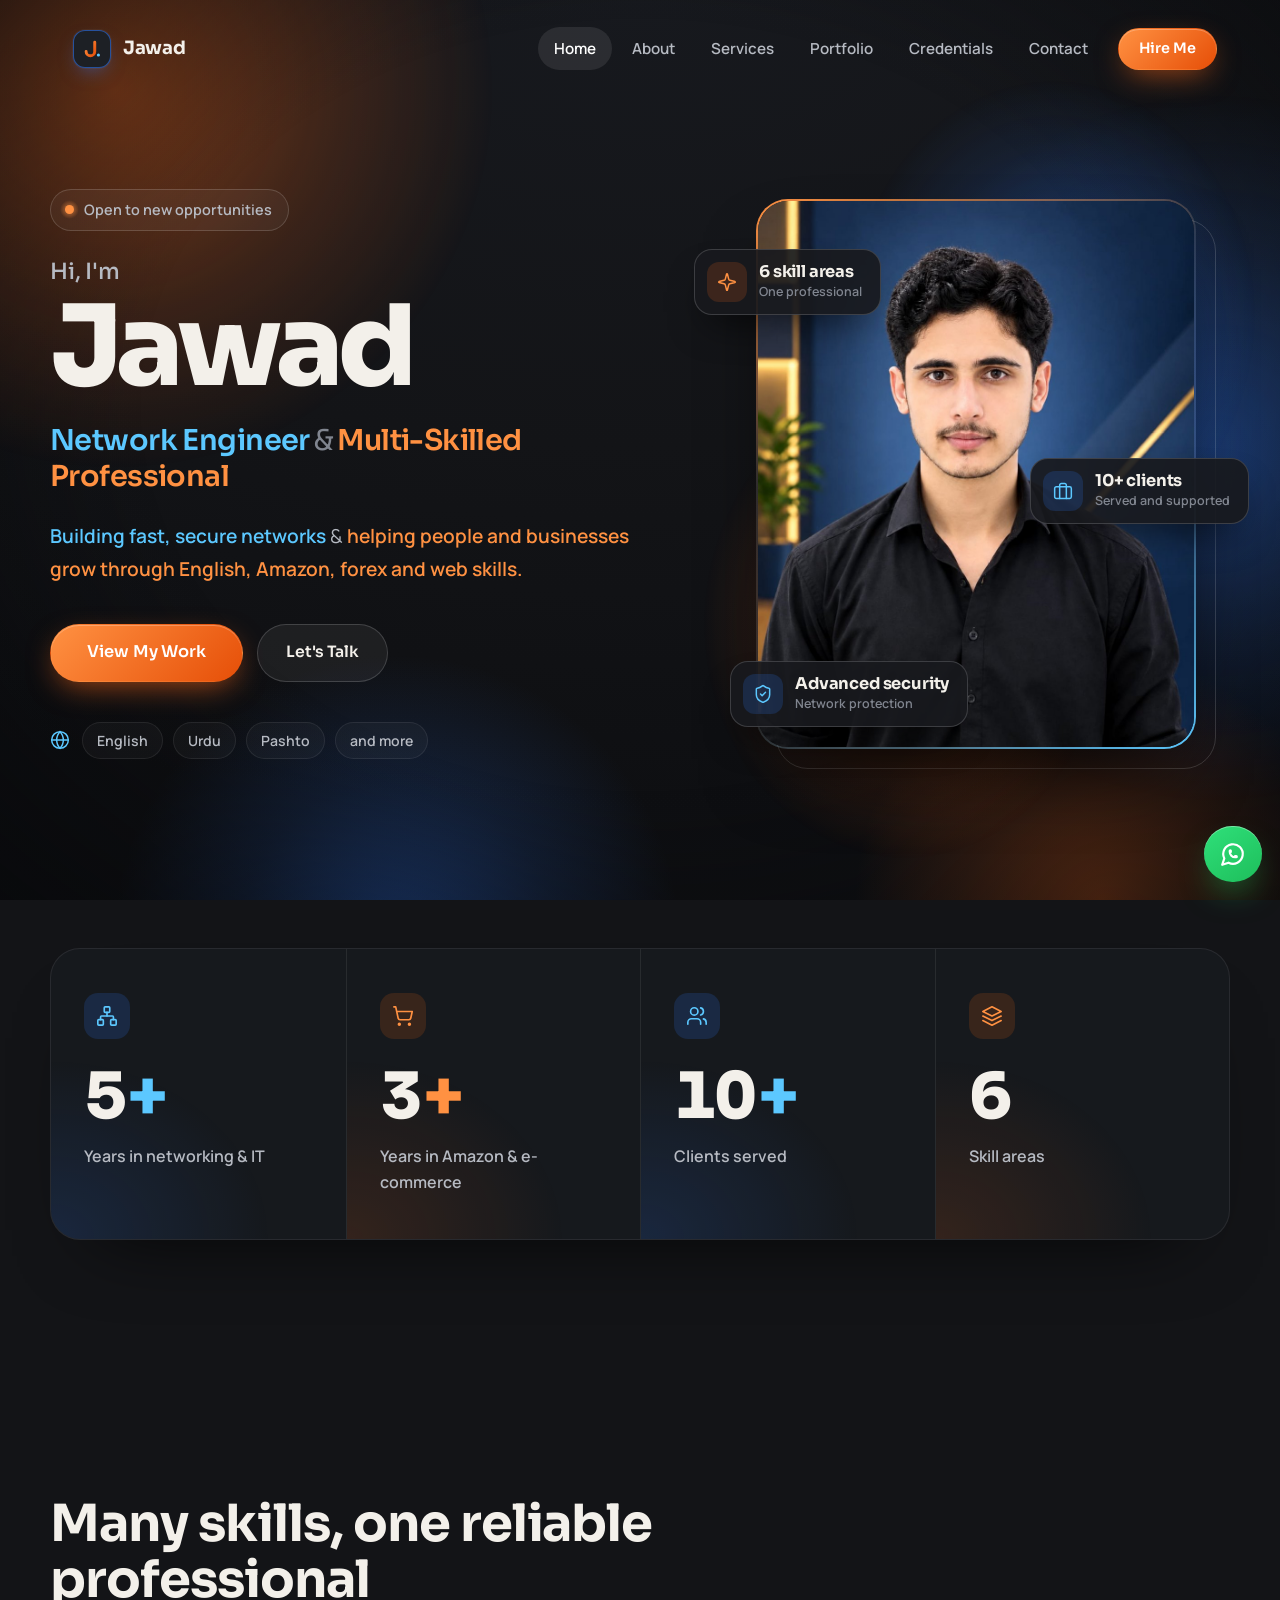
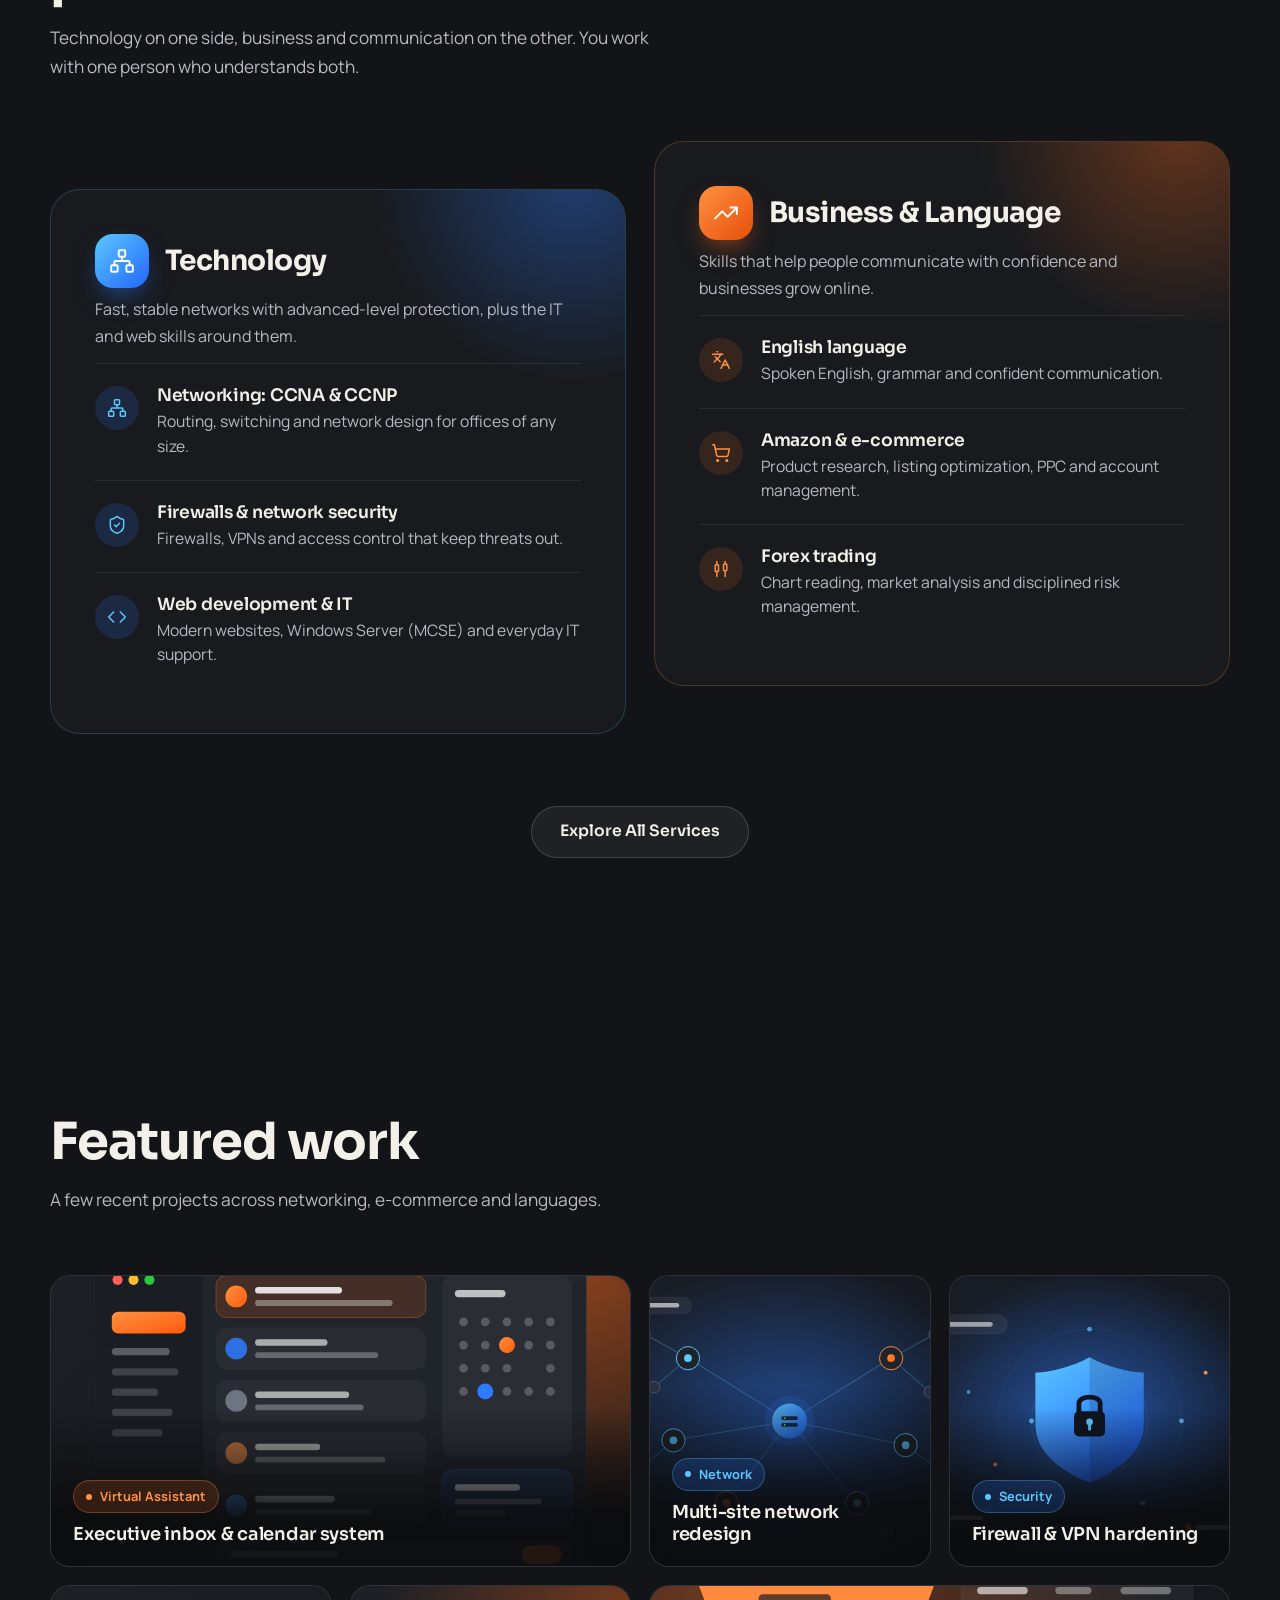
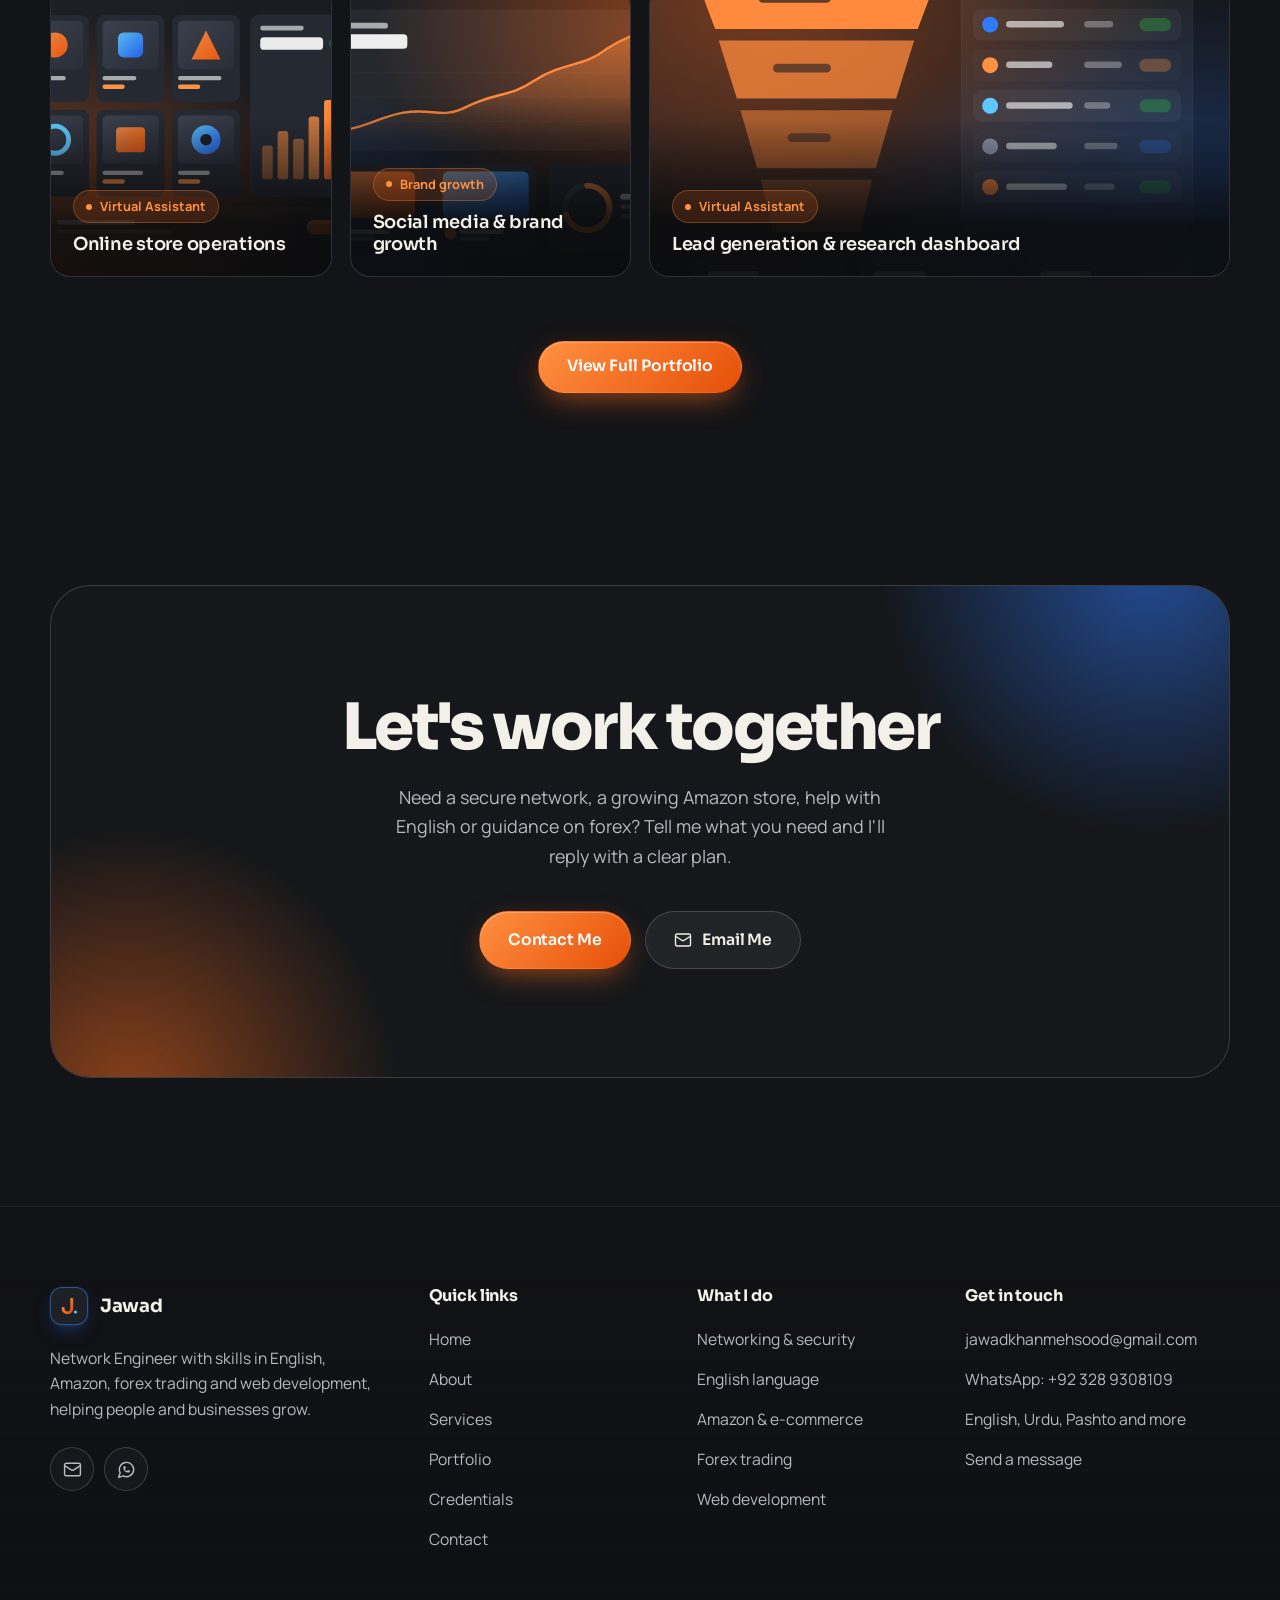
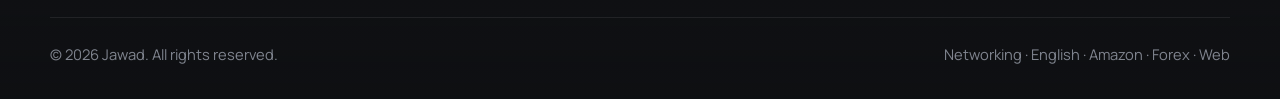
==== index.html @ 15f0d36d "Restore folder structure and publish new Jawad portfolio Scripts and styles were uploaded loose at t" ====
<!DOCTYPE html>
<html lang="en">
<head>
  <meta charset="utf-8">
  <meta name="viewport" content="width=device-width, initial-scale=1">
  <title>Jawad | Network Engineer, English, Amazon &amp; Forex</title>
  <meta name="description" content="Jawad is a Network Engineer (CCNA, CCNP, MCSE, firewalls) with skills in English language, Amazon e-commerce, forex trading and web development.">
  <meta name="theme-color" content="#131417">
  <meta property="og:title" content="Jawad | Network Engineer, English, Amazon &amp; Forex">
  <meta property="og:description" content="Jawad is a Network Engineer (CCNA, CCNP, MCSE, firewalls) with skills in English language, Amazon e-commerce, forex trading and web development.">
  <meta property="og:type" content="website">
  <link rel="icon" href="assets/favicon.svg" type="image/svg+xml">
  <meta name="author" content="Jawad">
  <meta property="og:url" content="https://d-l-academy.github.io/Portfolio/">
  <link rel="canonical" href="https://d-l-academy.github.io/Portfolio/">
  <meta property="og:site_name" content="Jawad | Portfolio">
  <meta property="og:image" content="https://d-l-academy.github.io/Portfolio/assets/og-image.jpg">
  <meta property="og:image:width" content="1200">
  <meta property="og:image:height" content="630">
  <meta name="twitter:card" content="summary_large_image">
  <link rel="apple-touch-icon" href="assets/apple-touch-icon.png">

  <link rel="preconnect" href="https://fonts.googleapis.com">
  <link rel="preconnect" href="https://fonts.gstatic.com" crossorigin>
  <link href="https://fonts.googleapis.com/css2?family=Manrope:wght@400;500;600;700&family=Sora:wght@400;500;600;700;800&display=swap" rel="stylesheet">

  <link rel="stylesheet" href="css/style.css">
  <link rel="stylesheet" href="css/home.css">
  <script>document.documentElement.classList.add('js');</script>
  <script type="application/ld+json">
  {
    "@context": "https://schema.org",
    "@type": "Person",
    "name": "Jawad",
    "jobTitle": "Network Engineer",
    "email": "mailto:jawadkhanmehsood@gmail.com",
    "telephone": "+923289308109",
    "address": { "@type": "PostalAddress", "addressLocality": "Dera Ismail Khan", "addressCountry": "PK" },
    "knowsLanguage": ["English", "Urdu", "Pashto"],
    "knowsAbout": ["CCNA", "CCNP", "MCSE", "Firewall management", "Network security", "English language", "Amazon e-commerce", "Forex trading", "Web development"]
  }
  </script>
</head>
<body data-whatsapp="923289308109">

  <!-- Icon sprite (used across the page with <use href="#i-name">) -->
  <svg width="0" height="0" style="position:absolute" aria-hidden="true" focusable="false">
    <defs>
      <linearGradient id="grad-orange" x1="0" y1="0" x2="1" y2="1"><stop offset="0" stop-color="#ff9142"/><stop offset="1" stop-color="#e64f08"/></linearGradient>
    </defs>
    <symbol id="i-logo" viewBox="0 0 24 24"><path d="M15 4.5v10.2a4.7 4.7 0 0 1-9.4 0" fill="none" stroke="url(#grad-orange)" stroke-width="3.2" stroke-linecap="round"/><circle cx="19" cy="18.5" r="1.7" fill="#5cc8ff" stroke="none"/></symbol>
    <symbol id="i-chevron-right" viewBox="0 0 24 24"><path d="m9 18 6-6-6-6"/></symbol>
    <symbol id="i-chevron-left" viewBox="0 0 24 24"><path d="m15 18-6-6 6-6"/></symbol>
    <symbol id="i-globe" viewBox="0 0 24 24"><circle cx="12" cy="12" r="10"/><path d="M12 2a14.5 14.5 0 0 0 0 20 14.5 14.5 0 0 0 0-20"/><path d="M2 12h20"/></symbol>
    <symbol id="i-star" viewBox="0 0 24 24"><path d="M12 2l3.09 6.26L22 9.27l-5 4.87 1.18 6.88L12 17.77l-6.18 3.25L7 14.14 2 9.27l6.91-1.01L12 2z"/></symbol>
    <symbol id="i-briefcase" viewBox="0 0 24 24"><rect width="20" height="14" x="2" y="7" rx="2" ry="2"/><path d="M16 21V5a2 2 0 0 0-2-2h-4a2 2 0 0 0-2 2v16"/></symbol>
    <symbol id="i-users" viewBox="0 0 24 24"><path d="M16 21v-2a4 4 0 0 0-4-4H6a4 4 0 0 0-4 4v2"/><circle cx="9" cy="7" r="4"/><path d="M22 21v-2a4 4 0 0 0-3-3.87"/><path d="M16 3.13a4 4 0 0 1 0 7.75"/></symbol>
    <symbol id="i-clock" viewBox="0 0 24 24"><circle cx="12" cy="12" r="10"/><path d="M12 6v6l4 2"/></symbol>
    <symbol id="i-headphones" viewBox="0 0 24 24"><path d="M3 14h3a2 2 0 0 1 2 2v3a2 2 0 0 1-2 2H5a2 2 0 0 1-2-2v-7a9 9 0 0 1 18 0v7a2 2 0 0 1-2 2h-1a2 2 0 0 1-2-2v-3a2 2 0 0 1 2-2h3"/></symbol>
    <symbol id="i-calendar" viewBox="0 0 24 24"><path d="M8 2v4"/><path d="M16 2v4"/><rect width="18" height="18" x="3" y="4" rx="2"/><path d="M3 10h18"/><path d="m9 16 2 2 4-4"/></symbol>
    <symbol id="i-megaphone" viewBox="0 0 24 24"><path d="m3 11 18-5v12L3 14v-3z"/><path d="M11.6 16.8a3 3 0 1 1-5.8-1.6"/></symbol>
    <symbol id="i-search" viewBox="0 0 24 24"><circle cx="11" cy="11" r="8"/><path d="m21 21-4.3-4.3"/></symbol>
    <symbol id="i-network" viewBox="0 0 24 24"><rect x="16" y="16" width="6" height="6" rx="1"/><rect x="2" y="16" width="6" height="6" rx="1"/><rect x="9" y="2" width="6" height="6" rx="1"/><path d="M5 16v-3a1 1 0 0 1 1-1h12a1 1 0 0 1 1 1v3"/><path d="M12 12V8"/></symbol>
    <symbol id="i-shield" viewBox="0 0 24 24"><path d="M20 13c0 5-3.5 7.5-7.66 8.95a1 1 0 0 1-.67-.01C7.5 20.5 4 18 4 13V6a1 1 0 0 1 1-1c2 0 4.5-1.2 6.24-2.72a1.17 1.17 0 0 1 1.52 0C14.51 3.81 17 5 19 5a1 1 0 0 1 1 1z"/><path d="m9 12 2 2 4-4"/></symbol>
    <symbol id="i-activity" viewBox="0 0 24 24"><path d="M22 12h-2.48a2 2 0 0 0-1.93 1.46l-2.35 8.36a.25.25 0 0 1-.48 0L9.24 2.18a.25.25 0 0 0-.48 0l-2.35 8.36A2 2 0 0 1 4.49 12H2"/></symbol>
    <symbol id="i-quote" viewBox="0 0 24 24"><path d="M3 21c3 0 7-1 7-8V5c0-1.25-.756-2.017-2-2H4c-1.25 0-2 .75-2 1.972V11c0 1.25.75 2 2 2 1 0 1 0 1 1v1c0 1-1 2-2 2s-1 .008-1 1.031V20c0 1 0 1 1 1z"/><path d="M15 21c3 0 7-1 7-8V5c0-1.25-.757-2.017-2-2h-4c-1.25 0-2 .75-2 1.972V11c0 1.25.75 2 2 2h.75c0 2.25.25 4-2.75 4v3c0 1 0 1 1 1z"/></symbol>
    <symbol id="i-mail" viewBox="0 0 24 24"><rect width="20" height="16" x="2" y="4" rx="2"/><path d="m22 7-8.97 5.7a1.94 1.94 0 0 1-2.06 0L2 7"/></symbol>
    <symbol id="i-linkedin" viewBox="0 0 24 24"><path d="M16 8a6 6 0 0 1 6 6v7h-4v-7a2 2 0 0 0-2-2 2 2 0 0 0-2 2v7h-4v-7a6 6 0 0 1 6-6z"/><rect width="4" height="12" x="2" y="9"/><circle cx="4" cy="4" r="2"/></symbol>
    <symbol id="i-github" viewBox="0 0 24 24"><path d="M15 22v-4a4.8 4.8 0 0 0-1-3.5c3 0 6-2 6-5.5.08-1.25-.27-2.48-1-3.5.28-1.15.28-2.35 0-3.5 0 0-1 0-3 1.5-2.64-.5-5.36-.5-8 0C6 2 5 2 5 2c-.3 1.15-.3 2.35 0 3.5A5.403 5.403 0 0 0 4 9c0 3.5 3 5.5 6 5.5-.39.49-.68 1.05-.85 1.65-.17.6-.22 1.23-.15 1.85v4"/><path d="M9 18c-4.51 2-5-2-7-2"/></symbol>
    <symbol id="i-instagram" viewBox="0 0 24 24"><rect width="20" height="20" x="2" y="2" rx="5" ry="5"/><path d="M16 11.37A4 4 0 1 1 12.63 8 4 4 0 0 1 16 11.37z"/><path d="M17.5 6.5h.01"/></symbol>
    <symbol id="i-facebook" viewBox="0 0 24 24"><path d="M18 2h-3a5 5 0 0 0-5 5v3H7v4h3v8h4v-8h3l1-4h-4V7a1 1 0 0 1 1-1h3z"/></symbol>
    <symbol id="i-whatsapp" viewBox="0 0 24 24"><path d="M7.9 20A9 9 0 1 0 4 16.1L2 22Z"/><path d="M9 10a.5.5 0 0 0 1 0V9a.5.5 0 0 0-1 0v1a5 5 0 0 0 5 5h1a.5.5 0 0 0 0-1h-1a.5.5 0 0 0 0 1"/></symbol>
    <symbol id="i-close" viewBox="0 0 24 24"><path d="M18 6 6 18M6 6l12 12"/></symbol>
    <symbol id="i-arrow-up-right" viewBox="0 0 24 24"><path d="M7 17 17 7M8 7h9v9"/></symbol>
    <symbol id="i-check" viewBox="0 0 24 24"><circle cx="12" cy="12" r="10"/><path d="m8 12.5 2.8 2.8L16 9.5"/></symbol>
    <symbol id="i-trending" viewBox="0 0 24 24"><path d="M22 7 13.5 15.5 8.5 10.5 2 17"/><path d="M16 7h6v6"/></symbol>
    <symbol id="i-languages" viewBox="0 0 24 24"><path d="m5 8 6 6"/><path d="m4 14 6-6 2-3"/><path d="M2 5h12"/><path d="M7 2h1"/><path d="m22 22-5-10-5 10"/><path d="M14 18h6"/></symbol>
    <symbol id="i-arrow-right" viewBox="0 0 24 24"><path d="M5 12h14"/><path d="m13 6 6 6-6 6"/></symbol>
    <symbol id="i-sparkles" viewBox="0 0 24 24"><path d="M9.94 15.5A2 2 0 0 0 8.5 14.06l-6.14-1.58a.5.5 0 0 1 0-.96L8.5 9.94A2 2 0 0 0 9.94 8.5l1.58-6.14a.5.5 0 0 1 .96 0L14.06 8.5a2 2 0 0 0 1.44 1.44l6.14 1.58a.5.5 0 0 1 0 .96L15.5 14.06a2 2 0 0 0-1.44 1.44l-1.58 6.14a.5.5 0 0 1-.96 0z"/></symbol>
    <symbol id="i-dollar" viewBox="0 0 24 24"><path d="M12 2v20"/><path d="M17 5H9.5a3.5 3.5 0 0 0 0 7h5a3.5 3.5 0 0 1 0 7H6"/></symbol>
    <symbol id="i-building" viewBox="0 0 24 24"><rect x="4" y="2" width="16" height="20" rx="2"/><path d="M9 22v-4h6v4"/><path d="M8 6h.01M12 6h.01M16 6h.01M8 10h.01M12 10h.01M16 10h.01M8 14h.01M12 14h.01M16 14h.01"/></symbol>
    <symbol id="i-trophy" viewBox="0 0 24 24"><path d="M6 9H4.5a2.5 2.5 0 0 1 0-5H6"/><path d="M18 9h1.5a2.5 2.5 0 0 0 0-5H18"/><path d="M4 22h16"/><path d="M10 14.66V17c0 .55-.47.98-.97 1.21C7.85 18.75 7 20.24 7 22"/><path d="M14 14.66V17c0 .55.47.98.97 1.21C16.15 18.75 17 20.24 17 22"/><path d="M18 2H6v7a6 6 0 0 0 12 0V2Z"/></symbol>
    <symbol id="i-cart" viewBox="0 0 24 24"><circle cx="8" cy="21" r="1"/><circle cx="19" cy="21" r="1"/><path d="M2.05 2.05h2l2.66 12.42a2 2 0 0 0 2 1.58h9.78a2 2 0 0 0 1.95-1.57l1.65-7.43H5.12"/></symbol>
    <symbol id="i-layers" viewBox="0 0 24 24"><path d="m12 2 10 5-10 5L2 7z"/><path d="m2 17 10 5 10-5"/><path d="m2 12 10 5 10-5"/></symbol>
    <symbol id="i-award" viewBox="0 0 24 24"><circle cx="12" cy="8" r="6"/><path d="M15.477 12.89 17 22l-5-3-5 3 1.523-9.11"/></symbol>
    <symbol id="i-send" viewBox="0 0 24 24"><path d="m22 2-7 20-4-9-9-4Z"/><path d="M22 2 11 13"/></symbol>
    <symbol id="i-copy" viewBox="0 0 24 24"><rect width="14" height="14" x="8" y="8" rx="2" ry="2"/><path d="M4 16c-1.1 0-2-.9-2-2V4c0-1.1.9-2 2-2h10c1.1 0 2 .9 2 2"/></symbol>
    <symbol id="i-user" viewBox="0 0 24 24"><path d="M19 21v-2a4 4 0 0 0-4-4H9a4 4 0 0 0-4 4v2"/><circle cx="12" cy="7" r="4"/></symbol>
    <symbol id="i-text" viewBox="0 0 24 24"><path d="M17 6.1H3"/><path d="M21 12.1H3"/><path d="M15.1 18H3"/></symbol>
    <symbol id="i-alert" viewBox="0 0 24 24"><circle cx="12" cy="12" r="10"/><path d="M12 8v4"/><path d="M12 16h.01"/></symbol>
    <symbol id="i-code" viewBox="0 0 24 24"><path d="m16 18 6-6-6-6"/><path d="m8 6-6 6 6 6"/></symbol>
    <symbol id="i-book" viewBox="0 0 24 24"><path d="M4 19.5A2.5 2.5 0 0 1 6.5 17H20V3H6.5A2.5 2.5 0 0 0 4 5.5z"/><path d="M4 19.5A2.5 2.5 0 0 0 6.5 22H20v-5"/></symbol>
    <symbol id="i-candles" viewBox="0 0 24 24"><path d="M7 3v4M7 15v6M17 3v3M17 14v7"/><rect x="5" y="7" width="4" height="8" rx="1"/><rect x="15" y="6" width="4" height="8" rx="1"/></symbol>
    <symbol id="i-graduation" viewBox="0 0 24 24"><path d="M22 10 12 5 2 10l10 5 10-5z"/><path d="M6 12v5c3 2 9 2 12 0v-5"/></symbol>
    <symbol id="i-server" viewBox="0 0 24 24"><rect x="3" y="4" width="18" height="7" rx="2"/><rect x="3" y="13" width="18" height="7" rx="2"/><path d="M7 7.5h.01M7 16.5h.01"/></symbol>
  </svg>

  <a class="skip-link" href="#main">Skip to content</a>

  <!-- Background scene: soft glowing shapes + particles, slow drift and pulse -->
  <div class="scene" aria-hidden="true">
    <div class="blob blob--orange blob--1"></div>
    <div class="blob blob--blue blob--2"></div>
    <div class="blob blob--blue blob--3"></div>
    <div class="blob blob--orange blob--4"></div>
    <div class="particles"></div>
  </div>
  <div class="grain" aria-hidden="true"></div>

  <!-- ===================== NAVIGATION (same on every page) ===================== -->
  <header class="nav" id="top">
    <div class="nav__bar">
      <a class="logo" href="index.html" aria-label="Jawad, home">
        <span class="logo__mark"><svg viewBox="0 0 24 24" aria-hidden="true"><use href="#i-logo"/></svg></span>
        Jawad
      </a>
      <nav class="nav__menu" id="nav-menu" aria-label="Main">
        <a class="nav__link" href="index.html" aria-current="page">Home</a>
        <a class="nav__link" href="about.html">About</a>
        <a class="nav__link" href="services.html">Services</a>
        <a class="nav__link" href="portfolio.html">Portfolio</a>
        <a class="nav__link" href="awards.html">Credentials</a>
        <a class="nav__link" href="contact.html">Contact</a>
        <span class="nav__cta"><a class="btn btn--primary btn--sm" href="contact.html">Hire Me</a></span>
      </nav>
      <button class="nav__toggle" type="button" aria-label="Open menu" aria-expanded="false" aria-controls="nav-menu"><span></span></button>
    </div>
  </header>

  <main id="main">

    <!-- ===================== 1. HERO ===================== -->
    <section class="hero" aria-labelledby="hero-title">
      <div class="container hero__grid">
        <div class="hero__copy">
          <p class="status rise" style="--d:.1s"><span class="status__dot"></span><span data-edit="home.heroStatus">Open to new opportunities</span></p>

          <h1 class="hero__name rise" id="hero-title" style="--d:.2s"><span class="hero__hello" data-edit="home.heroHello">Hi, I'm</span><span data-edit="home.heroName">Jawad</span></h1>

          <p class="hero__role rise" style="--d:.35s">
            <span class="text-blue" data-edit="home.heroRoleA">Network Engineer</span><span class="amp">&amp;</span><span class="text-orange" data-edit="home.heroRoleB">Multi-Skilled Professional</span>
          </p>

          <p class="hero__tagline rise" style="--d:.5s">
            <span class="hl hl--blue" data-edit="home.taglineA">Building fast, secure networks</span> &amp;
            <span class="hl hl--orange" data-edit="home.taglineB">helping people and businesses grow through English, Amazon, forex and web skills.</span>
          </p>

          <div class="hero__actions rise" style="--d:.65s">
            <a class="btn btn--primary" href="portfolio.html" data-edit="home.heroCta1">View My Work</a>
            <a class="btn btn--ghost" href="contact.html" data-edit="home.heroCta2">Let's Talk</a>
          </div>

          <div class="langs rise" style="--d:.8s">
            <svg class="i langs__icon" viewBox="0 0 24 24" aria-hidden="true"><use href="#i-globe"/></svg>
            <ul class="langs__list" aria-label="Languages spoken">
              <li>English</li><li>Urdu</li><li>Pashto</li><li>and more</li>
            </ul>
          </div>
        </div>

        <div class="hero__visual">
          <div class="portrait">
            <div class="portrait__glow" aria-hidden="true"></div>
            <div class="portrait__tilt">
            <div class="portrait__offset" aria-hidden="true"></div>
            <div class="portrait__frame">
              <div class="portrait__inner">
                <div class="portrait__photo is-live">
                  <img src="assets/images/profile-photo.jpg" data-img-key="profile-photo" width="600" height="750" alt="Portrait of Jawad" fetchpriority="high">
                </div>
              </div>
            </div>
            </div>

            <div class="chip chip--orange chip--rating">
              <span class="chip__icon"><svg class="i" viewBox="0 0 24 24" aria-hidden="true"><use href="#i-sparkles"/></svg></span>
              <span><strong>6 skill areas</strong><small>One professional</small></span>
            </div>
            <div class="chip chip--blue chip--brands">
              <span class="chip__icon"><svg class="i" viewBox="0 0 24 24" aria-hidden="true"><use href="#i-briefcase"/></svg></span>
              <span><strong>10+ clients</strong><small>Served and supported</small></span>
            </div>
            <div class="chip chip--blue chip--security">
              <span class="chip__icon"><svg class="i" viewBox="0 0 24 24" aria-hidden="true"><use href="#i-shield"/></svg></span>
              <span><strong>Advanced security</strong><small>Network protection</small></span>
            </div>
          </div>
        </div>
      </div>
    </section>

    <!-- ===================== 2. STATS ===================== -->
    <section class="stats" aria-label="Key numbers">
      <div class="container">
        <div class="stats__panel reveal">
          <div class="stat stat--blue">
            <div class="stat__icon"><svg class="i" viewBox="0 0 24 24" aria-hidden="true"><use href="#i-network"/></svg></div>
            <p class="stat__num"><span data-count="5">5</span><span class="stat__suffix">+</span></p>
            <p class="stat__label">Years in networking &amp; IT</p>
          </div>
          <div class="stat stat--orange">
            <div class="stat__icon"><svg class="i" viewBox="0 0 24 24" aria-hidden="true"><use href="#i-cart"/></svg></div>
            <p class="stat__num"><span data-count="3">3</span><span class="stat__suffix">+</span></p>
            <p class="stat__label">Years in Amazon &amp; e-commerce</p>
          </div>
          <div class="stat stat--blue">
            <div class="stat__icon"><svg class="i" viewBox="0 0 24 24" aria-hidden="true"><use href="#i-users"/></svg></div>
            <p class="stat__num"><span data-count="10">10</span><span class="stat__suffix">+</span></p>
            <p class="stat__label">Clients served</p>
          </div>
          <div class="stat stat--orange">
            <div class="stat__icon"><svg class="i" viewBox="0 0 24 24" aria-hidden="true"><use href="#i-layers"/></svg></div>
            <p class="stat__num"><span data-count="6">6</span></p>
            <p class="stat__label">Skill areas</p>
          </div>
        </div>
      </div>
    </section>

    <!-- ===================== 3. SERVICES TEASER ===================== -->
    <section class="section services" aria-labelledby="services-title">
      <div class="container">
        <div class="section-head reveal">
          <h2 id="services-title" data-edit="home.servicesTitle">Many skills, one reliable professional</h2>
          <p data-edit="home.servicesIntro">Technology on one side, business and communication on the other. You work with one person who understands both.</p>
        </div>

        <div class="tracks">
          <article class="track track--net reveal">
            <header class="track__head">
              <span class="track__badge"><svg class="i" viewBox="0 0 24 24" aria-hidden="true"><use href="#i-network"/></svg></span>
              <h3>Technology</h3>
            </header>
            <p class="track__intro">Fast, stable networks with advanced-level protection, plus the IT and web skills around them.</p>
            <ul>
              <li class="svc">
                <span class="svc__icon"><svg class="i" viewBox="0 0 24 24" aria-hidden="true"><use href="#i-network"/></svg></span>
                <div><h4>Networking: CCNA &amp; CCNP</h4><p>Routing, switching and network design for offices of any size.</p></div>
              </li>
              <li class="svc">
                <span class="svc__icon"><svg class="i" viewBox="0 0 24 24" aria-hidden="true"><use href="#i-shield"/></svg></span>
                <div><h4>Firewalls &amp; network security</h4><p>Firewalls, VPNs and access control that keep threats out.</p></div>
              </li>
              <li class="svc">
                <span class="svc__icon"><svg class="i" viewBox="0 0 24 24" aria-hidden="true"><use href="#i-code"/></svg></span>
                <div><h4>Web development &amp; IT</h4><p>Modern websites, Windows Server (MCSE) and everyday IT support.</p></div>
              </li>
            </ul>
          </article>

          <article class="track track--va reveal" style="--d:.14s">
            <header class="track__head">
              <span class="track__badge"><svg class="i" viewBox="0 0 24 24" aria-hidden="true"><use href="#i-trending"/></svg></span>
              <h3>Business &amp; Language</h3>
            </header>
            <p class="track__intro">Skills that help people communicate with confidence and businesses grow online.</p>
            <ul>
              <li class="svc">
                <span class="svc__icon"><svg class="i" viewBox="0 0 24 24" aria-hidden="true"><use href="#i-languages"/></svg></span>
                <div><h4>English language</h4><p>Spoken English, grammar and confident communication.</p></div>
              </li>
              <li class="svc">
                <span class="svc__icon"><svg class="i" viewBox="0 0 24 24" aria-hidden="true"><use href="#i-cart"/></svg></span>
                <div><h4>Amazon &amp; e-commerce</h4><p>Product research, listing optimization, PPC and account management.</p></div>
              </li>
              <li class="svc">
                <span class="svc__icon"><svg class="i" viewBox="0 0 24 24" aria-hidden="true"><use href="#i-candles"/></svg></span>
                <div><h4>Forex trading</h4><p>Chart reading, market analysis and disciplined risk management.</p></div>
              </li>
            </ul>
          </article>
        </div>

        <div class="section-cta reveal">
          <a class="btn btn--ghost" href="services.html">Explore All Services</a>
        </div>
      </div>
    </section>

    <!-- ===================== 4. FEATURED WORK ===================== -->
    <section class="section work" aria-labelledby="work-title">
      <div class="container">
        <div class="section-head reveal">
          <h2 id="work-title" data-edit="home.workTitle">Featured work</h2>
          <p data-edit="home.workIntro">A few recent projects across networking, e-commerce and languages.</p>
        </div>

        <div class="work__grid">
          <div class="work__item work__item--wide reveal">
            <a class="work-card" href="portfolio.html#project-inbox">
              <img src="assets/images/project-inbox.svg" data-img-key="project:inbox" width="800" height="600" loading="lazy" alt="Executive inbox and calendar system preview">
              <div class="work-card__cap"><span class="tag tag--orange">Virtual Assistant</span><h3>Executive inbox &amp; calendar system</h3><span class="work-card__more">View project</span></div>
            </a>
          </div>
          <div class="work__item reveal" style="--d:.08s">
            <a class="work-card work-card--blue" href="portfolio.html#project-network">
              <img src="assets/images/project-network.svg" data-img-key="project:network" width="800" height="600" loading="lazy" alt="Multi-site network topology preview">
              <div class="work-card__cap"><span class="tag tag--blue">Network</span><h3>Multi-site network redesign</h3><span class="work-card__more">View project</span></div>
            </a>
          </div>
          <div class="work__item reveal" style="--d:.16s">
            <a class="work-card work-card--blue" href="portfolio.html#project-firewall">
              <img src="assets/images/project-firewall.svg" data-img-key="project:firewall" width="800" height="600" loading="lazy" alt="Firewall and VPN hardening preview">
              <div class="work-card__cap"><span class="tag tag--blue">Security</span><h3>Firewall &amp; VPN hardening</h3><span class="work-card__more">View project</span></div>
            </a>
          </div>
          <div class="work__item reveal">
            <a class="work-card" href="portfolio.html#project-store">
              <img src="assets/images/project-store.svg" data-img-key="project:store" width="800" height="600" loading="lazy" alt="Online store operations preview">
              <div class="work-card__cap"><span class="tag tag--orange">Virtual Assistant</span><h3>Online store operations</h3><span class="work-card__more">View project</span></div>
            </a>
          </div>
          <div class="work__item reveal" style="--d:.08s">
            <a class="work-card" href="portfolio.html#project-social">
              <img src="assets/images/project-social.svg" data-img-key="project:social" width="800" height="600" loading="lazy" alt="Social media and brand growth preview">
              <div class="work-card__cap"><span class="tag tag--orange">Brand growth</span><h3>Social media &amp; brand growth</h3><span class="work-card__more">View project</span></div>
            </a>
          </div>
          <div class="work__item work__item--wide reveal" style="--d:.16s">
            <a class="work-card" href="portfolio.html#project-leads">
              <img src="assets/images/project-leads.svg" data-img-key="project:leads" width="800" height="600" loading="lazy" alt="Lead generation and research dashboard preview">
              <div class="work-card__cap"><span class="tag tag--orange">Virtual Assistant</span><h3>Lead generation &amp; research dashboard</h3><span class="work-card__more">View project</span></div>
            </a>
          </div>
        </div>

        <div class="section-cta reveal">
          <a class="btn btn--primary" href="portfolio.html">View Full Portfolio</a>
        </div>
      </div>
    </section>

        <!-- ===================== 7. CLOSING CALL TO ACTION ===================== -->
    <section class="section cta" aria-labelledby="cta-title">
      <div class="container">
        <div class="cta__panel reveal">
          <h2 id="cta-title" data-edit="home.ctaTitle">Let's work together</h2>
          <p data-edit="home.ctaText">Need a secure network, a growing Amazon store, help with English or guidance on forex? Tell me what you need and I'll reply with a clear plan.</p>
          <div class="cta__actions">
            <a class="btn btn--primary" href="contact.html" data-edit="home.ctaBtn1">Contact Me</a>
            <a class="btn btn--ghost" href="mailto:jawadkhanmehsood@gmail.com" data-site="email-link-mail-icon"><svg class="i" viewBox="0 0 24 24" aria-hidden="true"><use href="#i-mail"/></svg><span data-edit="home.ctaBtn2">Email Me</span></a>
          </div>
        </div>
      </div>
    </section>

  </main>

  <!-- ===================== FOOTER (same on every page) ===================== -->
  <footer class="footer">
    <div class="container">
      <div class="footer__grid">
        <div class="footer__brand">
          <a class="logo" href="index.html" aria-label="Jawad, home">
            <span class="logo__mark"><svg viewBox="0 0 24 24" aria-hidden="true"><use href="#i-logo"/></svg></span>
            Jawad
          </a>
          <p>Network Engineer with skills in English, Amazon, forex trading and web development, helping people and businesses grow.</p>
          <div class="socials">
            <a href="mailto:jawadkhanmehsood@gmail.com" aria-label="Email Jawad"><svg class="i" viewBox="0 0 24 24" aria-hidden="true"><use href="#i-mail"/></svg></a>
            <a href="https://wa.me/923289308109?text=Assalam%20o%20Alaikum%20Jawad%2C%20I%20found%20your%20portfolio%20and%20would%20like%20to%20talk." target="_blank" rel="noopener" aria-label="Chat with Jawad on WhatsApp"><svg class="i" viewBox="0 0 24 24" aria-hidden="true"><use href="#i-whatsapp"/></svg></a>
            <!-- Add real profiles here when ready, e.g.:
            <a href="https://www.linkedin.com/in/YOUR-NAME" target="_blank" rel="noopener" aria-label="LinkedIn"><svg class="i" viewBox="0 0 24 24" aria-hidden="true"><use href="#i-linkedin"/></svg></a>
            Icons available: i-linkedin, i-github, i-instagram, i-facebook -->
          </div>
        </div>

        <div>
          <h3>Quick links</h3>
          <ul class="footer__list">
            <li><a href="index.html">Home</a></li>
            <li><a href="about.html">About</a></li>
            <li><a href="services.html">Services</a></li>
            <li><a href="portfolio.html">Portfolio</a></li>
            <li><a href="awards.html">Credentials</a></li>
            <li><a href="contact.html">Contact</a></li>
          </ul>
        </div>

        <div>
          <h3>What I do</h3>
          <ul class="footer__list">
            <li><a href="services.html">Networking &amp; security</a></li>
            <li><a href="services.html">English language</a></li>
            <li><a href="services.html">Amazon &amp; e-commerce</a></li>
            <li><a href="services.html">Forex trading</a></li>
            <li><a href="services.html">Web development</a></li>
          </ul>
        </div>

        <div>
          <h3>Get in touch</h3>
          <ul class="footer__list">
            <li><a href="mailto:jawadkhanmehsood@gmail.com">jawadkhanmehsood@gmail.com</a></li>
            <li><a href="https://wa.me/923289308109?text=Assalam%20o%20Alaikum%20Jawad%2C%20I%20found%20your%20portfolio%20and%20would%20like%20to%20talk." target="_blank" rel="noopener">WhatsApp: +92 328 9308109</a></li>
            <li><span>English, Urdu, Pashto and more</span></li>
            <li><a href="contact.html">Send a message</a></li>
          </ul>
        </div>
      </div>

      <div class="footer__bottom">
        <span>&copy; <span data-year>2026</span> Jawad. All rights reserved.</span>
        <span>Networking &middot; English &middot; Amazon &middot; Forex &middot; Web</span>
      </div>
    </div>
  </footer>

  <script src="js/main.js"></script>
  <script src="js/home.js"></script>
</body>
</html>
---- css/style.css ----
/* ==========================================================================
   JAWAD PORTFOLIO — SHARED DESIGN SYSTEM
   Every page loads this file. Change a token here and the whole site follows.

   Identity: two disciplines, two colours.
     Ember orange  = Virtual Assistant work
     Electric blue = Network Engineering work
   Mood: dark charcoal, cinematic, slow soft-glow motion. No moving lines,
   no scanning bars, no sweeping light — anywhere.
   ========================================================================== */

:root {
  /* Charcoal base */
  --c-950: #0e0f12;
  --c-900: #131417;
  --c-850: #181a1e;
  --c-800: #1d2025;
  --c-700: #272b32;
  --c-600: #353a43;

  /* Text */
  --text: #f3f0ea;
  --text-dim: #b6bac2;
  --text-mute: #80858f;

  /* Accents */
  --orange: #ff6a1a;
  --orange-hi: #ff9142;
  --orange-lo: #e64f08;
  --blue: #2f7bff;
  --blue-hi: #5cc8ff;
  --blue-lo: #2266ff;

  --grad-orange: linear-gradient(135deg, var(--orange-hi), var(--orange-lo));
  --grad-blue: linear-gradient(135deg, var(--blue-hi), var(--blue-lo));

  /* Lines & glass */
  --line: rgba(255, 255, 255, 0.08);
  --line-strong: rgba(255, 255, 255, 0.16);
  --glass: rgba(24, 26, 30, 0.6);

  /* Type */
  --font-display: "Sora", "Segoe UI", system-ui, -apple-system, Roboto, sans-serif;
  --font-body: "Manrope", "Segoe UI", system-ui, -apple-system, Roboto, sans-serif;

  /* Shape — radius steps with hierarchy */
  --r-xs: 8px;
  --r-sm: 14px;
  --r-md: 20px;
  --r-lg: 30px;

  /* Layout */
  --container: 1180px;
  --gutter: clamp(20px, 4vw, 40px);
  --section-y: clamp(72px, 10vw, 128px);

  /* Motion */
  --ease-out: cubic-bezier(0.2, 0.7, 0.2, 1);
  --ease-cinema: cubic-bezier(0.7, 0, 0.2, 1);
}

/* ---------- Reset ---------- */
*, *::before, *::after { box-sizing: border-box; }
html { scroll-behavior: smooth; -webkit-text-size-adjust: 100%; }
body {
  margin: 0;
  font-family: var(--font-body);
  font-size: 1.0625rem;
  line-height: 1.65;
  color: var(--text);
  background: var(--c-900);
  -webkit-font-smoothing: antialiased;
  text-rendering: optimizeLegibility;
  overflow-x: hidden;
}
img, svg { display: block; max-width: 100%; }
/* Inline icon system (icons come from the SVG sprite in each page) */
.i { fill: none; stroke: currentColor; stroke-width: 1.8; stroke-linecap: round; stroke-linejoin: round; }
a { color: inherit; text-decoration: none; }
button { font: inherit; color: inherit; cursor: pointer; border: 0; background: none; }
ul, ol { list-style: none; margin: 0; padding: 0; }
[hidden] { display: none !important; }
h1, h2, h3, h4, p { margin: 0; }
h1, h2, h3, h4 { font-family: var(--font-display); line-height: 1.1; letter-spacing: -0.02em; }

:focus-visible { outline: 2px solid var(--blue-hi); outline-offset: 3px; border-radius: 6px; }
::selection { background: var(--orange); color: #fff; }

.skip-link {
  position: fixed; top: -60px; left: 16px; z-index: 300;
  padding: 10px 16px; border-radius: var(--r-xs);
  background: var(--orange); color: #fff; font-weight: 700;
  transition: top 0.25s var(--ease-out);
}
.skip-link:focus { top: 16px; }

.container { width: min(100% - var(--gutter) * 2, var(--container)); margin-inline: auto; }
.section { position: relative; padding-block: var(--section-y); }

.nb { white-space: nowrap; }
.text-orange { color: var(--orange-hi); }
.text-blue { color: var(--blue-hi); }
.visually-hidden {
  position: absolute; width: 1px; height: 1px; margin: -1px; padding: 0;
  overflow: hidden; clip: rect(0 0 0 0); white-space: nowrap; border: 0;
}

/* ==========================================================================
   BACKGROUND SCENE — soft glowing shapes and particles, slow drift + pulse
   ========================================================================== */
.scene {
  position: fixed; inset: 0; z-index: -1; overflow: hidden;
  background:
    radial-gradient(120% 90% at 50% 0%, #17191e 0%, var(--c-900) 55%, var(--c-950) 100%);
  pointer-events: none;
}
.blob {
  position: absolute; border-radius: 50%;
  will-change: transform, opacity;
}
.blob--orange {
  background: radial-gradient(circle at 50% 50%, rgba(255, 106, 26, 0.55) 0%, rgba(255, 106, 26, 0.22) 38%, rgba(255, 106, 26, 0) 68%);
}
.blob--blue {
  background: radial-gradient(circle at 50% 50%, rgba(47, 123, 255, 0.55) 0%, rgba(47, 123, 255, 0.2) 38%, rgba(47, 123, 255, 0) 68%);
}
.blob--1 { width: 62vmax; height: 62vmax; left: -22vmax; top: -24vmax; animation: drift-1 34s ease-in-out infinite alternate, pulse 11s ease-in-out infinite; }
.blob--2 { width: 58vmax; height: 58vmax; right: -24vmax; top: 6vmax; animation: drift-2 40s ease-in-out infinite alternate, pulse 13s ease-in-out -4s infinite; }
.blob--3 { width: 46vmax; height: 46vmax; left: 8vmax; bottom: -26vmax; animation: drift-3 36s ease-in-out infinite alternate, pulse 15s ease-in-out -7s infinite; }
.blob--4 { width: 40vmax; height: 40vmax; right: -6vmax; bottom: -20vmax; animation: drift-1 44s ease-in-out -12s infinite alternate-reverse, pulse 12s ease-in-out -2s infinite; }

@keyframes drift-1 { from { transform: translate3d(0, 0, 0) scale(1); } to { transform: translate3d(9vmax, 7vmax, 0) scale(1.14); } }
@keyframes drift-2 { from { transform: translate3d(0, 0, 0) scale(1.08); } to { transform: translate3d(-10vmax, 9vmax, 0) scale(0.92); } }
@keyframes drift-3 { from { transform: translate3d(0, 0, 0) scale(0.94); } to { transform: translate3d(12vmax, -6vmax, 0) scale(1.12); } }
@keyframes pulse { 0%, 100% { opacity: 0.55; } 50% { opacity: 0.95; } }

.particles { position: absolute; inset: 0; }
.particle {
  position: absolute; left: var(--x); top: var(--y);
  width: var(--s); height: var(--s); border-radius: 50%;
  background: radial-gradient(circle, var(--pc) 0%, transparent 70%);
  filter: blur(1.2px);
  opacity: 0;
  animation: float var(--dur) ease-in-out var(--delay) infinite;
  will-change: transform, opacity;
}
@keyframes float {
  0%   { transform: translate3d(0, 0, 0) scale(0.8); opacity: 0; }
  20%  { opacity: var(--po); }
  50%  { transform: translate3d(var(--dx), -70px, 0) scale(1.15); opacity: calc(var(--po) * 0.55); }
  80%  { opacity: var(--po); }
  100% { transform: translate3d(calc(var(--dx) * -0.6), -150px, 0) scale(0.85); opacity: 0; }
}

/* Cinematic finish: static vignette + fine film grain (no motion) */
.scene::after {
  content: ""; position: absolute; inset: 0;
  background: radial-gradient(ellipse at 50% 45%, transparent 55%, rgba(5, 6, 8, 0.55) 100%);
}
.grain {
  position: fixed; inset: 0; z-index: 250; pointer-events: none;
  opacity: 0.07; mix-blend-mode: overlay;
  background-image: url("data:image/svg+xml,%3Csvg xmlns='http://www.w3.org/2000/svg' width='180' height='180'%3E%3Cfilter id='n'%3E%3CfeTurbulence type='fractalNoise' baseFrequency='0.85' numOctaves='2' stitchTiles='stitch'/%3E%3C/filter%3E%3Crect width='100%25' height='100%25' filter='url(%23n)'/%3E%3C/svg%3E");
}

/* ==========================================================================
   BUTTONS
   ========================================================================== */
.btn {
  --btn-bg: transparent; --btn-fg: var(--text); --btn-bd: var(--line-strong);
  display: inline-flex; align-items: center; justify-content: center; gap: 10px;
  min-height: 52px; padding: 0 28px;
  font-family: var(--font-display); font-weight: 600; font-size: 0.98rem; letter-spacing: -0.005em;
  color: var(--btn-fg); background: var(--btn-bg);
  border: 1px solid var(--btn-bd); border-radius: 999px;
  transition: transform 0.35s var(--ease-out), box-shadow 0.35s var(--ease-out), background 0.3s, border-color 0.3s;
}
.btn:hover { transform: translateY(-3px); }
.btn:active { transform: translateY(-1px); }
.btn svg { width: 18px; height: 18px; flex: none; }

.btn--primary {
  --btn-bg: var(--grad-orange); --btn-fg: #fff; --btn-bd: transparent;
  box-shadow: 0 10px 30px -8px rgba(255, 106, 26, 0.65), inset 0 1px 0 rgba(255, 255, 255, 0.25);
}
.btn--primary:hover { box-shadow: 0 16px 38px -8px rgba(255, 106, 26, 0.8), inset 0 1px 0 rgba(255, 255, 255, 0.3); }

.btn--ghost { --btn-bg: rgba(255, 255, 255, 0.04); backdrop-filter: blur(8px); }
.btn--ghost:hover { --btn-bg: rgba(47, 123, 255, 0.14); --btn-bd: rgba(92, 200, 255, 0.5); }

.btn--sm { min-height: 42px; padding: 0 20px; font-size: 0.9rem; }

/* ==========================================================================
   NAVIGATION (shared on every page)
   ========================================================================== */
.nav { position: fixed; inset: 0 0 auto 0; z-index: 200; padding-top: 16px; pointer-events: none; }
.nav__bar {
  pointer-events: auto;
  width: min(100% - var(--gutter) * 2, var(--container)); margin-inline: auto;
  display: flex; align-items: center; justify-content: space-between; gap: 16px;
  padding: 10px 12px 10px 22px;
  border-radius: 999px; border: 1px solid transparent;
  transition: background 0.4s, border-color 0.4s, backdrop-filter 0.4s, box-shadow 0.4s;
}
.nav.is-scrolled .nav__bar {
  background: rgba(19, 20, 23, 0.85); border-color: var(--line);
  backdrop-filter: blur(18px) saturate(140%); -webkit-backdrop-filter: blur(18px) saturate(140%);
  box-shadow: 0 18px 40px -20px rgba(0, 0, 0, 0.8);
}
.logo { display: inline-flex; align-items: center; gap: 12px; font-family: var(--font-display); font-weight: 700; font-size: 1.15rem; letter-spacing: -0.02em; }
.logo__mark {
  width: 38px; height: 38px; display: grid; place-items: center; border-radius: 12px;
  background: var(--c-800); border: 1px solid rgba(47, 123, 255, 0.55);
  box-shadow: 0 0 0 1px rgba(255, 255, 255, 0.04), 0 8px 20px -8px rgba(47, 123, 255, 0.6);
}
.logo__mark svg { width: 22px; height: 22px; }

.nav__menu { display: flex; align-items: center; gap: 4px; }
.nav__link {
  position: relative; padding: 9px 16px; border-radius: 999px;
  font-size: 0.95rem; font-weight: 600; color: var(--text-dim);
  transition: color 0.25s, background 0.25s;
}
.nav__link:hover { color: var(--text); background: rgba(255, 255, 255, 0.06); }
.nav__link[aria-current="page"] { color: #fff; background: rgba(255, 255, 255, 0.09); }
.nav__cta { margin-left: 10px; }

.nav__toggle {
  display: none; width: 46px; height: 46px; border-radius: 50%;
  border: 1px solid var(--line-strong); background: rgba(255, 255, 255, 0.05);
  place-items: center; position: relative; pointer-events: auto;
}
.nav__toggle span, .nav__toggle span::before, .nav__toggle span::after {
  display: block; width: 18px; height: 2px; border-radius: 2px; background: var(--text);
  transition: transform 0.35s var(--ease-out), background 0.2s;
}
.nav__toggle span { position: relative; }
.nav__toggle span::before, .nav__toggle span::after { content: ""; position: absolute; left: 0; }
.nav__toggle span::before { top: -6px; }
.nav__toggle span::after { top: 6px; }
.nav.is-open .nav__toggle span { background: transparent; }
.nav.is-open .nav__toggle span::before { transform: translateY(6px) rotate(45deg); }
.nav.is-open .nav__toggle span::after { transform: translateY(-6px) rotate(-45deg); }

@media (max-width: 980px) {
  .nav__bar { padding: 8px 8px 8px 18px; }
  .nav__toggle { display: grid; }
  .nav__menu {
    position: absolute; top: calc(100% + 10px); left: var(--gutter); right: var(--gutter);
    flex-direction: column; align-items: stretch; gap: 4px; padding: 14px;
    border-radius: var(--r-md); background: rgba(22, 24, 28, 0.98); border: 1px solid var(--line);
    backdrop-filter: blur(20px); -webkit-backdrop-filter: blur(20px);
    box-shadow: 0 30px 60px -20px rgba(0, 0, 0, 0.9);
    opacity: 0; visibility: hidden; transform: translateY(-10px); pointer-events: none;
    transition: opacity 0.3s, transform 0.4s var(--ease-out), visibility 0.3s;
  }
  .nav.is-open .nav__menu { opacity: 1; visibility: visible; transform: none; pointer-events: auto; }
  .nav__link { padding: 14px 16px; font-size: 1.05rem; border-radius: var(--r-sm); }
  .nav__cta { margin: 8px 0 0; }
  .nav__cta .btn { width: 100%; min-height: 50px; font-size: 1rem; }
}

/* ==========================================================================
   SECTION HEADINGS
   ========================================================================== */
.section-head { max-width: 640px; margin-bottom: clamp(36px, 5vw, 60px); }
.section-head--center { margin-inline: auto; text-align: center; }
.section-head h2 { font-size: clamp(2rem, 4.4vw, 3.2rem); font-weight: 700; }
.section-head p { margin-top: 16px; color: var(--text-dim); font-size: 1.08rem; max-width: 56ch; }
.section-head--center p { margin-inline: auto; }

/* ==========================================================================
   SCROLL REVEAL — sections fade and slide in as the visitor scrolls
   (content stays visible if JavaScript is unavailable)
   ========================================================================== */
.js .reveal {
  opacity: 0; transform: translateY(36px);
  transition: opacity 0.9s var(--ease-out), transform 0.9s var(--ease-out);
  transition-delay: var(--d, 0s);
}
.js .reveal.is-in { opacity: 1; transform: none; }

/* ==========================================================================
   SHARED COMPONENTS — used by several pages
   ========================================================================== */

/* Load-in animation: text pulls into focus while rising */
.rise { animation: rise 1.1s var(--ease-out) both; animation-delay: var(--d, 0s); }
@keyframes rise {
  from { opacity: 0; transform: translateY(26px); filter: blur(8px); }
  to   { opacity: 1; transform: none; filter: blur(0); }
}

/* Colour key under a page intro (orange = VA, blue = Network, mix = both) */
.legend { margin-top: 32px; display: flex; flex-wrap: wrap; gap: 12px 26px; color: var(--text-dim); font-size: 0.95rem; font-weight: 600; }
.legend li { display: inline-flex; align-items: center; gap: 10px; }
.legend i { width: 10px; height: 10px; border-radius: 50%; }
.legend .l-orange i { background: var(--grad-orange); box-shadow: 0 0 14px rgba(255, 106, 26, 0.85); }
.legend .l-blue i { background: var(--grad-blue); box-shadow: 0 0 14px rgba(47, 123, 255, 0.9); }
.legend .l-mix i { background: linear-gradient(135deg, var(--orange-hi), var(--blue-hi)); box-shadow: -4px 0 12px rgba(255, 106, 26, 0.6), 4px 0 12px rgba(47, 123, 255, 0.6); }

/* Page header used at the top of every inner page */
.page-hero { padding: clamp(136px, 16vw, 188px) 0 clamp(28px, 4vw, 48px); }
.page-hero h1 { font-size: clamp(2.8rem, 7.5vw, 5.6rem); font-weight: 800; letter-spacing: -0.05em; line-height: 0.98; }
.page-hero p { margin-top: 22px; max-width: 54ch; color: var(--text-dim); font-size: clamp(1.05rem, 1.5vw, 1.2rem); line-height: 1.7; }

.section-cta { margin-top: clamp(40px, 5vw, 64px); text-align: center; }

.tag { display: inline-flex; align-items: center; gap: 8px; padding: 5px 12px; border-radius: 999px; font-size: 0.8rem; font-weight: 700; backdrop-filter: blur(6px); }
.tag::before { content: ""; width: 6px; height: 6px; border-radius: 50%; background: currentColor; }
.tag--orange { color: var(--orange-hi); background: rgba(255, 106, 26, 0.16); border: 1px solid rgba(255, 145, 66, 0.3); }
.tag--blue { color: var(--blue-hi); background: rgba(47, 123, 255, 0.18); border: 1px solid rgba(92, 200, 255, 0.3); }
.tag--mix { color: var(--text); background: rgba(255, 255, 255, 0.07); border: 1px solid rgba(255, 255, 255, 0.2); }
.tag--mix::before { background: linear-gradient(135deg, var(--orange-hi), var(--blue-hi)); }

/* Round icon button (slider arrows, lightbox controls) */
.round-btn {
  width: 54px; height: 54px; border-radius: 50%; display: grid; place-items: center;
  border: 1px solid var(--line-strong); background: rgba(255, 255, 255, 0.04);
  transition: transform 0.35s var(--ease-out), background 0.3s, border-color 0.3s;
}
.round-btn:hover { transform: translateY(-3px); background: rgba(47, 123, 255, 0.16); border-color: rgba(92, 200, 255, 0.55); }
.round-btn svg { width: 22px; height: 22px; }

/* Closing call to action panel */
.cta { padding-top: clamp(32px, 5vw, 64px); }
.cta__panel {
  position: relative; overflow: hidden; text-align: center; isolation: isolate;
  padding: clamp(56px, 9vw, 108px) clamp(24px, 6vw, 80px);
  border-radius: 40px; border: 1px solid var(--line-strong); background: rgba(22, 24, 28, 0.7);
  backdrop-filter: blur(16px); -webkit-backdrop-filter: blur(16px);
}
.cta__panel::before, .cta__panel::after { content: ""; position: absolute; z-index: -1; width: 560px; height: 560px; border-radius: 50%; pointer-events: none; }
.cta__panel::before { left: -200px; bottom: -300px; background: radial-gradient(circle, rgba(255, 106, 26, 0.5), transparent 68%); animation: pulse 9s ease-in-out infinite; }
.cta__panel::after { right: -200px; top: -300px; background: radial-gradient(circle, rgba(47, 123, 255, 0.52), transparent 68%); animation: pulse 11s ease-in-out -5s infinite; }
.cta__panel h2 { max-width: 16em; margin-inline: auto; font-size: clamp(2.2rem, 5.4vw, 4rem); font-weight: 800; letter-spacing: -0.04em; line-height: 1.05; }
.cta__panel p { max-width: 46ch; margin: 22px auto 0; color: var(--text-dim); font-size: 1.12rem; }
.cta__actions { margin-top: 40px; display: flex; justify-content: center; flex-wrap: wrap; gap: 14px; }
.cta__actions .btn { min-height: 58px; }

@media (max-width: 520px) {
  .cta__panel { border-radius: 28px; }
  .cta__actions .btn { width: 100%; }
}

/* ==========================================================================
   FOOTER (shared on every page)
   ========================================================================== */
.footer { position: relative; padding: 80px 0 32px; border-top: 1px solid var(--line); background: linear-gradient(180deg, rgba(14, 15, 18, 0.2), rgba(14, 15, 18, 0.85)); }
.footer__grid { display: grid; grid-template-columns: 1.5fr 1fr 1fr 1.2fr; gap: 48px; }
.footer__brand p { margin: 20px 0 24px; max-width: 34ch; color: var(--text-dim); font-size: 0.98rem; }
.footer h3 { font-size: 1rem; font-weight: 700; margin-bottom: 20px; letter-spacing: -0.01em; }
.footer__list { display: grid; gap: 12px; }
.footer__list a, .footer__list span { color: var(--text-dim); font-size: 0.98rem; transition: color 0.25s; overflow-wrap: anywhere; }
.footer__list a:hover { color: var(--orange-hi); }

.socials { display: flex; gap: 10px; flex-wrap: wrap; }
.socials a {
  width: 44px; height: 44px; display: grid; place-items: center; border-radius: 50%;
  border: 1px solid var(--line-strong); background: rgba(255, 255, 255, 0.03); color: var(--text-dim);
  transition: transform 0.35s var(--ease-out), color 0.25s, border-color 0.25s, background 0.25s;
}
.socials a:hover { transform: translateY(-4px); color: #fff; border-color: rgba(255, 145, 66, 0.7); background: rgba(255, 106, 26, 0.16); }
.socials a:nth-child(even):hover { border-color: rgba(92, 200, 255, 0.7); background: rgba(47, 123, 255, 0.18); }
.socials svg { width: 19px; height: 19px; }

.footer__bottom {
  margin-top: 64px; padding-top: 24px; border-top: 1px solid var(--line);
  display: flex; justify-content: space-between; align-items: center; gap: 16px; flex-wrap: wrap;
  color: var(--text-mute); font-size: 0.92rem;
}

@media (max-width: 960px) {
  .footer__grid { grid-template-columns: 1fr 1fr; gap: 40px; }
  .footer__brand { grid-column: 1 / -1; }
}
@media (max-width: 520px) {
  .footer__grid { grid-template-columns: 1fr; }
}

.loading-note { grid-column: 1 / -1; padding: 60px 0; text-align: center; color: var(--text-dim); }

/* ==========================================================================
   ACCESSIBILITY — respect reduced-motion preference
   ========================================================================== */
@media (prefers-reduced-motion: reduce) {
  html { scroll-behavior: auto; }
  *, *::before, *::after { animation-duration: 0.001s !important; animation-iteration-count: 1 !important; transition-duration: 0.001s !important; transition-delay: 0s !important; }
  .js .reveal { opacity: 1; transform: none; }
  .particles { display: none; }
}

/* ==========================================================================
   PERFORMANCE LAYER — keeps scrolling at a steady 60 fps on every device.
   Same look, far less work for the graphics card:
   - no full-screen blend layer, no live "glass" blur while scrolling
   - glows are soft gradients (no blur filter re-drawn every frame)
   - animations pause automatically when their section is off-screen
   ========================================================================== */
html.has-smooth { scroll-behavior: auto; }

/* Film grain used a full-screen blend mode that repainted on every scroll frame */
.grain { display: none; }

/* Background: one isolated layer; two glows drift slowly, two stay still */
.scene { contain: strict; }
.blob { will-change: auto; }
.blob--1 { animation: drift-1 34s ease-in-out infinite alternate; opacity: 0.8; will-change: transform; }
.blob--2 { animation: drift-2 40s ease-in-out infinite alternate; opacity: 0.8; will-change: transform; }
.blob--3, .blob--4 { animation: none; opacity: 0.7; }
.particle { filter: none; will-change: auto; }

/* Live backdrop blur is the most expensive effect while scrolling: replaced
   by richer solid tints that look the same on this dark background */
*, *::before, *::after { -webkit-backdrop-filter: none !important; backdrop-filter: none !important; }
.lightbox.is-open .lightbox__backdrop { -webkit-backdrop-filter: blur(8px) !important; backdrop-filter: blur(8px) !important; }
:root { --glass: rgba(24, 26, 30, 0.9); }
.nav.is-scrolled .nav__bar { background: rgba(17, 18, 21, 0.94); }
.btn--ghost { --btn-bg: rgba(255, 255, 255, 0.06); }

/* Scroll-in effects use only opacity + movement (GPU-friendly), no blur */
.js .award, .js .p-item.reveal, .js .tl-card, .js .svc-item { filter: none !important; }
/* Big pulsing card glows: compositor-only, static size */
.svc-card::before, .svc-card--mix::after { will-change: opacity; }

/* Animations sleep while their section is out of view */
.is-paused, .is-paused *, .is-paused *::before, .is-paused *::after { animation-play-state: paused !important; }

/* Back-to-top button */
.to-top {
  position: fixed; right: max(18px, env(safe-area-inset-right)); bottom: max(18px, env(safe-area-inset-bottom)); z-index: 120;
  width: 50px; height: 50px; border-radius: 50%; display: grid; place-items: center;
  border: 1px solid var(--line-strong); background: rgba(24, 26, 30, 0.92); color: var(--text);
  box-shadow: 0 16px 34px -14px rgba(0, 0, 0, 0.9);
  opacity: 0; visibility: hidden; transform: translateY(14px);
  transition: opacity 0.35s, transform 0.45s var(--ease-out), visibility 0.35s, border-color 0.25s, background 0.25s;
}
.to-top svg { width: 20px; height: 20px; transform: rotate(-90deg); }
.to-top.is-visible { opacity: 1; visibility: visible; transform: none; }
.to-top:hover { border-color: rgba(255, 145, 66, 0.7); background: rgba(255, 106, 26, 0.18); }
.to-top:focus-visible { outline: 2px solid var(--orange-hi); outline-offset: 3px; }
@media (max-width: 520px) { .to-top { width: 44px; height: 44px; } }
.cta__panel { background: rgba(22, 24, 28, 0.84); }

/* Floating WhatsApp button (bottom-right, every page) */
.wa-float {
  position: fixed; right: max(18px, env(safe-area-inset-right)); bottom: max(18px, env(safe-area-inset-bottom)); z-index: 121;
  height: 56px; min-width: 56px; padding: 0 16px; border-radius: 999px;
  display: inline-flex; align-items: center; justify-content: center; gap: 0;
  background: linear-gradient(145deg, #2fe07a, #1ebe5b); color: #fff;
  box-shadow: 0 16px 34px -12px rgba(30, 190, 91, 0.75), inset 0 1px 0 rgba(255, 255, 255, 0.35);
  opacity: 0; transform: translateY(16px) scale(0.9);
  animation: wa-in 0.7s var(--ease-out) 1.4s forwards;
  transition: box-shadow 0.3s, gap 0.35s var(--ease-out), padding 0.35s var(--ease-out);
}
.wa-float svg { width: 26px; height: 26px; flex: none; fill: none; stroke: currentColor; stroke-width: 2; stroke-linecap: round; stroke-linejoin: round; }
.wa-float::before {
  content: ""; position: absolute; inset: 0; border-radius: inherit; border: 2px solid rgba(47, 224, 122, 0.7);
  animation: wa-ring 2.4s ease-out 2.4s 3; opacity: 0; pointer-events: none;
}
.wa-float__label { max-width: 0; overflow: hidden; white-space: nowrap; font-family: var(--font-display); font-weight: 600; font-size: 0.95rem; transition: max-width 0.4s var(--ease-out); }
.wa-float:hover, .wa-float:focus-visible { gap: 10px; padding: 0 20px 0 16px; box-shadow: 0 20px 40px -12px rgba(30, 190, 91, 0.9), inset 0 1px 0 rgba(255, 255, 255, 0.35); }
.wa-float:hover .wa-float__label, .wa-float:focus-visible .wa-float__label { max-width: 180px; }
.wa-float:focus-visible { outline: 2px solid #fff; outline-offset: 3px; }
@keyframes wa-in { to { opacity: 1; transform: none; } }
@keyframes wa-ring { 0% { opacity: 0.9; transform: scale(1); } 100% { opacity: 0; transform: scale(1.45); } }
/* Back-to-top sits just above the WhatsApp button */
.has-wa .to-top { bottom: calc(max(18px, env(safe-area-inset-bottom)) + 68px); right: calc(max(18px, env(safe-area-inset-right)) + 3px); }
@media (max-width: 520px) {
  .wa-float { height: 52px; min-width: 52px; padding: 0 13px; }
  .has-wa .to-top { bottom: calc(max(18px, env(safe-area-inset-bottom)) + 62px); right: calc(max(18px, env(safe-area-inset-right)) + 4px); }
}
@media (prefers-reduced-motion: reduce) { .wa-float { opacity: 1; transform: none; } }
---- css/home.css ----
/* ==========================================================================
   HOME PAGE — sections in order: hero, stats, services, featured work,
   testimonials, brand marquee, closing call to action.
   Shared tokens, nav, buttons and footer live in style.css.
   ========================================================================== */

/* ---------- 1. HERO ---------- */
.hero { min-height: 100vh; min-height: 100svh; display: flex; align-items: center; padding: 136px 0 88px; overflow-x: clip; }
.hero__grid {
  display: grid; grid-template-columns: minmax(0, 1.08fr) minmax(0, 0.92fr);
  gap: clamp(40px, 6vw, 96px); align-items: center;
}


.status {
  display: inline-flex; align-items: center; gap: 10px; padding: 8px 16px 8px 14px;
  border-radius: 999px; border: 1px solid var(--line-strong); background: rgba(255, 255, 255, 0.04);
  font-size: 0.9rem; font-weight: 600; color: var(--text-dim);
}
.status__dot { position: relative; width: 9px; height: 9px; border-radius: 50%; background: var(--orange-hi); }
.status__dot::after {
  content: ""; position: absolute; inset: -5px; border-radius: 50%;
  background: radial-gradient(circle, rgba(255, 145, 66, 0.7), transparent 70%);
  animation: dot-pulse 2.4s ease-in-out infinite;
}
@keyframes dot-pulse { 0%, 100% { opacity: 0.25; transform: scale(0.8); } 50% { opacity: 1; transform: scale(1.25); } }

.hero__name { margin-top: 30px; font-weight: 800; letter-spacing: -0.05em; line-height: 0.95; font-size: clamp(3.6rem, 9vw, 7rem); }
.hero__hello { display: block; margin-bottom: 12px; font-size: clamp(1.1rem, 2vw, 1.4rem); font-weight: 500; letter-spacing: -0.01em; color: var(--text-dim); }

.hero__role { margin-top: 22px; font-family: var(--font-display); font-weight: 600; font-size: clamp(1.25rem, 2.5vw, 1.8rem); letter-spacing: -0.02em; line-height: 1.25; }
.hero__role .amp { color: var(--text-mute); font-weight: 400; margin: 0 4px; }

.hero__tagline { margin-top: 26px; max-width: 34em; font-size: clamp(1.05rem, 1.5vw, 1.2rem); line-height: 1.7; color: var(--text-dim); }
.hero__tagline .hl { font-weight: 600; }
.hero__tagline .hl--orange { color: var(--orange-hi); }
.hero__tagline .hl--blue { color: var(--blue-hi); }

.hero__actions { margin-top: 38px; display: flex; flex-wrap: wrap; gap: 14px; }
.hero__actions .btn--primary { min-height: 58px; padding: 0 36px; font-size: 1.02rem; }
.hero__actions .btn--ghost { min-height: 58px; }

.langs { margin-top: 40px; display: flex; align-items: flex-start; gap: 12px; color: var(--text-mute); font-size: 0.92rem; font-weight: 600; }
.langs__icon { width: 20px; height: 20px; margin-top: 8px; flex: none; color: var(--blue-hi); }
.langs__list { display: flex; flex-wrap: wrap; gap: 10px; min-width: 0; }
.langs li { padding: 6px 14px; border-radius: 999px; border: 1px solid var(--line); background: rgba(255, 255, 255, 0.03); color: var(--text-dim); font-size: 0.88rem; }

/* Portrait */
.portrait { position: relative; width: min(100%, 440px); margin-inline: auto; aspect-ratio: 4 / 5; }
.portrait__glow {
  position: absolute; inset: -10%; border-radius: 45%;
  background:
    radial-gradient(closest-side at 22% 82%, rgba(255, 106, 26, 0.8), transparent 72%),
    radial-gradient(closest-side at 80% 20%, rgba(47, 123, 255, 0.8), transparent 72%);
  filter: blur(48px); opacity: 0;
  animation: glow-in 1.6s ease-out 0.5s forwards, glow-pulse 7s ease-in-out 2.1s infinite;
}
@keyframes glow-in { to { opacity: 0.75; } }
@keyframes glow-pulse { 0%, 100% { opacity: 0.6; transform: scale(0.98); } 50% { opacity: 0.95; transform: scale(1.04); } }

.portrait__offset {
  position: absolute; inset: 0; border-radius: 32px; border: 1px solid var(--line-strong);
  transform: translate(20px, 20px); opacity: 0; animation: fade-in 1.2s ease-out 0.9s forwards;
}
.portrait__frame {
  position: absolute; inset: 0; padding: 2px; border-radius: 32px;
  background: linear-gradient(150deg, var(--orange-hi) 0%, rgba(255, 255, 255, 0.1) 36%, rgba(255, 255, 255, 0.1) 64%, var(--blue-hi) 100%);
  box-shadow: 0 40px 80px -30px rgba(0, 0, 0, 0.9);
  opacity: 0; animation: fade-in 1s ease-out 0.2s forwards;
}
@keyframes fade-in { to { opacity: 1; } }
.portrait__inner { position: relative; width: 100%; height: 100%; border-radius: 30px; overflow: hidden; background: var(--c-850); }
.portrait__photo {
  position: absolute; inset: 0;
  clip-path: inset(0 0 100% 0);
  animation: wipe 1.6s var(--ease-cinema) 0.5s forwards;
}
@keyframes wipe { to { clip-path: inset(0 0 0 0); } }
.portrait__photo img {
  width: 100%; height: 100%; object-fit: cover; object-position: center top;
  transform: scale(1.18); filter: blur(10px);
  animation: settle 2s var(--ease-out) 0.5s forwards;
}
@keyframes settle { to { transform: scale(1); filter: blur(0); } }

.chip {
  position: absolute; z-index: 2; display: flex; align-items: center; gap: 12px; padding: 12px 18px 12px 12px;
  border-radius: 18px; border: 1px solid var(--line-strong);
  background: rgba(24, 26, 30, 0.72); backdrop-filter: blur(14px); -webkit-backdrop-filter: blur(14px);
  box-shadow: 0 20px 40px -18px rgba(0, 0, 0, 0.85);
  opacity: 0; animation: chip-in 0.9s var(--ease-out) var(--d) forwards, bob var(--bob, 7s) ease-in-out calc(var(--d) + 0.9s) infinite alternate;
}
@keyframes chip-in { from { opacity: 0; transform: translateY(16px) scale(0.96); } to { opacity: 1; transform: none; } }
@keyframes bob { from { transform: translateY(0); } to { transform: translateY(-10px); } }
.chip__icon { width: 40px; height: 40px; border-radius: 12px; display: grid; place-items: center; flex: none; }
.chip__icon svg { width: 20px; height: 20px; }
.chip--orange .chip__icon { color: var(--orange-hi); background: rgba(255, 106, 26, 0.16); }
.chip--blue .chip__icon { color: var(--blue-hi); background: rgba(47, 123, 255, 0.18); }
.chip strong { display: block; font-family: var(--font-display); font-size: 1.02rem; line-height: 1.2; letter-spacing: -0.01em; }
.chip small { display: block; font-size: 0.78rem; color: var(--text-mute); font-weight: 600; }
.chip--rating { top: 9%; left: -14%; --d: 1.9s; --bob: 6.5s; }
.chip--brands { top: 47%; right: -12%; --d: 2.1s; --bob: 8s; }
.chip--security { bottom: 4%; left: -6%; --d: 2.3s; --bob: 7.2s; }

@media (max-width: 960px) {
  .hero { padding-top: 120px; }
  .hero__grid { grid-template-columns: 1fr; gap: 64px; }
  .portrait { width: min(100%, 400px); }
}
@media (max-width: 520px) {
  .portrait__offset { transform: translate(12px, 12px); }
  .chip { padding: 9px 14px 9px 9px; gap: 10px; }
  .chip__icon { width: 34px; height: 34px; }
  .chip strong { font-size: 0.92rem; }
  .chip--rating { left: -4%; }
  .chip--brands { right: -4%; }
  .chip--security { left: 2%; }
  .hero__actions .btn { width: 100%; }
}

/* ---------- 2. STATS ---------- */
.stats { padding-block: clamp(24px, 4vw, 48px) var(--section-y); }
.stats__panel {
  display: grid; grid-template-columns: repeat(4, 1fr);
  border: 1px solid var(--line); border-radius: var(--r-lg);
  background: var(--glass); backdrop-filter: blur(16px); -webkit-backdrop-filter: blur(16px);
  overflow: hidden; box-shadow: 0 40px 80px -50px rgba(0, 0, 0, 0.9);
}
.stat { position: relative; padding: clamp(28px, 3.4vw, 44px) clamp(22px, 2.6vw, 36px); }
.stat + .stat { border-left: 1px solid var(--line); }
.stat--orange { background: radial-gradient(120% 100% at 0% 100%, rgba(255, 106, 26, 0.13), transparent 62%); }
.stat--blue { background: radial-gradient(120% 100% at 0% 100%, rgba(47, 123, 255, 0.15), transparent 62%); }
.stat__icon { width: 46px; height: 46px; border-radius: 14px; display: grid; place-items: center; margin-bottom: 26px; }
.stat__icon svg { width: 22px; height: 22px; }
.stat--orange .stat__icon { color: var(--orange-hi); background: rgba(255, 106, 26, 0.15); }
.stat--blue .stat__icon { color: var(--blue-hi); background: rgba(47, 123, 255, 0.17); }
.stat__num { font-family: var(--font-display); font-weight: 800; font-size: clamp(2.7rem, 5vw, 4rem); line-height: 1; letter-spacing: -0.045em; font-variant-numeric: tabular-nums; }
.stat__suffix { margin-left: 2px; }
.stat--orange .stat__suffix { color: var(--orange-hi); }
.stat--blue .stat__suffix { color: var(--blue-hi); }
.stat__suffix--small { font-size: 0.42em; font-weight: 600; letter-spacing: -0.02em; color: var(--text-mute) !important; margin-left: 6px; }
.stat__label { margin-top: 14px; color: var(--text-dim); font-weight: 600; font-size: 1rem; }

@media (max-width: 860px) {
  .stats__panel { grid-template-columns: 1fr 1fr; }
  .stat:nth-child(3) { border-left: 0; }
  .stat:nth-child(n + 3) { border-top: 1px solid var(--line); }
}

/* ---------- 3. SERVICES TEASER ---------- */
.tracks { display: grid; grid-template-columns: repeat(2, minmax(0, 1fr)); gap: 28px; align-items: start; }
.track { position: relative; padding: clamp(28px, 4vw, 44px); border-radius: var(--r-lg); border: 1px solid var(--line); background: var(--c-850); overflow: hidden; }
.track::before {
  content: ""; position: absolute; width: 420px; height: 420px; border-radius: 50%; top: -220px; right: -160px; pointer-events: none;
  animation: pulse 9s ease-in-out infinite;
}
.track--va { border-color: rgba(255, 145, 66, 0.24); }
.track--va::before { background: radial-gradient(circle, rgba(255, 106, 26, 0.32), transparent 68%); }
.track--net { border-color: rgba(92, 200, 255, 0.22); margin-top: 48px; }
.track--net::before { background: radial-gradient(circle, rgba(47, 123, 255, 0.36), transparent 68%); animation-delay: -4s; }
.track > * { position: relative; }
.track__head { display: flex; align-items: center; gap: 16px; margin-bottom: 8px; }
.track__badge { width: 54px; height: 54px; border-radius: 18px; display: grid; place-items: center; color: #fff; flex: none; }
.track__badge svg { width: 26px; height: 26px; }
.track--va .track__badge { background: var(--grad-orange); box-shadow: 0 12px 28px -10px rgba(255, 106, 26, 0.7); }
.track--net .track__badge { background: var(--grad-blue); box-shadow: 0 12px 28px -10px rgba(47, 123, 255, 0.7); }
.track__head h3 { font-size: clamp(1.4rem, 2.4vw, 1.75rem); font-weight: 700; }
.track__intro { color: var(--text-dim); margin-bottom: 14px; font-size: 1rem; }

.svc { display: grid; grid-template-columns: 44px 1fr; gap: 18px; padding: 22px 0; border-top: 1px solid var(--line); }
.svc__icon { width: 44px; height: 44px; border-radius: 50%; display: grid; place-items: center; }
.svc__icon svg { width: 20px; height: 20px; }
.track--va .svc__icon { color: var(--orange-hi); background: rgba(255, 106, 26, 0.13); }
.track--net .svc__icon { color: var(--blue-hi); background: rgba(47, 123, 255, 0.16); }
.svc h4 { font-size: 1.08rem; font-weight: 600; margin-bottom: 4px; letter-spacing: -0.015em; }
.svc p { color: var(--text-dim); font-size: 0.98rem; line-height: 1.55; }

.services .section-cta { margin-top: 72px; }

@media (max-width: 900px) {
  .tracks { grid-template-columns: minmax(0, 1fr); }
  .track--net { margin-top: 0; }
  .services .section-cta { margin-top: 48px; }
}

/* ---------- 4. FEATURED WORK ---------- */
.work__grid { display: grid; grid-template-columns: repeat(4, minmax(0, 1fr)); grid-auto-rows: clamp(200px, 23vw, 292px); gap: 18px; }
.work__item { min-width: 0; }
.work__item--wide { grid-column: span 2; }

.work-card {
  --tint: rgba(255, 145, 66, 0.7);
  position: relative; display: block; height: 100%; overflow: hidden;
  border-radius: var(--r-md); border: 1px solid var(--line); background: var(--c-800);
  transition: transform 0.55s var(--ease-out), box-shadow 0.55s var(--ease-out), border-color 0.4s;
}
.work-card--blue { --tint: rgba(92, 200, 255, 0.7); }
.work-card img { width: 100%; height: 100%; object-fit: cover; transition: transform 1.2s var(--ease-out); }
.work-card:hover, .work-card:focus-visible { transform: translateY(-8px); border-color: var(--tint); box-shadow: 0 34px 60px -28px rgba(0, 0, 0, 0.95); }
.work-card:hover img, .work-card:focus-visible img { transform: scale(1.09); }

.work-card__cap { position: absolute; inset: auto 0 0 0; padding: 72px 22px 20px; background: linear-gradient(180deg, transparent, rgba(10, 11, 13, 0.9) 68%); }
.work-card__cap h3 { margin-top: 10px; font-size: 1.12rem; font-weight: 600; letter-spacing: -0.015em; line-height: 1.25; }
.work-card__more { display: block; max-height: 0; overflow: hidden; opacity: 0; transform: translateY(6px); margin-top: 0; font-size: 0.88rem; font-weight: 700; color: var(--tint); transition: max-height 0.45s var(--ease-out), opacity 0.4s, transform 0.45s var(--ease-out), margin 0.45s; }
.work-card:hover .work-card__more, .work-card:focus-visible .work-card__more { max-height: 28px; opacity: 1; transform: none; margin-top: 6px; }
@media (hover: none) { .work-card__more { max-height: 28px; opacity: 1; transform: none; margin-top: 6px; } }

@media (max-width: 900px) {
  .work__grid { grid-template-columns: repeat(2, minmax(0, 1fr)); grid-auto-rows: clamp(180px, 34vw, 260px); }
}
@media (max-width: 560px) {
  .work__grid { grid-template-columns: minmax(0, 1fr); grid-auto-rows: 232px; }
  .work__item--wide { grid-column: span 1; }
}

/* ---------- 5. TESTIMONIALS ---------- */
.t-layout { display: grid; grid-template-columns: minmax(0, 0.8fr) minmax(0, 1.2fr); gap: clamp(36px, 6vw, 88px); align-items: center; }
.t-layout > * { min-width: 0; }
.t-intro .section-head { margin-bottom: 32px; }
.t-score { display: flex; align-items: center; gap: 18px; margin-bottom: 32px; }
.t-score__num { font-family: var(--font-display); font-weight: 800; font-size: 3.4rem; letter-spacing: -0.045em; line-height: 1; }
.t-score__meta { color: var(--text-dim); font-size: 0.95rem; line-height: 1.45; }
.stars { display: flex; gap: 3px; color: var(--orange-hi); margin-bottom: 4px; }
.stars svg { width: 17px; height: 17px; fill: currentColor; stroke: none; }

.t-controls { display: flex; gap: 12px; }

.slider__viewport { overflow: hidden; border-radius: var(--r-lg); touch-action: pan-y; }
.slider__track { display: flex; transition: transform 0.85s var(--ease-out); will-change: transform; }
.t-card {
  flex: 0 0 100%; margin: 0; padding: clamp(28px, 4vw, 48px);
  border-radius: var(--r-lg); border: 1px solid var(--line-strong);
  background: linear-gradient(160deg, rgba(36, 39, 46, 0.85), rgba(24, 26, 30, 0.85));
  display: flex; flex-direction: column; justify-content: space-between; gap: 34px; min-height: 340px;
}
.t-card__quote-mark { width: 44px; height: 44px; color: var(--orange-hi); opacity: 0.9; fill: currentColor; stroke: none; }
.t-card blockquote { margin: 0; font-family: var(--font-display); font-weight: 500; font-size: clamp(1.15rem, 2vw, 1.45rem); line-height: 1.55; letter-spacing: -0.015em; }
.t-card__foot { display: flex; align-items: center; justify-content: space-between; gap: 16px; flex-wrap: wrap; }
.t-card__who { display: flex; align-items: center; gap: 14px; }
.avatar { width: 52px; height: 52px; border-radius: 50%; display: grid; place-items: center; font-family: var(--font-display); font-weight: 700; color: #fff; flex: none; }
.avatar--orange { background: var(--grad-orange); }
.avatar--blue { background: var(--grad-blue); }
.t-card__who strong { display: block; font-family: var(--font-display); font-size: 1.02rem; letter-spacing: -0.01em; }
.t-card__role { display: block; color: var(--text-mute); font-size: 0.9rem; }

.slider__dots { display: flex; gap: 10px; margin-top: 22px; }
.dot { width: 10px; height: 10px; border-radius: 999px; background: rgba(255, 255, 255, 0.2); transition: width 0.45s var(--ease-out), background 0.3s; padding: 0; }
.dot[aria-current="true"] { width: 34px; background: var(--grad-orange); }
.dot:hover { background: rgba(255, 255, 255, 0.4); }

@media (max-width: 900px) {
  .t-layout { grid-template-columns: minmax(0, 1fr); }
}

/* ---------- 6. BRAND MARQUEE ---------- */
.brands { padding-block: clamp(48px, 7vw, 88px); }
.brands .section-head { margin-bottom: 36px; }
.brands .section-head h2 { font-size: clamp(1.5rem, 3vw, 2.1rem); }
.marquee {
  overflow: hidden; padding-block: 12px;
  -webkit-mask-image: linear-gradient(90deg, transparent, #000 12%, #000 88%, transparent);
  mask-image: linear-gradient(90deg, transparent, #000 12%, #000 88%, transparent);
}
.marquee__track { display: flex; width: max-content; animation: marquee 44s linear infinite; }
.marquee:hover .marquee__track { animation-play-state: paused; }
@keyframes marquee { from { transform: translateX(0); } to { transform: translateX(-50%); } }

.brand { display: inline-flex; align-items: center; gap: 12px; padding: 0 clamp(28px, 4vw, 52px); color: var(--text-mute); font-family: var(--font-display); font-size: clamp(1.15rem, 2vw, 1.5rem); font-weight: 700; letter-spacing: -0.03em; white-space: nowrap; transition: color 0.3s; }
.brand svg { width: 30px; height: 30px; flex: none; }
.brand:hover { color: var(--text); }
.brand:nth-child(odd) svg { color: var(--orange-hi); }
.brand:nth-child(even) svg { color: var(--blue-hi); }
.brand--lower { text-transform: lowercase; font-weight: 600; letter-spacing: -0.04em; }
.brand--caps { text-transform: uppercase; font-size: clamp(0.95rem, 1.6vw, 1.2rem); letter-spacing: 0.14em; font-weight: 600; }
.brand--light { font-weight: 300; letter-spacing: -0.02em; }
.brand--heavy { font-weight: 800; }


/* ---------- Living portrait: float, slow zoom, light sweep, mouse tilt ---------- */
.hero__visual { perspective: 1200px; }
.portrait { animation: portrait-float 6.5s ease-in-out 2.4s infinite; will-change: transform; }
.portrait__tilt { position: absolute; inset: 0; transform-style: preserve-3d; transition: transform 0.5s var(--ease-out);
  transform: rotateX(var(--rx, 0deg)) rotateY(var(--ry, 0deg)); }
.portrait__photo { transform-origin: 50% 30%; }
.portrait__photo.is-live { animation: wipe 1.6s var(--ease-cinema) 0.5s forwards, breathe 9s ease-in-out 2.2s infinite alternate; }
.portrait__inner::after {
  content: ""; position: absolute; inset: -20% -60%; z-index: 1; pointer-events: none;
  background: linear-gradient(105deg, transparent 42%, rgba(255, 255, 255, 0.16) 50%, transparent 58%);
  transform: translateX(-70%); animation: shine 7s ease-in-out 2.8s infinite;
}
@keyframes portrait-float { 0%, 100% { transform: translateY(0) rotate(0deg); } 50% { transform: translateY(-14px) rotate(-0.6deg); } }
@keyframes breathe { from { transform: scale(1); } to { transform: scale(1.07); } }
@keyframes shine { 0%, 62% { transform: translateX(-70%); } 100% { transform: translateX(70%); } }
@media (prefers-reduced-motion: reduce) {
  .portrait, .portrait__photo.is-live, .portrait__inner::after { animation: none; }
  .portrait__photo { clip-path: none; }
}

/* Performance: hero glow is a soft gradient that only fades (no live blur) */
.portrait__glow { filter: none; inset: -18%;
  background:
    radial-gradient(closest-side at 22% 82%, rgba(255, 106, 26, 0.55), transparent 100%),
    radial-gradient(closest-side at 80% 20%, rgba(47, 123, 255, 0.55), transparent 100%);
  animation: glow-in 1.6s ease-out 0.5s forwards, glow-fade 7s ease-in-out 2.1s infinite; }
@keyframes glow-fade { 0%, 100% { opacity: 0.6; } 50% { opacity: 0.95; } }
.chip { background: rgba(24, 26, 30, 0.92); }
.portrait__glow { inset: -30%; border-radius: 0;
  background:
    radial-gradient(29% 27% at 40% 67%, rgba(255, 106, 26, 0.6), rgba(255, 106, 26, 0.22) 50%, transparent 100%),
    radial-gradient(29% 27% at 61% 32%, rgba(47, 123, 255, 0.6), rgba(47, 123, 255, 0.22) 50%, transparent 100%); }
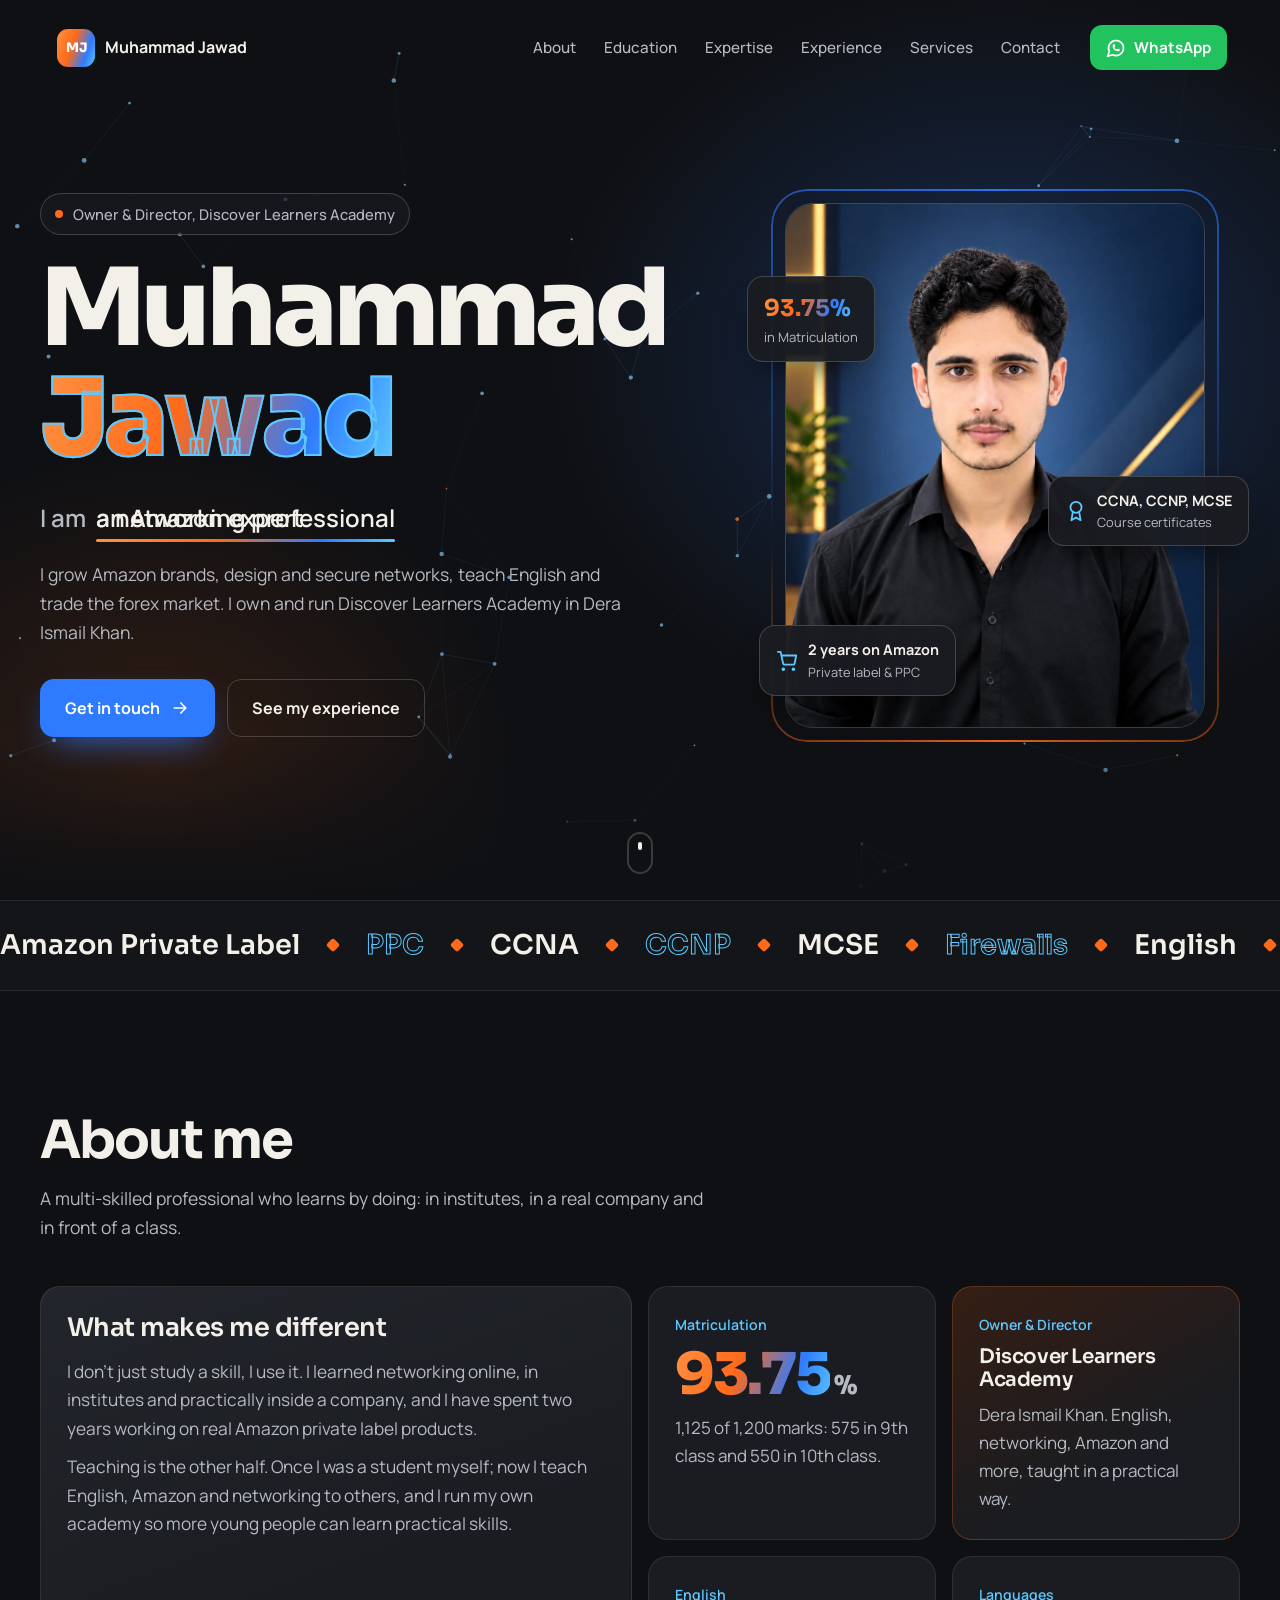
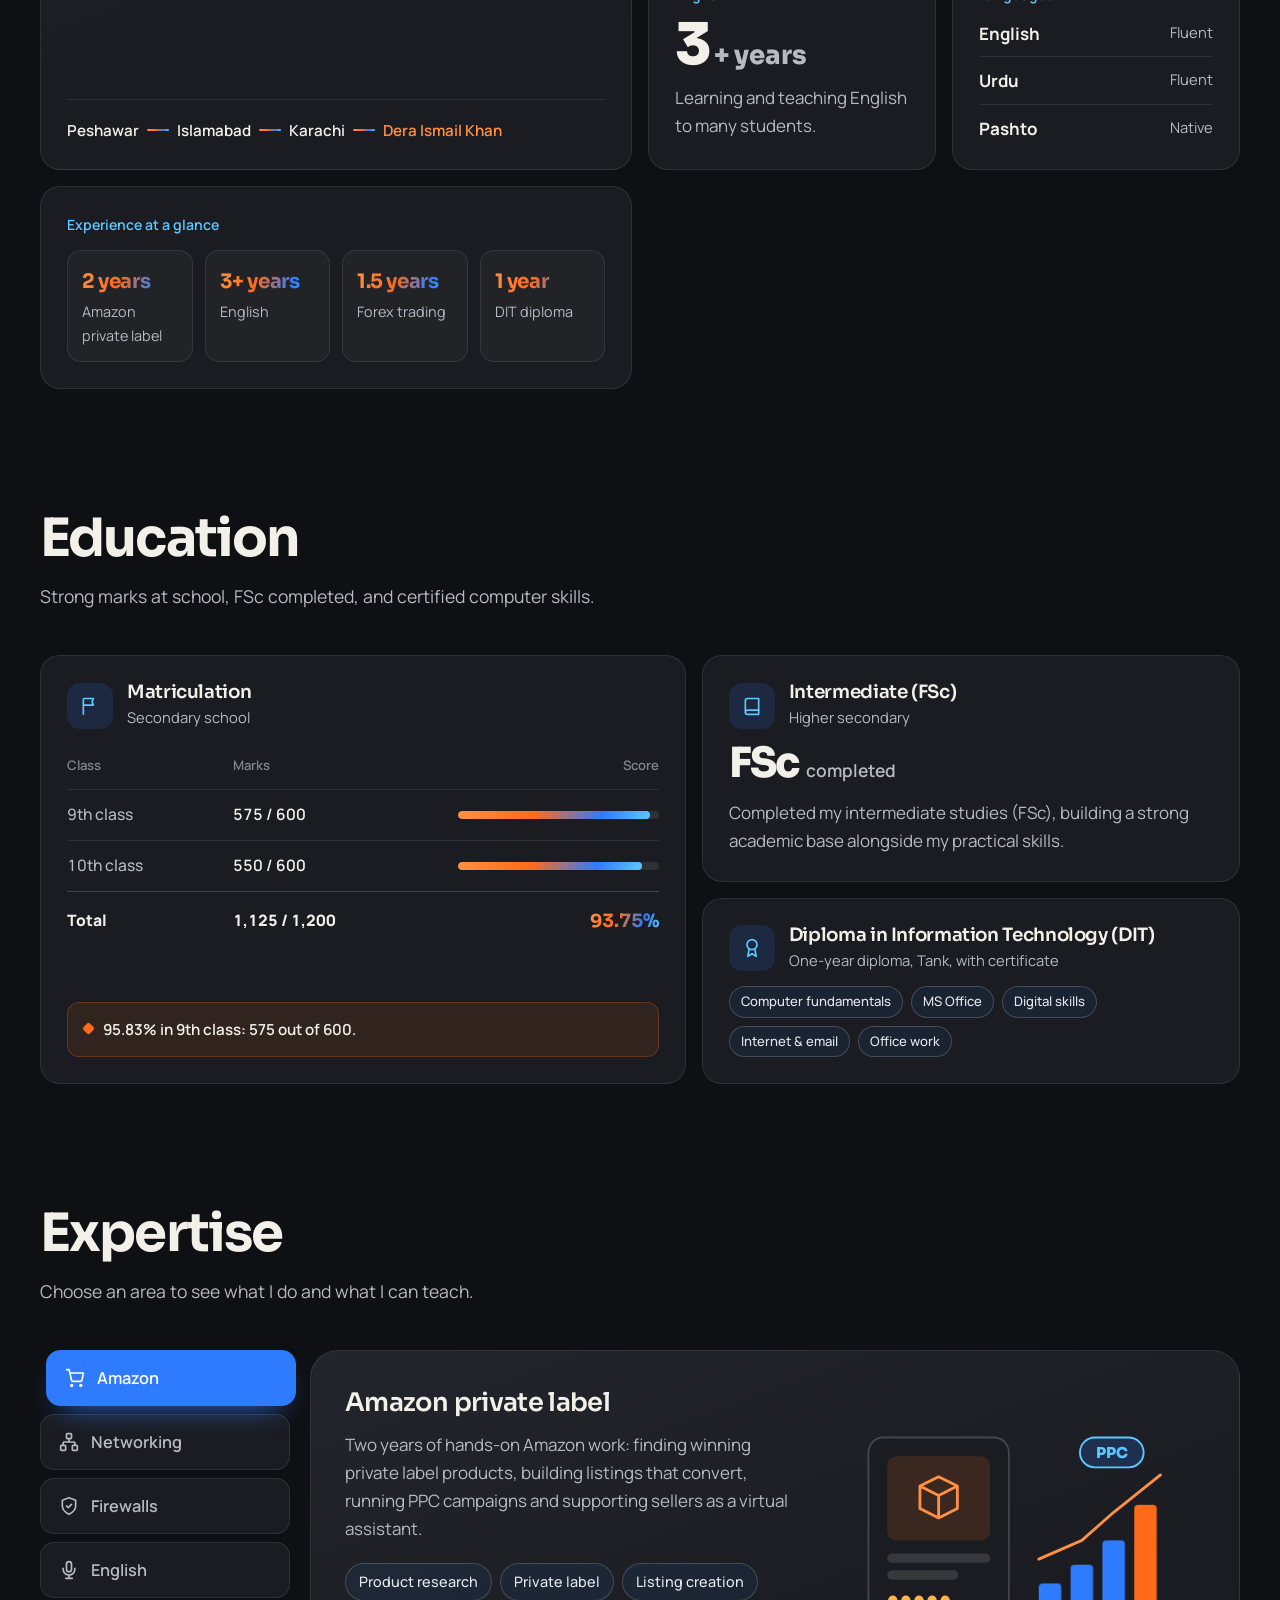
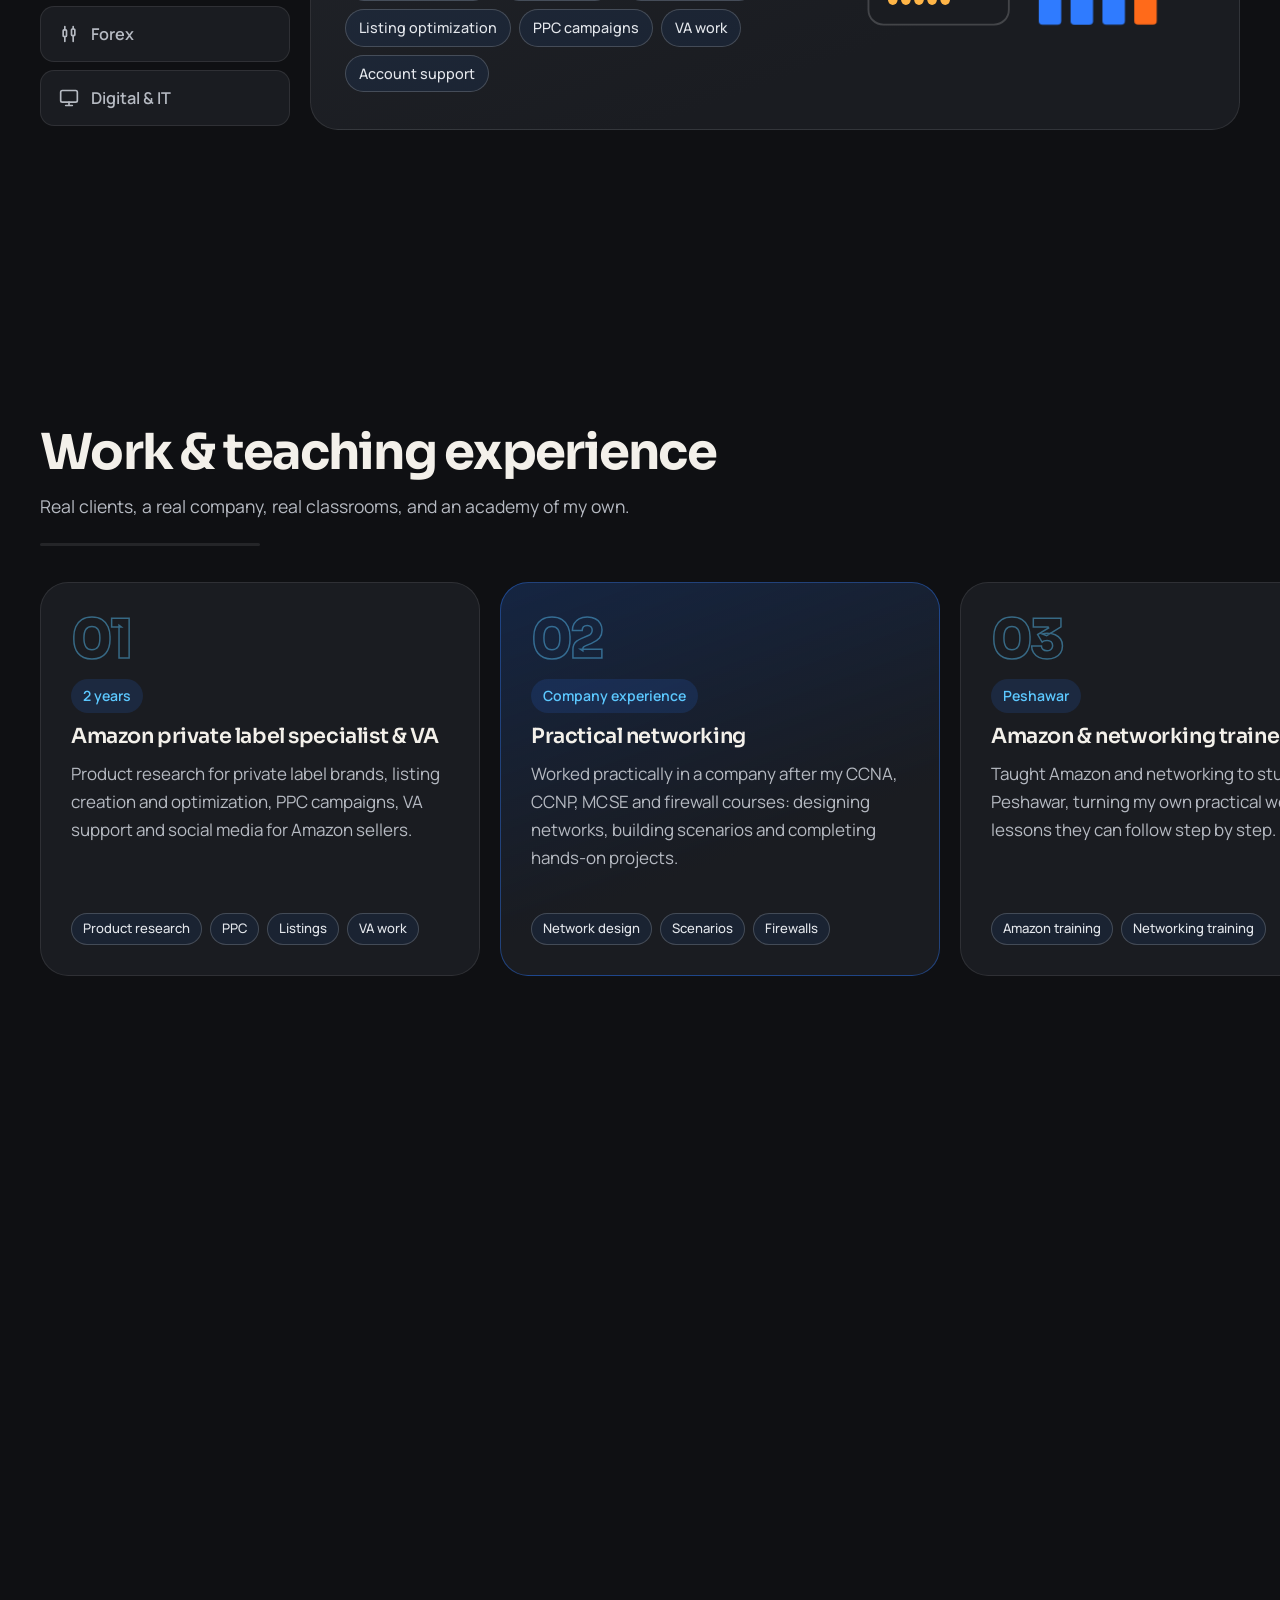
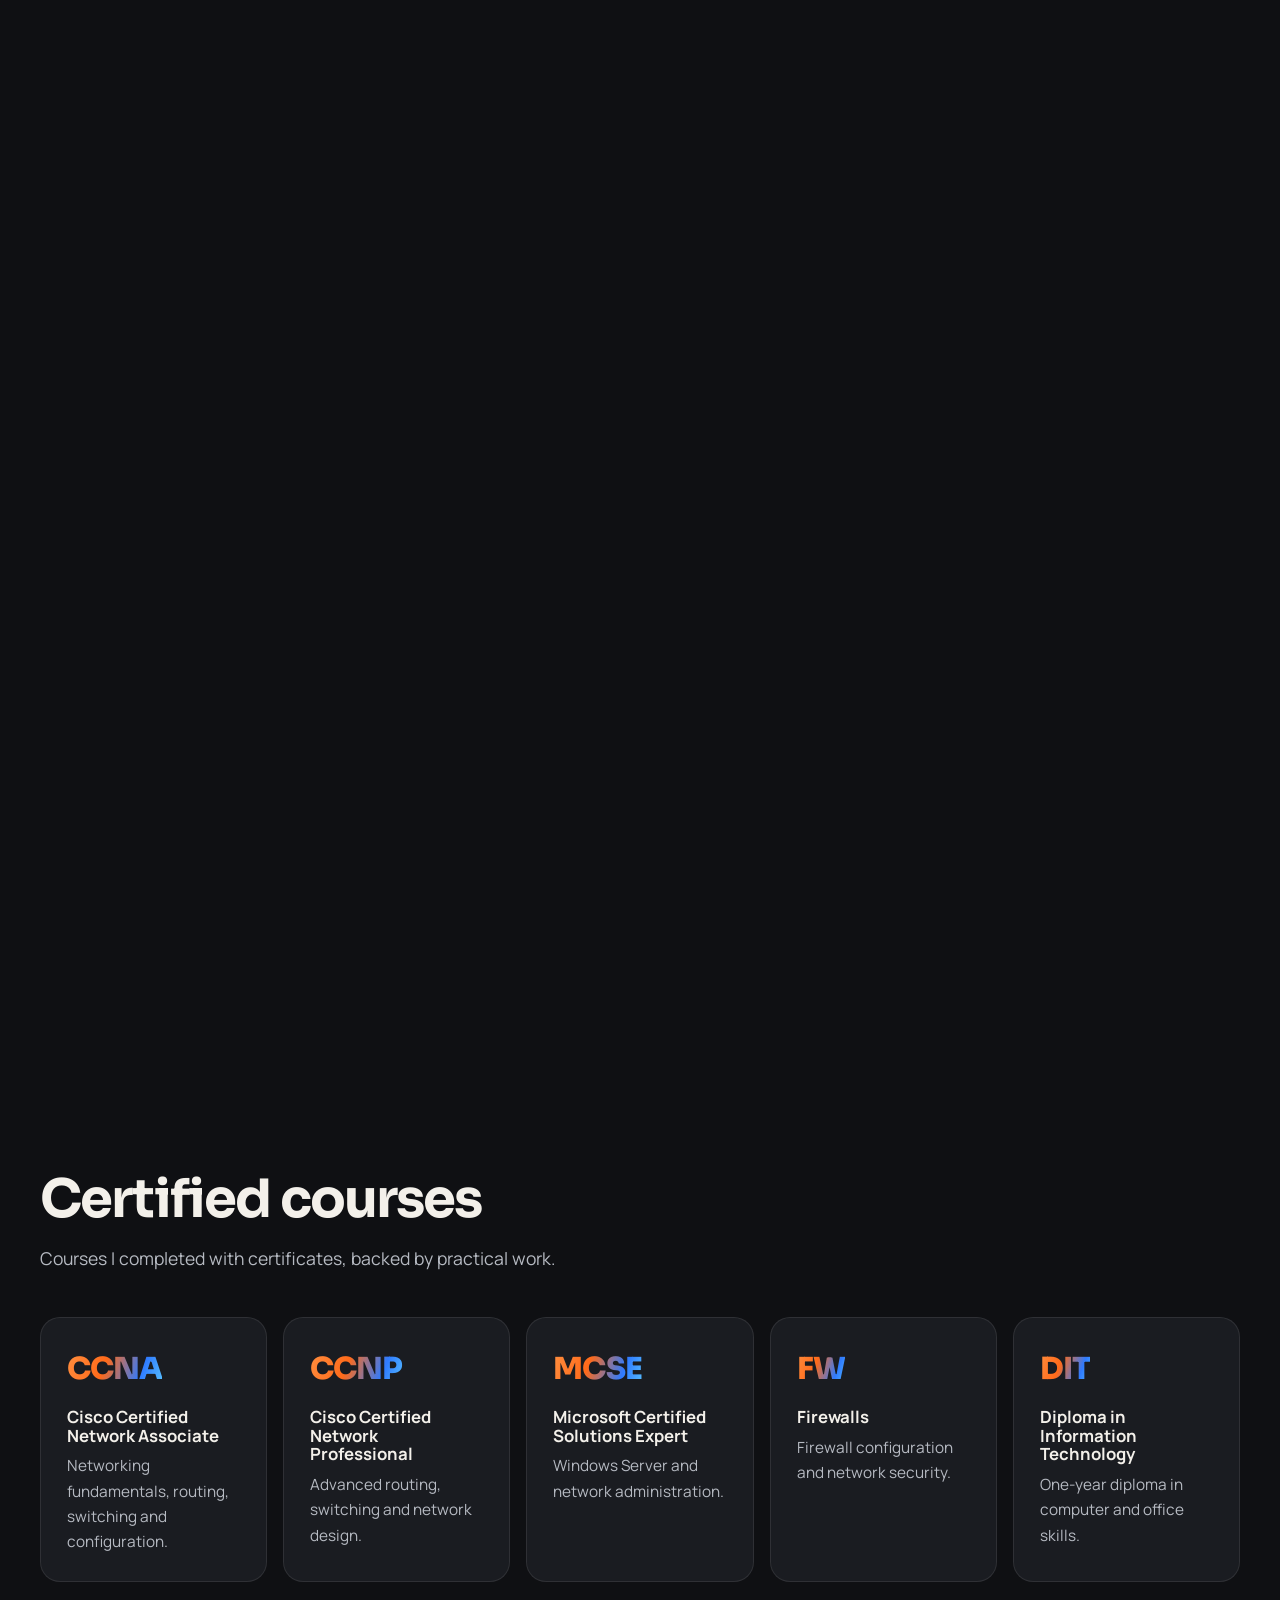
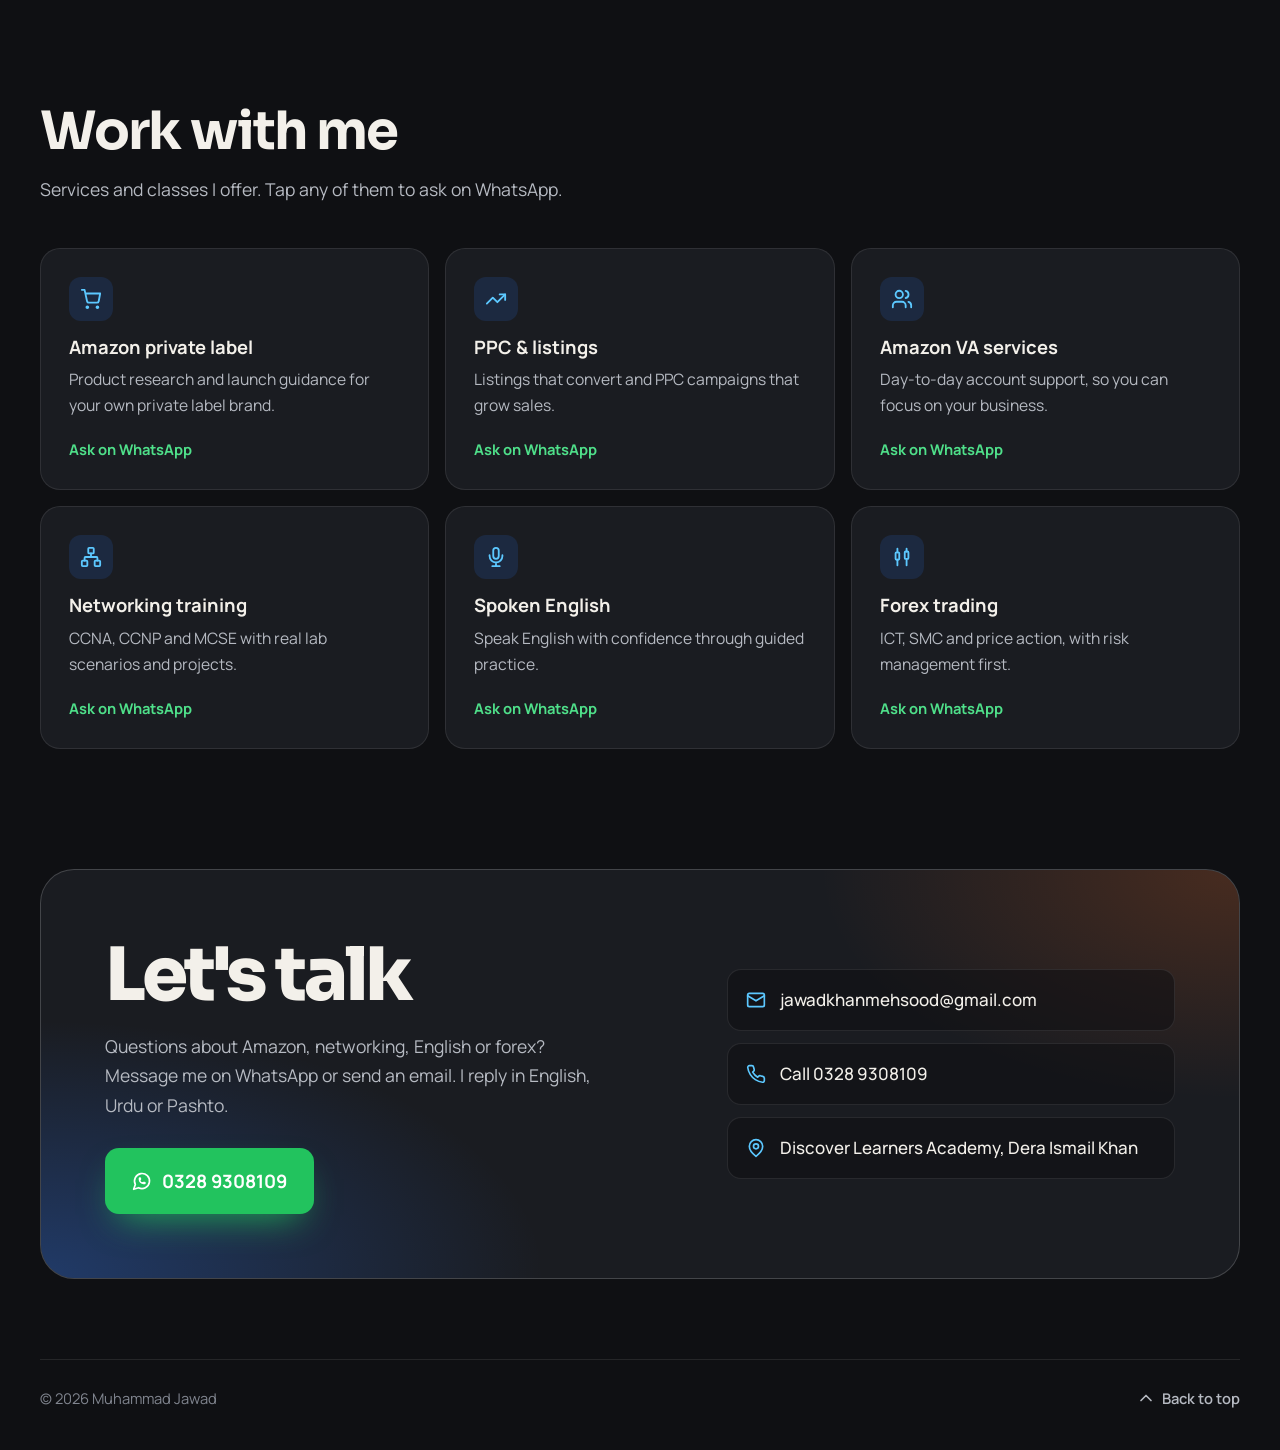
==== commit 94261d67: "Make the new Muhammad Jawad portfolio the main site Replace the old multi-page design with the new o" ====
--- a/index.html
+++ b/index.html
@@ -1,413 +1,435 @@
-<!DOCTYPE html>
+<!doctype html>
 <html lang="en">
 <head>
   <meta charset="utf-8">
   <meta name="viewport" content="width=device-width, initial-scale=1">
-  <title>Jawad | Network Engineer, English, Amazon &amp; Forex</title>
-  <meta name="description" content="Jawad is a Network Engineer (CCNA, CCNP, MCSE, firewalls) with skills in English language, Amazon e-commerce, forex trading and web development.">
-  <meta name="theme-color" content="#131417">
-  <meta property="og:title" content="Jawad | Network Engineer, English, Amazon &amp; Forex">
-  <meta property="og:description" content="Jawad is a Network Engineer (CCNA, CCNP, MCSE, firewalls) with skills in English language, Amazon e-commerce, forex trading and web development.">
-  <meta property="og:type" content="website">
-  <link rel="icon" href="assets/favicon.svg" type="image/svg+xml">
-  <meta name="author" content="Jawad">
+  <title>Muhammad Jawad | Amazon Expert, Networking Professional &amp; English Trainer</title>
+  <meta name="description" content="Muhammad Jawad: Owner and Director of Discover Learners Academy, Dera Ismail Khan. Amazon private label expert, networking professional (CCNA, CCNP, MCSE, firewalls), English trainer and forex trader.">
+  <meta name="author" content="Muhammad Jawad">
+  <meta name="theme-color" content="#0f1013">
+  <meta property="og:type" content="profile">
+  <meta property="og:title" content="Muhammad Jawad | Amazon Expert, Networking Professional &amp; English Trainer">
+  <meta property="og:description" content="Owner and Director of Discover Learners Academy. Amazon expert, networking professional, English trainer and forex trader.">
+  <meta property="og:image" content="https://d-l-academy.github.io/Portfolio/assets/og-image.jpg">
   <meta property="og:url" content="https://d-l-academy.github.io/Portfolio/">
   <link rel="canonical" href="https://d-l-academy.github.io/Portfolio/">
-  <meta property="og:site_name" content="Jawad | Portfolio">
-  <meta property="og:image" content="https://d-l-academy.github.io/Portfolio/assets/og-image.jpg">
-  <meta property="og:image:width" content="1200">
-  <meta property="og:image:height" content="630">
   <meta name="twitter:card" content="summary_large_image">
+  <link rel="icon" href="assets/favicon.svg" type="image/svg+xml">
   <link rel="apple-touch-icon" href="assets/apple-touch-icon.png">
-
   <link rel="preconnect" href="https://fonts.googleapis.com">
   <link rel="preconnect" href="https://fonts.gstatic.com" crossorigin>
-  <link href="https://fonts.googleapis.com/css2?family=Manrope:wght@400;500;600;700&family=Sora:wght@400;500;600;700;800&display=swap" rel="stylesheet">
-
+  <link rel="stylesheet" href="https://fonts.googleapis.com/css2?family=Manrope:wght@400;500;600;700&family=Sora:wght@500;600;700;800&display=swap">
   <link rel="stylesheet" href="css/style.css">
-  <link rel="stylesheet" href="css/home.css">
   <script>document.documentElement.classList.add('js');</script>
   <script type="application/ld+json">
   {
     "@context": "https://schema.org",
     "@type": "Person",
-    "name": "Jawad",
-    "jobTitle": "Network Engineer",
+    "name": "Muhammad Jawad",
     "email": "mailto:jawadkhanmehsood@gmail.com",
     "telephone": "+923289308109",
-    "address": { "@type": "PostalAddress", "addressLocality": "Dera Ismail Khan", "addressCountry": "PK" },
+    "jobTitle": ["Owner & Director, Discover Learners Academy", "Amazon Private Label Specialist", "Networking Professional", "English Trainer", "Forex Trader"],
+    "worksFor": { "@type": "EducationalOrganization", "name": "Discover Learners Academy", "address": { "@type": "PostalAddress", "addressLocality": "Dera Ismail Khan", "addressRegion": "Khyber Pakhtunkhwa", "addressCountry": "PK" } },
     "knowsLanguage": ["English", "Urdu", "Pashto"],
-    "knowsAbout": ["CCNA", "CCNP", "MCSE", "Firewall management", "Network security", "English language", "Amazon e-commerce", "Forex trading", "Web development"]
+    "knowsAbout": ["Amazon private label", "Amazon PPC", "Product research", "CCNA", "CCNP", "MCSE", "Firewalls", "English language teaching", "Forex trading", "ICT", "SMC", "Price action", "Social media"]
   }
   </script>
 </head>
-<body data-whatsapp="923289308109">
-
-  <!-- Icon sprite (used across the page with <use href="#i-name">) -->
-  <svg width="0" height="0" style="position:absolute" aria-hidden="true" focusable="false">
-    <defs>
-      <linearGradient id="grad-orange" x1="0" y1="0" x2="1" y2="1"><stop offset="0" stop-color="#ff9142"/><stop offset="1" stop-color="#e64f08"/></linearGradient>
-    </defs>
-    <symbol id="i-logo" viewBox="0 0 24 24"><path d="M15 4.5v10.2a4.7 4.7 0 0 1-9.4 0" fill="none" stroke="url(#grad-orange)" stroke-width="3.2" stroke-linecap="round"/><circle cx="19" cy="18.5" r="1.7" fill="#5cc8ff" stroke="none"/></symbol>
-    <symbol id="i-chevron-right" viewBox="0 0 24 24"><path d="m9 18 6-6-6-6"/></symbol>
-    <symbol id="i-chevron-left" viewBox="0 0 24 24"><path d="m15 18-6-6 6-6"/></symbol>
-    <symbol id="i-globe" viewBox="0 0 24 24"><circle cx="12" cy="12" r="10"/><path d="M12 2a14.5 14.5 0 0 0 0 20 14.5 14.5 0 0 0 0-20"/><path d="M2 12h20"/></symbol>
-    <symbol id="i-star" viewBox="0 0 24 24"><path d="M12 2l3.09 6.26L22 9.27l-5 4.87 1.18 6.88L12 17.77l-6.18 3.25L7 14.14 2 9.27l6.91-1.01L12 2z"/></symbol>
-    <symbol id="i-briefcase" viewBox="0 0 24 24"><rect width="20" height="14" x="2" y="7" rx="2" ry="2"/><path d="M16 21V5a2 2 0 0 0-2-2h-4a2 2 0 0 0-2 2v16"/></symbol>
-    <symbol id="i-users" viewBox="0 0 24 24"><path d="M16 21v-2a4 4 0 0 0-4-4H6a4 4 0 0 0-4 4v2"/><circle cx="9" cy="7" r="4"/><path d="M22 21v-2a4 4 0 0 0-3-3.87"/><path d="M16 3.13a4 4 0 0 1 0 7.75"/></symbol>
-    <symbol id="i-clock" viewBox="0 0 24 24"><circle cx="12" cy="12" r="10"/><path d="M12 6v6l4 2"/></symbol>
-    <symbol id="i-headphones" viewBox="0 0 24 24"><path d="M3 14h3a2 2 0 0 1 2 2v3a2 2 0 0 1-2 2H5a2 2 0 0 1-2-2v-7a9 9 0 0 1 18 0v7a2 2 0 0 1-2 2h-1a2 2 0 0 1-2-2v-3a2 2 0 0 1 2-2h3"/></symbol>
-    <symbol id="i-calendar" viewBox="0 0 24 24"><path d="M8 2v4"/><path d="M16 2v4"/><rect width="18" height="18" x="3" y="4" rx="2"/><path d="M3 10h18"/><path d="m9 16 2 2 4-4"/></symbol>
-    <symbol id="i-megaphone" viewBox="0 0 24 24"><path d="m3 11 18-5v12L3 14v-3z"/><path d="M11.6 16.8a3 3 0 1 1-5.8-1.6"/></symbol>
-    <symbol id="i-search" viewBox="0 0 24 24"><circle cx="11" cy="11" r="8"/><path d="m21 21-4.3-4.3"/></symbol>
-    <symbol id="i-network" viewBox="0 0 24 24"><rect x="16" y="16" width="6" height="6" rx="1"/><rect x="2" y="16" width="6" height="6" rx="1"/><rect x="9" y="2" width="6" height="6" rx="1"/><path d="M5 16v-3a1 1 0 0 1 1-1h12a1 1 0 0 1 1 1v3"/><path d="M12 12V8"/></symbol>
-    <symbol id="i-shield" viewBox="0 0 24 24"><path d="M20 13c0 5-3.5 7.5-7.66 8.95a1 1 0 0 1-.67-.01C7.5 20.5 4 18 4 13V6a1 1 0 0 1 1-1c2 0 4.5-1.2 6.24-2.72a1.17 1.17 0 0 1 1.52 0C14.51 3.81 17 5 19 5a1 1 0 0 1 1 1z"/><path d="m9 12 2 2 4-4"/></symbol>
-    <symbol id="i-activity" viewBox="0 0 24 24"><path d="M22 12h-2.48a2 2 0 0 0-1.93 1.46l-2.35 8.36a.25.25 0 0 1-.48 0L9.24 2.18a.25.25 0 0 0-.48 0l-2.35 8.36A2 2 0 0 1 4.49 12H2"/></symbol>
-    <symbol id="i-quote" viewBox="0 0 24 24"><path d="M3 21c3 0 7-1 7-8V5c0-1.25-.756-2.017-2-2H4c-1.25 0-2 .75-2 1.972V11c0 1.25.75 2 2 2 1 0 1 0 1 1v1c0 1-1 2-2 2s-1 .008-1 1.031V20c0 1 0 1 1 1z"/><path d="M15 21c3 0 7-1 7-8V5c0-1.25-.757-2.017-2-2h-4c-1.25 0-2 .75-2 1.972V11c0 1.25.75 2 2 2h.75c0 2.25.25 4-2.75 4v3c0 1 0 1 1 1z"/></symbol>
-    <symbol id="i-mail" viewBox="0 0 24 24"><rect width="20" height="16" x="2" y="4" rx="2"/><path d="m22 7-8.97 5.7a1.94 1.94 0 0 1-2.06 0L2 7"/></symbol>
-    <symbol id="i-linkedin" viewBox="0 0 24 24"><path d="M16 8a6 6 0 0 1 6 6v7h-4v-7a2 2 0 0 0-2-2 2 2 0 0 0-2 2v7h-4v-7a6 6 0 0 1 6-6z"/><rect width="4" height="12" x="2" y="9"/><circle cx="4" cy="4" r="2"/></symbol>
-    <symbol id="i-github" viewBox="0 0 24 24"><path d="M15 22v-4a4.8 4.8 0 0 0-1-3.5c3 0 6-2 6-5.5.08-1.25-.27-2.48-1-3.5.28-1.15.28-2.35 0-3.5 0 0-1 0-3 1.5-2.64-.5-5.36-.5-8 0C6 2 5 2 5 2c-.3 1.15-.3 2.35 0 3.5A5.403 5.403 0 0 0 4 9c0 3.5 3 5.5 6 5.5-.39.49-.68 1.05-.85 1.65-.17.6-.22 1.23-.15 1.85v4"/><path d="M9 18c-4.51 2-5-2-7-2"/></symbol>
-    <symbol id="i-instagram" viewBox="0 0 24 24"><rect width="20" height="20" x="2" y="2" rx="5" ry="5"/><path d="M16 11.37A4 4 0 1 1 12.63 8 4 4 0 0 1 16 11.37z"/><path d="M17.5 6.5h.01"/></symbol>
-    <symbol id="i-facebook" viewBox="0 0 24 24"><path d="M18 2h-3a5 5 0 0 0-5 5v3H7v4h3v8h4v-8h3l1-4h-4V7a1 1 0 0 1 1-1h3z"/></symbol>
-    <symbol id="i-whatsapp" viewBox="0 0 24 24"><path d="M7.9 20A9 9 0 1 0 4 16.1L2 22Z"/><path d="M9 10a.5.5 0 0 0 1 0V9a.5.5 0 0 0-1 0v1a5 5 0 0 0 5 5h1a.5.5 0 0 0 0-1h-1a.5.5 0 0 0 0 1"/></symbol>
-    <symbol id="i-close" viewBox="0 0 24 24"><path d="M18 6 6 18M6 6l12 12"/></symbol>
-    <symbol id="i-arrow-up-right" viewBox="0 0 24 24"><path d="M7 17 17 7M8 7h9v9"/></symbol>
-    <symbol id="i-check" viewBox="0 0 24 24"><circle cx="12" cy="12" r="10"/><path d="m8 12.5 2.8 2.8L16 9.5"/></symbol>
-    <symbol id="i-trending" viewBox="0 0 24 24"><path d="M22 7 13.5 15.5 8.5 10.5 2 17"/><path d="M16 7h6v6"/></symbol>
-    <symbol id="i-languages" viewBox="0 0 24 24"><path d="m5 8 6 6"/><path d="m4 14 6-6 2-3"/><path d="M2 5h12"/><path d="M7 2h1"/><path d="m22 22-5-10-5 10"/><path d="M14 18h6"/></symbol>
-    <symbol id="i-arrow-right" viewBox="0 0 24 24"><path d="M5 12h14"/><path d="m13 6 6 6-6 6"/></symbol>
-    <symbol id="i-sparkles" viewBox="0 0 24 24"><path d="M9.94 15.5A2 2 0 0 0 8.5 14.06l-6.14-1.58a.5.5 0 0 1 0-.96L8.5 9.94A2 2 0 0 0 9.94 8.5l1.58-6.14a.5.5 0 0 1 .96 0L14.06 8.5a2 2 0 0 0 1.44 1.44l6.14 1.58a.5.5 0 0 1 0 .96L15.5 14.06a2 2 0 0 0-1.44 1.44l-1.58 6.14a.5.5 0 0 1-.96 0z"/></symbol>
-    <symbol id="i-dollar" viewBox="0 0 24 24"><path d="M12 2v20"/><path d="M17 5H9.5a3.5 3.5 0 0 0 0 7h5a3.5 3.5 0 0 1 0 7H6"/></symbol>
-    <symbol id="i-building" viewBox="0 0 24 24"><rect x="4" y="2" width="16" height="20" rx="2"/><path d="M9 22v-4h6v4"/><path d="M8 6h.01M12 6h.01M16 6h.01M8 10h.01M12 10h.01M16 10h.01M8 14h.01M12 14h.01M16 14h.01"/></symbol>
-    <symbol id="i-trophy" viewBox="0 0 24 24"><path d="M6 9H4.5a2.5 2.5 0 0 1 0-5H6"/><path d="M18 9h1.5a2.5 2.5 0 0 0 0-5H18"/><path d="M4 22h16"/><path d="M10 14.66V17c0 .55-.47.98-.97 1.21C7.85 18.75 7 20.24 7 22"/><path d="M14 14.66V17c0 .55.47.98.97 1.21C16.15 18.75 17 20.24 17 22"/><path d="M18 2H6v7a6 6 0 0 0 12 0V2Z"/></symbol>
-    <symbol id="i-cart" viewBox="0 0 24 24"><circle cx="8" cy="21" r="1"/><circle cx="19" cy="21" r="1"/><path d="M2.05 2.05h2l2.66 12.42a2 2 0 0 0 2 1.58h9.78a2 2 0 0 0 1.95-1.57l1.65-7.43H5.12"/></symbol>
-    <symbol id="i-layers" viewBox="0 0 24 24"><path d="m12 2 10 5-10 5L2 7z"/><path d="m2 17 10 5 10-5"/><path d="m2 12 10 5 10-5"/></symbol>
-    <symbol id="i-award" viewBox="0 0 24 24"><circle cx="12" cy="8" r="6"/><path d="M15.477 12.89 17 22l-5-3-5 3 1.523-9.11"/></symbol>
-    <symbol id="i-send" viewBox="0 0 24 24"><path d="m22 2-7 20-4-9-9-4Z"/><path d="M22 2 11 13"/></symbol>
-    <symbol id="i-copy" viewBox="0 0 24 24"><rect width="14" height="14" x="8" y="8" rx="2" ry="2"/><path d="M4 16c-1.1 0-2-.9-2-2V4c0-1.1.9-2 2-2h10c1.1 0 2 .9 2 2"/></symbol>
-    <symbol id="i-user" viewBox="0 0 24 24"><path d="M19 21v-2a4 4 0 0 0-4-4H9a4 4 0 0 0-4 4v2"/><circle cx="12" cy="7" r="4"/></symbol>
-    <symbol id="i-text" viewBox="0 0 24 24"><path d="M17 6.1H3"/><path d="M21 12.1H3"/><path d="M15.1 18H3"/></symbol>
-    <symbol id="i-alert" viewBox="0 0 24 24"><circle cx="12" cy="12" r="10"/><path d="M12 8v4"/><path d="M12 16h.01"/></symbol>
-    <symbol id="i-code" viewBox="0 0 24 24"><path d="m16 18 6-6-6-6"/><path d="m8 6-6 6 6 6"/></symbol>
+<body>
+<svg width="0" height="0" style="position:absolute" aria-hidden="true" focusable="false">
+    <symbol id="i-wa" viewBox="0 0 24 24"><path d="M7.9 20A9 9 0 1 0 4 16.1L2 22Z"/><path d="M9 10a.5.5 0 0 0 1 0V9a.5.5 0 0 0-1 0v1a5 5 0 0 0 5 5h1a.5.5 0 0 0 0-1h-1a.5.5 0 0 0 0 1"/></symbol>
+    <symbol id="i-phone" viewBox="0 0 24 24"><path d="M22 16.9v3a2 2 0 0 1-2.2 2 19.8 19.8 0 0 1-8.6-3.1 19.5 19.5 0 0 1-6-6A19.8 19.8 0 0 1 2.1 4.2 2 2 0 0 1 4.1 2h3a2 2 0 0 1 2 1.7c.1.9.4 1.8.7 2.7a2 2 0 0 1-.5 2.1L8 9.8a16 16 0 0 0 6 6l1.3-1.3a2 2 0 0 1 2.1-.4c.9.3 1.8.6 2.7.7a2 2 0 0 1 1.7 2z"/></symbol>
+    <symbol id="i-pin" viewBox="0 0 24 24"><path d="M20 10c0 6-8 12-8 12S4 16 4 10a8 8 0 0 1 16 0Z"/><circle cx="12" cy="10" r="3"/></symbol>
+    <symbol id="i-arrow" viewBox="0 0 24 24"><path d="M5 12h14M13 6l6 6-6 6"/></symbol>
+    <symbol id="i-cap" viewBox="0 0 24 24"><path d="M22 10 12 5 2 10l10 5 10-5z"/><path d="M6 12v5c3 2 9 2 12 0v-5"/></symbol>
+    <symbol id="i-net" viewBox="0 0 24 24"><rect x="16" y="16" width="6" height="6" rx="1"/><rect x="2" y="16" width="6" height="6" rx="1"/><rect x="9" y="2" width="6" height="6" rx="1"/><path d="M5 16v-3a1 1 0 0 1 1-1h12a1 1 0 0 1 1 1v3M12 12V8"/></symbol>
+    <symbol id="i-shield" viewBox="0 0 24 24"><path d="M12 22s8-4 8-10V5l-8-3-8 3v7c0 6 8 10 8 10z"/><path d="m9 12 2 2 4-4"/></symbol>
+    <symbol id="i-server" viewBox="0 0 24 24"><rect x="3" y="4" width="18" height="7" rx="2"/><rect x="3" y="13" width="18" height="7" rx="2"/><path d="M7 7.5h.01M7 16.5h.01"/></symbol>
+    <symbol id="i-mic" viewBox="0 0 24 24"><rect x="9" y="2" width="6" height="12" rx="3"/><path d="M19 10v1a7 7 0 0 1-14 0v-1M12 18v4M8 22h8"/></symbol>
     <symbol id="i-book" viewBox="0 0 24 24"><path d="M4 19.5A2.5 2.5 0 0 1 6.5 17H20V3H6.5A2.5 2.5 0 0 0 4 5.5z"/><path d="M4 19.5A2.5 2.5 0 0 0 6.5 22H20v-5"/></symbol>
-    <symbol id="i-candles" viewBox="0 0 24 24"><path d="M7 3v4M7 15v6M17 3v3M17 14v7"/><rect x="5" y="7" width="4" height="8" rx="1"/><rect x="15" y="6" width="4" height="8" rx="1"/></symbol>
-    <symbol id="i-graduation" viewBox="0 0 24 24"><path d="M22 10 12 5 2 10l10 5 10-5z"/><path d="M6 12v5c3 2 9 2 12 0v-5"/></symbol>
-    <symbol id="i-server" viewBox="0 0 24 24"><rect x="3" y="4" width="18" height="7" rx="2"/><rect x="3" y="13" width="18" height="7" rx="2"/><path d="M7 7.5h.01M7 16.5h.01"/></symbol>
+    <symbol id="i-chart" viewBox="0 0 24 24"><path d="M7 3v4M7 15v6M17 3v3M17 14v7"/><rect x="5" y="7" width="4" height="8" rx="1"/><rect x="15" y="6" width="4" height="8" rx="1"/></symbol>
+    <symbol id="i-monitor" viewBox="0 0 24 24"><rect x="2" y="3" width="20" height="14" rx="2"/><path d="M8 21h8M12 17v4"/></symbol>
+    <symbol id="i-flag" viewBox="0 0 24 24"><path d="M4 22V4a1 1 0 0 1 1-1h11l-1.5 4L16 11H5"/></symbol>
+    <symbol id="i-globe" viewBox="0 0 24 24"><circle cx="12" cy="12" r="10"/><path d="M2 12h20M12 2a15 15 0 0 1 0 20M12 2a15 15 0 0 0 0 20"/></symbol>
+    <symbol id="i-up" viewBox="0 0 24 24"><path d="m18 15-6-6-6 6"/></symbol>
+    <symbol id="i-cart" viewBox="0 0 24 24"><circle cx="8" cy="21" r="1"/><circle cx="19" cy="21" r="1"/><path d="M2 2h3l2.7 12.4a2 2 0 0 0 2 1.6h8.7a2 2 0 0 0 2-1.6L22 6H6"/></symbol>
+    <symbol id="i-mail" viewBox="0 0 24 24"><rect x="2" y="4" width="20" height="16" rx="2"/><path d="m22 7-10 6L2 7"/></symbol>
+    <symbol id="i-trend" viewBox="0 0 24 24"><path d="m22 7-8.5 8.5-5-5L2 17"/><path d="M16 7h6v6"/></symbol>
+    <symbol id="i-users" viewBox="0 0 24 24"><path d="M16 21v-2a4 4 0 0 0-4-4H6a4 4 0 0 0-4 4v2"/><circle cx="9" cy="7" r="4"/><path d="M22 21v-2a4 4 0 0 0-3-3.9M16 3.1a4 4 0 0 1 0 7.8"/></symbol>
+    <symbol id="i-cert" viewBox="0 0 24 24"><circle cx="12" cy="8" r="6"/><path d="M15.5 13.5 17 22l-5-3-5 3 1.5-8.5"/></symbol>
   </svg>
 
-  <a class="skip-link" href="#main">Skip to content</a>
-
-  <!-- Background scene: soft glowing shapes + particles, slow drift and pulse -->
-  <div class="scene" aria-hidden="true">
-    <div class="blob blob--orange blob--1"></div>
-    <div class="blob blob--blue blob--2"></div>
-    <div class="blob blob--blue blob--3"></div>
-    <div class="blob blob--orange blob--4"></div>
-    <div class="particles"></div>
+  <div class="loader" aria-hidden="true">
+    <div class="loader__mark">MJ</div>
+    <div class="loader__bar"><span></span></div>
   </div>
-  <div class="grain" aria-hidden="true"></div>
-
-  <!-- ===================== NAVIGATION (same on every page) ===================== -->
-  <header class="nav" id="top">
-    <div class="nav__bar">
-      <a class="logo" href="index.html" aria-label="Jawad, home">
-        <span class="logo__mark"><svg viewBox="0 0 24 24" aria-hidden="true"><use href="#i-logo"/></svg></span>
-        Jawad
-      </a>
-      <nav class="nav__menu" id="nav-menu" aria-label="Main">
-        <a class="nav__link" href="index.html" aria-current="page">Home</a>
-        <a class="nav__link" href="about.html">About</a>
-        <a class="nav__link" href="services.html">Services</a>
-        <a class="nav__link" href="portfolio.html">Portfolio</a>
-        <a class="nav__link" href="awards.html">Credentials</a>
-        <a class="nav__link" href="contact.html">Contact</a>
-        <span class="nav__cta"><a class="btn btn--primary btn--sm" href="contact.html">Hire Me</a></span>
-      </nav>
-      <button class="nav__toggle" type="button" aria-label="Open menu" aria-expanded="false" aria-controls="nav-menu"><span></span></button>
-    </div>
+
+  <a class="skip" href="#about">Skip to content</a>
+  <div class="progress" aria-hidden="true"><span></span></div>
+
+  <header class="nav">
+    <a class="nav__logo" href="#top" aria-label="Muhammad Jawad, back to top"><span class="nav__mark">MJ</span><span>Muhammad Jawad</span></a>
+    <nav class="nav__links" aria-label="Main">
+      <a href="#about">About</a>
+      <a href="#education">Education</a>
+      <a href="#expertise">Expertise</a>
+      <a href="#experience">Experience</a>
+      <a href="#services">Services</a>
+      <a href="#contact">Contact</a>
+    </nav>
+    <a class="nav__cta" href="https://wa.me/923289308109" data-wa-default target="_blank" rel="noopener"><svg class="i" viewBox="0 0 24 24" aria-hidden="true"><use href="#i-wa"/></svg><span>WhatsApp</span></a>
+    <button class="nav__burger" type="button" aria-label="Open menu" aria-expanded="false" aria-controls="mobile-menu"><span></span><span></span></button>
   </header>
-
-  <main id="main">
-
-    <!-- ===================== 1. HERO ===================== -->
-    <section class="hero" aria-labelledby="hero-title">
-      <div class="container hero__grid">
+  <div class="mmenu" id="mobile-menu" hidden>
+    <a href="#about">About</a><a href="#education">Education</a><a href="#expertise">Expertise</a><a href="#experience">Experience</a><a href="#services">Services</a><a href="#contact">Contact</a>
+  </div>
+
+  <main id="top">
+    <!-- ===================== HERO ===================== -->
+    <section class="hero" aria-labelledby="hero-name">
+      <canvas class="hero__net" aria-hidden="true"></canvas>
+      <div class="hero__grid wrap">
         <div class="hero__copy">
-          <p class="status rise" style="--d:.1s"><span class="status__dot"></span><span data-edit="home.heroStatus">Open to new opportunities</span></p>
-
-          <h1 class="hero__name rise" id="hero-title" style="--d:.2s"><span class="hero__hello" data-edit="home.heroHello">Hi, I'm</span><span data-edit="home.heroName">Jawad</span></h1>
-
-          <p class="hero__role rise" style="--d:.35s">
-            <span class="text-blue" data-edit="home.heroRoleA">Network Engineer</span><span class="amp">&amp;</span><span class="text-orange" data-edit="home.heroRoleB">Multi-Skilled Professional</span>
+          <p class="hero__status"><span class="dot"></span>Owner &amp; Director, Discover Learners Academy</p>
+          <h1 id="hero-name" class="hero__name">
+            <span class="hero__row"><span class="split">Muhammad</span></span>
+            <span class="hero__row"><span class="split split--outline">Jawad</span></span>
+          </h1>
+          <p class="hero__roles" aria-live="off">
+            <span class="hero__roles-fixed">I am</span>
+            <span class="rotator" aria-label="an Amazon expert, a networking professional, an English trainer, a forex trader and an academy director">
+              <span class="rotator__item is-on">an Amazon expert</span>
+              <span class="rotator__item">a networking professional</span>
+              <span class="rotator__item">an English trainer</span>
+              <span class="rotator__item">a forex trader</span>
+              <span class="rotator__item">an academy director</span>
+            </span>
           </p>
-
-          <p class="hero__tagline rise" style="--d:.5s">
-            <span class="hl hl--blue" data-edit="home.taglineA">Building fast, secure networks</span> &amp;
-            <span class="hl hl--orange" data-edit="home.taglineB">helping people and businesses grow through English, Amazon, forex and web skills.</span>
-          </p>
-
-          <div class="hero__actions rise" style="--d:.65s">
-            <a class="btn btn--primary" href="portfolio.html" data-edit="home.heroCta1">View My Work</a>
-            <a class="btn btn--ghost" href="contact.html" data-edit="home.heroCta2">Let's Talk</a>
-          </div>
-
-          <div class="langs rise" style="--d:.8s">
-            <svg class="i langs__icon" viewBox="0 0 24 24" aria-hidden="true"><use href="#i-globe"/></svg>
-            <ul class="langs__list" aria-label="Languages spoken">
-              <li>English</li><li>Urdu</li><li>Pashto</li><li>and more</li>
-            </ul>
+          <p class="hero__lead">I grow Amazon brands, design and secure networks, teach English and trade the forex market. I own and run Discover Learners Academy in Dera Ismail Khan.</p>
+          <div class="hero__actions">
+            <a class="btn btn--primary magnetic" href="#contact"><span>Get in touch</span><svg class="i" viewBox="0 0 24 24" aria-hidden="true"><use href="#i-arrow"/></svg></a>
+            <a class="btn btn--ghost" href="#experience">See my experience</a>
           </div>
         </div>
 
         <div class="hero__visual">
           <div class="portrait">
-            <div class="portrait__glow" aria-hidden="true"></div>
-            <div class="portrait__tilt">
-            <div class="portrait__offset" aria-hidden="true"></div>
             <div class="portrait__frame">
-              <div class="portrait__inner">
-                <div class="portrait__photo is-live">
-                  <img src="assets/images/profile-photo.jpg" data-img-key="profile-photo" width="600" height="750" alt="Portrait of Jawad" fetchpriority="high">
-                </div>
-              </div>
+              <img src="assets/images/profile-photo.jpg" width="960" height="1200" alt="Portrait of Muhammad Jawad" fetchpriority="high">
             </div>
-            </div>
-
-            <div class="chip chip--orange chip--rating">
-              <span class="chip__icon"><svg class="i" viewBox="0 0 24 24" aria-hidden="true"><use href="#i-sparkles"/></svg></span>
-              <span><strong>6 skill areas</strong><small>One professional</small></span>
-            </div>
-            <div class="chip chip--blue chip--brands">
-              <span class="chip__icon"><svg class="i" viewBox="0 0 24 24" aria-hidden="true"><use href="#i-briefcase"/></svg></span>
-              <span><strong>10+ clients</strong><small>Served and supported</small></span>
-            </div>
-            <div class="chip chip--blue chip--security">
-              <span class="chip__icon"><svg class="i" viewBox="0 0 24 24" aria-hidden="true"><use href="#i-shield"/></svg></span>
-              <span><strong>Advanced security</strong><small>Network protection</small></span>
-            </div>
-          </div>
-        </div>
-      </div>
-    </section>
-
-    <!-- ===================== 2. STATS ===================== -->
-    <section class="stats" aria-label="Key numbers">
-      <div class="container">
-        <div class="stats__panel reveal">
-          <div class="stat stat--blue">
-            <div class="stat__icon"><svg class="i" viewBox="0 0 24 24" aria-hidden="true"><use href="#i-network"/></svg></div>
-            <p class="stat__num"><span data-count="5">5</span><span class="stat__suffix">+</span></p>
-            <p class="stat__label">Years in networking &amp; IT</p>
-          </div>
-          <div class="stat stat--orange">
-            <div class="stat__icon"><svg class="i" viewBox="0 0 24 24" aria-hidden="true"><use href="#i-cart"/></svg></div>
-            <p class="stat__num"><span data-count="3">3</span><span class="stat__suffix">+</span></p>
-            <p class="stat__label">Years in Amazon &amp; e-commerce</p>
-          </div>
-          <div class="stat stat--blue">
-            <div class="stat__icon"><svg class="i" viewBox="0 0 24 24" aria-hidden="true"><use href="#i-users"/></svg></div>
-            <p class="stat__num"><span data-count="10">10</span><span class="stat__suffix">+</span></p>
-            <p class="stat__label">Clients served</p>
-          </div>
-          <div class="stat stat--orange">
-            <div class="stat__icon"><svg class="i" viewBox="0 0 24 24" aria-hidden="true"><use href="#i-layers"/></svg></div>
-            <p class="stat__num"><span data-count="6">6</span></p>
-            <p class="stat__label">Skill areas</p>
-          </div>
-        </div>
-      </div>
-    </section>
-
-    <!-- ===================== 3. SERVICES TEASER ===================== -->
-    <section class="section services" aria-labelledby="services-title">
-      <div class="container">
-        <div class="section-head reveal">
-          <h2 id="services-title" data-edit="home.servicesTitle">Many skills, one reliable professional</h2>
-          <p data-edit="home.servicesIntro">Technology on one side, business and communication on the other. You work with one person who understands both.</p>
-        </div>
-
-        <div class="tracks">
-          <article class="track track--net reveal">
-            <header class="track__head">
-              <span class="track__badge"><svg class="i" viewBox="0 0 24 24" aria-hidden="true"><use href="#i-network"/></svg></span>
-              <h3>Technology</h3>
-            </header>
-            <p class="track__intro">Fast, stable networks with advanced-level protection, plus the IT and web skills around them.</p>
-            <ul>
-              <li class="svc">
-                <span class="svc__icon"><svg class="i" viewBox="0 0 24 24" aria-hidden="true"><use href="#i-network"/></svg></span>
-                <div><h4>Networking: CCNA &amp; CCNP</h4><p>Routing, switching and network design for offices of any size.</p></div>
-              </li>
-              <li class="svc">
-                <span class="svc__icon"><svg class="i" viewBox="0 0 24 24" aria-hidden="true"><use href="#i-shield"/></svg></span>
-                <div><h4>Firewalls &amp; network security</h4><p>Firewalls, VPNs and access control that keep threats out.</p></div>
-              </li>
-              <li class="svc">
-                <span class="svc__icon"><svg class="i" viewBox="0 0 24 24" aria-hidden="true"><use href="#i-code"/></svg></span>
-                <div><h4>Web development &amp; IT</h4><p>Modern websites, Windows Server (MCSE) and everyday IT support.</p></div>
-              </li>
-            </ul>
-          </article>
-
-          <article class="track track--va reveal" style="--d:.14s">
-            <header class="track__head">
-              <span class="track__badge"><svg class="i" viewBox="0 0 24 24" aria-hidden="true"><use href="#i-trending"/></svg></span>
-              <h3>Business &amp; Language</h3>
-            </header>
-            <p class="track__intro">Skills that help people communicate with confidence and businesses grow online.</p>
-            <ul>
-              <li class="svc">
-                <span class="svc__icon"><svg class="i" viewBox="0 0 24 24" aria-hidden="true"><use href="#i-languages"/></svg></span>
-                <div><h4>English language</h4><p>Spoken English, grammar and confident communication.</p></div>
-              </li>
-              <li class="svc">
-                <span class="svc__icon"><svg class="i" viewBox="0 0 24 24" aria-hidden="true"><use href="#i-cart"/></svg></span>
-                <div><h4>Amazon &amp; e-commerce</h4><p>Product research, listing optimization, PPC and account management.</p></div>
-              </li>
-              <li class="svc">
-                <span class="svc__icon"><svg class="i" viewBox="0 0 24 24" aria-hidden="true"><use href="#i-candles"/></svg></span>
-                <div><h4>Forex trading</h4><p>Chart reading, market analysis and disciplined risk management.</p></div>
-              </li>
-            </ul>
-          </article>
-        </div>
-
-        <div class="section-cta reveal">
-          <a class="btn btn--ghost" href="services.html">Explore All Services</a>
-        </div>
-      </div>
-    </section>
-
-    <!-- ===================== 4. FEATURED WORK ===================== -->
-    <section class="section work" aria-labelledby="work-title">
-      <div class="container">
-        <div class="section-head reveal">
-          <h2 id="work-title" data-edit="home.workTitle">Featured work</h2>
-          <p data-edit="home.workIntro">A few recent projects across networking, e-commerce and languages.</p>
-        </div>
-
-        <div class="work__grid">
-          <div class="work__item work__item--wide reveal">
-            <a class="work-card" href="portfolio.html#project-inbox">
-              <img src="assets/images/project-inbox.svg" data-img-key="project:inbox" width="800" height="600" loading="lazy" alt="Executive inbox and calendar system preview">
-              <div class="work-card__cap"><span class="tag tag--orange">Virtual Assistant</span><h3>Executive inbox &amp; calendar system</h3><span class="work-card__more">View project</span></div>
-            </a>
-          </div>
-          <div class="work__item reveal" style="--d:.08s">
-            <a class="work-card work-card--blue" href="portfolio.html#project-network">
-              <img src="assets/images/project-network.svg" data-img-key="project:network" width="800" height="600" loading="lazy" alt="Multi-site network topology preview">
-              <div class="work-card__cap"><span class="tag tag--blue">Network</span><h3>Multi-site network redesign</h3><span class="work-card__more">View project</span></div>
-            </a>
-          </div>
-          <div class="work__item reveal" style="--d:.16s">
-            <a class="work-card work-card--blue" href="portfolio.html#project-firewall">
-              <img src="assets/images/project-firewall.svg" data-img-key="project:firewall" width="800" height="600" loading="lazy" alt="Firewall and VPN hardening preview">
-              <div class="work-card__cap"><span class="tag tag--blue">Security</span><h3>Firewall &amp; VPN hardening</h3><span class="work-card__more">View project</span></div>
-            </a>
-          </div>
-          <div class="work__item reveal">
-            <a class="work-card" href="portfolio.html#project-store">
-              <img src="assets/images/project-store.svg" data-img-key="project:store" width="800" height="600" loading="lazy" alt="Online store operations preview">
-              <div class="work-card__cap"><span class="tag tag--orange">Virtual Assistant</span><h3>Online store operations</h3><span class="work-card__more">View project</span></div>
-            </a>
-          </div>
-          <div class="work__item reveal" style="--d:.08s">
-            <a class="work-card" href="portfolio.html#project-social">
-              <img src="assets/images/project-social.svg" data-img-key="project:social" width="800" height="600" loading="lazy" alt="Social media and brand growth preview">
-              <div class="work-card__cap"><span class="tag tag--orange">Brand growth</span><h3>Social media &amp; brand growth</h3><span class="work-card__more">View project</span></div>
-            </a>
-          </div>
-          <div class="work__item work__item--wide reveal" style="--d:.16s">
-            <a class="work-card" href="portfolio.html#project-leads">
-              <img src="assets/images/project-leads.svg" data-img-key="project:leads" width="800" height="600" loading="lazy" alt="Lead generation and research dashboard preview">
-              <div class="work-card__cap"><span class="tag tag--orange">Virtual Assistant</span><h3>Lead generation &amp; research dashboard</h3><span class="work-card__more">View project</span></div>
-            </a>
-          </div>
-        </div>
-
-        <div class="section-cta reveal">
-          <a class="btn btn--primary" href="portfolio.html">View Full Portfolio</a>
-        </div>
-      </div>
-    </section>
-
-        <!-- ===================== 7. CLOSING CALL TO ACTION ===================== -->
-    <section class="section cta" aria-labelledby="cta-title">
-      <div class="container">
-        <div class="cta__panel reveal">
-          <h2 id="cta-title" data-edit="home.ctaTitle">Let's work together</h2>
-          <p data-edit="home.ctaText">Need a secure network, a growing Amazon store, help with English or guidance on forex? Tell me what you need and I'll reply with a clear plan.</p>
-          <div class="cta__actions">
-            <a class="btn btn--primary" href="contact.html" data-edit="home.ctaBtn1">Contact Me</a>
-            <a class="btn btn--ghost" href="mailto:jawadkhanmehsood@gmail.com" data-site="email-link-mail-icon"><svg class="i" viewBox="0 0 24 24" aria-hidden="true"><use href="#i-mail"/></svg><span data-edit="home.ctaBtn2">Email Me</span></a>
-          </div>
-        </div>
-      </div>
-    </section>
-
+            <div class="portrait__ring" aria-hidden="true"></div>
+            <div class="badge badge--a"><strong>93.75%</strong><span>in Matriculation</span></div>
+            <div class="badge badge--b"><svg class="i" viewBox="0 0 24 24" aria-hidden="true"><use href="#i-cert"/></svg><span><strong>CCNA, CCNP, MCSE</strong><small>Course certificates</small></span></div>
+            <div class="badge badge--c"><svg class="i" viewBox="0 0 24 24" aria-hidden="true"><use href="#i-cart"/></svg><span><strong>2 years on Amazon</strong><small>Private label &amp; PPC</small></span></div>
+          </div>
+        </div>
+      </div>
+      <a class="hero__scroll" href="#about" aria-label="Scroll to About"><span></span></a>
+    </section>
+
+    <div class="marquee" aria-hidden="true">
+      <div class="marquee__track">
+        <span>Amazon Private Label</span><i></i><span>PPC</span><i></i><span>CCNA</span><i></i><span>CCNP</span><i></i><span>MCSE</span><i></i><span>Firewalls</span><i></i><span>English</span><i></i><span>Forex Trading</span><i></i>
+        <span>Amazon Private Label</span><i></i><span>PPC</span><i></i><span>CCNA</span><i></i><span>CCNP</span><i></i><span>MCSE</span><i></i><span>Firewalls</span><i></i><span>English</span><i></i><span>Forex Trading</span><i></i>
+      </div>
+    </div>
+
+    <!-- ===================== ABOUT ===================== -->
+    <section id="about" class="section wrap" aria-labelledby="about-title">
+      <div class="head reveal">
+        <h2 id="about-title">About me</h2>
+        <p>A multi-skilled professional who learns by doing: in institutes, in a real company and in front of a class.</p>
+      </div>
+      <div class="bento">
+        <article class="tile tile--story reveal">
+          <h3>What makes me different</h3>
+          <p>I don't just study a skill, I use it. I learned networking online, in institutes and practically inside a company, and I have spent two years working on real Amazon private label products.</p>
+          <p>Teaching is the other half. Once I was a student myself; now I teach English, Amazon and networking to others, and I run my own academy so more young people can learn practical skills.</p>
+          <ol class="path" aria-label="Cities I have learned and worked in">
+            <li>Peshawar</li><li>Islamabad</li><li>Karachi</li><li>Dera Ismail Khan</li>
+          </ol>
+        </article>
+        <article class="tile tile--score reveal" style="--d:.08s">
+          <span class="tile__label">Matriculation</span>
+          <p class="tile__big"><span data-count="93.75" data-decimals="2">93.75</span><small>%</small></p>
+          <p>1,125 of 1,200 marks: 575 in 9th class and 550 in 10th class.</p>
+        </article>
+        <article class="tile tile--dla reveal" style="--d:.16s">
+          <span class="tile__label">Owner &amp; Director</span>
+          <h3>Discover Learners Academy</h3>
+          <p>Dera Ismail Khan. English, networking, Amazon and more, taught in a practical way.</p>
+        </article>
+        <article class="tile tile--cities reveal" style="--d:.08s">
+          <span class="tile__label">English</span>
+          <p class="tile__big"><span data-count="3">3</span><small>+ years</small></p>
+          <p>Learning and teaching English to many students.</p>
+        </article>
+        <article class="tile tile--langs reveal" style="--d:.16s">
+          <span class="tile__label">Languages</span>
+          <ul class="langs">
+            <li><strong>English</strong><span>Fluent</span></li>
+            <li><strong>Urdu</strong><span>Fluent</span></li>
+            <li><strong>Pashto</strong><span>Native</span></li>
+          </ul>
+        </article>
+        <article class="tile tile--interests reveal" style="--d:.24s">
+          <span class="tile__label">Experience at a glance</span>
+          <ul class="yrs">
+            <li><strong>2 years</strong><span>Amazon private label</span></li>
+            <li><strong>3+ years</strong><span>English</span></li>
+            <li><strong>1.5 years</strong><span>Forex trading</span></li>
+            <li><strong>1 year</strong><span>DIT diploma</span></li>
+          </ul>
+        </article>
+      </div>
+    </section>
+
+    <!-- ===================== EDUCATION ===================== -->
+    <section id="education" class="section wrap" aria-labelledby="edu-title">
+      <div class="head reveal">
+        <h2 id="edu-title">Education</h2>
+        <p>Strong marks at school, FSc completed, and certified computer skills.</p>
+      </div>
+      <div class="edu">
+        <article class="edu__card edu__card--matric reveal">
+          <div class="edu__top"><span class="edu__icon"><svg class="i" viewBox="0 0 24 24" aria-hidden="true"><use href="#i-flag"/></svg></span><div><h3>Matriculation</h3><p>Secondary school</p></div></div>
+          <table class="transcript">
+            <caption class="sr-only">Matriculation marks by class</caption>
+            <thead><tr><th scope="col">Class</th><th scope="col">Marks</th><th scope="col" class="t-bar">Score</th></tr></thead>
+            <tbody>
+              <tr><th scope="row">9th class</th><td>575 / 600</td><td class="t-bar"><span class="bar" style="--w:95.83%"></span></td></tr>
+              <tr><th scope="row">10th class</th><td>550 / 600</td><td class="t-bar"><span class="bar" style="--w:91.67%"></span></td></tr>
+            </tbody>
+            <tfoot><tr><th scope="row">Total</th><td>1,125 / 1,200</td><td class="t-bar"><strong>93.75%</strong></td></tr></tfoot>
+          </table>
+          <p class="edu__note">95.83% in 9th class: 575 out of 600.</p>
+        </article>
+        <article class="edu__card reveal" style="--d:.08s">
+          <div class="edu__top"><span class="edu__icon"><svg class="i" viewBox="0 0 24 24" aria-hidden="true"><use href="#i-book"/></svg></span><div><h3>Intermediate (FSc)</h3><p>Higher secondary</p></div></div>
+          <p class="edu__big">FSc<small> completed</small></p>
+          <p>Completed my intermediate studies (FSc), building a strong academic base alongside my practical skills.</p>
+        </article>
+        <article class="edu__card edu__card--dit reveal" style="--d:.24s">
+          <div class="edu__top"><span class="edu__icon"><svg class="i" viewBox="0 0 24 24" aria-hidden="true"><use href="#i-cert"/></svg></span><div><h3>Diploma in Information Technology (DIT)</h3><p>One-year diploma, Tank, with certificate</p></div></div>
+          <ul class="chips chips--sm"><li>Computer fundamentals</li><li>MS Office</li><li>Digital skills</li><li>Internet &amp; email</li><li>Office work</li></ul>
+        </article>
+      </div>
+    </section>
+
+    <!-- ===================== EXPERTISE ===================== -->
+    <section id="expertise" class="section wrap" aria-labelledby="exp-title">
+      <div class="head reveal">
+        <h2 id="exp-title">Expertise</h2>
+        <p>Choose an area to see what I do and what I can teach.</p>
+      </div>
+      <div class="tabs reveal">
+        <div class="tabs__list" role="tablist" aria-label="Areas of expertise">
+          <button role="tab" id="t-amz" aria-controls="p-amz" aria-selected="true"><svg class="i" viewBox="0 0 24 24" aria-hidden="true"><use href="#i-cart"/></svg>Amazon</button>
+          <button role="tab" id="t-net" aria-controls="p-net" aria-selected="false" tabindex="-1"><svg class="i" viewBox="0 0 24 24" aria-hidden="true"><use href="#i-net"/></svg>Networking</button>
+          <button role="tab" id="t-sec" aria-controls="p-sec" aria-selected="false" tabindex="-1"><svg class="i" viewBox="0 0 24 24" aria-hidden="true"><use href="#i-shield"/></svg>Firewalls</button>
+          <button role="tab" id="t-eng" aria-controls="p-eng" aria-selected="false" tabindex="-1"><svg class="i" viewBox="0 0 24 24" aria-hidden="true"><use href="#i-mic"/></svg>English</button>
+          <button role="tab" id="t-fx" aria-controls="p-fx" aria-selected="false" tabindex="-1"><svg class="i" viewBox="0 0 24 24" aria-hidden="true"><use href="#i-chart"/></svg>Forex</button>
+          <button role="tab" id="t-it" aria-controls="p-it" aria-selected="false" tabindex="-1"><svg class="i" viewBox="0 0 24 24" aria-hidden="true"><use href="#i-monitor"/></svg>Digital &amp; IT</button>
+        </div>
+
+        <div class="tabs__panel" role="tabpanel" id="p-amz" aria-labelledby="t-amz">
+          <div class="panel__text">
+            <h3>Amazon private label</h3>
+            <p>Two years of hands-on Amazon work: finding winning private label products, building listings that convert, running PPC campaigns and supporting sellers as a virtual assistant.</p>
+            <ul class="chips"><li>Product research</li><li>Private label</li><li>Listing creation</li><li>Listing optimization</li><li>PPC campaigns</li><li>VA work</li><li>Account support</li></ul>
+          </div>
+          <svg class="viz viz--amz" viewBox="0 0 400 300" aria-hidden="true">
+            <rect class="card" x="40" y="40" width="150" height="200" rx="16"/>
+            <rect class="img" x="60" y="60" width="110" height="90" rx="10"/>
+            <path class="box" d="M95 92 l20 -10 l20 10 v24 l-20 10 l-20 -10 Z M95 92 l20 10 l20 -10 M115 102 v24"/>
+            <rect class="ln" x="60" y="164" width="110" height="10" rx="5"/><rect class="ln" x="60" y="182" width="76" height="10" rx="5"/>
+            <g class="stars"><circle cx="66" cy="214" r="5"/><circle cx="80" cy="214" r="5"/><circle cx="94" cy="214" r="5"/><circle cx="108" cy="214" r="5"/><circle cx="122" cy="214" r="5"/></g>
+            <g class="bars"><rect x="222" y="196" width="24" height="44" rx="4"/><rect x="256" y="176" width="24" height="64" rx="4"/><rect x="290" y="150" width="24" height="90" rx="4"/><rect x="324" y="112" width="24" height="128" rx="4"/></g>
+            <path class="trend" d="M222 170 L268 150 L302 120 L352 80"/>
+            <g transform="translate(300 56)"><g class="ppc"><rect x="-34" y="-16" width="68" height="32" rx="16"/><text x="0" y="6">PPC</text></g></g>
+          </svg>
+        </div>
+
+        <div class="tabs__panel" role="tabpanel" id="p-net" aria-labelledby="t-net" hidden>
+          <div class="panel__text">
+            <h3>Computer networking</h3>
+            <p>I studied CCNA, CCNP and MCSE online, in institutes and practically inside a company. I can design networks, build lab scenarios and complete real projects from planning to configuration.</p>
+            <ul class="chips"><li>CCNA</li><li>CCNP</li><li>MCSE</li><li>Network design</li><li>Lab scenarios</li><li>Routing &amp; switching</li><li>Windows Server</li><li>Practical projects</li></ul>
+          </div>
+          <svg class="viz viz--net" viewBox="0 0 400 300" aria-hidden="true">
+            <g class="links"><path d="M200 60 L90 160 M200 60 L310 160 M90 160 L60 250 M90 160 L150 250 M310 160 L250 250 M310 160 L340 250 M90 160 L310 160"/></g>
+            <g class="packets"><circle r="5"><animateMotion dur="2.4s" repeatCount="indefinite" path="M200 60 L90 160 L60 250"/></circle><circle r="5" class="red"><animateMotion dur="3s" repeatCount="indefinite" path="M340 250 L310 160 L200 60"/></circle><circle r="5"><animateMotion dur="2.8s" repeatCount="indefinite" path="M150 250 L90 160 L310 160 L250 250"/></circle></g>
+            <g class="nodes"><rect x="176" y="40" width="48" height="40" rx="10"/><rect x="66" y="140" width="48" height="40" rx="10"/><rect x="286" y="140" width="48" height="40" rx="10"/><circle cx="60" cy="250" r="16"/><circle cx="150" cy="250" r="16"/><circle cx="250" cy="250" r="16"/><circle cx="340" cy="250" r="16"/></g>
+          </svg>
+        </div>
+
+        <div class="tabs__panel" role="tabpanel" id="p-sec" aria-labelledby="t-sec" hidden>
+          <div class="panel__text">
+            <h3>Firewalls &amp; network security</h3>
+            <p>Certified firewall training and practical experience configuring firewalls, so networks let the right traffic in and keep threats out.</p>
+            <ul class="chips"><li>Firewall configuration</li><li>Security policies</li><li>Access control</li><li>VPN basics</li><li>Network security</li></ul>
+          </div>
+          <svg class="viz viz--sec" viewBox="0 0 400 300" aria-hidden="true">
+            <g class="wall"><rect x="185" y="40" width="30" height="220" rx="8"/><path d="M185 80h30M185 120h30M185 160h30M185 200h30M185 240h30"/></g>
+            <g class="flow ok"><circle r="6"><animateMotion dur="2.6s" repeatCount="indefinite" path="M30 110 L370 110"/></circle><circle r="6"><animateMotion dur="2.6s" begin="1.3s" repeatCount="indefinite" path="M30 110 L370 110"/></circle></g>
+            <g class="flow bad"><circle r="6"><animateMotion dur="1.6s" repeatCount="indefinite" path="M30 190 L178 190"/></circle></g>
+            <path class="lane" d="M30 110 H370 M30 190 H178"/>
+            <g class="shieldmark" transform="translate(300 210)"><path d="M0 -36 L28 -24 V2 C28 22 0 36 0 36 C0 36 -28 22 -28 2 V-24 Z"/><path d="M-11 2 l8 8 l15 -16" class="tick"/></g>
+          </svg>
+        </div>
+
+        <div class="tabs__panel" role="tabpanel" id="p-eng" aria-labelledby="t-eng" hidden>
+          <div class="panel__text">
+            <h3>English language</h3>
+            <p>More than three years of learning and teaching English. I have been the student, so I know where learners get stuck, and I help them speak and write with confidence.</p>
+            <ul class="chips"><li>Spoken English</li><li>Conversation</li><li>Grammar</li><li>Writing</li><li>Confidence building</li><li>Teaching</li></ul>
+          </div>
+          <svg class="viz viz--eng" viewBox="0 0 400 300" aria-hidden="true">
+            <g class="bubble a"><rect x="40" y="50" width="210" height="76" rx="22"/><path d="M80 126 l-14 26 l34 -26"/><text x="62" y="98">How are you?</text></g>
+            <g class="bubble b"><rect x="150" y="160" width="210" height="76" rx="22"/><path d="M320 236 l14 26 l-34 -26"/><text x="172" y="208">I'm doing great!</text></g>
+            <g class="wave"><rect x="60" y="262" width="6" height="16" rx="3"/><rect x="74" y="256" width="6" height="28" rx="3"/><rect x="88" y="262" width="6" height="16" rx="3"/><rect x="102" y="252" width="6" height="36" rx="3"/><rect x="116" y="260" width="6" height="20" rx="3"/></g>
+          </svg>
+        </div>
+
+        <div class="tabs__panel" role="tabpanel" id="p-fx" aria-labelledby="t-fx" hidden>
+          <div class="panel__text">
+            <h3>Forex trading</h3>
+            <p>A year and a half in the forex market, trading with ICT, SMC and price action concepts and a clear plan for every trade. Trading carries real risk, so risk management always comes first.</p>
+            <ul class="chips"><li>ICT</li><li>SMC</li><li>Price action</li><li>Market structure</li><li>Liquidity</li><li>Risk management</li></ul>
+          </div>
+          <svg class="viz viz--fx" viewBox="0 0 400 300" aria-hidden="true">
+            <g class="grid"><path d="M30 60H370M30 120H370M30 180H370M30 240H370"/></g>
+            <g class="candles"></g>
+            <path class="trend" d="M40 240 C 140 210, 230 150, 370 70"/>
+          </svg>
+        </div>
+
+        <div class="tabs__panel" role="tabpanel" id="p-it" aria-labelledby="t-it" hidden>
+          <div class="panel__text">
+            <h3>Digital &amp; computer skills</h3>
+            <p>A certified one-year Diploma in Information Technology, plus the digital skills I use every day for Amazon clients, social media and running an academy.</p>
+            <ul class="chips"><li>DIT certified</li><li>MS Office</li><li>Social media management</li><li>Content for brands</li><li>Computer fundamentals</li></ul>
+          </div>
+          <svg class="viz viz--it" viewBox="0 0 400 300" aria-hidden="true">
+            <rect class="screen" x="70" y="40" width="260" height="170" rx="14"/>
+            <path class="stand" d="M170 210 L160 250 H240 L230 210"/>
+            <g class="sheet"><rect x="92" y="62" width="216" height="22" rx="5"/><rect x="92" y="94" width="66" height="14" rx="4"/><rect x="167" y="94" width="66" height="14" rx="4"/><rect x="242" y="94" width="66" height="14" rx="4"/><rect x="92" y="116" width="66" height="14" rx="4"/><rect x="167" y="116" width="66" height="14" rx="4"/><rect x="242" y="116" width="66" height="14" rx="4"/></g>
+            <g class="bars"><rect x="110" y="170" width="22" height="22" rx="3"/><rect x="146" y="158" width="22" height="34" rx="3"/><rect x="182" y="146" width="22" height="46" rx="3"/><rect x="218" y="152" width="22" height="40" rx="3"/><rect x="254" y="138" width="22" height="54" rx="3"/></g>
+          </svg>
+        </div>
+      </div>
+    </section>
+
+    <!-- ===================== EXPERIENCE ===================== -->
+    <section id="experience" class="hscroll" aria-labelledby="xp-title">
+      <div class="hscroll__sticky">
+        <div class="wrap hscroll__head">
+          <h2 id="xp-title">Work &amp; teaching experience</h2>
+          <p>Real clients, a real company, real classrooms, and an academy of my own.</p>
+          <div class="hscroll__meter" aria-hidden="true"><span></span></div>
+        </div>
+        <div class="hscroll__track">
+          <article class="xp">
+            <span class="xp__step">01</span>
+            <span class="xp__city">2 years</span>
+            <h3>Amazon private label specialist &amp; VA</h3>
+            <p>Product research for private label brands, listing creation and optimization, PPC campaigns, VA support and social media for Amazon sellers.</p>
+            <ul class="chips chips--sm"><li>Product research</li><li>PPC</li><li>Listings</li><li>VA work</li></ul>
+          </article>
+          <article class="xp xp--blue">
+            <span class="xp__step">02</span>
+            <span class="xp__city">Company experience</span>
+            <h3>Practical networking</h3>
+            <p>Worked practically in a company after my CCNA, CCNP, MCSE and firewall courses: designing networks, building scenarios and completing hands-on projects.</p>
+            <ul class="chips chips--sm"><li>Network design</li><li>Scenarios</li><li>Firewalls</li></ul>
+          </article>
+          <article class="xp">
+            <span class="xp__step">03</span>
+            <span class="xp__city">Peshawar</span>
+            <h3>Amazon &amp; networking trainer</h3>
+            <p>Taught Amazon and networking to students in Peshawar, turning my own practical work into lessons they can follow step by step.</p>
+            <ul class="chips chips--sm"><li>Amazon training</li><li>Networking training</li></ul>
+          </article>
+          <article class="xp">
+            <span class="xp__step">04</span>
+            <span class="xp__city">Peshawar &amp; D.I. Khan</span>
+            <h3>English trainer</h3>
+            <p>More than three years of learning and teaching English, helping many students move from hesitation to speaking with confidence.</p>
+            <ul class="chips chips--sm"><li>Spoken English</li><li>Grammar</li><li>Confidence</li></ul>
+          </article>
+          <article class="xp xp--blue">
+            <span class="xp__step">05</span>
+            <span class="xp__city">1.5 years</span>
+            <h3>Forex trader</h3>
+            <p>Trading the forex market with ICT, SMC and price action, with risk management and discipline at the centre of every trade.</p>
+            <ul class="chips chips--sm"><li>ICT</li><li>SMC</li><li>Price action</li></ul>
+          </article>
+          <article class="xp xp--red">
+            <span class="xp__step">06</span>
+            <span class="xp__city">Dera Ismail Khan</span>
+            <h3>Owner &amp; Director, Discover Learners Academy</h3>
+            <p>I own and lead the academy, where students learn English, networking, Amazon and more. I plan the courses, guide the team and teach classes myself.</p>
+            <ul class="chips chips--sm"><li>Leadership</li><li>Course planning</li><li>Teaching</li></ul>
+          </article>
+        </div>
+      </div>
+    </section>
+
+    <!-- ===================== CERTIFICATES ===================== -->
+    <section id="courses" class="section wrap" aria-labelledby="courses-title">
+      <div class="head reveal">
+        <h2 id="courses-title">Certified courses</h2>
+        <p>Courses I completed with certificates, backed by practical work.</p>
+      </div>
+      <div class="courses courses--5">
+        <article class="course reveal"><span class="course__code">CCNA</span><h3>Cisco Certified Network Associate</h3><p>Networking fundamentals, routing, switching and configuration.</p></article>
+        <article class="course reveal" style="--d:.06s"><span class="course__code">CCNP</span><h3>Cisco Certified Network Professional</h3><p>Advanced routing, switching and network design.</p></article>
+        <article class="course reveal" style="--d:.12s"><span class="course__code">MCSE</span><h3>Microsoft Certified Solutions Expert</h3><p>Windows Server and network administration.</p></article>
+        <article class="course reveal" style="--d:.18s"><span class="course__code">FW</span><h3>Firewalls</h3><p>Firewall configuration and network security.</p></article>
+        <article class="course reveal" style="--d:.24s"><span class="course__code">DIT</span><h3>Diploma in Information Technology</h3><p>One-year diploma in computer and office skills.</p></article>
+      </div>
+    </section>
+
+    <!-- ===================== SERVICES ===================== -->
+    <section id="services" class="section wrap" aria-labelledby="svc-title">
+      <div class="head reveal">
+        <h2 id="svc-title">Work with me</h2>
+        <p>Services and classes I offer. Tap any of them to ask on WhatsApp.</p>
+      </div>
+      <div class="svc">
+        <a class="svc__item reveal" href="#" data-wa="Amazon private label coaching"><svg class="i" viewBox="0 0 24 24" aria-hidden="true"><use href="#i-cart"/></svg><h3>Amazon private label</h3><p>Product research and launch guidance for your own private label brand.</p><span class="svc__go">Ask on WhatsApp</span></a>
+        <a class="svc__item reveal" href="#" data-wa="Amazon PPC and listings" style="--d:.06s"><svg class="i" viewBox="0 0 24 24" aria-hidden="true"><use href="#i-trend"/></svg><h3>PPC &amp; listings</h3><p>Listings that convert and PPC campaigns that grow sales.</p><span class="svc__go">Ask on WhatsApp</span></a>
+        <a class="svc__item reveal" href="#" data-wa="Amazon VA services" style="--d:.12s"><svg class="i" viewBox="0 0 24 24" aria-hidden="true"><use href="#i-users"/></svg><h3>Amazon VA services</h3><p>Day-to-day account support, so you can focus on your business.</p><span class="svc__go">Ask on WhatsApp</span></a>
+        <a class="svc__item reveal" href="#" data-wa="CCNA, CCNP and MCSE training"><svg class="i" viewBox="0 0 24 24" aria-hidden="true"><use href="#i-net"/></svg><h3>Networking training</h3><p>CCNA, CCNP and MCSE with real lab scenarios and projects.</p><span class="svc__go">Ask on WhatsApp</span></a>
+        <a class="svc__item reveal" href="#" data-wa="Spoken English classes" style="--d:.06s"><svg class="i" viewBox="0 0 24 24" aria-hidden="true"><use href="#i-mic"/></svg><h3>Spoken English</h3><p>Speak English with confidence through guided practice.</p><span class="svc__go">Ask on WhatsApp</span></a>
+        <a class="svc__item reveal" href="#" data-wa="Forex trading classes" style="--d:.12s"><svg class="i" viewBox="0 0 24 24" aria-hidden="true"><use href="#i-chart"/></svg><h3>Forex trading</h3><p>ICT, SMC and price action, with risk management first.</p><span class="svc__go">Ask on WhatsApp</span></a>
+      </div>
+    </section>
+
+    <!-- ===================== CONTACT ===================== -->
+    <section id="contact" class="section wrap" aria-labelledby="contact-title">
+      <div class="cta reveal">
+        <div class="cta__copy">
+          <h2 id="contact-title">Let's talk</h2>
+          <p>Questions about Amazon, networking, English or forex? Message me on WhatsApp or send an email. I reply in English, Urdu or Pashto.</p>
+          <a class="btn btn--wa magnetic" href="https://wa.me/923289308109" data-wa-default target="_blank" rel="noopener"><svg class="i" viewBox="0 0 24 24" aria-hidden="true"><use href="#i-wa"/></svg><span>0328 9308109</span></a>
+        </div>
+        <ul class="cta__list">
+          <li><svg class="i" viewBox="0 0 24 24" aria-hidden="true"><use href="#i-mail"/></svg><a href="mailto:jawadkhanmehsood@gmail.com">jawadkhanmehsood@gmail.com</a></li>
+          <li><svg class="i" viewBox="0 0 24 24" aria-hidden="true"><use href="#i-phone"/></svg><a href="tel:+923289308109">Call 0328 9308109</a></li>
+          <li><svg class="i" viewBox="0 0 24 24" aria-hidden="true"><use href="#i-pin"/></svg><span>Discover Learners Academy, Dera Ismail Khan</span></li>
+        </ul>
+      </div>
+    </section>
   </main>
 
-  <!-- ===================== FOOTER (same on every page) ===================== -->
-  <footer class="footer">
-    <div class="container">
-      <div class="footer__grid">
-        <div class="footer__brand">
-          <a class="logo" href="index.html" aria-label="Jawad, home">
-            <span class="logo__mark"><svg viewBox="0 0 24 24" aria-hidden="true"><use href="#i-logo"/></svg></span>
-            Jawad
-          </a>
-          <p>Network Engineer with skills in English, Amazon, forex trading and web development, helping people and businesses grow.</p>
-          <div class="socials">
-            <a href="mailto:jawadkhanmehsood@gmail.com" aria-label="Email Jawad"><svg class="i" viewBox="0 0 24 24" aria-hidden="true"><use href="#i-mail"/></svg></a>
-            <a href="https://wa.me/923289308109?text=Assalam%20o%20Alaikum%20Jawad%2C%20I%20found%20your%20portfolio%20and%20would%20like%20to%20talk." target="_blank" rel="noopener" aria-label="Chat with Jawad on WhatsApp"><svg class="i" viewBox="0 0 24 24" aria-hidden="true"><use href="#i-whatsapp"/></svg></a>
-            <!-- Add real profiles here when ready, e.g.:
-            <a href="https://www.linkedin.com/in/YOUR-NAME" target="_blank" rel="noopener" aria-label="LinkedIn"><svg class="i" viewBox="0 0 24 24" aria-hidden="true"><use href="#i-linkedin"/></svg></a>
-            Icons available: i-linkedin, i-github, i-instagram, i-facebook -->
-          </div>
-        </div>
-
-        <div>
-          <h3>Quick links</h3>
-          <ul class="footer__list">
-            <li><a href="index.html">Home</a></li>
-            <li><a href="about.html">About</a></li>
-            <li><a href="services.html">Services</a></li>
-            <li><a href="portfolio.html">Portfolio</a></li>
-            <li><a href="awards.html">Credentials</a></li>
-            <li><a href="contact.html">Contact</a></li>
-          </ul>
-        </div>
-
-        <div>
-          <h3>What I do</h3>
-          <ul class="footer__list">
-            <li><a href="services.html">Networking &amp; security</a></li>
-            <li><a href="services.html">English language</a></li>
-            <li><a href="services.html">Amazon &amp; e-commerce</a></li>
-            <li><a href="services.html">Forex trading</a></li>
-            <li><a href="services.html">Web development</a></li>
-          </ul>
-        </div>
-
-        <div>
-          <h3>Get in touch</h3>
-          <ul class="footer__list">
-            <li><a href="mailto:jawadkhanmehsood@gmail.com">jawadkhanmehsood@gmail.com</a></li>
-            <li><a href="https://wa.me/923289308109?text=Assalam%20o%20Alaikum%20Jawad%2C%20I%20found%20your%20portfolio%20and%20would%20like%20to%20talk." target="_blank" rel="noopener">WhatsApp: +92 328 9308109</a></li>
-            <li><span>English, Urdu, Pashto and more</span></li>
-            <li><a href="contact.html">Send a message</a></li>
-          </ul>
-        </div>
-      </div>
-
-      <div class="footer__bottom">
-        <span>&copy; <span data-year>2026</span> Jawad. All rights reserved.</span>
-        <span>Networking &middot; English &middot; Amazon &middot; Forex &middot; Web</span>
-      </div>
-    </div>
+  <footer class="foot wrap">
+    <p>&copy; <span data-year>2026</span> Muhammad Jawad</p>
+    <a href="#top" class="foot__top"><svg class="i" viewBox="0 0 24 24" aria-hidden="true"><use href="#i-up"/></svg>Back to top</a>
   </footer>
 
+  <a class="wa-fab" href="https://wa.me/923289308109" data-wa-default target="_blank" rel="noopener" aria-label="Message Muhammad Jawad on WhatsApp"><svg class="i" viewBox="0 0 24 24" aria-hidden="true"><use href="#i-wa"/></svg></a>
+
   <script src="js/main.js"></script>
-  <script src="js/home.js"></script>
 </body>
 </html>
--- a/css/style.css
+++ b/css/style.css
@@ -1,473 +1,427 @@
 /* ==========================================================================
-   JAWAD PORTFOLIO — SHARED DESIGN SYSTEM
-   Every page loads this file. Change a token here and the whole site follows.
-
-   Identity: two disciplines, two colours.
-     Ember orange  = Virtual Assistant work
-     Electric blue = Network Engineering work
-   Mood: dark charcoal, cinematic, slow soft-glow motion. No moving lines,
-   no scanning bars, no sweeping light — anywhere.
+   Muhammad Jawad — portfolio
+   Charcoal with orange and blue (Jawad's brand). Sora for display, Manrope for text.
    ========================================================================== */
-
 :root {
-  /* Charcoal base */
-  --c-950: #0e0f12;
-  --c-900: #131417;
-  --c-850: #181a1e;
-  --c-800: #1d2025;
-  --c-700: #272b32;
-  --c-600: #353a43;
-
-  /* Text */
+  --bg: #0f1013;
+  --bg-2: #141518;
+  --panel: #1a1c21;
+  --panel-2: #22252b;
+  --line: rgba(255, 255, 255, 0.09);
+  --line-2: rgba(255, 255, 255, 0.18);
   --text: #f3f0ea;
-  --text-dim: #b6bac2;
-  --text-mute: #80858f;
-
-  /* Accents */
-  --orange: #ff6a1a;
-  --orange-hi: #ff9142;
-  --orange-lo: #e64f08;
+  --muted: #b6bac2;
+  --dim: #80858f;
   --blue: #2f7bff;
   --blue-hi: #5cc8ff;
-  --blue-lo: #2266ff;
-
-  --grad-orange: linear-gradient(135deg, var(--orange-hi), var(--orange-lo));
-  --grad-blue: linear-gradient(135deg, var(--blue-hi), var(--blue-lo));
-
-  /* Lines & glass */
-  --line: rgba(255, 255, 255, 0.08);
-  --line-strong: rgba(255, 255, 255, 0.16);
-  --glass: rgba(24, 26, 30, 0.6);
-
-  /* Type */
-  --font-display: "Sora", "Segoe UI", system-ui, -apple-system, Roboto, sans-serif;
-  --font-body: "Manrope", "Segoe UI", system-ui, -apple-system, Roboto, sans-serif;
-
-  /* Shape — radius steps with hierarchy */
-  --r-xs: 8px;
-  --r-sm: 14px;
-  --r-md: 20px;
-  --r-lg: 30px;
-
-  /* Layout */
-  --container: 1180px;
-  --gutter: clamp(20px, 4vw, 40px);
-  --section-y: clamp(72px, 10vw, 128px);
-
-  /* Motion */
-  --ease-out: cubic-bezier(0.2, 0.7, 0.2, 1);
-  --ease-cinema: cubic-bezier(0.7, 0, 0.2, 1);
+  --red: #ff6a1a;
+  --red-hi: #ff9142;
+  --wa: #22c35e;
+  --grad: linear-gradient(110deg, var(--red-hi), var(--red) 40%, var(--blue) 75%, var(--blue-hi));
+
+  --f-display: "Sora", "Segoe UI", system-ui, sans-serif;
+  --f-body: "Manrope", "Segoe UI", system-ui, sans-serif;
+  --wrap: 1200px;
+  --r-xl: 28px;
+  --r-l: 20px;
+  --r-m: 14px;
+  --ease: cubic-bezier(.16, 1, .3, 1);
 }
 
-/* ---------- Reset ---------- */
 *, *::before, *::after { box-sizing: border-box; }
-html { scroll-behavior: smooth; -webkit-text-size-adjust: 100%; }
-body {
-  margin: 0;
-  font-family: var(--font-body);
-  font-size: 1.0625rem;
-  line-height: 1.65;
-  color: var(--text);
-  background: var(--c-900);
-  -webkit-font-smoothing: antialiased;
-  text-rendering: optimizeLegibility;
-  overflow-x: hidden;
+html { -webkit-text-size-adjust: 100%; scroll-behavior: smooth; }
+html.has-smooth { scroll-behavior: auto; }
+body { margin: 0; background: var(--bg); color: var(--text); font-family: var(--f-body); font-size: 1.0625rem; line-height: 1.65; -webkit-font-smoothing: antialiased; overflow-x: hidden; }
+body.is-loading { overflow: hidden; }
+img { display: block; max-width: 100%; height: auto; }
+a { color: inherit; }
+h1, h2, h3 { margin: 0; line-height: 1.12; }
+p { margin: 0; }
+ul, ol { margin: 0; padding: 0; list-style: none; }
+.i { width: 20px; height: 20px; flex: none; fill: none; stroke: currentColor; stroke-width: 2; stroke-linecap: round; stroke-linejoin: round; }
+.sr-only { position: absolute; width: 1px; height: 1px; overflow: hidden; clip: rect(0 0 0 0); white-space: nowrap; }
+:focus-visible { outline: 2px solid var(--blue-hi); outline-offset: 3px; border-radius: 8px; }
+.wrap { width: min(var(--wrap), 100% - 40px); margin-inline: auto; }
+.skip { position: fixed; left: 16px; top: -60px; z-index: 300; padding: 10px 16px; border-radius: 10px; background: var(--blue); color: #fff; text-decoration: none; font-weight: 600; transition: top .2s; }
+.skip:focus { top: 16px; }
+
+/* ---------- Loader ---------- */
+.loader { position: fixed; inset: 0; z-index: 500; display: grid; place-content: center; gap: 22px; justify-items: center; background: var(--bg); transition: opacity .6s ease, visibility .6s; }
+.loader__mark { font-family: var(--f-display); font-weight: 800; font-size: 2.6rem; letter-spacing: -0.02em; background: var(--grad); -webkit-background-clip: text; background-clip: text; color: transparent; animation: pulse 1.2s ease-in-out infinite; }
+.loader__bar { width: 160px; height: 3px; border-radius: 3px; background: var(--line); overflow: hidden; }
+.loader__bar span { display: block; height: 100%; width: 100%; background: var(--grad); transform-origin: left; animation: load 1s var(--ease) forwards; }
+.loader.is-done { opacity: 0; visibility: hidden; }
+html:not(.js) .loader { display: none; }
+@keyframes load { from { transform: scaleX(0); } to { transform: scaleX(1); } }
+@keyframes pulse { 50% { opacity: .55; } }
+
+/* ---------- Scroll progress ---------- */
+.progress { position: fixed; left: 0; right: 0; top: 0; z-index: 210; height: 3px; pointer-events: none; }
+.progress span { display: block; height: 100%; background: var(--grad); transform-origin: left; transform: scaleX(0); }
+
+/* ---------- Navigation ---------- */
+.nav { position: fixed; z-index: 200; top: 14px; left: 50%; transform: translateX(-50%); width: min(var(--wrap), 100% - 28px); display: flex; align-items: center; gap: 18px; padding: 10px 12px 10px 16px; border-radius: 18px; border: 1px solid transparent; transition: background .35s, border-color .35s, box-shadow .35s; }
+.nav.is-solid { background: rgba(20, 21, 24, .92); border-color: var(--line); box-shadow: 0 18px 40px -24px rgba(0,0,0,.8); }
+.nav__logo { display: flex; align-items: center; gap: 10px; text-decoration: none; font-weight: 700; font-size: 1rem; }
+.nav__mark { display: grid; place-items: center; width: 38px; height: 38px; border-radius: 11px; background: var(--grad); font-family: var(--f-display); font-weight: 800; font-size: .82rem; color: #fff; }
+.nav__links { display: flex; gap: 4px; margin-left: auto; }
+.nav__links a { position: relative; padding: 8px 12px; border-radius: 10px; text-decoration: none; color: var(--muted); font-weight: 500; font-size: .95rem; transition: color .25s; }
+.nav__links a::after { content: ""; position: absolute; left: 12px; right: 12px; bottom: 4px; height: 2px; border-radius: 2px; background: var(--red); transform: scaleX(0); transition: transform .35s var(--ease); }
+.nav__links a:hover, .nav__links a.is-active { color: var(--text); }
+.nav__links a.is-active::after { transform: scaleX(1); }
+.nav__cta { display: inline-flex; align-items: center; gap: 8px; padding: 10px 16px; border-radius: 12px; background: var(--wa); color: #fff; text-decoration: none; font-weight: 700; font-size: .95rem; transition: transform .2s var(--ease), background .2s; }
+.nav__cta:hover { background: #1aa84f; transform: translateY(-1px); }
+.nav__burger { display: none; margin-left: auto; width: 44px; height: 44px; border-radius: 12px; border: 1px solid var(--line-2); background: transparent; cursor: pointer; position: relative; }
+.nav__burger span { position: absolute; left: 12px; right: 12px; height: 2px; border-radius: 2px; background: var(--text); transition: transform .3s var(--ease), top .3s var(--ease); }
+.nav__burger span:first-child { top: 17px; } .nav__burger span:last-child { top: 25px; }
+.nav__burger[aria-expanded="true"] span:first-child { top: 21px; transform: rotate(45deg); }
+.nav__burger[aria-expanded="true"] span:last-child { top: 21px; transform: rotate(-45deg); }
+.mmenu { position: fixed; z-index: 190; inset: 0; padding: 96px 24px 24px; background: rgba(15, 16, 19, .98); display: flex; flex-direction: column; gap: 6px; }
+.mmenu[hidden] { display: none; }
+.mmenu a { padding: 14px 6px; border-bottom: 1px solid var(--line); font-family: var(--f-display); font-weight: 600; font-size: 1.4rem; text-decoration: none; animation: mm-in .5s var(--ease) both; }
+.mmenu a:nth-child(2) { animation-delay: .04s; } .mmenu a:nth-child(3) { animation-delay: .08s; } .mmenu a:nth-child(4) { animation-delay: .12s; } .mmenu a:nth-child(5) { animation-delay: .16s; } .mmenu a:nth-child(6) { animation-delay: .2s; }
+@keyframes mm-in { from { opacity: 0; transform: translateY(12px); } }
+
+/* ---------- Buttons ---------- */
+.btn { display: inline-flex; align-items: center; justify-content: center; gap: 10px; padding: 15px 24px; border-radius: 14px; font-weight: 700; font-size: 1rem; text-decoration: none; border: 1px solid transparent; transition: background .25s, border-color .25s, color .25s, box-shadow .3s; will-change: transform; }
+.btn--primary { background: var(--blue); color: #fff; box-shadow: 0 14px 34px -14px rgba(47, 123, 255, .9); }
+.btn--primary:hover { background: #1f66f0; box-shadow: 0 18px 40px -12px rgba(47, 123, 255, 1); }
+.btn--primary .i { transition: transform .3s var(--ease); }
+.btn--primary:hover .i { transform: translateX(4px); }
+.btn--ghost { border-color: var(--line-2); color: var(--text); }
+.btn--ghost:hover { border-color: var(--blue-hi); background: rgba(47, 123, 255, .08); }
+.btn--wa { background: var(--wa); color: #fff; font-size: 1.15rem; padding: 17px 26px; box-shadow: 0 16px 36px -14px rgba(34, 195, 94, .85); }
+.btn--wa:hover { background: #1aa84f; }
+
+/* ---------- Hero ---------- */
+.hero { position: relative; min-height: 100vh; min-height: 100svh; display: flex; align-items: center; padding: 120px 0 90px; overflow: hidden; isolation: isolate; }
+.hero::before { content: ""; position: absolute; inset: 0; z-index: -2; background:
+  radial-gradient(50% 60% at 78% 40%, rgba(47, 123, 255, .26), transparent 70%),
+  radial-gradient(40% 50% at 12% 85%, rgba(255, 106, 26, .14), transparent 70%); }
+.hero::after { content: ""; position: absolute; left: 0; right: 0; bottom: 0; height: 160px; z-index: -1; background: linear-gradient(transparent, var(--bg)); }
+.hero__net { position: absolute; inset: 0; z-index: -1; width: 100%; height: 100%; opacity: .75; }
+.hero__grid { display: grid; grid-template-columns: 1.15fr .85fr; gap: 48px; align-items: center; }
+.hero__status { display: inline-flex; align-items: center; gap: 10px; padding: 8px 14px; border-radius: 999px; border: 1px solid var(--line-2); background: rgba(26, 28, 33, .7); font-size: .92rem; font-weight: 500; color: var(--muted); }
+.dot { width: 8px; height: 8px; border-radius: 50%; background: var(--red); box-shadow: 0 0 0 0 rgba(255, 106, 26, .6); animation: ping 2s ease-out infinite; }
+@keyframes ping { 70% { box-shadow: 0 0 0 10px rgba(255, 106, 26, 0); } 100% { box-shadow: 0 0 0 0 rgba(255, 106, 26, 0); } }
+.hero__name { margin-top: 22px; font-family: var(--f-display); font-weight: 800; font-size: clamp(2.9rem, 8.4vw, 7.4rem); line-height: .96; letter-spacing: -0.045em; }
+.hero__row { display: block; overflow: hidden; padding-bottom: .06em; }
+.split { display: inline-block; }
+.split .ch { display: inline-block; transform: translateY(105%); transition: transform .9s var(--ease); transition-delay: calc(var(--i) * 45ms + var(--base, 0ms)); }
+.is-ready .split .ch { transform: none; }
+.split--outline { color: transparent; -webkit-text-stroke: 2px var(--blue-hi); background: var(--grad); -webkit-background-clip: text; background-clip: text; background-size: 0% 100%; background-repeat: no-repeat; transition: background-size 1.2s var(--ease) 1.4s; }
+.is-ready .split--outline { background-size: 100% 100%; }
+html:not(.js) .split--outline { background-size: 100% 100%; }
+.hero__roles { margin-top: 22px; display: flex; flex-wrap: wrap; align-items: baseline; gap: 10px; font-size: clamp(1.15rem, 2vw, 1.5rem); font-weight: 600; }
+.hero__roles-fixed { color: var(--muted); }
+.rotator { position: relative; display: inline-grid; }
+.rotator__item { grid-area: 1 / 1; white-space: nowrap; color: var(--text); opacity: 0; transform: translateY(60%); transition: opacity .5s, transform .6s var(--ease); }
+.rotator__item.is-on { opacity: 1; transform: none; }
+.rotator__item.is-off { opacity: 0; transform: translateY(-60%); }
+.rotator::after { content: ""; position: absolute; left: 0; right: 0; bottom: -4px; height: 3px; border-radius: 3px; background: var(--grad); }
+.hero__lead { margin-top: 22px; max-width: 54ch; color: var(--muted); font-size: 1.1rem; }
+.hero__actions { margin-top: 32px; display: flex; flex-wrap: wrap; gap: 12px; }
+.hero__copy > * { opacity: 0; transform: translateY(18px); transition: opacity .8s ease, transform .9s var(--ease); }
+.hero__copy > .hero__name { opacity: 1; transform: none; }
+.is-ready .hero__copy > * { opacity: 1; transform: none; }
+.is-ready .hero__copy > .hero__status { transition-delay: .1s; }
+.is-ready .hero__copy > .hero__roles { transition-delay: .9s; }
+.is-ready .hero__copy > .hero__lead { transition-delay: 1.05s; }
+.is-ready .hero__copy > .hero__actions { transition-delay: 1.2s; }
+html:not(.js) .hero__copy > *, html:not(.js) .split .ch { opacity: 1; transform: none; }
+
+.hero__visual { position: relative; justify-self: center; width: min(420px, 100%); }
+.portrait { position: relative; aspect-ratio: 4 / 5; opacity: 0; transform: scale(.94); transition: opacity 1s ease .4s, transform 1.2s var(--ease) .4s; }
+.is-ready .portrait { opacity: 1; transform: none; }
+.portrait__frame { position: absolute; inset: 0; border-radius: var(--r-xl); overflow: hidden; z-index: 1; border: 1px solid var(--line-2); }
+.portrait__frame img { width: 100%; height: 100%; object-fit: cover; object-position: 50% 15%; transform: scale(1.08); transition: transform 1.6s var(--ease) .5s; }
+.is-ready .portrait__frame img { transform: none; }
+.portrait__ring { position: absolute; inset: -14px; border-radius: 36px; z-index: 0; background: conic-gradient(from var(--a, 0deg), var(--blue), transparent 30%, var(--red) 50%, transparent 70%, var(--blue)); filter: blur(0); opacity: .9; animation: spin 7s linear infinite; -webkit-mask: linear-gradient(#000 0 0) content-box, linear-gradient(#000 0 0); -webkit-mask-composite: xor; mask-composite: exclude; padding: 2px; }
+@property --a { syntax: "<angle>"; inherits: false; initial-value: 0deg; }
+@keyframes spin { to { --a: 360deg; } }
+.badge { position: absolute; z-index: 2; display: flex; align-items: center; gap: 10px; padding: 12px 16px; border-radius: 16px; background: rgba(26, 28, 33, .94); border: 1px solid var(--line-2); box-shadow: 0 18px 36px -18px rgba(0,0,0,.9); font-size: .9rem; animation: float 6s ease-in-out infinite; }
+.badge strong { display: block; font-weight: 700; }
+.badge small, .badge span > small { display: block; color: var(--muted); font-size: .8rem; }
+.badge .i { color: var(--blue-hi); width: 22px; height: 22px; }
+.badge--a { left: -38px; top: 14%; flex-direction: column; align-items: flex-start; gap: 0; animation-delay: -1s; }
+.badge--a strong { font-family: var(--f-display); font-size: 1.45rem; background: var(--grad); -webkit-background-clip: text; background-clip: text; color: transparent; }
+.badge--a span { color: var(--muted); font-size: .82rem; }
+.badge--b { right: -44px; top: 52%; animation-delay: -3s; }
+.badge--c { left: -26px; bottom: 6%; animation-delay: -4.5s; }
+@keyframes float { 50% { transform: translateY(-10px); } }
+.hero__scroll { position: absolute; left: 50%; bottom: 26px; width: 26px; height: 42px; margin-left: -13px; border-radius: 14px; border: 2px solid var(--line-2); }
+.hero__scroll span { position: absolute; left: 50%; top: 8px; width: 4px; height: 8px; margin-left: -2px; border-radius: 2px; background: var(--text); animation: wheel 1.8s ease-in-out infinite; }
+@keyframes wheel { 0% { opacity: 0; transform: translateY(0); } 30% { opacity: 1; } 100% { opacity: 0; transform: translateY(14px); } }
+
+/* ---------- Marquee ---------- */
+.marquee { position: relative; overflow: hidden; padding: 22px 0; border-top: 1px solid var(--line); border-bottom: 1px solid var(--line); background: var(--bg-2); }
+.marquee__track { display: flex; width: max-content; align-items: center; gap: 28px; animation: marquee 34s linear infinite; }
+.marquee span { font-family: var(--f-display); font-weight: 600; font-size: clamp(1.1rem, 2.4vw, 1.7rem); white-space: nowrap; color: var(--text); }
+.marquee span:nth-of-type(even) { color: transparent; -webkit-text-stroke: 1px var(--blue-hi); }
+.marquee i { width: 10px; height: 10px; flex: none; background: var(--red); transform: rotate(45deg); border-radius: 2px; }
+@keyframes marquee { to { transform: translateX(-50%); } }
+
+/* ---------- Sections ---------- */
+.section { padding: 120px 0 0; scroll-margin-top: 80px; }
+.head { max-width: 680px; margin-bottom: 44px; }
+.head h2 { font-family: var(--f-display); font-weight: 700; font-size: clamp(2rem, 4.4vw, 3.3rem); letter-spacing: -0.035em; }
+.head p { margin-top: 14px; color: var(--muted); font-size: 1.1rem; }
+.reveal { opacity: 0; transform: translateY(26px); transition: opacity .8s ease, transform .9s var(--ease); transition-delay: var(--d, 0s); }
+.reveal.is-in { opacity: 1; transform: none; }
+html:not(.js) .reveal { opacity: 1; transform: none; }
+
+/* Spotlight that follows the pointer on panels */
+.spot { position: relative; overflow: hidden; }
+.spot::before { content: ""; position: absolute; inset: 0; pointer-events: none; opacity: 0; transition: opacity .35s; background: radial-gradient(360px circle at var(--mx, 50%) var(--my, 50%), rgba(47, 123, 255, .16), transparent 60%); }
+.spot:hover::before { opacity: 1; }
+
+.chips { display: flex; flex-wrap: wrap; gap: 8px; }
+.chips li { padding: 6px 13px; border-radius: 999px; border: 1px solid var(--line-2); background: rgba(47, 123, 255, .08); color: #e4e7ec; font-size: .9rem; font-weight: 500; }
+.chips--sm li { font-size: .82rem; padding: 4px 11px; }
+
+/* ---------- About bento ---------- */
+.bento { display: grid; grid-template-columns: repeat(4, 1fr); grid-auto-rows: minmax(170px, auto); gap: 16px; }
+.tile { padding: 26px; border-radius: var(--r-l); background: var(--panel); border: 1px solid var(--line); display: flex; flex-direction: column; gap: 10px; transition: border-color .3s, transform .4s var(--ease); }
+.tile:hover { border-color: var(--line-2); }
+.tile p { color: var(--muted); }
+.tile h3 { font-family: var(--f-display); font-weight: 600; font-size: 1.25rem; letter-spacing: -0.02em; }
+.tile__label { font-size: .88rem; font-weight: 600; color: var(--blue-hi); }
+.tile__big { font-family: var(--f-display); font-weight: 800; font-size: clamp(2.6rem, 4.6vw, 3.6rem); letter-spacing: -0.04em; line-height: 1; color: var(--text) !important; }
+.tile__big small { font-size: .45em; margin-left: 4px; color: var(--muted); letter-spacing: 0; }
+.tile--story { grid-column: span 2; grid-row: span 2; background: linear-gradient(160deg, var(--panel-2), var(--panel) 60%); }
+.tile--story h3 { font-size: 1.6rem; margin-bottom: 6px; }
+.tile--story p { font-size: 1.08rem; }
+.tile--score .tile__big span { background: var(--grad); -webkit-background-clip: text; background-clip: text; color: transparent; }
+.tile--dla { background: linear-gradient(150deg, rgba(255, 106, 26, .16), var(--panel) 65%); border-color: rgba(255, 106, 26, .28); }
+.tile--interests { grid-column: span 2; }
+.langs { display: grid; gap: 10px; margin-top: 4px; }
+.langs li { display: flex; justify-content: space-between; gap: 10px; padding-bottom: 8px; border-bottom: 1px solid var(--line); }
+.langs li:last-child { border-bottom: 0; padding-bottom: 0; }
+.langs strong { font-weight: 700; } .langs span { color: var(--muted); font-size: .92rem; }
+
+/* ---------- Education ---------- */
+.edu { display: grid; grid-template-columns: 1.3fr 1fr 1fr; gap: 16px; }
+.edu__card { padding: 26px; border-radius: var(--r-l); background: var(--panel); border: 1px solid var(--line); display: flex; flex-direction: column; gap: 14px; }
+.edu__card p { color: var(--muted); }
+.edu__card--matric { grid-row: span 2; }
+.edu__card--now { border-color: rgba(47, 123, 255, .45); background: linear-gradient(160deg, rgba(47, 123, 255, .16), var(--panel) 60%); }
+.edu__top { display: flex; gap: 14px; align-items: center; }
+.edu__top h3 { font-family: var(--f-display); font-weight: 600; font-size: 1.15rem; letter-spacing: -0.02em; }
+.edu__top p { font-size: .92rem; margin-top: 2px; }
+.edu__icon { display: grid; place-items: center; width: 46px; height: 46px; flex: none; border-radius: 13px; background: rgba(47, 123, 255, .14); color: var(--blue-hi); }
+.edu__big { font-family: var(--f-display); font-weight: 800; font-size: 2.6rem; letter-spacing: -0.04em; line-height: 1; color: var(--text) !important; }
+.edu__big small { font-size: .5em; color: var(--muted); margin-left: 2px; }
+.edu__note { display: flex; gap: 10px; align-items: flex-start; margin-top: auto; padding: 14px 16px; border-radius: 12px; background: rgba(255, 106, 26, .1); border: 1px solid rgba(255, 106, 26, .26); color: var(--text) !important; font-weight: 600; font-size: .95rem; }
+.edu__note::before { content: ""; flex: none; width: 9px; height: 9px; margin-top: 7px; background: var(--red); transform: rotate(45deg); border-radius: 2px; }
+.transcript { width: 100%; border-collapse: collapse; font-variant-numeric: tabular-nums; }
+.transcript th, .transcript td { padding: 12px 0; text-align: left; border-bottom: 1px solid var(--line); font-size: .98rem; }
+.transcript thead th { font-size: .82rem; color: var(--dim); font-weight: 600; }
+.transcript tbody th { font-weight: 500; color: var(--muted); }
+.transcript td { font-weight: 600; }
+.transcript tfoot th, .transcript tfoot td { border-bottom: 0; font-weight: 800; padding-top: 14px; }
+.transcript tfoot strong { font-family: var(--f-display); font-size: 1.15rem; background: var(--grad); -webkit-background-clip: text; background-clip: text; color: transparent; }
+.t-bar { width: 34%; text-align: right !important; }
+.bar { display: block; height: 8px; border-radius: 6px; background: var(--line); position: relative; overflow: hidden; }
+.bar::after { content: ""; position: absolute; inset: 0; width: var(--w); border-radius: inherit; background: var(--grad); transform: scaleX(0); transform-origin: left; transition: transform 1.4s var(--ease) .3s; }
+.is-in .bar::after { transform: scaleX(1); }
+.sems { display: grid; grid-template-columns: repeat(8, 1fr); gap: 6px; }
+.sems span { display: grid; place-items: center; height: 34px; border-radius: 9px; border: 1px solid var(--line); color: var(--dim); font-weight: 700; font-size: .85rem; }
+.sems .done { background: rgba(47, 123, 255, .2); border-color: rgba(47, 123, 255, .4); color: var(--blue-hi); }
+.sems .now { background: var(--blue); border-color: var(--blue); color: #fff; box-shadow: 0 0 0 4px rgba(47, 123, 255, .25); }
+
+/* ---------- Expertise tabs ---------- */
+.tabs { display: grid; grid-template-columns: 250px minmax(0, 1fr); gap: 20px; }
+.tabs__list { display: flex; flex-direction: column; gap: 8px; }
+.tabs__list button { appearance: none; cursor: pointer; display: flex; align-items: center; gap: 12px; padding: 16px 18px; border-radius: 14px; border: 1px solid var(--line); background: var(--panel); color: var(--muted); font: 600 1.02rem var(--f-body); text-align: left; transition: background .25s, color .25s, border-color .25s, transform .3s var(--ease); }
+.tabs__list button:hover { color: var(--text); border-color: var(--line-2); }
+.tabs__list button[aria-selected="true"] { background: var(--blue); border-color: var(--blue); color: #fff; transform: translateX(6px); box-shadow: 0 14px 30px -16px rgba(47, 123, 255, 1); }
+.tabs__panel { display: grid; grid-template-columns: minmax(0, 1.1fr) minmax(0, .9fr); gap: 28px; align-items: center; padding: 34px; border-radius: var(--r-xl); background: linear-gradient(160deg, var(--panel-2), var(--panel) 70%); border: 1px solid var(--line); min-height: 380px; }
+.tabs__panel:not([hidden]) { animation: panel-in .6s var(--ease); }
+@keyframes panel-in { from { opacity: 0; transform: translateY(14px); } }
+.panel__text h3 { font-family: var(--f-display); font-weight: 600; font-size: 1.6rem; letter-spacing: -0.025em; }
+.panel__text p { margin: 14px 0 20px; color: var(--muted); }
+.viz { width: 100%; height: auto; }
+.viz--net .links path { fill: none; stroke: rgba(92, 200, 255, .35); stroke-width: 2; stroke-dasharray: 6 8; animation: dash 1.2s linear infinite; }
+.viz--net .nodes rect, .viz--net .nodes circle { fill: var(--panel); stroke: var(--blue-hi); stroke-width: 2; }
+.viz--net .packets circle { fill: var(--blue-hi); filter: drop-shadow(0 0 6px var(--blue)); }
+.viz--net .packets .red { fill: var(--red); filter: drop-shadow(0 0 6px var(--red)); }
+@keyframes dash { to { stroke-dashoffset: -28; } }
+.viz--sec .wall rect { fill: rgba(255, 106, 26, .18); stroke: var(--red); stroke-width: 2; }
+.viz--sec .wall path { stroke: rgba(255, 106, 26, .5); stroke-width: 2; }
+.viz--sec .lane { fill: none; stroke: rgba(92, 200, 255, .25); stroke-width: 2; stroke-dasharray: 4 8; }
+.viz--sec .ok circle { fill: var(--blue-hi); }
+.viz--sec .bad circle { fill: var(--red); }
+.viz--sec .shieldmark path { fill: rgba(47, 123, 255, .2); stroke: var(--blue-hi); stroke-width: 3; stroke-linejoin: round; }
+.viz--sec .shieldmark .tick { fill: none; stroke: #fff; stroke-linecap: round; }
+.viz--eng .bubble rect, .viz--eng .bubble path { fill: var(--panel); stroke: var(--line-2); stroke-width: 2; }
+.viz--eng .bubble.b rect, .viz--eng .bubble.b path { fill: rgba(47, 123, 255, .22); stroke: var(--blue-hi); }
+.viz--eng text { font: 700 22px var(--f-body); fill: var(--text); }
+.viz--eng .bubble { animation: bob 4s ease-in-out infinite; }
+.viz--eng .bubble.b { animation-delay: -2s; }
+.viz--eng .wave rect { fill: var(--red); transform-origin: center; transform-box: fill-box; animation: eq 1s ease-in-out infinite; }
+.viz--eng .wave rect:nth-child(2) { animation-delay: -.2s; } .viz--eng .wave rect:nth-child(3) { animation-delay: -.4s; } .viz--eng .wave rect:nth-child(4) { animation-delay: -.6s; } .viz--eng .wave rect:nth-child(5) { animation-delay: -.8s; }
+@keyframes bob { 50% { transform: translateY(-6px); } }
+@keyframes eq { 50% { transform: scaleY(.4); } }
+.viz--fx .grid path { stroke: rgba(92, 200, 255, .1); stroke-width: 1; }
+.viz--fx .candles rect, .viz--fx .candles line { transform-box: fill-box; transform-origin: bottom; }
+.viz--fx .trend { fill: none; stroke: var(--blue-hi); stroke-width: 3; stroke-dasharray: 520; stroke-dashoffset: 520; stroke-linecap: round; }
+.tabs__panel:not([hidden]) .viz--fx .trend { animation: draw 1.8s var(--ease) .3s forwards; }
+.tabs__panel:not([hidden]) .viz--fx .candles g { animation: grow .6s var(--ease) both; animation-delay: calc(var(--i) * 70ms); }
+@keyframes draw { to { stroke-dashoffset: 0; } }
+@keyframes grow { from { opacity: 0; transform: translateY(10px); } }
+.viz--it .screen { fill: var(--panel); stroke: var(--line-2); stroke-width: 2; }
+.viz--it .stand { fill: none; stroke: var(--line-2); stroke-width: 2; }
+.viz--it .sheet rect { fill: rgba(92, 200, 255, .14); }
+.viz--it .sheet rect:first-child { fill: rgba(47, 123, 255, .4); }
+.viz--it .bars rect { fill: var(--blue); transform-box: fill-box; transform-origin: bottom; }
+.viz--it .bars rect:last-child { fill: var(--red); }
+.tabs__panel:not([hidden]) .viz--it .bars rect { animation: rise-bar .8s var(--ease) both; }
+.viz--it .bars rect:nth-child(2) { animation-delay: .1s !important; } .viz--it .bars rect:nth-child(3) { animation-delay: .2s !important; } .viz--it .bars rect:nth-child(4) { animation-delay: .3s !important; } .viz--it .bars rect:nth-child(5) { animation-delay: .4s !important; }
+@keyframes rise-bar { from { transform: scaleY(0); } }
+
+/* ---------- Experience: pinned horizontal scroll ---------- */
+.hscroll { position: relative; margin-top: 120px; scroll-margin-top: 0; }
+.hscroll__sticky { position: sticky; top: 0; height: 100vh; height: 100svh; display: flex; flex-direction: column; justify-content: center; overflow: hidden; gap: 36px; }
+.hscroll__head h2 { font-family: var(--f-display); font-weight: 700; font-size: clamp(1.9rem, 4vw, 3.1rem); letter-spacing: -0.035em; max-width: 18ch; }
+.hscroll__head p { margin-top: 12px; color: var(--muted); font-size: 1.1rem; }
+.hscroll__meter { margin-top: 22px; width: 220px; height: 3px; border-radius: 3px; background: var(--line); overflow: hidden; }
+.hscroll__meter span { display: block; height: 100%; background: var(--grad); transform-origin: left; transform: scaleX(0); }
+.hscroll__track { display: flex; gap: 20px; padding-left: max(20px, (100vw - var(--wrap)) / 2); padding-right: 20px; will-change: transform; }
+.xp { flex: none; width: min(440px, 80vw); padding: 30px; border-radius: var(--r-xl); background: var(--panel); border: 1px solid var(--line); display: flex; flex-direction: column; gap: 12px; position: relative; }
+.xp__step { font-family: var(--f-display); font-weight: 800; font-size: 3.4rem; line-height: 1; letter-spacing: -0.05em; color: transparent; -webkit-text-stroke: 1.5px rgba(92, 200, 255, .45); }
+.xp__city { align-self: flex-start; padding: 5px 12px; border-radius: 999px; background: rgba(47, 123, 255, .14); color: var(--blue-hi); font-weight: 600; font-size: .88rem; }
+.xp h3 { font-family: var(--f-display); font-weight: 600; font-size: 1.3rem; letter-spacing: -0.02em; }
+.xp p { color: var(--muted); }
+.xp .chips { margin-top: auto; padding-top: 6px; }
+.xp--blue { background: linear-gradient(160deg, rgba(47, 123, 255, .2), var(--panel) 65%); border-color: rgba(47, 123, 255, .4); }
+.xp--red { background: linear-gradient(160deg, rgba(255, 106, 26, .2), var(--panel) 65%); border-color: rgba(255, 106, 26, .4); }
+.xp--red .xp__city { background: rgba(255, 106, 26, .16); color: var(--red-hi); }
+.xp--red .xp__step { -webkit-text-stroke-color: rgba(255, 145, 66, .6); }
+
+/* ---------- Courses ---------- */
+.courses { display: grid; grid-template-columns: repeat(4, 1fr); gap: 16px; }
+.course { padding: 26px; border-radius: var(--r-l); background: var(--panel); border: 1px solid var(--line); transition: border-color .3s, transform .4s var(--ease); }
+.course:hover { border-color: var(--blue); transform: translateY(-4px); }
+.course__code { display: inline-block; font-family: var(--f-display); font-weight: 800; font-size: 1.9rem; letter-spacing: -0.03em; background: var(--grad); -webkit-background-clip: text; background-clip: text; color: transparent; }
+.course h3 { margin-top: 14px; font-size: 1.05rem; font-weight: 700; }
+.course p { margin-top: 8px; color: var(--muted); font-size: .96rem; }
+
+/* ---------- Services ---------- */
+.svc { display: grid; grid-template-columns: repeat(3, 1fr); gap: 16px; }
+.svc__item { display: flex; flex-direction: column; gap: 10px; padding: 28px; border-radius: var(--r-l); background: var(--panel); border: 1px solid var(--line); text-decoration: none; transition: border-color .3s, transform .4s var(--ease); }
+.svc__item > .i { width: 44px; height: 44px; padding: 11px; border-radius: 12px; background: rgba(47, 123, 255, .14); color: var(--blue-hi); }
+.svc__item h3 { font-size: 1.15rem; font-weight: 700; margin-top: 6px; }
+.svc__item p { color: var(--muted); font-size: .98rem; }
+.svc__go { margin-top: auto; padding-top: 8px; display: inline-flex; align-items: center; gap: 8px; font-weight: 700; font-size: .92rem; color: #4fe08a; }
+.svc__item:hover { border-color: var(--line-2); transform: translateY(-4px); }
+
+/* ---------- Contact ---------- */
+.cta { display: grid; grid-template-columns: 1.3fr 1fr; gap: 40px; align-items: center; padding: clamp(32px, 5vw, 64px); border-radius: 34px; position: relative; overflow: hidden; isolation: isolate; background: var(--panel); border: 1px solid var(--line-2); }
+.cta::before { content: ""; position: absolute; z-index: -1; inset: 0; background: radial-gradient(60% 90% at 0% 100%, rgba(47, 123, 255, .32), transparent 70%), radial-gradient(50% 80% at 100% 0%, rgba(255, 106, 26, .2), transparent 70%); }
+.cta h2 { font-family: var(--f-display); font-weight: 800; font-size: clamp(2.4rem, 6vw, 4.6rem); letter-spacing: -0.045em; }
+.cta p { margin: 16px 0 28px; color: var(--muted); font-size: 1.1rem; max-width: 46ch; }
+.cta__list { display: grid; gap: 12px; }
+.cta__list li { display: flex; align-items: center; gap: 14px; padding: 16px 18px; border-radius: 14px; background: rgba(15, 16, 19, .55); border: 1px solid var(--line); font-weight: 500; }
+.cta__list .i { color: var(--blue-hi); }
+.cta__list a { text-decoration: none; }
+.cta__list a:hover { color: var(--blue-hi); }
+
+/* ---------- Footer ---------- */
+.foot { margin-top: 80px; padding: 26px 0 40px; border-top: 1px solid var(--line); display: flex; justify-content: space-between; align-items: center; gap: 14px; color: var(--dim); font-size: .92rem; }
+.foot__top { display: inline-flex; align-items: center; gap: 6px; color: var(--muted); text-decoration: none; font-weight: 600; }
+.foot__top:hover { color: var(--text); }
+
+/* ---------- Floating WhatsApp (phones) ---------- */
+.wa-fab { display: none; }
+
+/* ---------- Responsive ---------- */
+@media (max-width: 1100px) {
+  .nav__links a { padding: 8px 9px; font-size: .9rem; }
+  .bento { grid-template-columns: repeat(2, 1fr); }
+  .tile--interests { grid-column: span 2; }
+  .edu { grid-template-columns: 1fr 1fr; }
+  .edu__card--matric { grid-row: auto; grid-column: span 2; }
+  .courses { grid-template-columns: repeat(2, 1fr); }
+  .tabs { grid-template-columns: 1fr; }
+  .tabs__list { flex-direction: row; overflow-x: auto; scrollbar-width: none; padding-bottom: 4px; }
+  .tabs__list::-webkit-scrollbar { display: none; }
+  .tabs__list button { flex: none; }
+  .tabs__list button[aria-selected="true"] { transform: none; }
 }
-img, svg { display: block; max-width: 100%; }
-/* Inline icon system (icons come from the SVG sprite in each page) */
-.i { fill: none; stroke: currentColor; stroke-width: 1.8; stroke-linecap: round; stroke-linejoin: round; }
-a { color: inherit; text-decoration: none; }
-button { font: inherit; color: inherit; cursor: pointer; border: 0; background: none; }
-ul, ol { list-style: none; margin: 0; padding: 0; }
-[hidden] { display: none !important; }
-h1, h2, h3, h4, p { margin: 0; }
-h1, h2, h3, h4 { font-family: var(--font-display); line-height: 1.1; letter-spacing: -0.02em; }
-
-:focus-visible { outline: 2px solid var(--blue-hi); outline-offset: 3px; border-radius: 6px; }
-::selection { background: var(--orange); color: #fff; }
-
-.skip-link {
-  position: fixed; top: -60px; left: 16px; z-index: 300;
-  padding: 10px 16px; border-radius: var(--r-xs);
-  background: var(--orange); color: #fff; font-weight: 700;
-  transition: top 0.25s var(--ease-out);
+@media (max-width: 900px) {
+  .nav__links, .nav__cta { display: none; }
+  .nav__burger { display: block; }
+  .hero { padding-top: 110px; }
+  .hero__grid { grid-template-columns: 1fr; gap: 56px; }
+  .hero__visual { width: min(340px, 82%); }
+  .badge--a { left: -22px; } .badge--b { right: -26px; } .badge--c { left: -16px; }
+  .svc { grid-template-columns: 1fr 1fr; }
+  .tabs__panel { grid-template-columns: 1fr; padding: 26px; }
+  .viz { max-width: 380px; justify-self: center; }
+  .cta { grid-template-columns: 1fr; }
+  /* experience becomes a swipeable row */
+  .hscroll { height: auto !important; margin-top: 100px; }
+  .hscroll__sticky { position: relative; height: auto; overflow: visible; }
+  .hscroll__track { overflow-x: auto; scroll-snap-type: x mandatory; padding-bottom: 12px; scrollbar-width: none; transform: none !important; }
+  .hscroll__track::-webkit-scrollbar { display: none; }
+  .xp { scroll-snap-align: start; }
+  .hscroll__meter { display: none; }
+  .wa-fab { display: grid; place-items: center; position: fixed; z-index: 150; right: 16px; bottom: max(16px, env(safe-area-inset-bottom)); width: 58px; height: 58px; border-radius: 50%; background: var(--wa); color: #fff; box-shadow: 0 14px 30px -10px rgba(34, 195, 94, .9); }
+  .wa-fab .i { width: 28px; height: 28px; }
 }
-.skip-link:focus { top: 16px; }
-
-.container { width: min(100% - var(--gutter) * 2, var(--container)); margin-inline: auto; }
-.section { position: relative; padding-block: var(--section-y); }
-
-.nb { white-space: nowrap; }
-.text-orange { color: var(--orange-hi); }
-.text-blue { color: var(--blue-hi); }
-.visually-hidden {
-  position: absolute; width: 1px; height: 1px; margin: -1px; padding: 0;
-  overflow: hidden; clip: rect(0 0 0 0); white-space: nowrap; border: 0;
+@media (max-width: 600px) {
+  body { font-size: 1rem; }
+  .section { padding-top: 90px; }
+  .head { margin-bottom: 32px; }
+  .bento, .edu, .courses, .svc { grid-template-columns: 1fr; }
+  .tile--story, .tile--interests, .edu__card--matric { grid-column: auto; grid-row: auto; }
+  .hero__name { font-size: clamp(2.6rem, 13vw, 3.6rem); }
+  .split--outline { -webkit-text-stroke-width: 1.5px; }
+  .btn { width: 100%; }
+  .badge { padding: 9px 12px; font-size: .82rem; }
+  .badge--a strong { font-size: 1.2rem; }
+  .foot { flex-direction: column; align-items: flex-start; }
 }
 
-/* ==========================================================================
-   BACKGROUND SCENE — soft glowing shapes and particles, slow drift + pulse
-   ========================================================================== */
-.scene {
-  position: fixed; inset: 0; z-index: -1; overflow: hidden;
-  background:
-    radial-gradient(120% 90% at 50% 0%, #17191e 0%, var(--c-900) 55%, var(--c-950) 100%);
-  pointer-events: none;
+@media (prefers-reduced-motion: reduce) {
+  *, *::before, *::after { animation-duration: .01ms !important; animation-iteration-count: 1 !important; transition-duration: .01ms !important; transition-delay: 0s !important; }
+  .marquee__track { animation: none; }
 }
-.blob {
-  position: absolute; border-radius: 50%;
-  will-change: transform, opacity;
-}
-.blob--orange {
-  background: radial-gradient(circle at 50% 50%, rgba(255, 106, 26, 0.55) 0%, rgba(255, 106, 26, 0.22) 38%, rgba(255, 106, 26, 0) 68%);
-}
-.blob--blue {
-  background: radial-gradient(circle at 50% 50%, rgba(47, 123, 255, 0.55) 0%, rgba(47, 123, 255, 0.2) 38%, rgba(47, 123, 255, 0) 68%);
-}
-.blob--1 { width: 62vmax; height: 62vmax; left: -22vmax; top: -24vmax; animation: drift-1 34s ease-in-out infinite alternate, pulse 11s ease-in-out infinite; }
-.blob--2 { width: 58vmax; height: 58vmax; right: -24vmax; top: 6vmax; animation: drift-2 40s ease-in-out infinite alternate, pulse 13s ease-in-out -4s infinite; }
-.blob--3 { width: 46vmax; height: 46vmax; left: 8vmax; bottom: -26vmax; animation: drift-3 36s ease-in-out infinite alternate, pulse 15s ease-in-out -7s infinite; }
-.blob--4 { width: 40vmax; height: 40vmax; right: -6vmax; bottom: -20vmax; animation: drift-1 44s ease-in-out -12s infinite alternate-reverse, pulse 12s ease-in-out -2s infinite; }
-
-@keyframes drift-1 { from { transform: translate3d(0, 0, 0) scale(1); } to { transform: translate3d(9vmax, 7vmax, 0) scale(1.14); } }
-@keyframes drift-2 { from { transform: translate3d(0, 0, 0) scale(1.08); } to { transform: translate3d(-10vmax, 9vmax, 0) scale(0.92); } }
-@keyframes drift-3 { from { transform: translate3d(0, 0, 0) scale(0.94); } to { transform: translate3d(12vmax, -6vmax, 0) scale(1.12); } }
-@keyframes pulse { 0%, 100% { opacity: 0.55; } 50% { opacity: 0.95; } }
-
-.particles { position: absolute; inset: 0; }
-.particle {
-  position: absolute; left: var(--x); top: var(--y);
-  width: var(--s); height: var(--s); border-radius: 50%;
-  background: radial-gradient(circle, var(--pc) 0%, transparent 70%);
-  filter: blur(1.2px);
-  opacity: 0;
-  animation: float var(--dur) ease-in-out var(--delay) infinite;
-  will-change: transform, opacity;
-}
-@keyframes float {
-  0%   { transform: translate3d(0, 0, 0) scale(0.8); opacity: 0; }
-  20%  { opacity: var(--po); }
-  50%  { transform: translate3d(var(--dx), -70px, 0) scale(1.15); opacity: calc(var(--po) * 0.55); }
-  80%  { opacity: var(--po); }
-  100% { transform: translate3d(calc(var(--dx) * -0.6), -150px, 0) scale(0.85); opacity: 0; }
-}
-
-/* Cinematic finish: static vignette + fine film grain (no motion) */
-.scene::after {
-  content: ""; position: absolute; inset: 0;
-  background: radial-gradient(ellipse at 50% 45%, transparent 55%, rgba(5, 6, 8, 0.55) 100%);
-}
-.grain {
-  position: fixed; inset: 0; z-index: 250; pointer-events: none;
-  opacity: 0.07; mix-blend-mode: overlay;
-  background-image: url("data:image/svg+xml,%3Csvg xmlns='http://www.w3.org/2000/svg' width='180' height='180'%3E%3Cfilter id='n'%3E%3CfeTurbulence type='fractalNoise' baseFrequency='0.85' numOctaves='2' stitchTiles='stitch'/%3E%3C/filter%3E%3Crect width='100%25' height='100%25' filter='url(%23n)'/%3E%3C/svg%3E");
-}
-
-/* ==========================================================================
-   BUTTONS
-   ========================================================================== */
-.btn {
-  --btn-bg: transparent; --btn-fg: var(--text); --btn-bd: var(--line-strong);
-  display: inline-flex; align-items: center; justify-content: center; gap: 10px;
-  min-height: 52px; padding: 0 28px;
-  font-family: var(--font-display); font-weight: 600; font-size: 0.98rem; letter-spacing: -0.005em;
-  color: var(--btn-fg); background: var(--btn-bg);
-  border: 1px solid var(--btn-bd); border-radius: 999px;
-  transition: transform 0.35s var(--ease-out), box-shadow 0.35s var(--ease-out), background 0.3s, border-color 0.3s;
-}
-.btn:hover { transform: translateY(-3px); }
-.btn:active { transform: translateY(-1px); }
-.btn svg { width: 18px; height: 18px; flex: none; }
-
-.btn--primary {
-  --btn-bg: var(--grad-orange); --btn-fg: #fff; --btn-bd: transparent;
-  box-shadow: 0 10px 30px -8px rgba(255, 106, 26, 0.65), inset 0 1px 0 rgba(255, 255, 255, 0.25);
-}
-.btn--primary:hover { box-shadow: 0 16px 38px -8px rgba(255, 106, 26, 0.8), inset 0 1px 0 rgba(255, 255, 255, 0.3); }
-
-.btn--ghost { --btn-bg: rgba(255, 255, 255, 0.04); backdrop-filter: blur(8px); }
-.btn--ghost:hover { --btn-bg: rgba(47, 123, 255, 0.14); --btn-bd: rgba(92, 200, 255, 0.5); }
-
-.btn--sm { min-height: 42px; padding: 0 20px; font-size: 0.9rem; }
-
-/* ==========================================================================
-   NAVIGATION (shared on every page)
-   ========================================================================== */
-.nav { position: fixed; inset: 0 0 auto 0; z-index: 200; padding-top: 16px; pointer-events: none; }
-.nav__bar {
-  pointer-events: auto;
-  width: min(100% - var(--gutter) * 2, var(--container)); margin-inline: auto;
-  display: flex; align-items: center; justify-content: space-between; gap: 16px;
-  padding: 10px 12px 10px 22px;
-  border-radius: 999px; border: 1px solid transparent;
-  transition: background 0.4s, border-color 0.4s, backdrop-filter 0.4s, box-shadow 0.4s;
-}
-.nav.is-scrolled .nav__bar {
-  background: rgba(19, 20, 23, 0.85); border-color: var(--line);
-  backdrop-filter: blur(18px) saturate(140%); -webkit-backdrop-filter: blur(18px) saturate(140%);
-  box-shadow: 0 18px 40px -20px rgba(0, 0, 0, 0.8);
-}
-.logo { display: inline-flex; align-items: center; gap: 12px; font-family: var(--font-display); font-weight: 700; font-size: 1.15rem; letter-spacing: -0.02em; }
-.logo__mark {
-  width: 38px; height: 38px; display: grid; place-items: center; border-radius: 12px;
-  background: var(--c-800); border: 1px solid rgba(47, 123, 255, 0.55);
-  box-shadow: 0 0 0 1px rgba(255, 255, 255, 0.04), 0 8px 20px -8px rgba(47, 123, 255, 0.6);
-}
-.logo__mark svg { width: 22px; height: 22px; }
-
-.nav__menu { display: flex; align-items: center; gap: 4px; }
-.nav__link {
-  position: relative; padding: 9px 16px; border-radius: 999px;
-  font-size: 0.95rem; font-weight: 600; color: var(--text-dim);
-  transition: color 0.25s, background 0.25s;
-}
-.nav__link:hover { color: var(--text); background: rgba(255, 255, 255, 0.06); }
-.nav__link[aria-current="page"] { color: #fff; background: rgba(255, 255, 255, 0.09); }
-.nav__cta { margin-left: 10px; }
-
-.nav__toggle {
-  display: none; width: 46px; height: 46px; border-radius: 50%;
-  border: 1px solid var(--line-strong); background: rgba(255, 255, 255, 0.05);
-  place-items: center; position: relative; pointer-events: auto;
-}
-.nav__toggle span, .nav__toggle span::before, .nav__toggle span::after {
-  display: block; width: 18px; height: 2px; border-radius: 2px; background: var(--text);
-  transition: transform 0.35s var(--ease-out), background 0.2s;
-}
-.nav__toggle span { position: relative; }
-.nav__toggle span::before, .nav__toggle span::after { content: ""; position: absolute; left: 0; }
-.nav__toggle span::before { top: -6px; }
-.nav__toggle span::after { top: 6px; }
-.nav.is-open .nav__toggle span { background: transparent; }
-.nav.is-open .nav__toggle span::before { transform: translateY(6px) rotate(45deg); }
-.nav.is-open .nav__toggle span::after { transform: translateY(-6px) rotate(-45deg); }
-
-@media (max-width: 980px) {
-  .nav__bar { padding: 8px 8px 8px 18px; }
-  .nav__toggle { display: grid; }
-  .nav__menu {
-    position: absolute; top: calc(100% + 10px); left: var(--gutter); right: var(--gutter);
-    flex-direction: column; align-items: stretch; gap: 4px; padding: 14px;
-    border-radius: var(--r-md); background: rgba(22, 24, 28, 0.98); border: 1px solid var(--line);
-    backdrop-filter: blur(20px); -webkit-backdrop-filter: blur(20px);
-    box-shadow: 0 30px 60px -20px rgba(0, 0, 0, 0.9);
-    opacity: 0; visibility: hidden; transform: translateY(-10px); pointer-events: none;
-    transition: opacity 0.3s, transform 0.4s var(--ease-out), visibility 0.3s;
-  }
-  .nav.is-open .nav__menu { opacity: 1; visibility: visible; transform: none; pointer-events: auto; }
-  .nav__link { padding: 14px 16px; font-size: 1.05rem; border-radius: var(--r-sm); }
-  .nav__cta { margin: 8px 0 0; }
-  .nav__cta .btn { width: 100%; min-height: 50px; font-size: 1rem; }
-}
-
-/* ==========================================================================
-   SECTION HEADINGS
-   ========================================================================== */
-.section-head { max-width: 640px; margin-bottom: clamp(36px, 5vw, 60px); }
-.section-head--center { margin-inline: auto; text-align: center; }
-.section-head h2 { font-size: clamp(2rem, 4.4vw, 3.2rem); font-weight: 700; }
-.section-head p { margin-top: 16px; color: var(--text-dim); font-size: 1.08rem; max-width: 56ch; }
-.section-head--center p { margin-inline: auto; }
-
-/* ==========================================================================
-   SCROLL REVEAL — sections fade and slide in as the visitor scrolls
-   (content stays visible if JavaScript is unavailable)
-   ========================================================================== */
-.js .reveal {
-  opacity: 0; transform: translateY(36px);
-  transition: opacity 0.9s var(--ease-out), transform 0.9s var(--ease-out);
-  transition-delay: var(--d, 0s);
-}
-.js .reveal.is-in { opacity: 1; transform: none; }
-
-/* ==========================================================================
-   SHARED COMPONENTS — used by several pages
-   ========================================================================== */
-
-/* Load-in animation: text pulls into focus while rising */
-.rise { animation: rise 1.1s var(--ease-out) both; animation-delay: var(--d, 0s); }
-@keyframes rise {
-  from { opacity: 0; transform: translateY(26px); filter: blur(8px); }
-  to   { opacity: 1; transform: none; filter: blur(0); }
-}
-
-/* Colour key under a page intro (orange = VA, blue = Network, mix = both) */
-.legend { margin-top: 32px; display: flex; flex-wrap: wrap; gap: 12px 26px; color: var(--text-dim); font-size: 0.95rem; font-weight: 600; }
-.legend li { display: inline-flex; align-items: center; gap: 10px; }
-.legend i { width: 10px; height: 10px; border-radius: 50%; }
-.legend .l-orange i { background: var(--grad-orange); box-shadow: 0 0 14px rgba(255, 106, 26, 0.85); }
-.legend .l-blue i { background: var(--grad-blue); box-shadow: 0 0 14px rgba(47, 123, 255, 0.9); }
-.legend .l-mix i { background: linear-gradient(135deg, var(--orange-hi), var(--blue-hi)); box-shadow: -4px 0 12px rgba(255, 106, 26, 0.6), 4px 0 12px rgba(47, 123, 255, 0.6); }
-
-/* Page header used at the top of every inner page */
-.page-hero { padding: clamp(136px, 16vw, 188px) 0 clamp(28px, 4vw, 48px); }
-.page-hero h1 { font-size: clamp(2.8rem, 7.5vw, 5.6rem); font-weight: 800; letter-spacing: -0.05em; line-height: 0.98; }
-.page-hero p { margin-top: 22px; max-width: 54ch; color: var(--text-dim); font-size: clamp(1.05rem, 1.5vw, 1.2rem); line-height: 1.7; }
-
-.section-cta { margin-top: clamp(40px, 5vw, 64px); text-align: center; }
-
-.tag { display: inline-flex; align-items: center; gap: 8px; padding: 5px 12px; border-radius: 999px; font-size: 0.8rem; font-weight: 700; backdrop-filter: blur(6px); }
-.tag::before { content: ""; width: 6px; height: 6px; border-radius: 50%; background: currentColor; }
-.tag--orange { color: var(--orange-hi); background: rgba(255, 106, 26, 0.16); border: 1px solid rgba(255, 145, 66, 0.3); }
-.tag--blue { color: var(--blue-hi); background: rgba(47, 123, 255, 0.18); border: 1px solid rgba(92, 200, 255, 0.3); }
-.tag--mix { color: var(--text); background: rgba(255, 255, 255, 0.07); border: 1px solid rgba(255, 255, 255, 0.2); }
-.tag--mix::before { background: linear-gradient(135deg, var(--orange-hi), var(--blue-hi)); }
-
-/* Round icon button (slider arrows, lightbox controls) */
-.round-btn {
-  width: 54px; height: 54px; border-radius: 50%; display: grid; place-items: center;
-  border: 1px solid var(--line-strong); background: rgba(255, 255, 255, 0.04);
-  transition: transform 0.35s var(--ease-out), background 0.3s, border-color 0.3s;
-}
-.round-btn:hover { transform: translateY(-3px); background: rgba(47, 123, 255, 0.16); border-color: rgba(92, 200, 255, 0.55); }
-.round-btn svg { width: 22px; height: 22px; }
-
-/* Closing call to action panel */
-.cta { padding-top: clamp(32px, 5vw, 64px); }
-.cta__panel {
-  position: relative; overflow: hidden; text-align: center; isolation: isolate;
-  padding: clamp(56px, 9vw, 108px) clamp(24px, 6vw, 80px);
-  border-radius: 40px; border: 1px solid var(--line-strong); background: rgba(22, 24, 28, 0.7);
-  backdrop-filter: blur(16px); -webkit-backdrop-filter: blur(16px);
-}
-.cta__panel::before, .cta__panel::after { content: ""; position: absolute; z-index: -1; width: 560px; height: 560px; border-radius: 50%; pointer-events: none; }
-.cta__panel::before { left: -200px; bottom: -300px; background: radial-gradient(circle, rgba(255, 106, 26, 0.5), transparent 68%); animation: pulse 9s ease-in-out infinite; }
-.cta__panel::after { right: -200px; top: -300px; background: radial-gradient(circle, rgba(47, 123, 255, 0.52), transparent 68%); animation: pulse 11s ease-in-out -5s infinite; }
-.cta__panel h2 { max-width: 16em; margin-inline: auto; font-size: clamp(2.2rem, 5.4vw, 4rem); font-weight: 800; letter-spacing: -0.04em; line-height: 1.05; }
-.cta__panel p { max-width: 46ch; margin: 22px auto 0; color: var(--text-dim); font-size: 1.12rem; }
-.cta__actions { margin-top: 40px; display: flex; justify-content: center; flex-wrap: wrap; gap: 14px; }
-.cta__actions .btn { min-height: 58px; }
-
-@media (max-width: 520px) {
-  .cta__panel { border-radius: 28px; }
-  .cta__actions .btn { width: 100%; }
-}
-
-/* ==========================================================================
-   FOOTER (shared on every page)
-   ========================================================================== */
-.footer { position: relative; padding: 80px 0 32px; border-top: 1px solid var(--line); background: linear-gradient(180deg, rgba(14, 15, 18, 0.2), rgba(14, 15, 18, 0.85)); }
-.footer__grid { display: grid; grid-template-columns: 1.5fr 1fr 1fr 1.2fr; gap: 48px; }
-.footer__brand p { margin: 20px 0 24px; max-width: 34ch; color: var(--text-dim); font-size: 0.98rem; }
-.footer h3 { font-size: 1rem; font-weight: 700; margin-bottom: 20px; letter-spacing: -0.01em; }
-.footer__list { display: grid; gap: 12px; }
-.footer__list a, .footer__list span { color: var(--text-dim); font-size: 0.98rem; transition: color 0.25s; overflow-wrap: anywhere; }
-.footer__list a:hover { color: var(--orange-hi); }
-
-.socials { display: flex; gap: 10px; flex-wrap: wrap; }
-.socials a {
-  width: 44px; height: 44px; display: grid; place-items: center; border-radius: 50%;
-  border: 1px solid var(--line-strong); background: rgba(255, 255, 255, 0.03); color: var(--text-dim);
-  transition: transform 0.35s var(--ease-out), color 0.25s, border-color 0.25s, background 0.25s;
-}
-.socials a:hover { transform: translateY(-4px); color: #fff; border-color: rgba(255, 145, 66, 0.7); background: rgba(255, 106, 26, 0.16); }
-.socials a:nth-child(even):hover { border-color: rgba(92, 200, 255, 0.7); background: rgba(47, 123, 255, 0.18); }
-.socials svg { width: 19px; height: 19px; }
-
-.footer__bottom {
-  margin-top: 64px; padding-top: 24px; border-top: 1px solid var(--line);
-  display: flex; justify-content: space-between; align-items: center; gap: 16px; flex-wrap: wrap;
-  color: var(--text-mute); font-size: 0.92rem;
-}
-
-@media (max-width: 960px) {
-  .footer__grid { grid-template-columns: 1fr 1fr; gap: 40px; }
-  .footer__brand { grid-column: 1 / -1; }
-}
-@media (max-width: 520px) {
-  .footer__grid { grid-template-columns: 1fr; }
-}
-
-.loading-note { grid-column: 1 / -1; padding: 60px 0; text-align: center; color: var(--text-dim); }
-
-/* ==========================================================================
-   ACCESSIBILITY — respect reduced-motion preference
-   ========================================================================== */
-@media (prefers-reduced-motion: reduce) {
-  html { scroll-behavior: auto; }
-  *, *::before, *::after { animation-duration: 0.001s !important; animation-iteration-count: 1 !important; transition-duration: 0.001s !important; transition-delay: 0s !important; }
-  .js .reveal { opacity: 1; transform: none; }
-  .particles { display: none; }
-}
-
-/* ==========================================================================
-   PERFORMANCE LAYER — keeps scrolling at a steady 60 fps on every device.
-   Same look, far less work for the graphics card:
-   - no full-screen blend layer, no live "glass" blur while scrolling
-   - glows are soft gradients (no blur filter re-drawn every frame)
-   - animations pause automatically when their section is off-screen
-   ========================================================================== */
-html.has-smooth { scroll-behavior: auto; }
-
-/* Film grain used a full-screen blend mode that repainted on every scroll frame */
-.grain { display: none; }
-
-/* Background: one isolated layer; two glows drift slowly, two stay still */
-.scene { contain: strict; }
-.blob { will-change: auto; }
-.blob--1 { animation: drift-1 34s ease-in-out infinite alternate; opacity: 0.8; will-change: transform; }
-.blob--2 { animation: drift-2 40s ease-in-out infinite alternate; opacity: 0.8; will-change: transform; }
-.blob--3, .blob--4 { animation: none; opacity: 0.7; }
-.particle { filter: none; will-change: auto; }
-
-/* Live backdrop blur is the most expensive effect while scrolling: replaced
-   by richer solid tints that look the same on this dark background */
-*, *::before, *::after { -webkit-backdrop-filter: none !important; backdrop-filter: none !important; }
-.lightbox.is-open .lightbox__backdrop { -webkit-backdrop-filter: blur(8px) !important; backdrop-filter: blur(8px) !important; }
-:root { --glass: rgba(24, 26, 30, 0.9); }
-.nav.is-scrolled .nav__bar { background: rgba(17, 18, 21, 0.94); }
-.btn--ghost { --btn-bg: rgba(255, 255, 255, 0.06); }
-
-/* Scroll-in effects use only opacity + movement (GPU-friendly), no blur */
-.js .award, .js .p-item.reveal, .js .tl-card, .js .svc-item { filter: none !important; }
-/* Big pulsing card glows: compositor-only, static size */
-.svc-card::before, .svc-card--mix::after { will-change: opacity; }
-
-/* Animations sleep while their section is out of view */
-.is-paused, .is-paused *, .is-paused *::before, .is-paused *::after { animation-play-state: paused !important; }
-
-/* Back-to-top button */
-.to-top {
-  position: fixed; right: max(18px, env(safe-area-inset-right)); bottom: max(18px, env(safe-area-inset-bottom)); z-index: 120;
-  width: 50px; height: 50px; border-radius: 50%; display: grid; place-items: center;
-  border: 1px solid var(--line-strong); background: rgba(24, 26, 30, 0.92); color: var(--text);
-  box-shadow: 0 16px 34px -14px rgba(0, 0, 0, 0.9);
-  opacity: 0; visibility: hidden; transform: translateY(14px);
-  transition: opacity 0.35s, transform 0.45s var(--ease-out), visibility 0.35s, border-color 0.25s, background 0.25s;
-}
-.to-top svg { width: 20px; height: 20px; transform: rotate(-90deg); }
-.to-top.is-visible { opacity: 1; visibility: visible; transform: none; }
-.to-top:hover { border-color: rgba(255, 145, 66, 0.7); background: rgba(255, 106, 26, 0.18); }
-.to-top:focus-visible { outline: 2px solid var(--orange-hi); outline-offset: 3px; }
-@media (max-width: 520px) { .to-top { width: 44px; height: 44px; } }
-.cta__panel { background: rgba(22, 24, 28, 0.84); }
-
-/* Floating WhatsApp button (bottom-right, every page) */
-.wa-float {
-  position: fixed; right: max(18px, env(safe-area-inset-right)); bottom: max(18px, env(safe-area-inset-bottom)); z-index: 121;
-  height: 56px; min-width: 56px; padding: 0 16px; border-radius: 999px;
-  display: inline-flex; align-items: center; justify-content: center; gap: 0;
-  background: linear-gradient(145deg, #2fe07a, #1ebe5b); color: #fff;
-  box-shadow: 0 16px 34px -12px rgba(30, 190, 91, 0.75), inset 0 1px 0 rgba(255, 255, 255, 0.35);
-  opacity: 0; transform: translateY(16px) scale(0.9);
-  animation: wa-in 0.7s var(--ease-out) 1.4s forwards;
-  transition: box-shadow 0.3s, gap 0.35s var(--ease-out), padding 0.35s var(--ease-out);
-}
-.wa-float svg { width: 26px; height: 26px; flex: none; fill: none; stroke: currentColor; stroke-width: 2; stroke-linecap: round; stroke-linejoin: round; }
-.wa-float::before {
-  content: ""; position: absolute; inset: 0; border-radius: inherit; border: 2px solid rgba(47, 224, 122, 0.7);
-  animation: wa-ring 2.4s ease-out 2.4s 3; opacity: 0; pointer-events: none;
-}
-.wa-float__label { max-width: 0; overflow: hidden; white-space: nowrap; font-family: var(--font-display); font-weight: 600; font-size: 0.95rem; transition: max-width 0.4s var(--ease-out); }
-.wa-float:hover, .wa-float:focus-visible { gap: 10px; padding: 0 20px 0 16px; box-shadow: 0 20px 40px -12px rgba(30, 190, 91, 0.9), inset 0 1px 0 rgba(255, 255, 255, 0.35); }
-.wa-float:hover .wa-float__label, .wa-float:focus-visible .wa-float__label { max-width: 180px; }
-.wa-float:focus-visible { outline: 2px solid #fff; outline-offset: 3px; }
-@keyframes wa-in { to { opacity: 1; transform: none; } }
-@keyframes wa-ring { 0% { opacity: 0.9; transform: scale(1); } 100% { opacity: 0; transform: scale(1.45); } }
-/* Back-to-top sits just above the WhatsApp button */
-.has-wa .to-top { bottom: calc(max(18px, env(safe-area-inset-bottom)) + 68px); right: calc(max(18px, env(safe-area-inset-right)) + 3px); }
-@media (max-width: 520px) {
-  .wa-float { height: 52px; min-width: 52px; padding: 0 13px; }
-  .has-wa .to-top { bottom: calc(max(18px, env(safe-area-inset-bottom)) + 62px); right: calc(max(18px, env(safe-area-inset-right)) + 4px); }
-}
-@media (prefers-reduced-motion: reduce) { .wa-float { opacity: 1; transform: none; } }
+
+.tabs__panel[hidden] { display: none; }
+.tabs__list { align-self: start; }
+.path { margin-top: auto; padding-top: 18px; display: flex; flex-wrap: wrap; align-items: center; gap: 8px; border-top: 1px solid var(--line); }
+.path li { display: flex; align-items: center; gap: 8px; font-weight: 600; font-size: .95rem; color: var(--text); }
+.path li + li::before { content: ""; width: 22px; height: 2px; border-radius: 2px; background: var(--grad); }
+.path li:last-child { color: var(--red-hi); }
+.edu__card--dit { grid-column: span 2; }
+@media (max-width: 600px) { .edu__card--dit { grid-column: auto; } }
+
+/* ---------- Jawad: extra pieces ---------- */
+.yrs { display: grid; grid-template-columns: repeat(4, 1fr); gap: 12px; margin-top: 4px; }
+.yrs li { padding: 14px; border-radius: 14px; background: rgba(255, 255, 255, .03); border: 1px solid var(--line); }
+.yrs strong { display: block; font-family: var(--f-display); font-weight: 700; font-size: 1.25rem; letter-spacing: -0.02em; background: var(--grad); -webkit-background-clip: text; background-clip: text; color: transparent; }
+.yrs span { display: block; margin-top: 2px; color: var(--muted); font-size: .9rem; }
+.courses--5 { grid-template-columns: repeat(5, 1fr); }
+.edu__big small { font-family: var(--f-body); font-weight: 600; font-size: .42em; letter-spacing: 0; }
+.viz--amz .card { fill: var(--panel); stroke: var(--line-2); stroke-width: 2; }
+.viz--amz .img { fill: rgba(255, 106, 26, .14); }
+.viz--amz .box { fill: none; stroke: var(--red-hi); stroke-width: 3; stroke-linejoin: round; }
+.viz--amz .ln { fill: rgba(255, 255, 255, .12); }
+.viz--amz .stars circle { fill: #ffb547; }
+.viz--amz .bars rect { fill: var(--blue); transform-box: fill-box; transform-origin: bottom; }
+.viz--amz .bars rect:last-child { fill: var(--red); }
+.viz--amz .trend { fill: none; stroke: var(--red-hi); stroke-width: 3; stroke-linecap: round; stroke-linejoin: round; stroke-dasharray: 200; stroke-dashoffset: 200; }
+.viz--amz .ppc rect { fill: rgba(47, 123, 255, .2); stroke: var(--blue-hi); stroke-width: 2; }
+.viz--amz .ppc text { font: 800 16px var(--f-display); fill: var(--blue-hi); text-anchor: middle; }
+.tabs__panel:not([hidden]) .viz--amz .bars rect { animation: rise-bar .8s var(--ease) both; }
+.viz--amz .bars rect:nth-child(2) { animation-delay: .12s !important; } .viz--amz .bars rect:nth-child(3) { animation-delay: .24s !important; } .viz--amz .bars rect:nth-child(4) { animation-delay: .36s !important; }
+.tabs__panel:not([hidden]) .viz--amz .trend { animation: draw 1.4s var(--ease) .5s forwards; }
+.tabs__panel:not([hidden]) .viz--amz .ppc { animation: bob 3s ease-in-out infinite; }
+@media (max-width: 1100px) { .courses--5 { grid-template-columns: repeat(3, 1fr); } }
+@media (max-width: 600px) { .courses--5 { grid-template-columns: 1fr; } .yrs { grid-template-columns: 1fr 1fr; } }
+/* Education: Matric on the left, FSc and DIT stacked on the right */
+.edu { grid-template-columns: 1.2fr 1fr; }
+.edu__card--dit { grid-column: auto; }
+@media (max-width: 1100px) { .edu__card--matric { grid-column: auto; grid-row: span 2; } }
+@media (max-width: 600px) { .edu { grid-template-columns: 1fr; } .edu__card--matric { grid-row: auto; } }
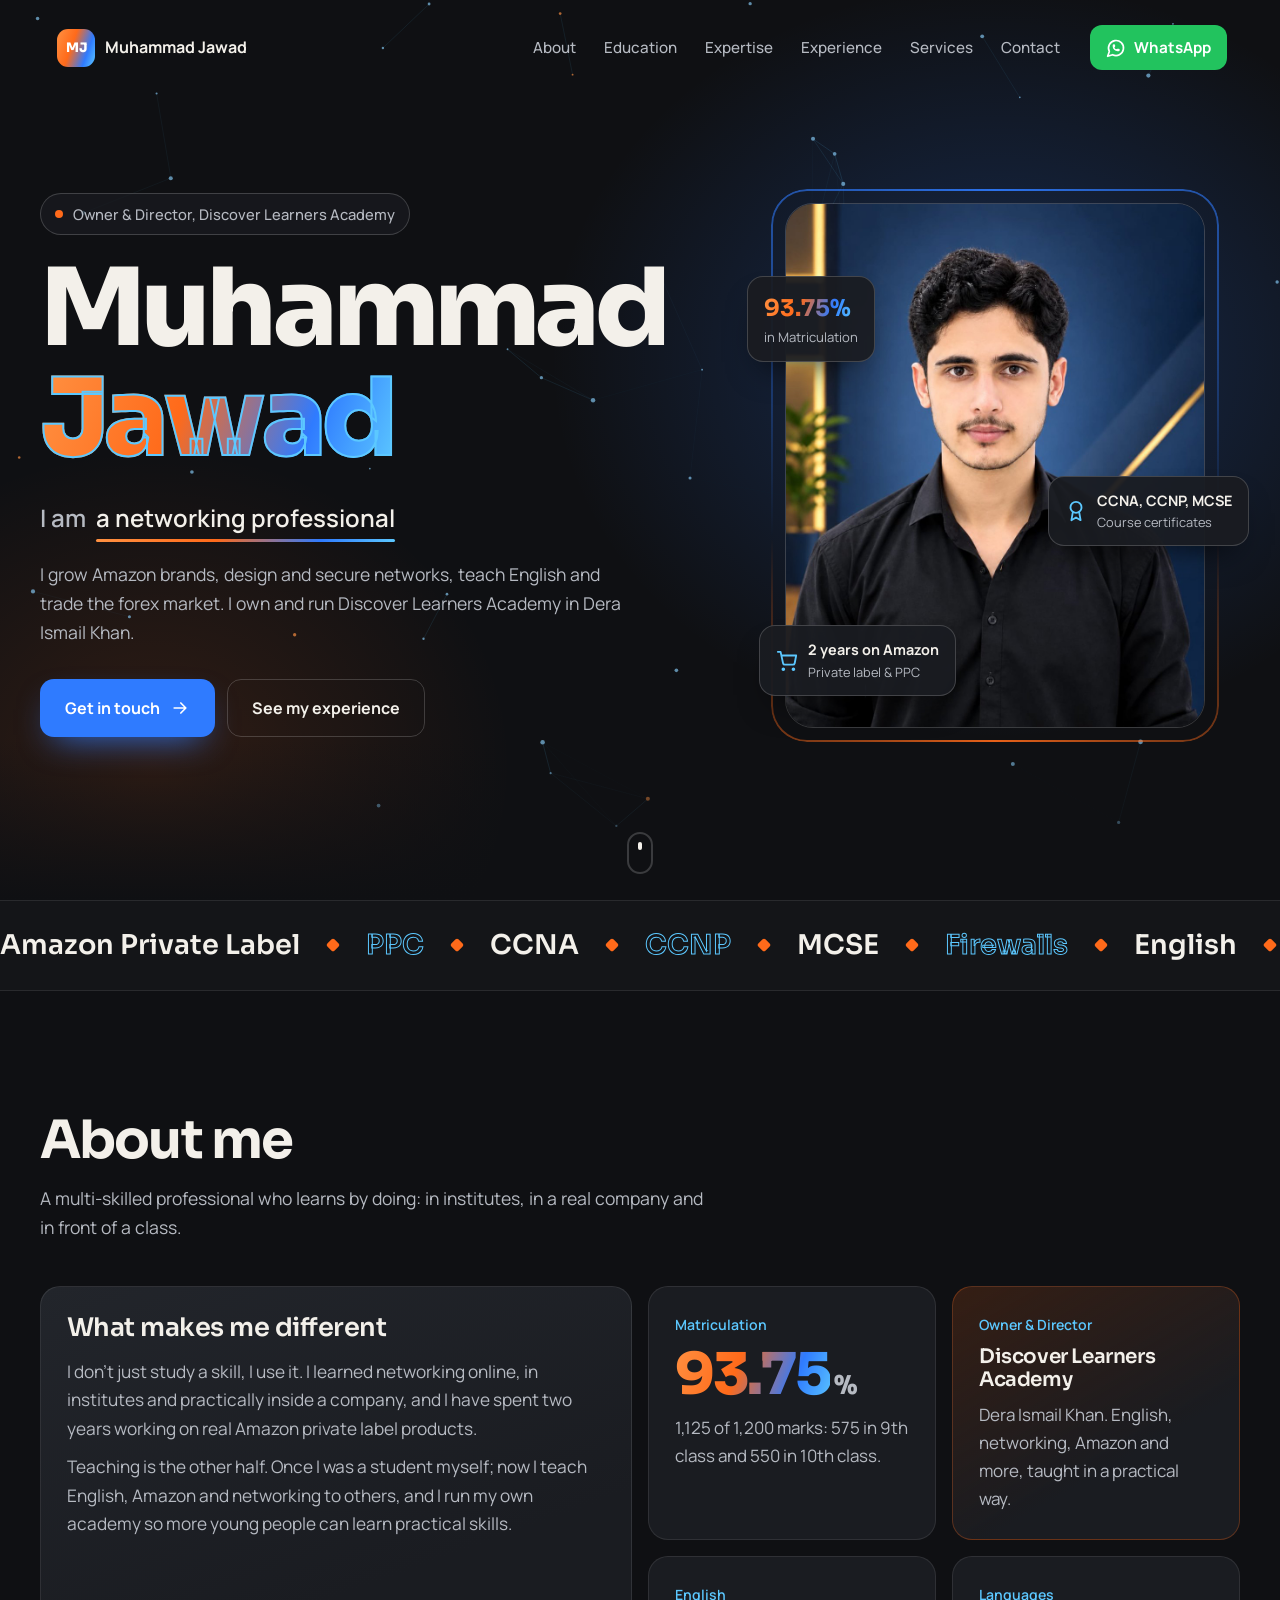
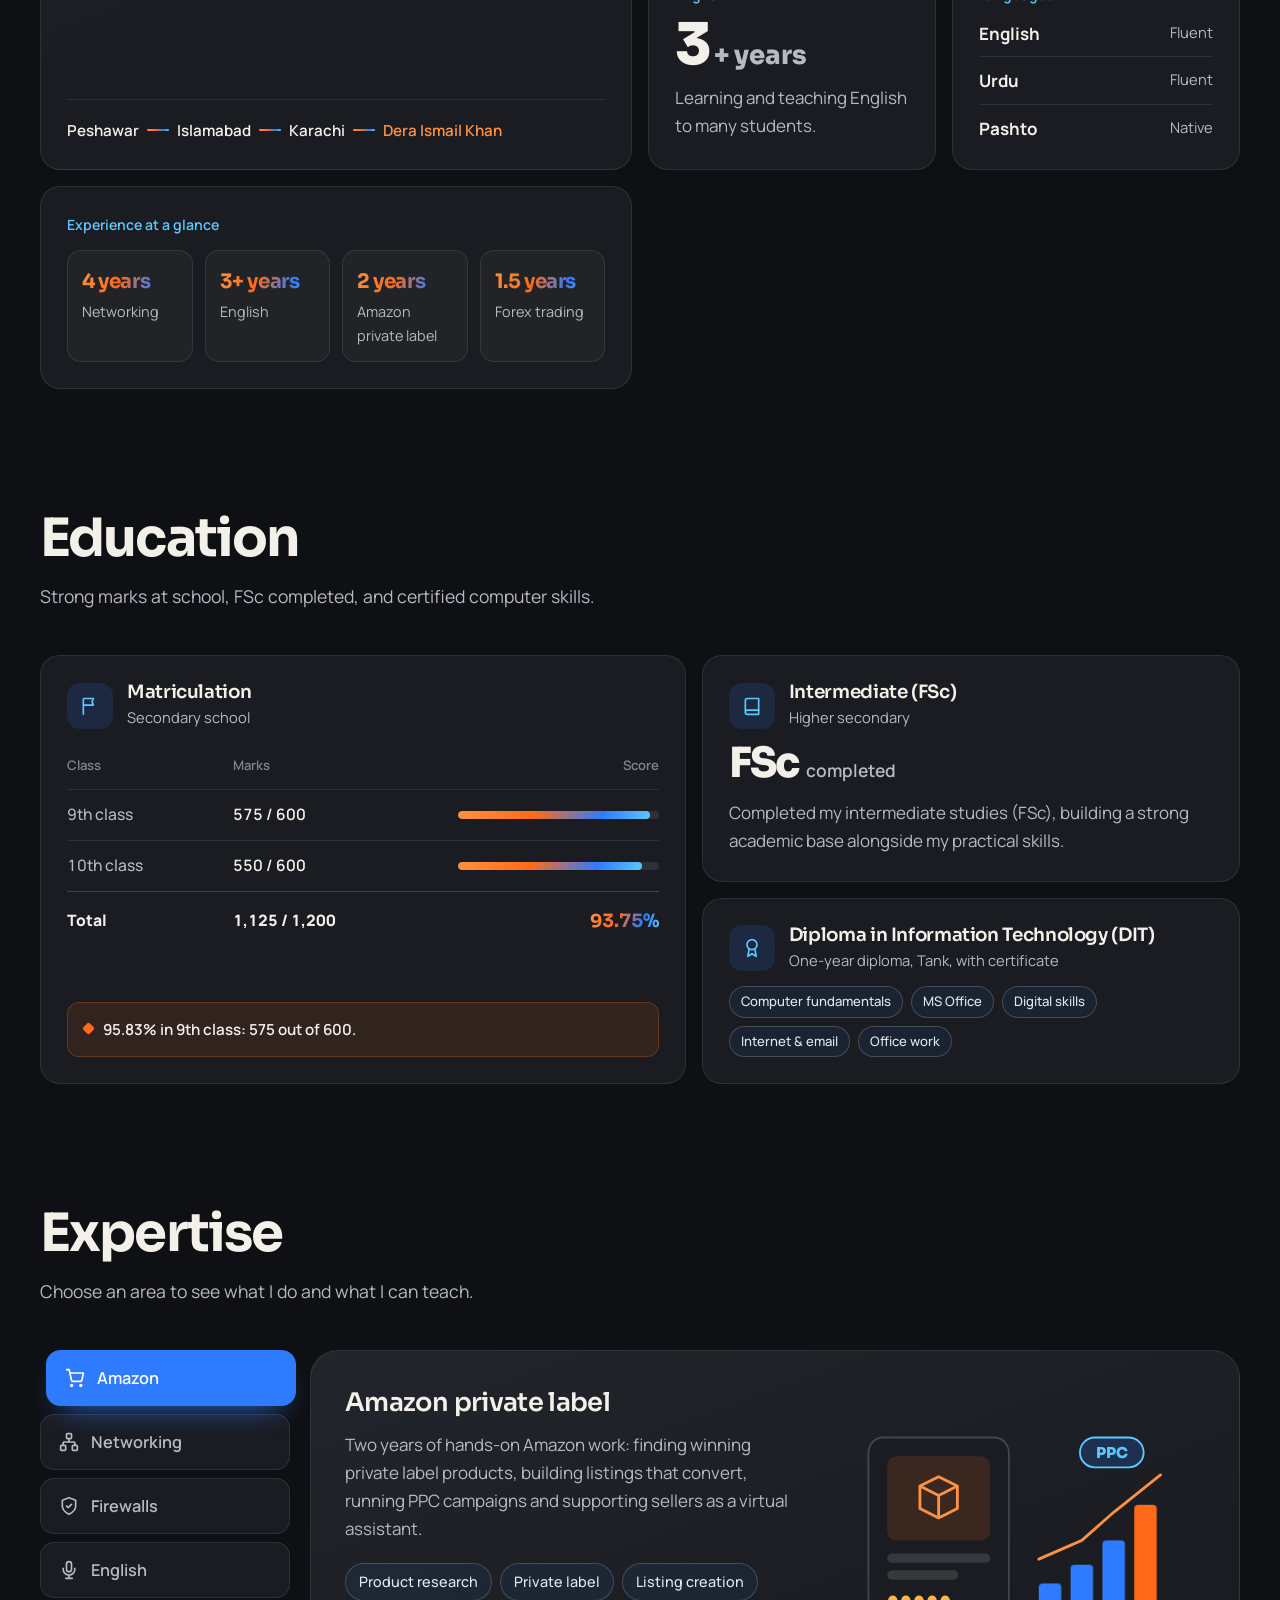
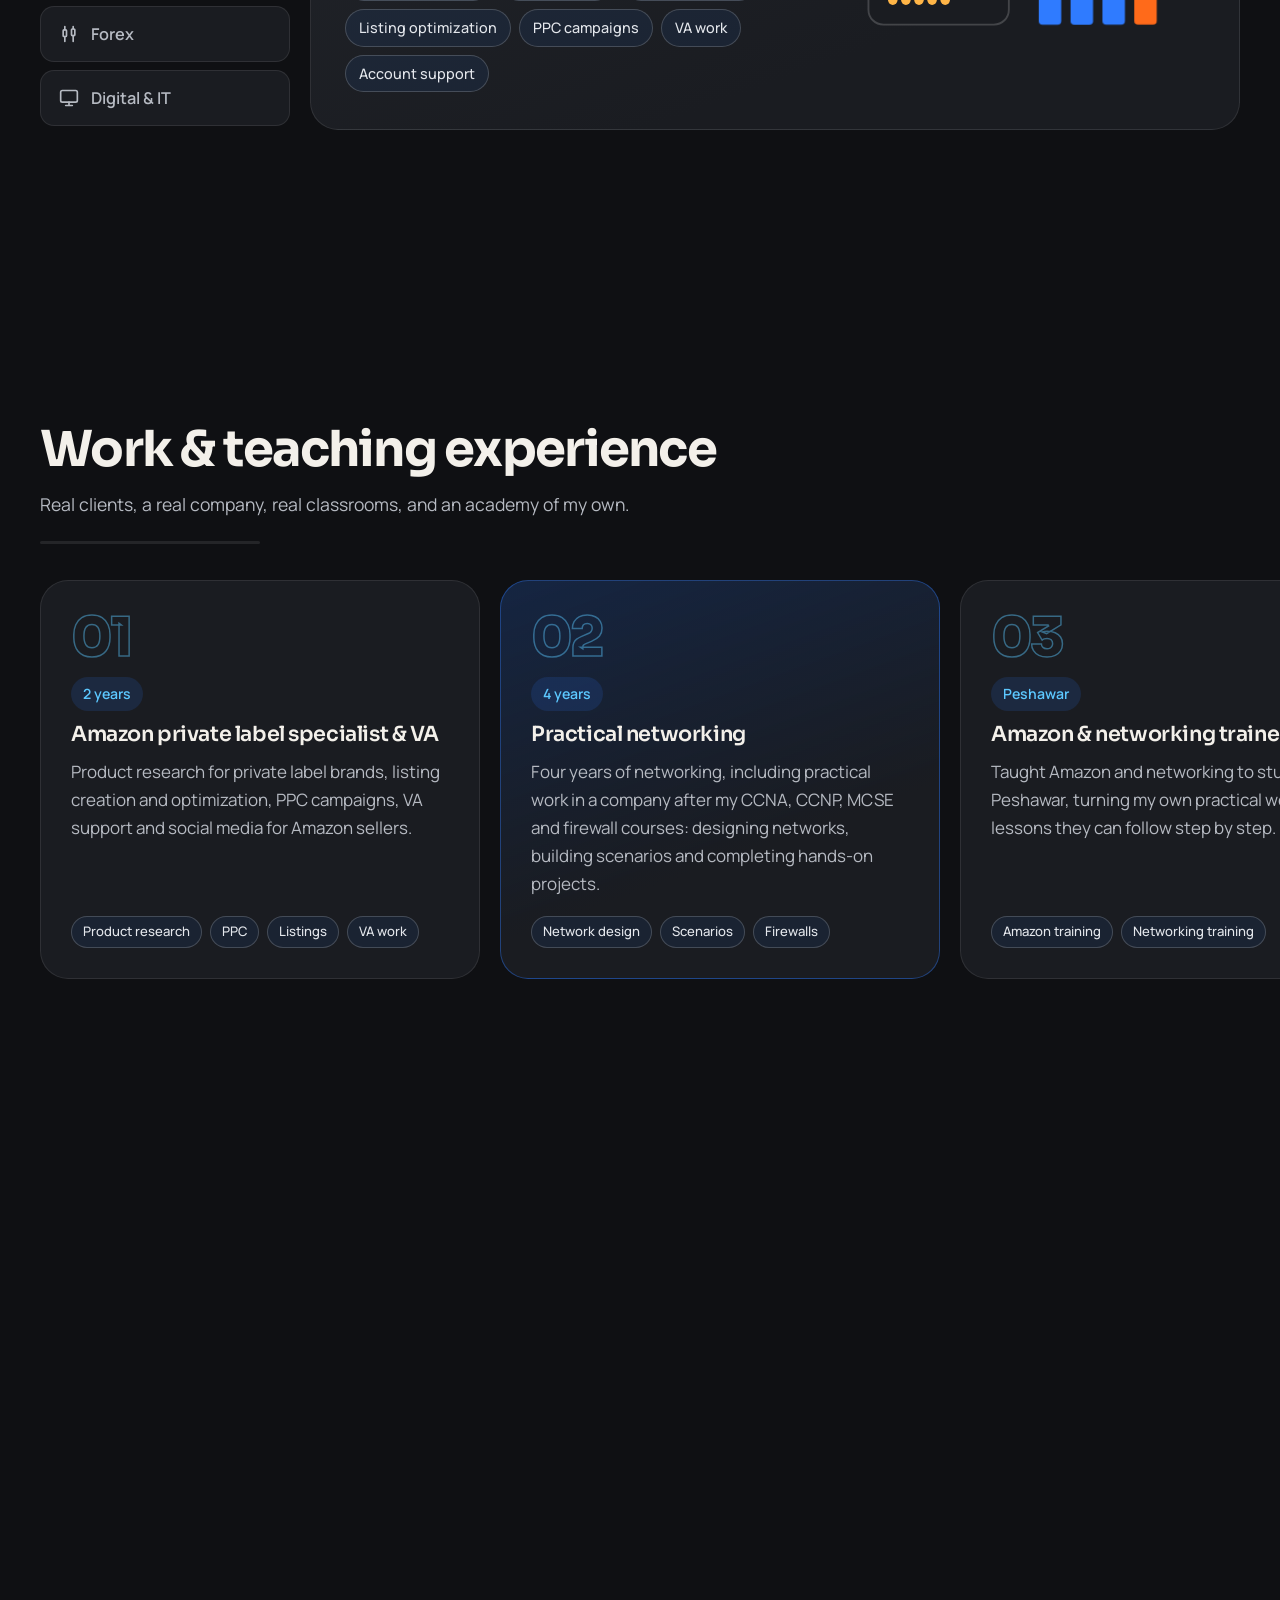
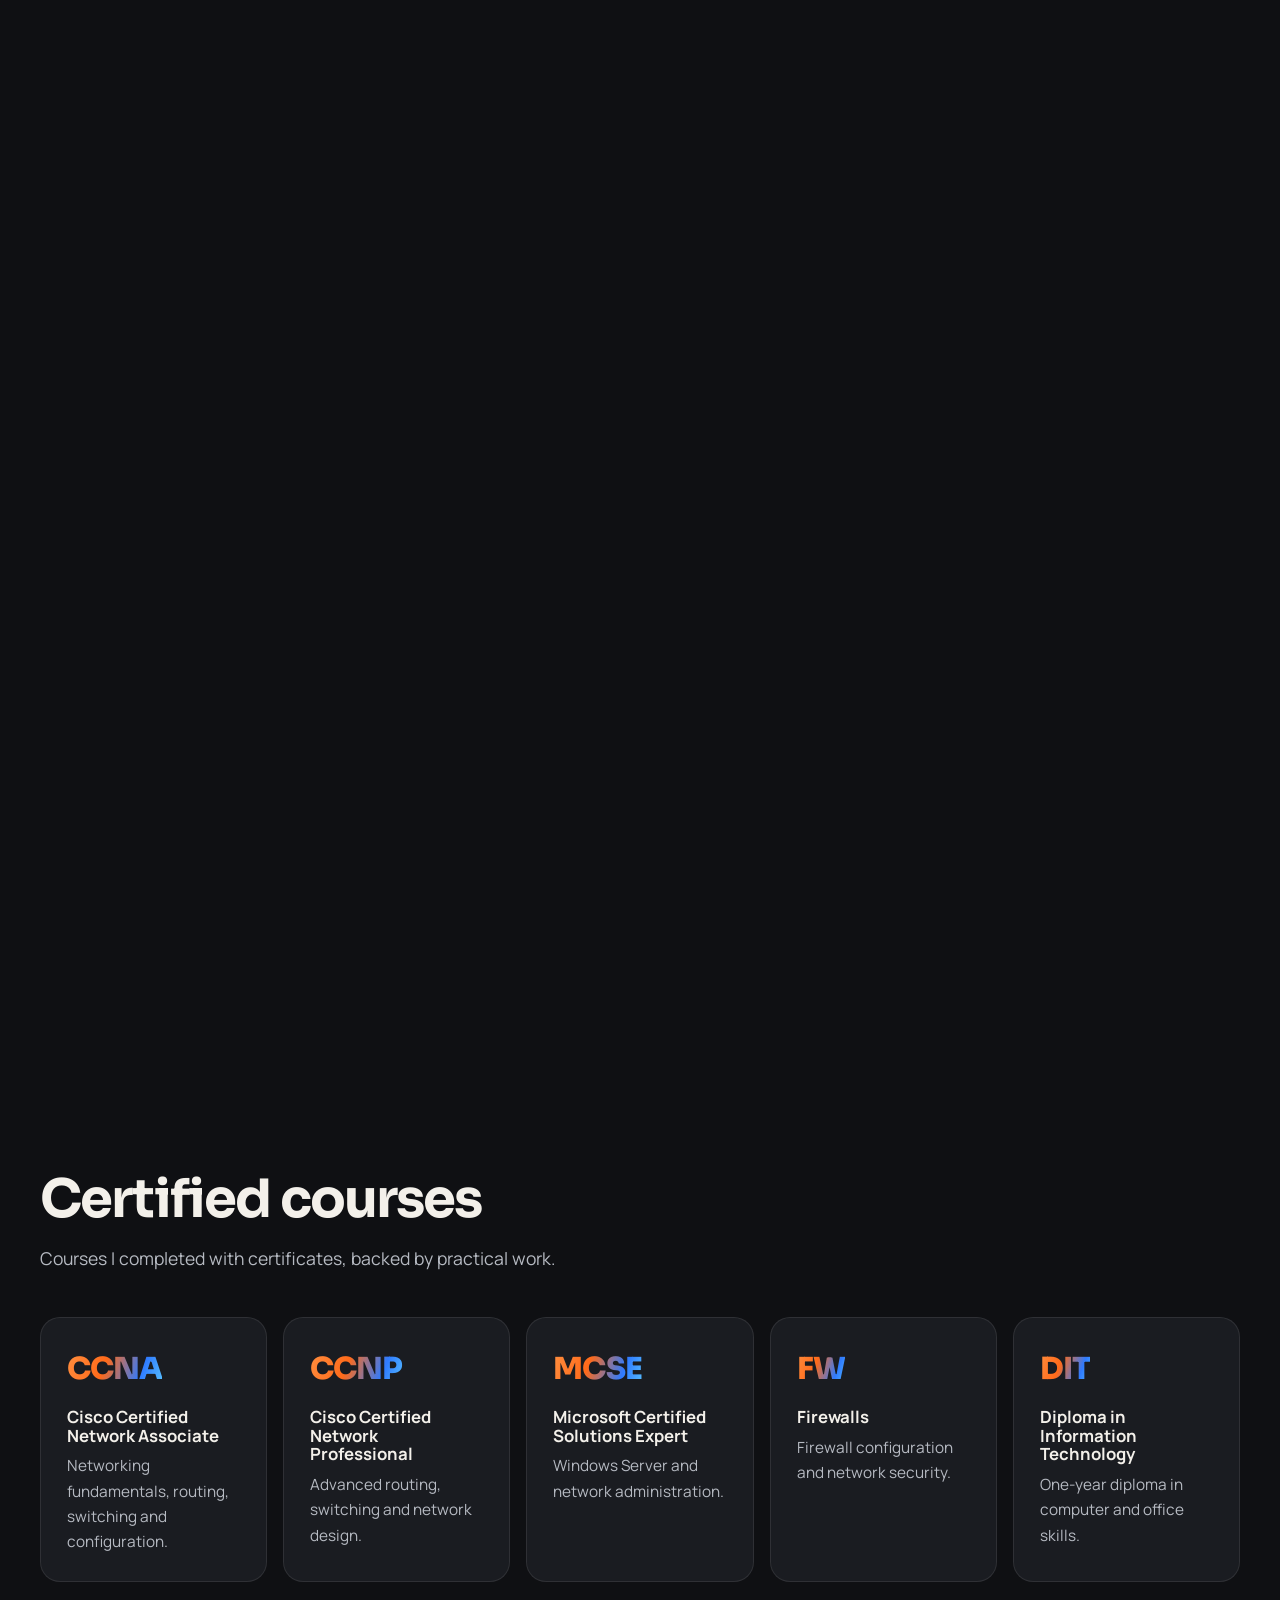
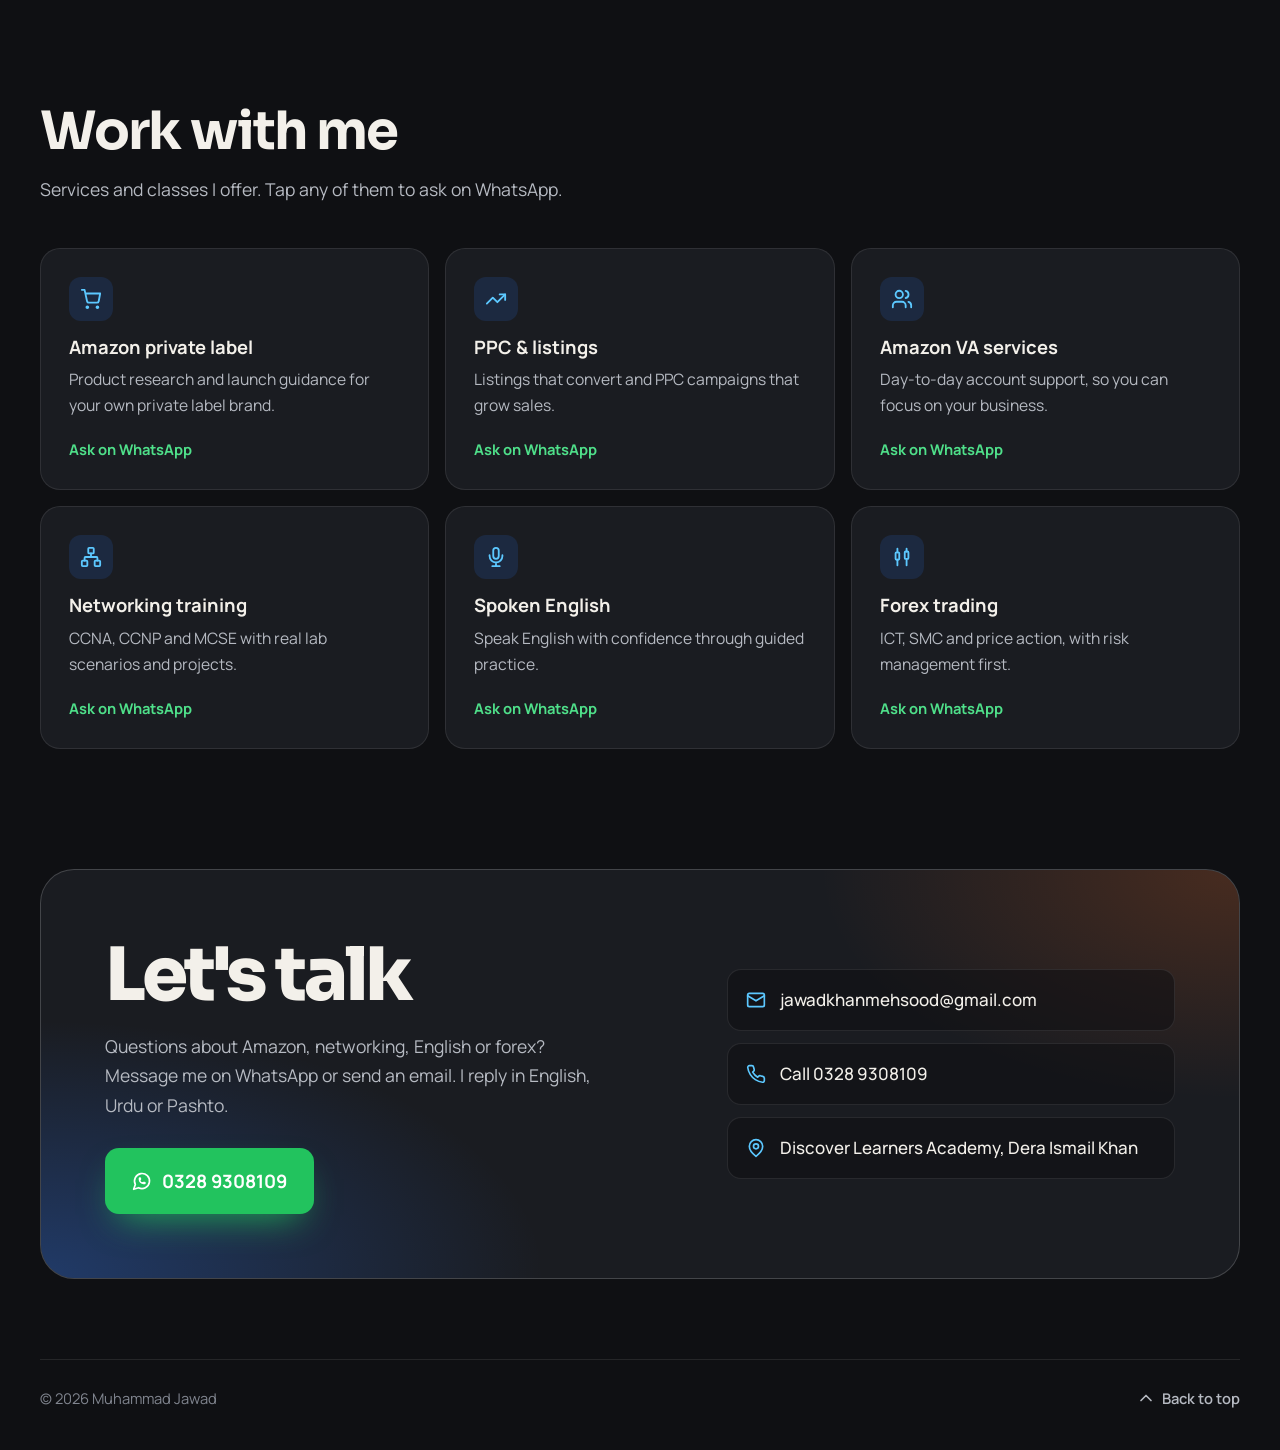
==== commit 53b495c0: "Add 4 years of networking experience Co-Authored-By: Claude Opus 5.5 <noreply@anthropic.com> Claude-" ====
--- a/index.html
+++ b/index.html
@@ -175,10 +175,10 @@
         <article class="tile tile--interests reveal" style="--d:.24s">
           <span class="tile__label">Experience at a glance</span>
           <ul class="yrs">
+            <li><strong>4 years</strong><span>Networking</span></li>
+            <li><strong>3+ years</strong><span>English</span></li>
             <li><strong>2 years</strong><span>Amazon private label</span></li>
-            <li><strong>3+ years</strong><span>English</span></li>
             <li><strong>1.5 years</strong><span>Forex trading</span></li>
-            <li><strong>1 year</strong><span>DIT diploma</span></li>
           </ul>
         </article>
       </div>
@@ -253,7 +253,7 @@
         <div class="tabs__panel" role="tabpanel" id="p-net" aria-labelledby="t-net" hidden>
           <div class="panel__text">
             <h3>Computer networking</h3>
-            <p>I studied CCNA, CCNP and MCSE online, in institutes and practically inside a company. I can design networks, build lab scenarios and complete real projects from planning to configuration.</p>
+            <p>Four years in networking. I studied CCNA, CCNP and MCSE online, in institutes and practically inside a company. I can design networks, build lab scenarios and complete real projects from planning to configuration.</p>
             <ul class="chips"><li>CCNA</li><li>CCNP</li><li>MCSE</li><li>Network design</li><li>Lab scenarios</li><li>Routing &amp; switching</li><li>Windows Server</li><li>Practical projects</li></ul>
           </div>
           <svg class="viz viz--net" viewBox="0 0 400 300" aria-hidden="true">
@@ -338,9 +338,9 @@
           </article>
           <article class="xp xp--blue">
             <span class="xp__step">02</span>
-            <span class="xp__city">Company experience</span>
+            <span class="xp__city">4 years</span>
             <h3>Practical networking</h3>
-            <p>Worked practically in a company after my CCNA, CCNP, MCSE and firewall courses: designing networks, building scenarios and completing hands-on projects.</p>
+            <p>Four years of networking, including practical work in a company after my CCNA, CCNP, MCSE and firewall courses: designing networks, building scenarios and completing hands-on projects.</p>
             <ul class="chips chips--sm"><li>Network design</li><li>Scenarios</li><li>Firewalls</li></ul>
           </article>
           <article class="xp">
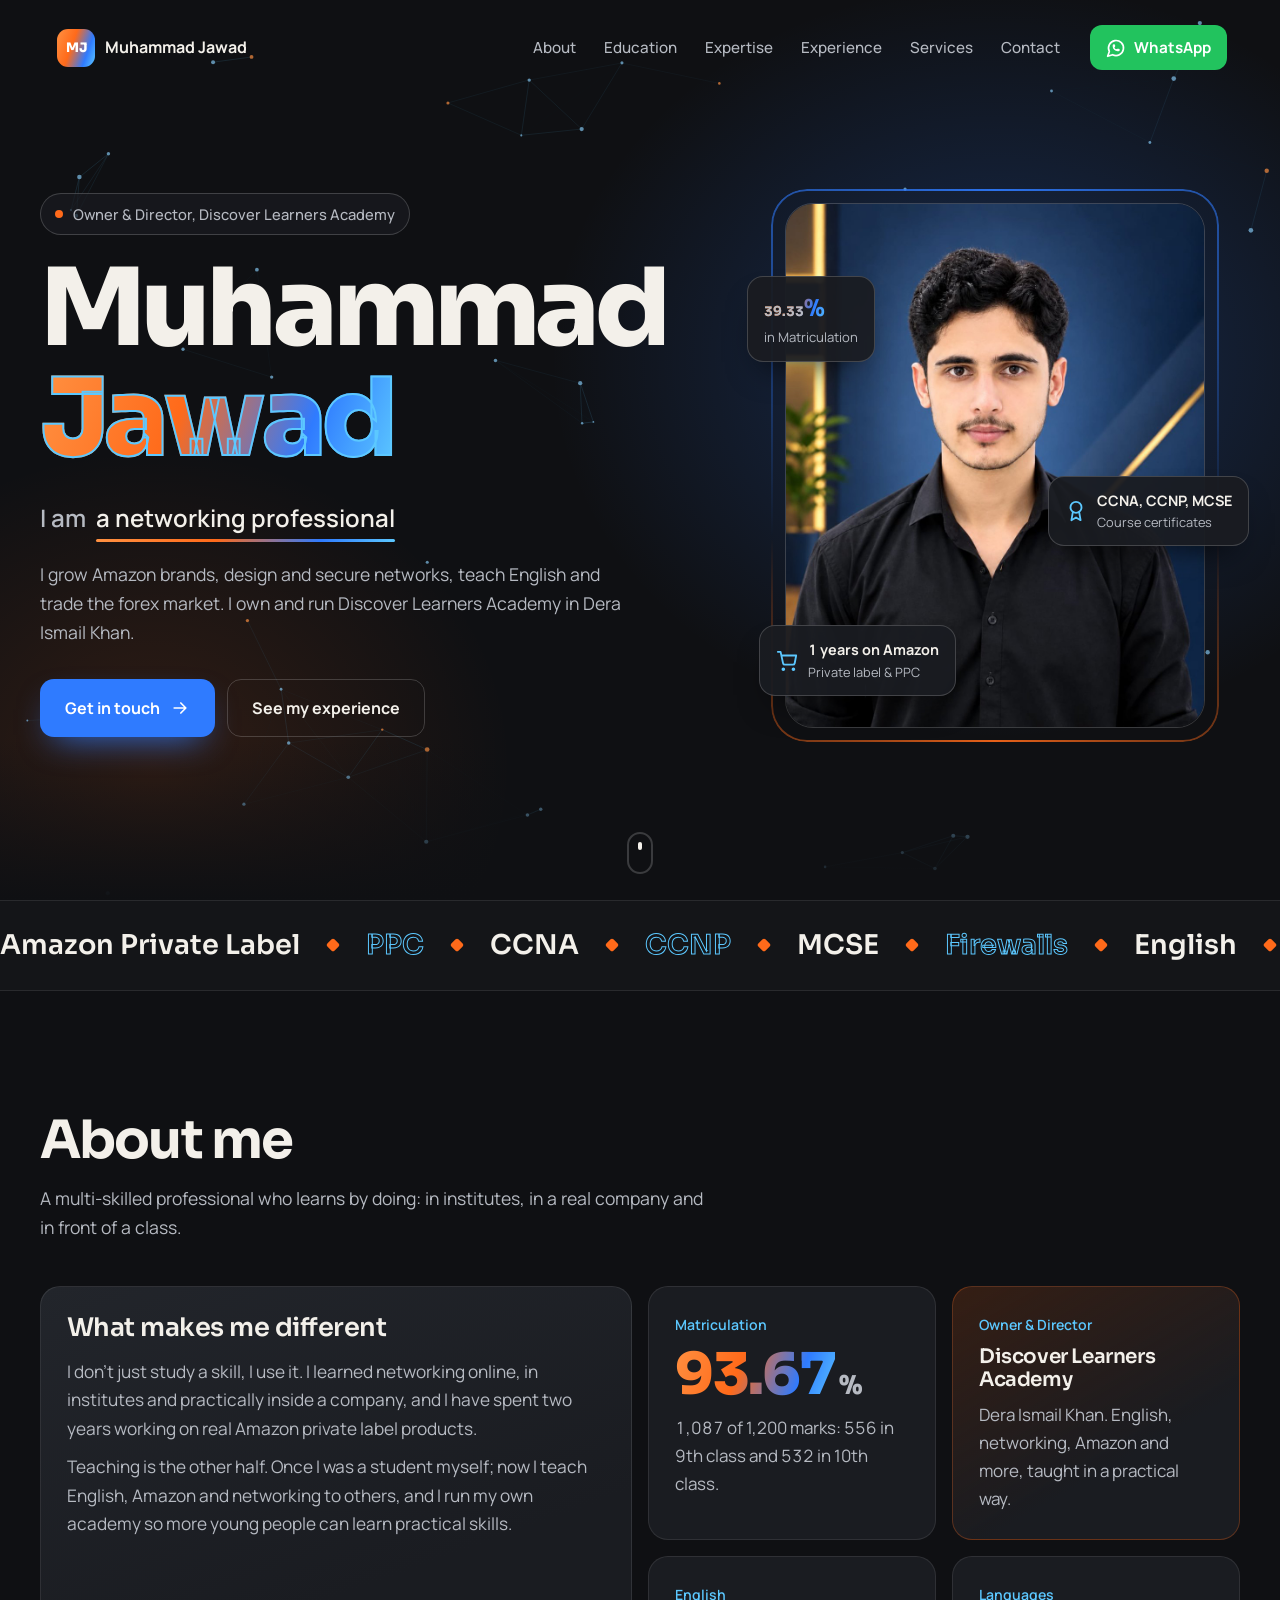
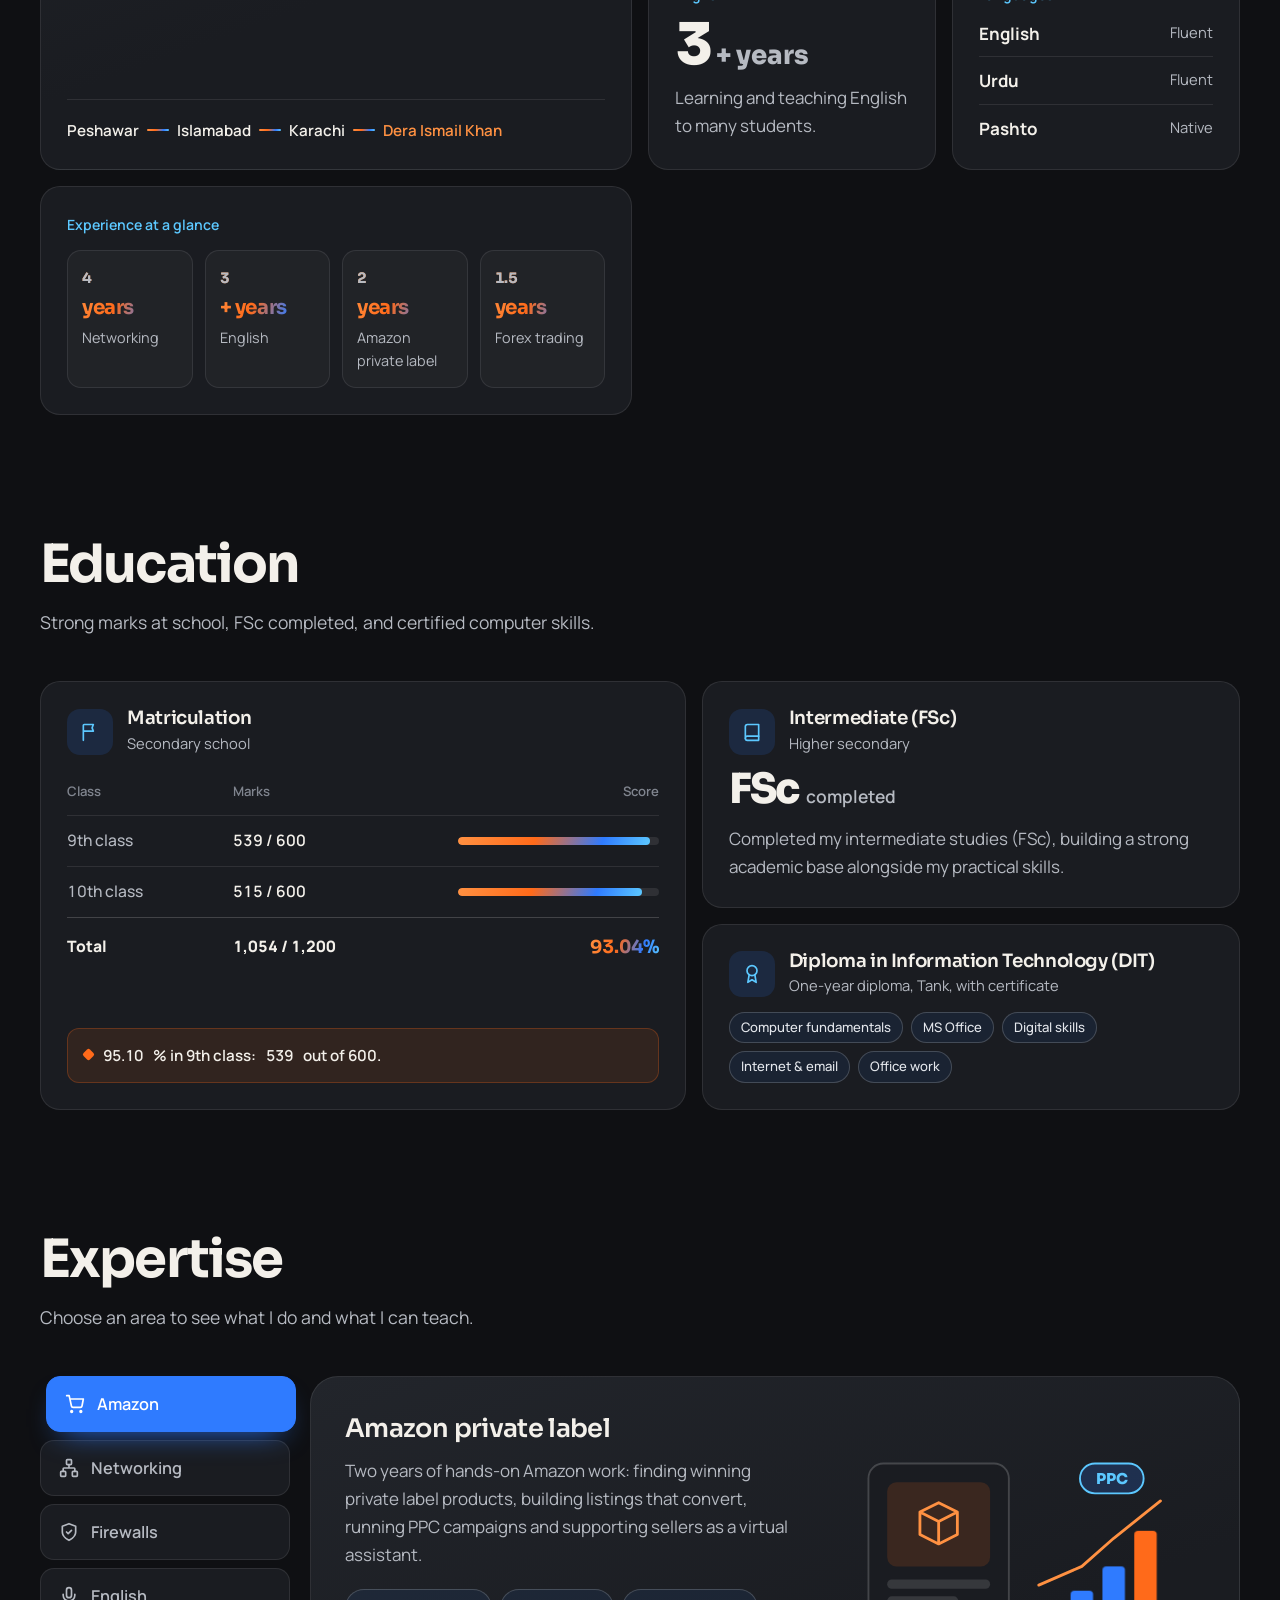
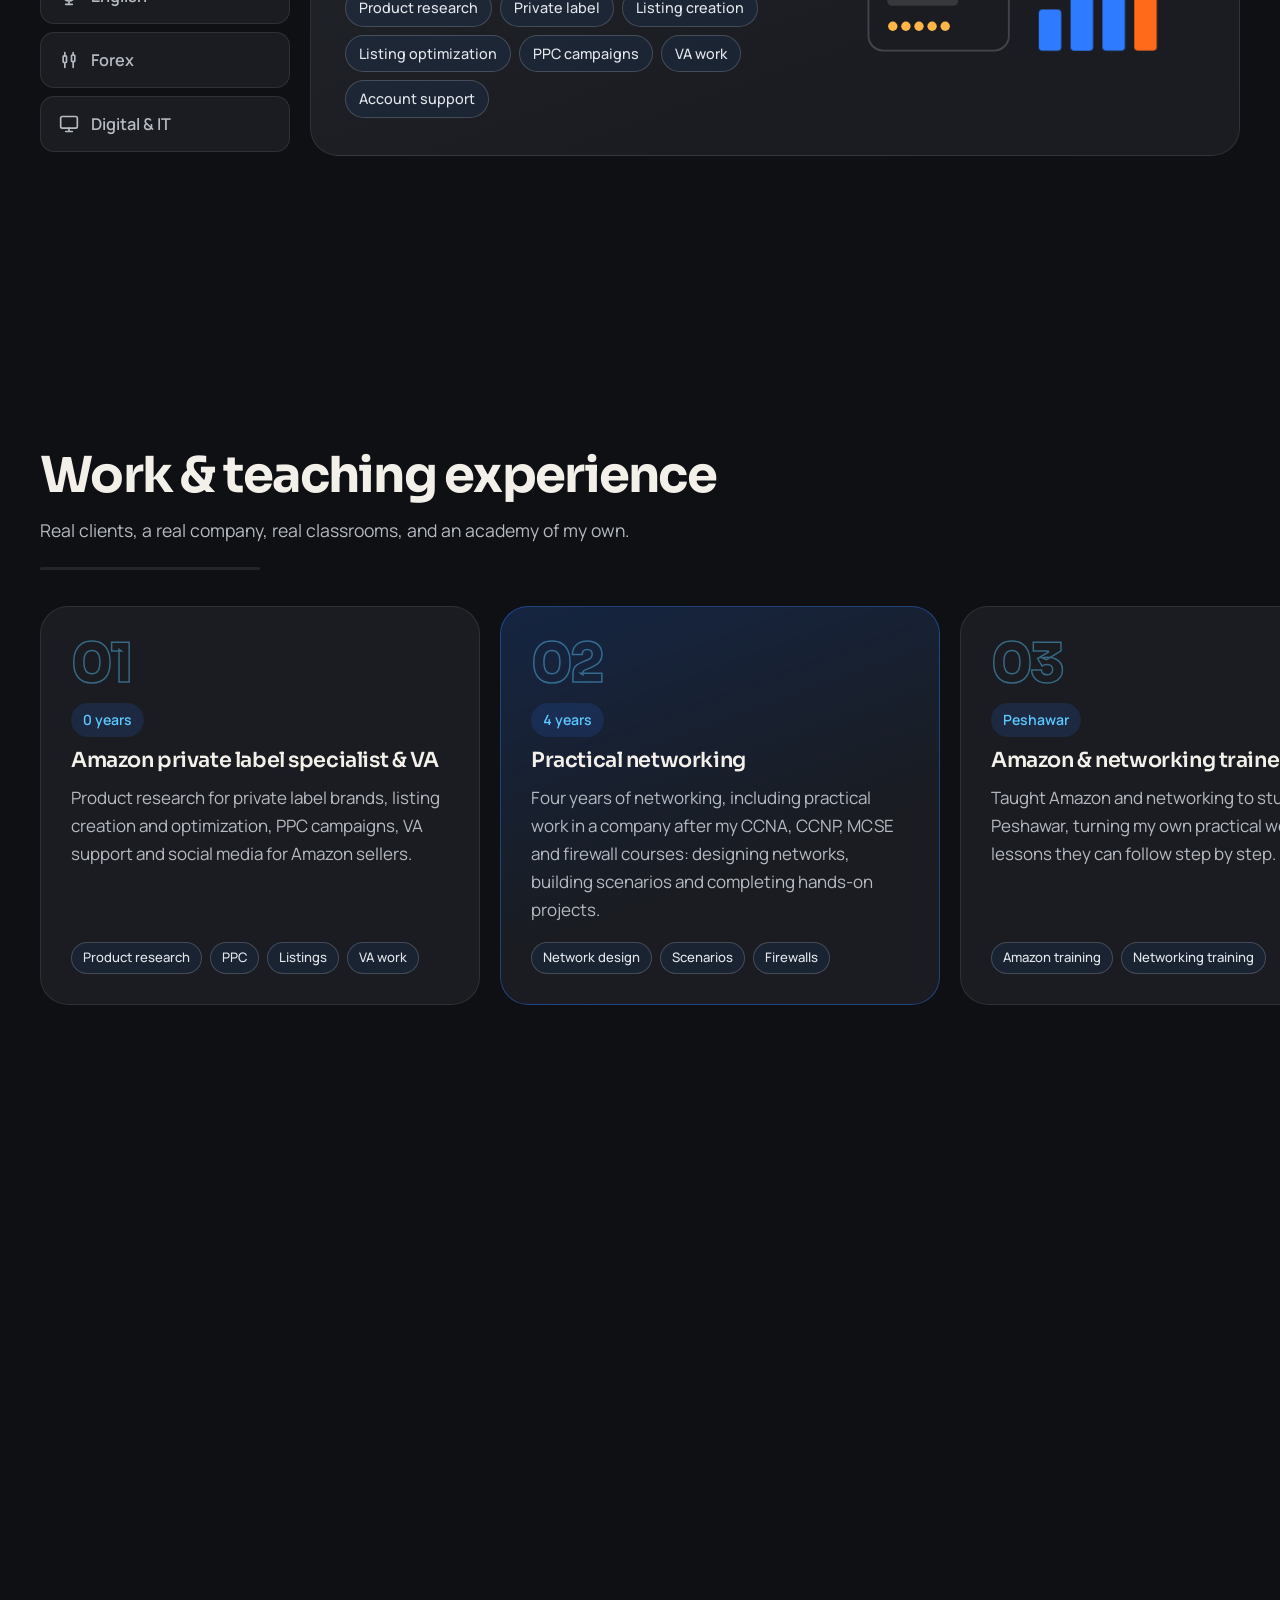
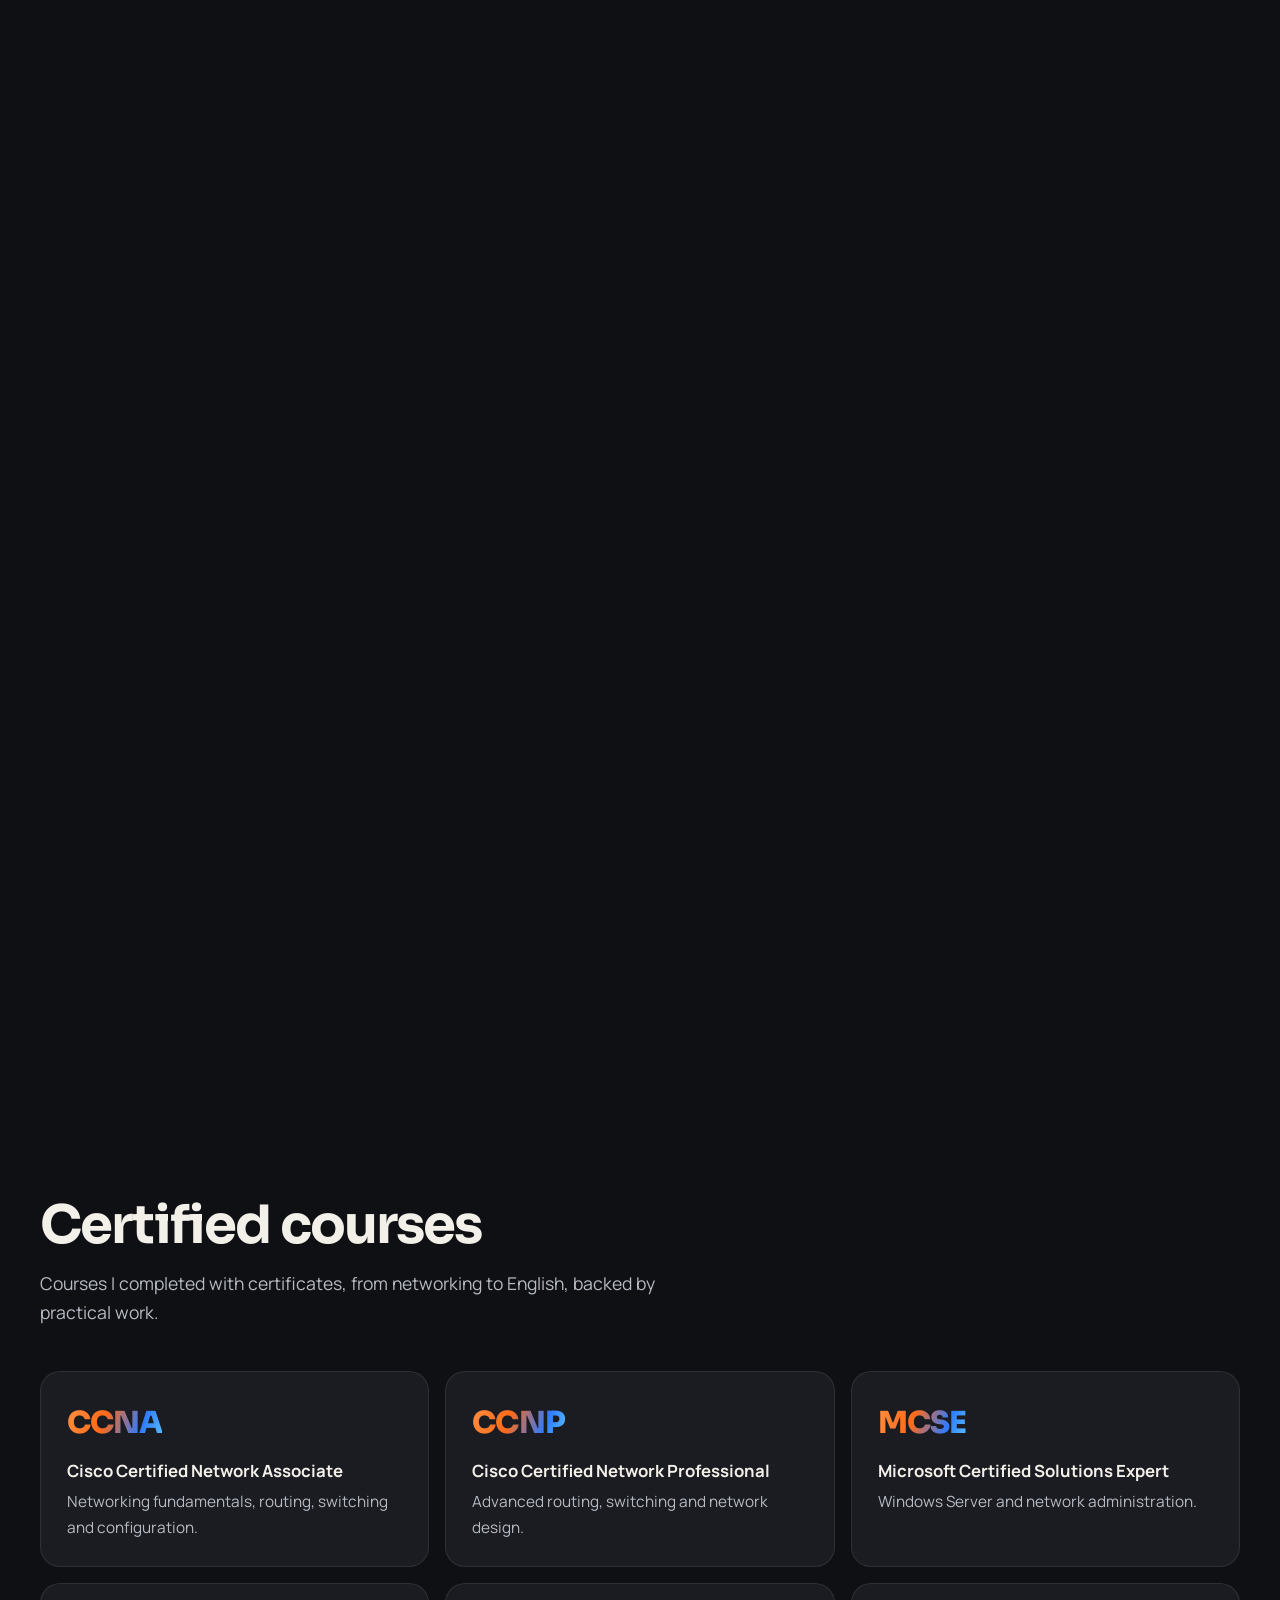
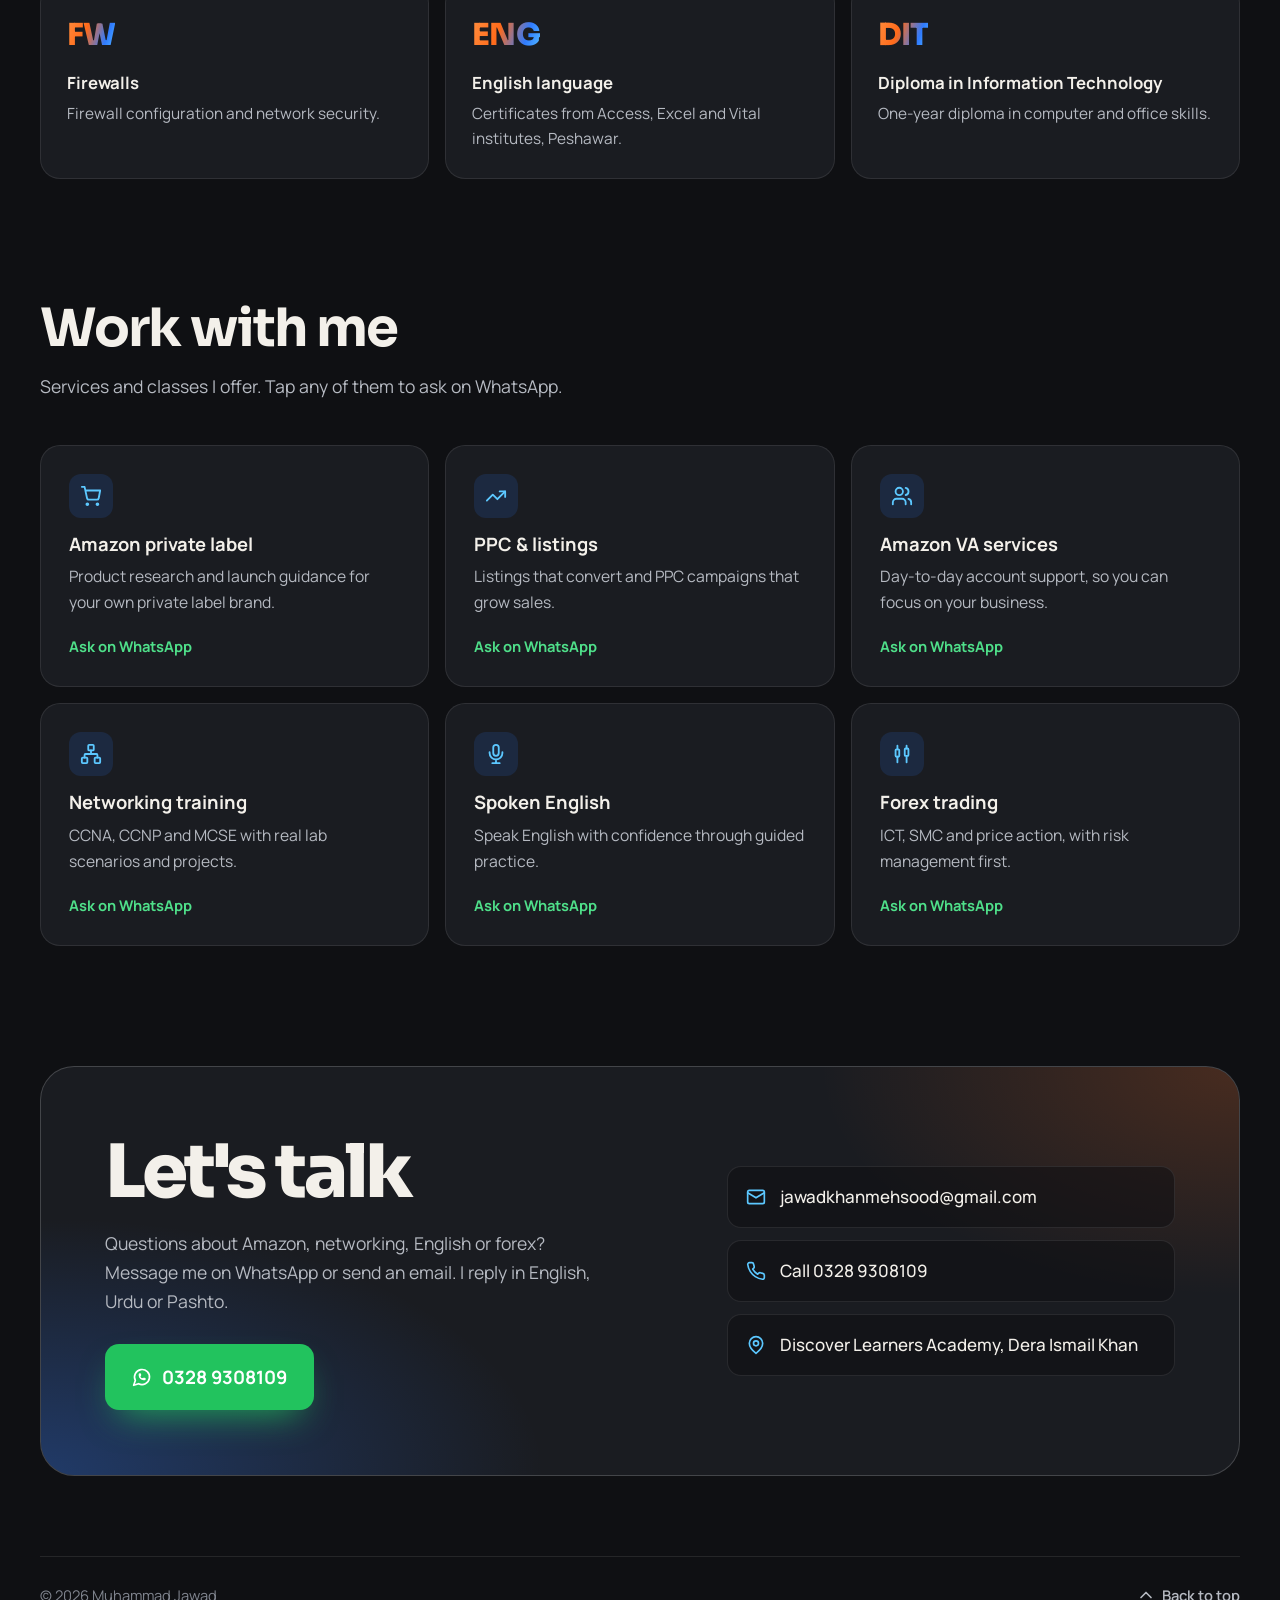
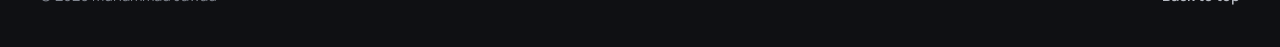
==== commit 749bf1bf: "Count up every number on screen; add English certificates (Access, Excel, Vital) Co-Authored-By: Cla" ====
--- a/index.html
+++ b/index.html
@@ -118,9 +118,9 @@
               <img src="assets/images/profile-photo.jpg" width="960" height="1200" alt="Portrait of Muhammad Jawad" fetchpriority="high">
             </div>
             <div class="portrait__ring" aria-hidden="true"></div>
-            <div class="badge badge--a"><strong>93.75%</strong><span>in Matriculation</span></div>
+            <div class="badge badge--a"><strong><span data-count="93.75" data-decimals="2">93.75</span>%</strong><span>in Matriculation</span></div>
             <div class="badge badge--b"><svg class="i" viewBox="0 0 24 24" aria-hidden="true"><use href="#i-cert"/></svg><span><strong>CCNA, CCNP, MCSE</strong><small>Course certificates</small></span></div>
-            <div class="badge badge--c"><svg class="i" viewBox="0 0 24 24" aria-hidden="true"><use href="#i-cart"/></svg><span><strong>2 years on Amazon</strong><small>Private label &amp; PPC</small></span></div>
+            <div class="badge badge--c"><svg class="i" viewBox="0 0 24 24" aria-hidden="true"><use href="#i-cart"/></svg><span><strong><span data-count="2">2</span> years on Amazon</strong><small>Private label &amp; PPC</small></span></div>
           </div>
         </div>
       </div>
@@ -152,7 +152,7 @@
         <article class="tile tile--score reveal" style="--d:.08s">
           <span class="tile__label">Matriculation</span>
           <p class="tile__big"><span data-count="93.75" data-decimals="2">93.75</span><small>%</small></p>
-          <p>1,125 of 1,200 marks: 575 in 9th class and 550 in 10th class.</p>
+          <p><span data-count="1125" data-sep>1,125</span> of 1,200 marks: <span data-count="575">575</span> in 9th class and <span data-count="550">550</span> in 10th class.</p>
         </article>
         <article class="tile tile--dla reveal" style="--d:.16s">
           <span class="tile__label">Owner &amp; Director</span>
@@ -175,10 +175,10 @@
         <article class="tile tile--interests reveal" style="--d:.24s">
           <span class="tile__label">Experience at a glance</span>
           <ul class="yrs">
-            <li><strong>4 years</strong><span>Networking</span></li>
-            <li><strong>3+ years</strong><span>English</span></li>
-            <li><strong>2 years</strong><span>Amazon private label</span></li>
-            <li><strong>1.5 years</strong><span>Forex trading</span></li>
+            <li><strong><span data-count="4">4</span> years</strong><span>Networking</span></li>
+            <li><strong><span data-count="3">3</span>+ years</strong><span>English</span></li>
+            <li><strong><span data-count="2">2</span> years</strong><span>Amazon private label</span></li>
+            <li><strong><span data-count="1.5" data-decimals="1">1.5</span> years</strong><span>Forex trading</span></li>
           </ul>
         </article>
       </div>
@@ -197,12 +197,12 @@
             <caption class="sr-only">Matriculation marks by class</caption>
             <thead><tr><th scope="col">Class</th><th scope="col">Marks</th><th scope="col" class="t-bar">Score</th></tr></thead>
             <tbody>
-              <tr><th scope="row">9th class</th><td>575 / 600</td><td class="t-bar"><span class="bar" style="--w:95.83%"></span></td></tr>
-              <tr><th scope="row">10th class</th><td>550 / 600</td><td class="t-bar"><span class="bar" style="--w:91.67%"></span></td></tr>
+              <tr><th scope="row">9th class</th><td><span data-count="575">575</span> / 600</td><td class="t-bar"><span class="bar" style="--w:95.83%"></span></td></tr>
+              <tr><th scope="row">10th class</th><td><span data-count="550">550</span> / 600</td><td class="t-bar"><span class="bar" style="--w:91.67%"></span></td></tr>
             </tbody>
-            <tfoot><tr><th scope="row">Total</th><td>1,125 / 1,200</td><td class="t-bar"><strong>93.75%</strong></td></tr></tfoot>
+            <tfoot><tr><th scope="row">Total</th><td><span data-count="1125" data-sep>1,125</span> / 1,200</td><td class="t-bar"><strong><span data-count="93.75" data-decimals="2">93.75</span>%</strong></td></tr></tfoot>
           </table>
-          <p class="edu__note">95.83% in 9th class: 575 out of 600.</p>
+          <p class="edu__note"><span data-count="95.83" data-decimals="2">95.83</span>% in 9th class: <span data-count="575">575</span> out of 600.</p>
         </article>
         <article class="edu__card reveal" style="--d:.08s">
           <div class="edu__top"><span class="edu__icon"><svg class="i" viewBox="0 0 24 24" aria-hidden="true"><use href="#i-book"/></svg></span><div><h3>Intermediate (FSc)</h3><p>Higher secondary</p></div></div>
@@ -281,8 +281,8 @@
         <div class="tabs__panel" role="tabpanel" id="p-eng" aria-labelledby="t-eng" hidden>
           <div class="panel__text">
             <h3>English language</h3>
-            <p>More than three years of learning and teaching English. I have been the student, so I know where learners get stuck, and I help them speak and write with confidence.</p>
-            <ul class="chips"><li>Spoken English</li><li>Conversation</li><li>Grammar</li><li>Writing</li><li>Confidence building</li><li>Teaching</li></ul>
+            <p>More than three years of learning and teaching English, with certificates from Access, Excel and Vital institutes in Peshawar. I have been the student, so I know where learners get stuck, and I help them speak and write with confidence.</p>
+            <ul class="chips"><li>Spoken English</li><li>Conversation</li><li>Grammar</li><li>Writing</li><li>Confidence building</li><li>Teaching</li><li>Access, Excel &amp; Vital certificates</li></ul>
           </div>
           <svg class="viz viz--eng" viewBox="0 0 400 300" aria-hidden="true">
             <g class="bubble a"><rect x="40" y="50" width="210" height="76" rx="22"/><path d="M80 126 l-14 26 l34 -26"/><text x="62" y="98">How are you?</text></g>
@@ -331,14 +331,14 @@
         <div class="hscroll__track">
           <article class="xp">
             <span class="xp__step">01</span>
-            <span class="xp__city">2 years</span>
+            <span class="xp__city"><span data-count="2">2</span> years</span>
             <h3>Amazon private label specialist &amp; VA</h3>
             <p>Product research for private label brands, listing creation and optimization, PPC campaigns, VA support and social media for Amazon sellers.</p>
             <ul class="chips chips--sm"><li>Product research</li><li>PPC</li><li>Listings</li><li>VA work</li></ul>
           </article>
           <article class="xp xp--blue">
             <span class="xp__step">02</span>
-            <span class="xp__city">4 years</span>
+            <span class="xp__city"><span data-count="4">4</span> years</span>
             <h3>Practical networking</h3>
             <p>Four years of networking, including practical work in a company after my CCNA, CCNP, MCSE and firewall courses: designing networks, building scenarios and completing hands-on projects.</p>
             <ul class="chips chips--sm"><li>Network design</li><li>Scenarios</li><li>Firewalls</li></ul>
@@ -354,12 +354,12 @@
             <span class="xp__step">04</span>
             <span class="xp__city">Peshawar &amp; D.I. Khan</span>
             <h3>English trainer</h3>
-            <p>More than three years of learning and teaching English, helping many students move from hesitation to speaking with confidence.</p>
+            <p>More than three years of learning and teaching English, certified by Access, Excel and Vital institutes in Peshawar, helping many students move from hesitation to speaking with confidence.</p>
             <ul class="chips chips--sm"><li>Spoken English</li><li>Grammar</li><li>Confidence</li></ul>
           </article>
           <article class="xp xp--blue">
             <span class="xp__step">05</span>
-            <span class="xp__city">1.5 years</span>
+            <span class="xp__city"><span data-count="1.5" data-decimals="1">1.5</span> years</span>
             <h3>Forex trader</h3>
             <p>Trading the forex market with ICT, SMC and price action, with risk management and discipline at the centre of every trade.</p>
             <ul class="chips chips--sm"><li>ICT</li><li>SMC</li><li>Price action</li></ul>
@@ -379,14 +379,15 @@
     <section id="courses" class="section wrap" aria-labelledby="courses-title">
       <div class="head reveal">
         <h2 id="courses-title">Certified courses</h2>
-        <p>Courses I completed with certificates, backed by practical work.</p>
-      </div>
-      <div class="courses courses--5">
+        <p>Courses I completed with certificates, from networking to English, backed by practical work.</p>
+      </div>
+      <div class="courses courses--6">
         <article class="course reveal"><span class="course__code">CCNA</span><h3>Cisco Certified Network Associate</h3><p>Networking fundamentals, routing, switching and configuration.</p></article>
         <article class="course reveal" style="--d:.06s"><span class="course__code">CCNP</span><h3>Cisco Certified Network Professional</h3><p>Advanced routing, switching and network design.</p></article>
         <article class="course reveal" style="--d:.12s"><span class="course__code">MCSE</span><h3>Microsoft Certified Solutions Expert</h3><p>Windows Server and network administration.</p></article>
         <article class="course reveal" style="--d:.18s"><span class="course__code">FW</span><h3>Firewalls</h3><p>Firewall configuration and network security.</p></article>
-        <article class="course reveal" style="--d:.24s"><span class="course__code">DIT</span><h3>Diploma in Information Technology</h3><p>One-year diploma in computer and office skills.</p></article>
+        <article class="course reveal" style="--d:.24s"><span class="course__code">ENG</span><h3>English language</h3><p>Certificates from Access, Excel and Vital institutes, Peshawar.</p></article>
+        <article class="course reveal" style="--d:.3s"><span class="course__code">DIT</span><h3>Diploma in Information Technology</h3><p>One-year diploma in computer and office skills.</p></article>
       </div>
     </section>
 
--- a/css/style.css
+++ b/css/style.css
@@ -425,3 +425,6 @@
 .edu__card--dit { grid-column: auto; }
 @media (max-width: 1100px) { .edu__card--matric { grid-column: auto; grid-row: span 2; } }
 @media (max-width: 600px) { .edu { grid-template-columns: 1fr; } .edu__card--matric { grid-row: auto; } }
+.courses--6 { grid-template-columns: repeat(3, 1fr); }
+@media (max-width: 900px) { .courses--6 { grid-template-columns: repeat(2, 1fr); } }
+@media (max-width: 600px) { .courses--6 { grid-template-columns: 1fr; } }
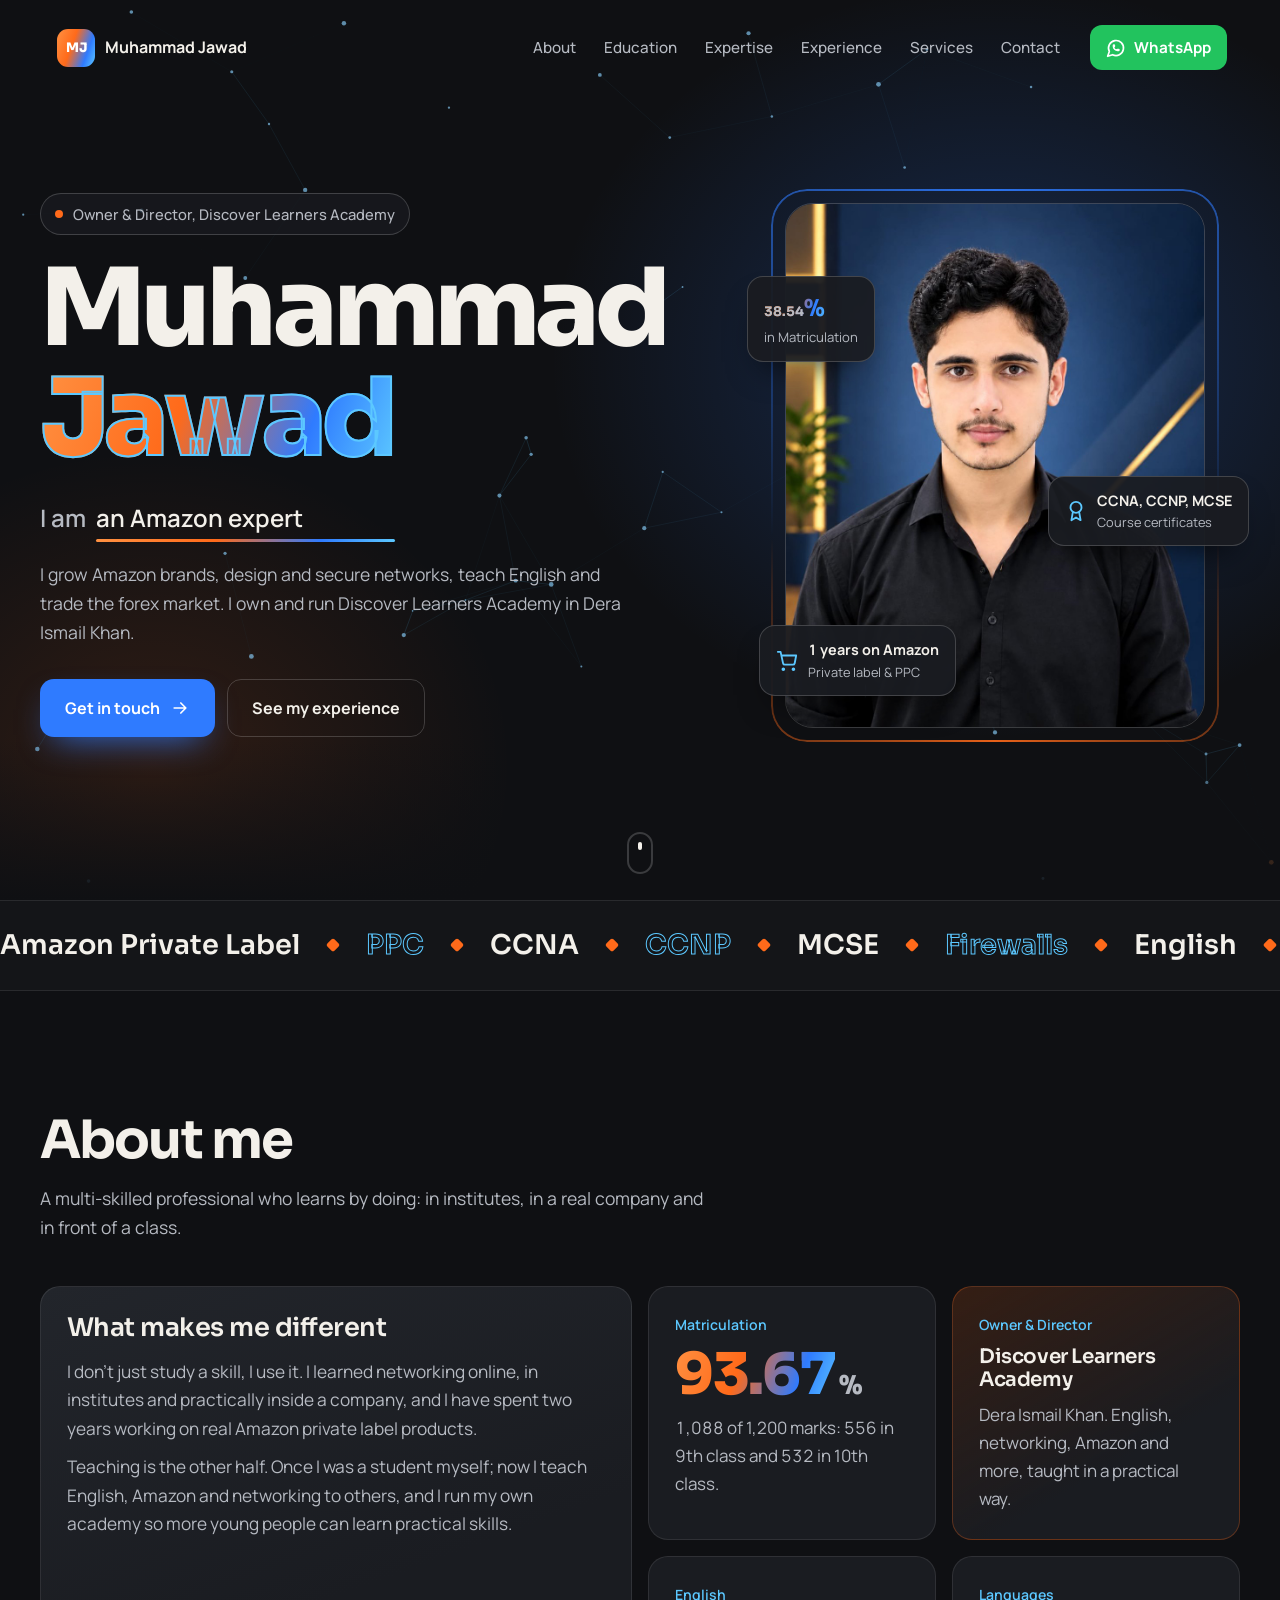
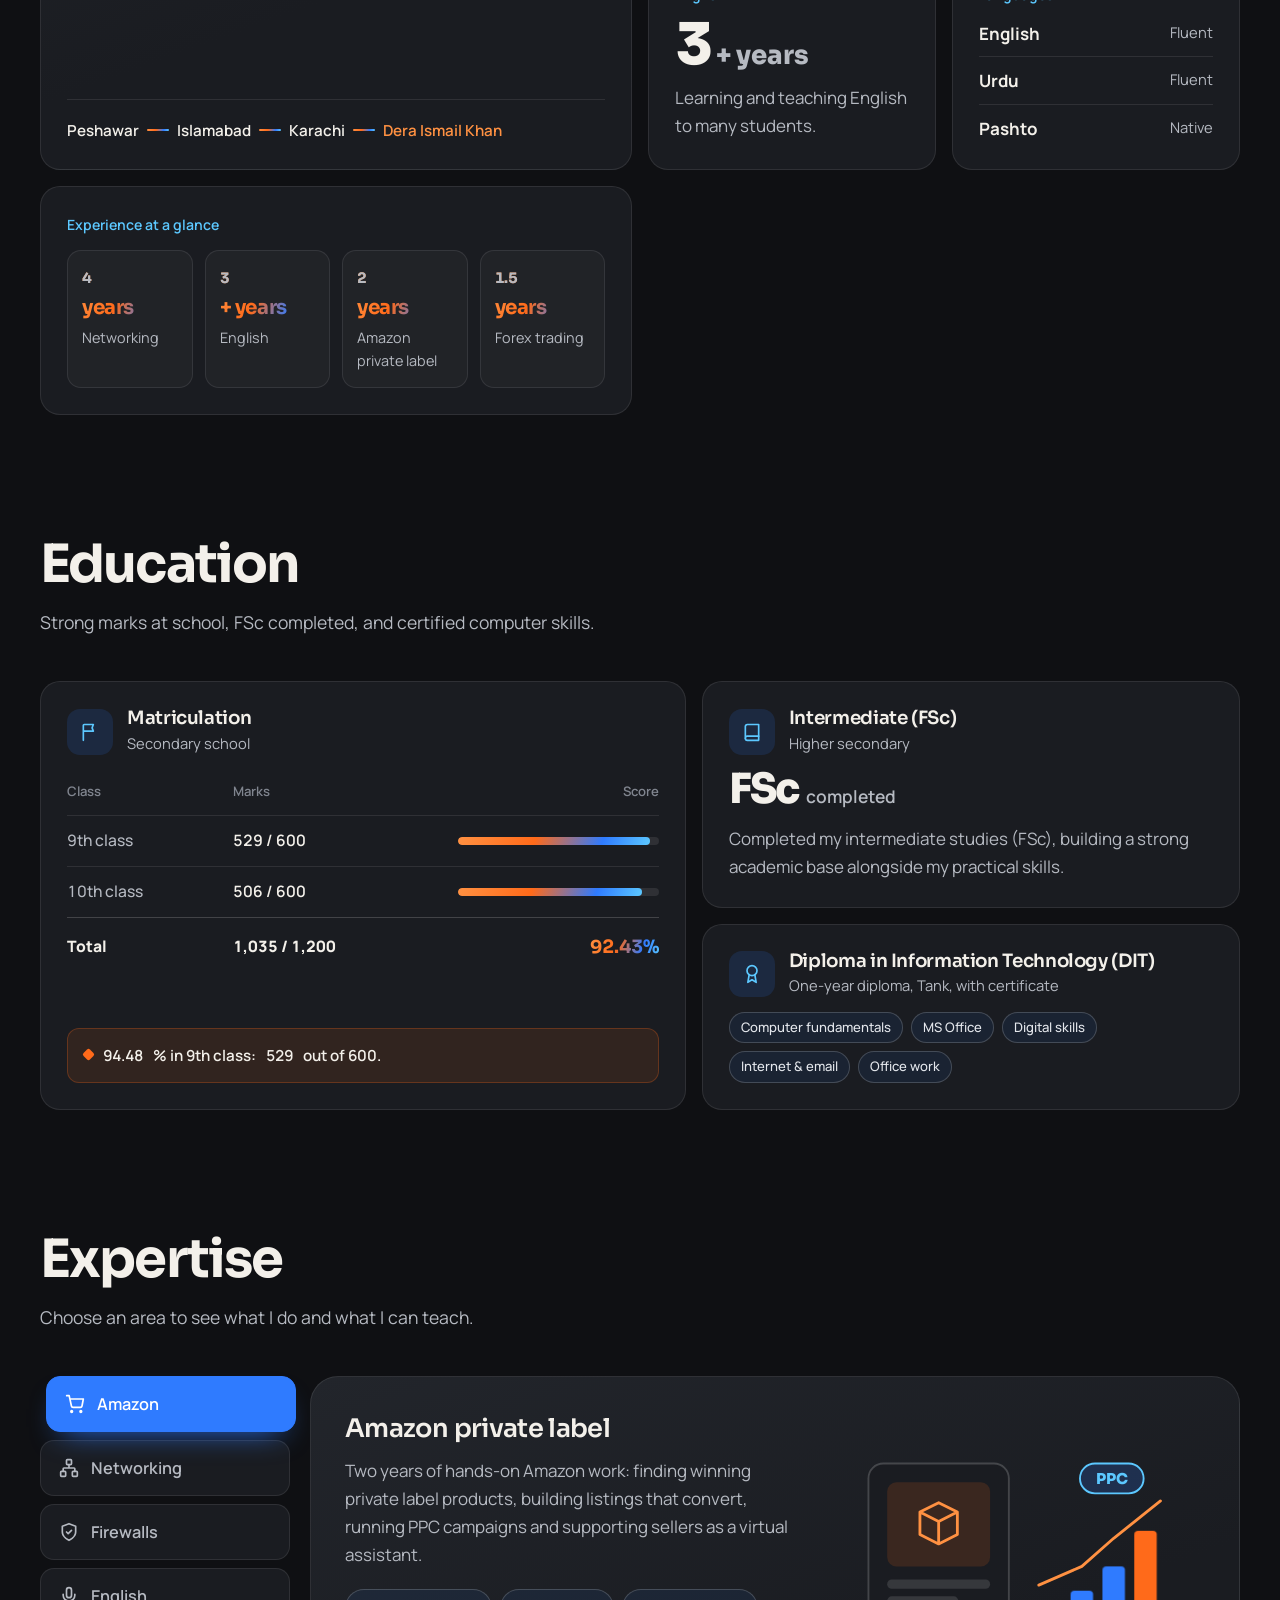
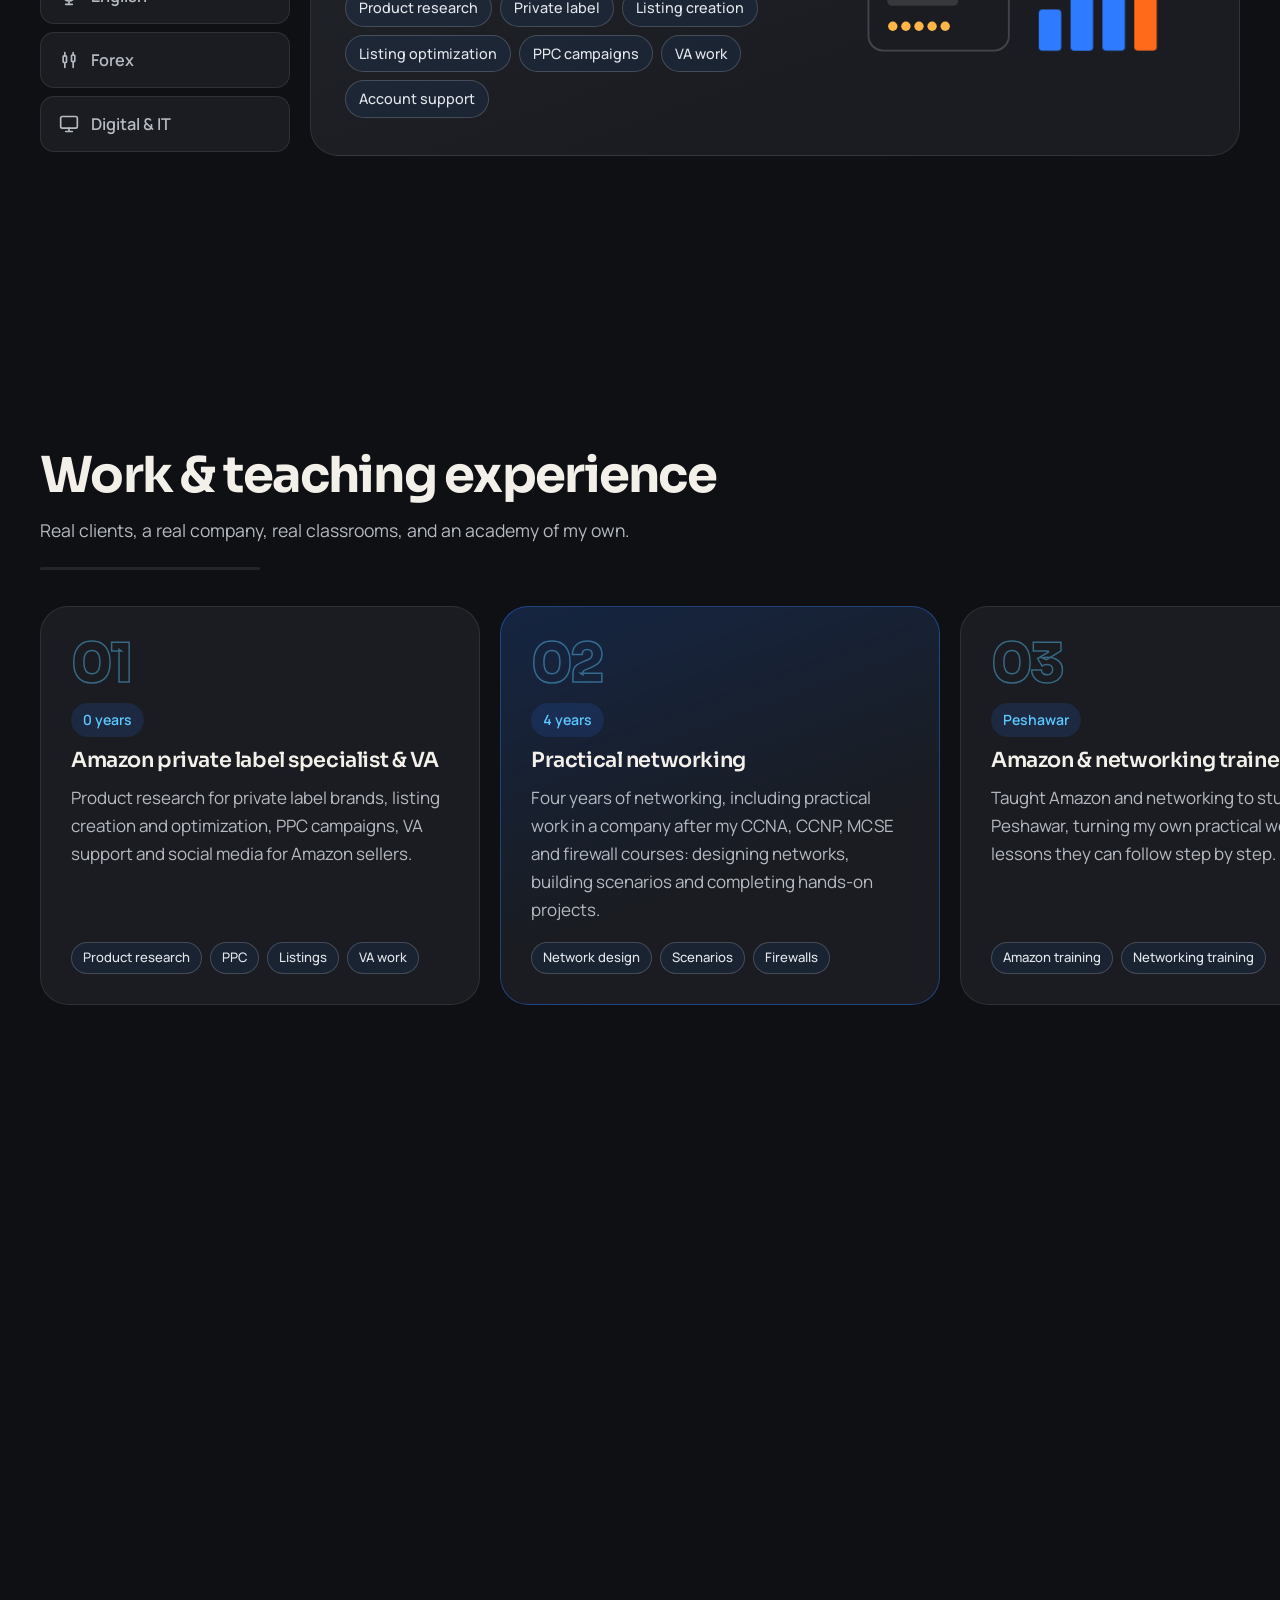
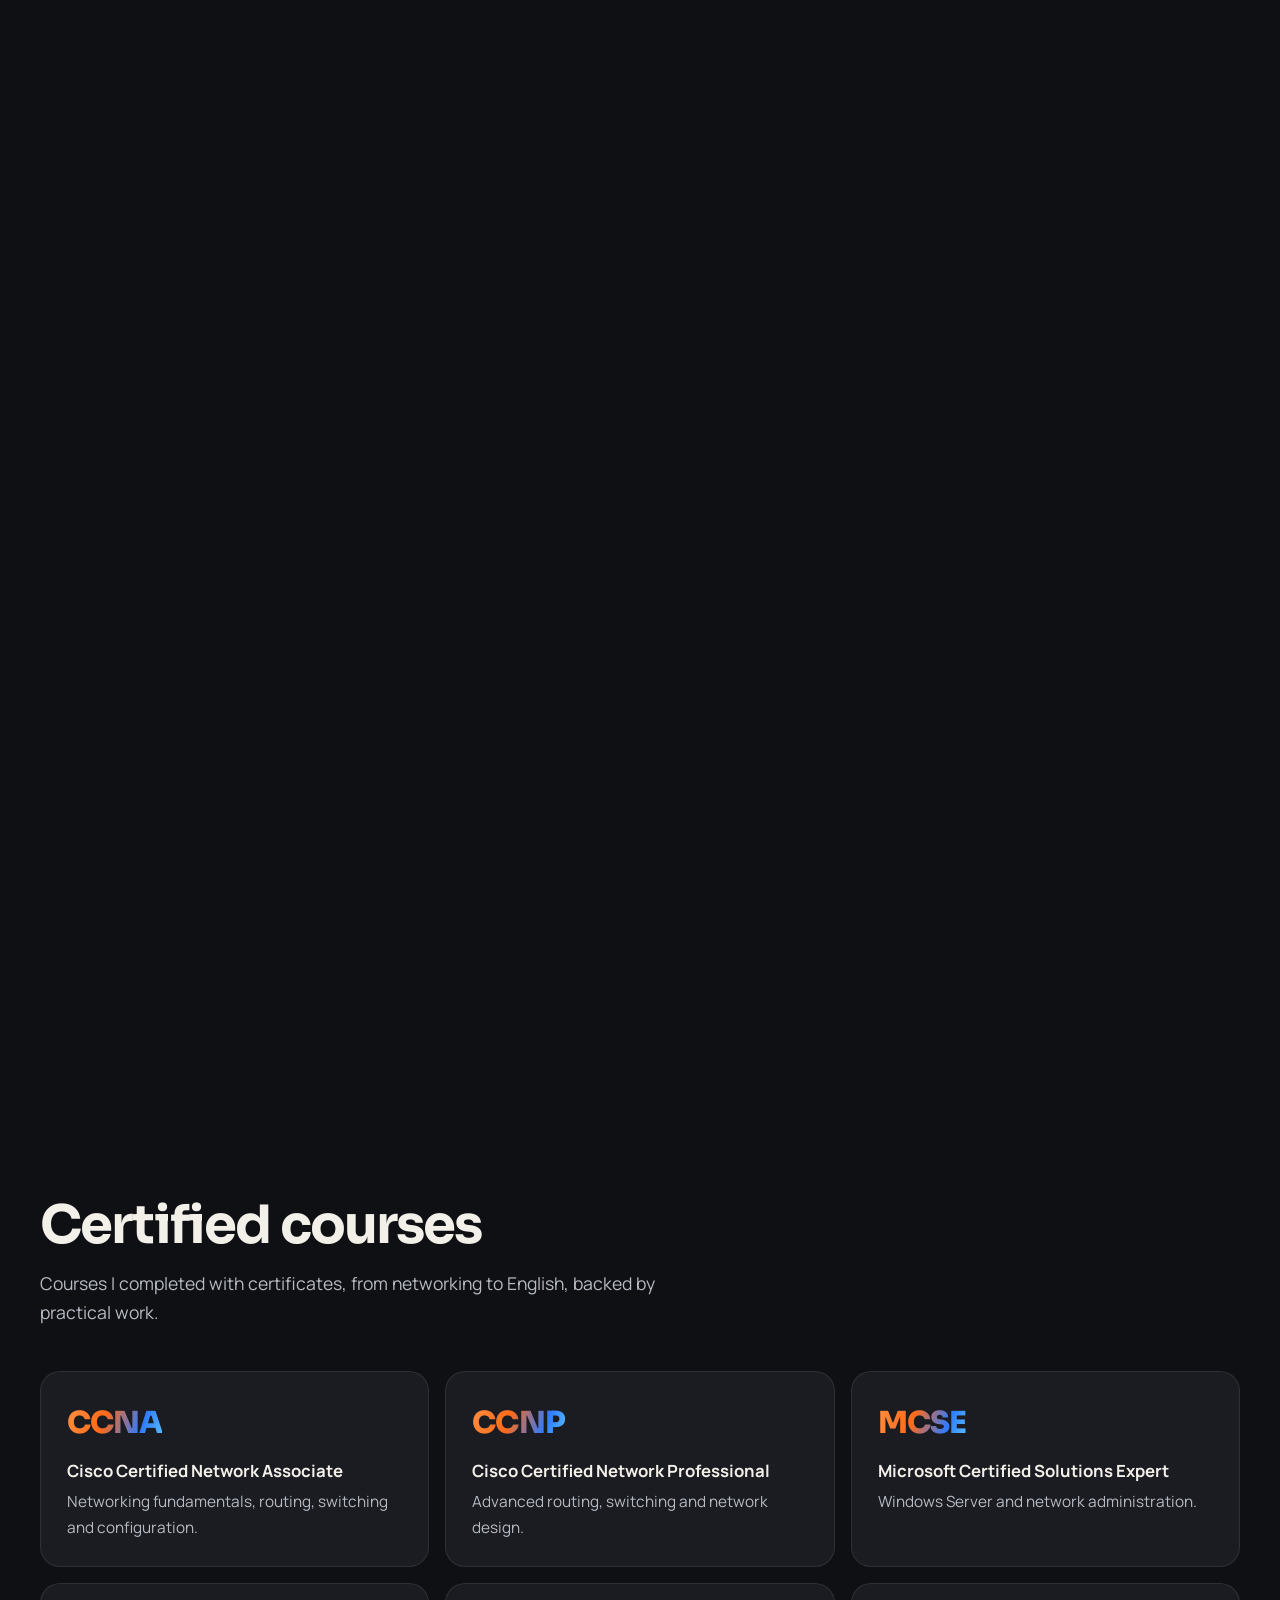
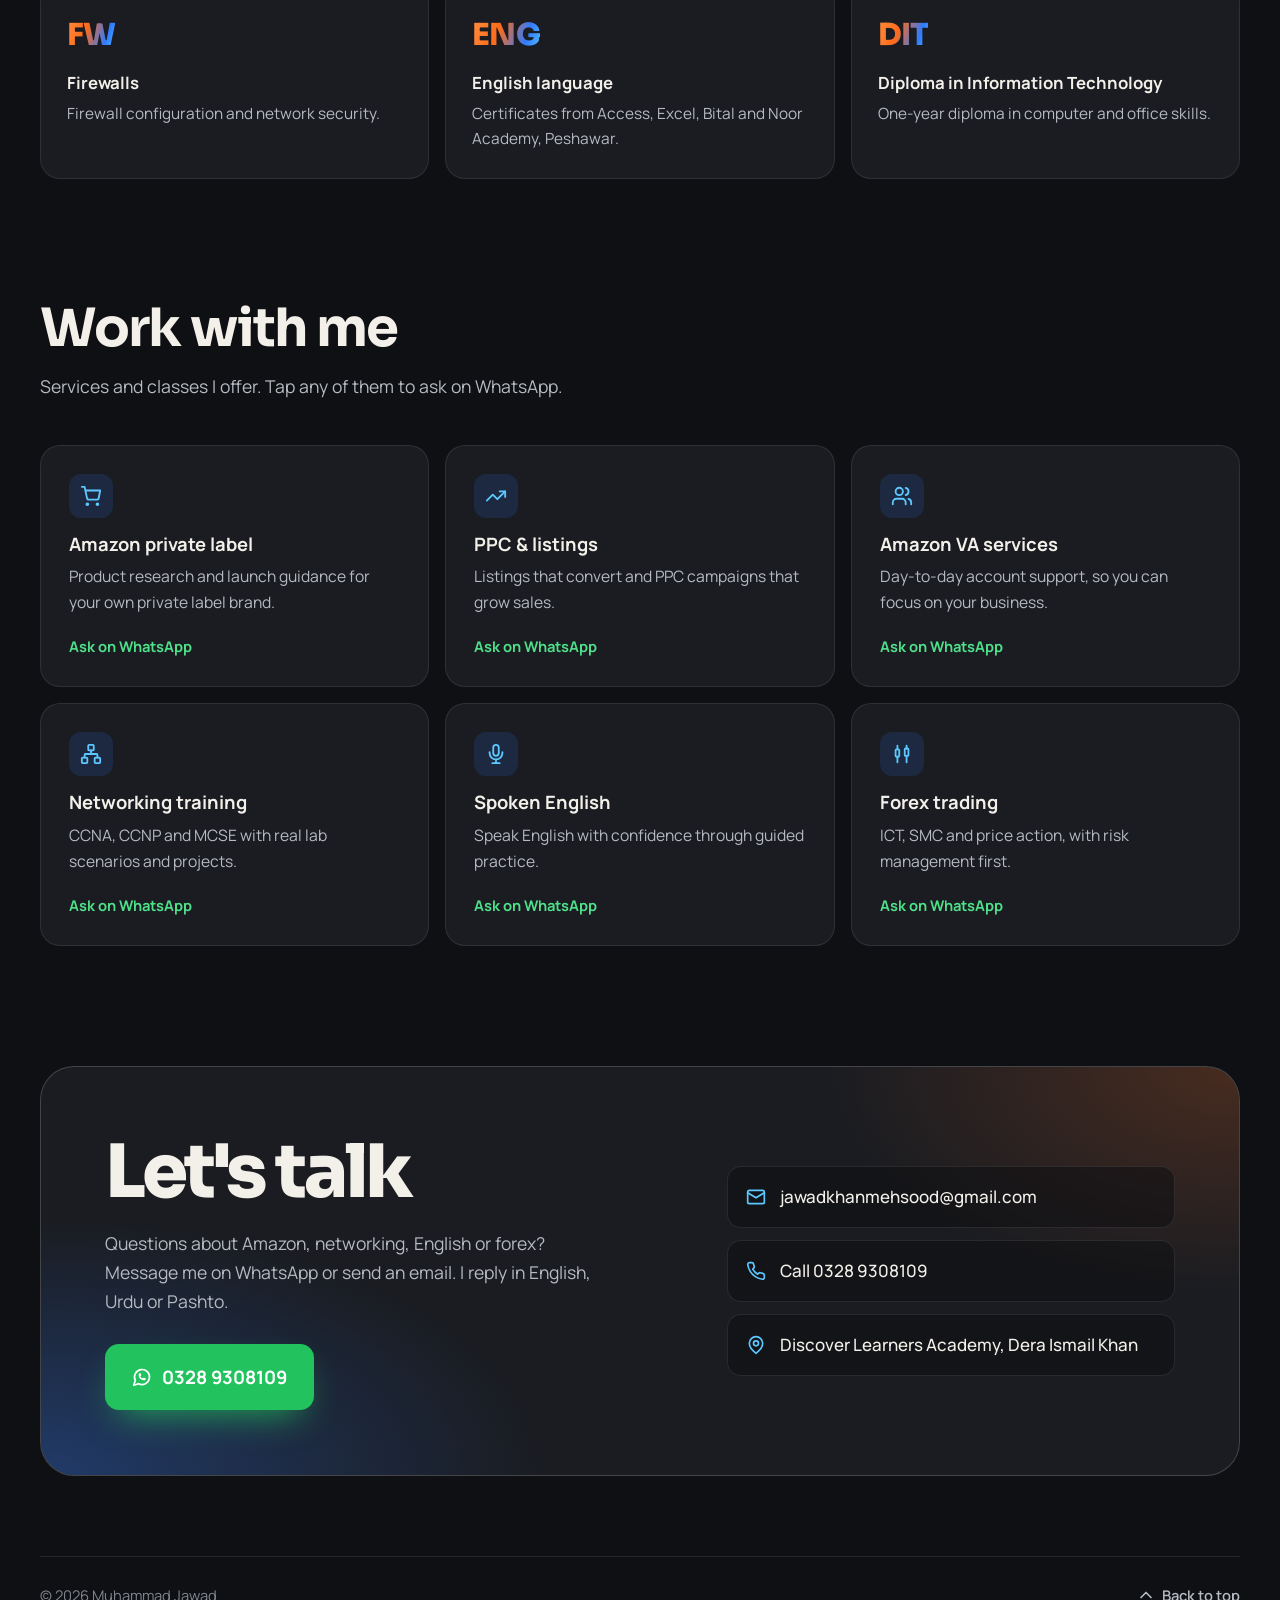
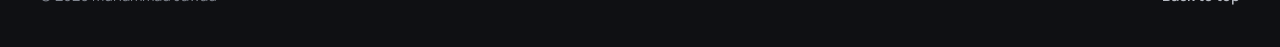
==== commit 44b20ed1: "Correct English certificate institutes: Access, Excel, Bital and Noor Academy Co-Authored-By: Claude" ====
--- a/index.html
+++ b/index.html
@@ -281,8 +281,8 @@
         <div class="tabs__panel" role="tabpanel" id="p-eng" aria-labelledby="t-eng" hidden>
           <div class="panel__text">
             <h3>English language</h3>
-            <p>More than three years of learning and teaching English, with certificates from Access, Excel and Vital institutes in Peshawar. I have been the student, so I know where learners get stuck, and I help them speak and write with confidence.</p>
-            <ul class="chips"><li>Spoken English</li><li>Conversation</li><li>Grammar</li><li>Writing</li><li>Confidence building</li><li>Teaching</li><li>Access, Excel &amp; Vital certificates</li></ul>
+            <p>More than three years of learning and teaching English, with certificates from Access, Excel, Bital and Noor Academy in Peshawar. I have been the student, so I know where learners get stuck, and I help them speak and write with confidence.</p>
+            <ul class="chips"><li>Spoken English</li><li>Conversation</li><li>Grammar</li><li>Writing</li><li>Confidence building</li><li>Teaching</li><li>Access, Excel, Bital &amp; Noor Academy certificates</li></ul>
           </div>
           <svg class="viz viz--eng" viewBox="0 0 400 300" aria-hidden="true">
             <g class="bubble a"><rect x="40" y="50" width="210" height="76" rx="22"/><path d="M80 126 l-14 26 l34 -26"/><text x="62" y="98">How are you?</text></g>
@@ -354,7 +354,7 @@
             <span class="xp__step">04</span>
             <span class="xp__city">Peshawar &amp; D.I. Khan</span>
             <h3>English trainer</h3>
-            <p>More than three years of learning and teaching English, certified by Access, Excel and Vital institutes in Peshawar, helping many students move from hesitation to speaking with confidence.</p>
+            <p>More than three years of learning and teaching English, certified by Access, Excel, Bital and Noor Academy in Peshawar, helping many students move from hesitation to speaking with confidence.</p>
             <ul class="chips chips--sm"><li>Spoken English</li><li>Grammar</li><li>Confidence</li></ul>
           </article>
           <article class="xp xp--blue">
@@ -386,7 +386,7 @@
         <article class="course reveal" style="--d:.06s"><span class="course__code">CCNP</span><h3>Cisco Certified Network Professional</h3><p>Advanced routing, switching and network design.</p></article>
         <article class="course reveal" style="--d:.12s"><span class="course__code">MCSE</span><h3>Microsoft Certified Solutions Expert</h3><p>Windows Server and network administration.</p></article>
         <article class="course reveal" style="--d:.18s"><span class="course__code">FW</span><h3>Firewalls</h3><p>Firewall configuration and network security.</p></article>
-        <article class="course reveal" style="--d:.24s"><span class="course__code">ENG</span><h3>English language</h3><p>Certificates from Access, Excel and Vital institutes, Peshawar.</p></article>
+        <article class="course reveal" style="--d:.24s"><span class="course__code">ENG</span><h3>English language</h3><p>Certificates from Access, Excel, Bital and Noor Academy, Peshawar.</p></article>
         <article class="course reveal" style="--d:.3s"><span class="course__code">DIT</span><h3>Diploma in Information Technology</h3><p>One-year diploma in computer and office skills.</p></article>
       </div>
     </section>
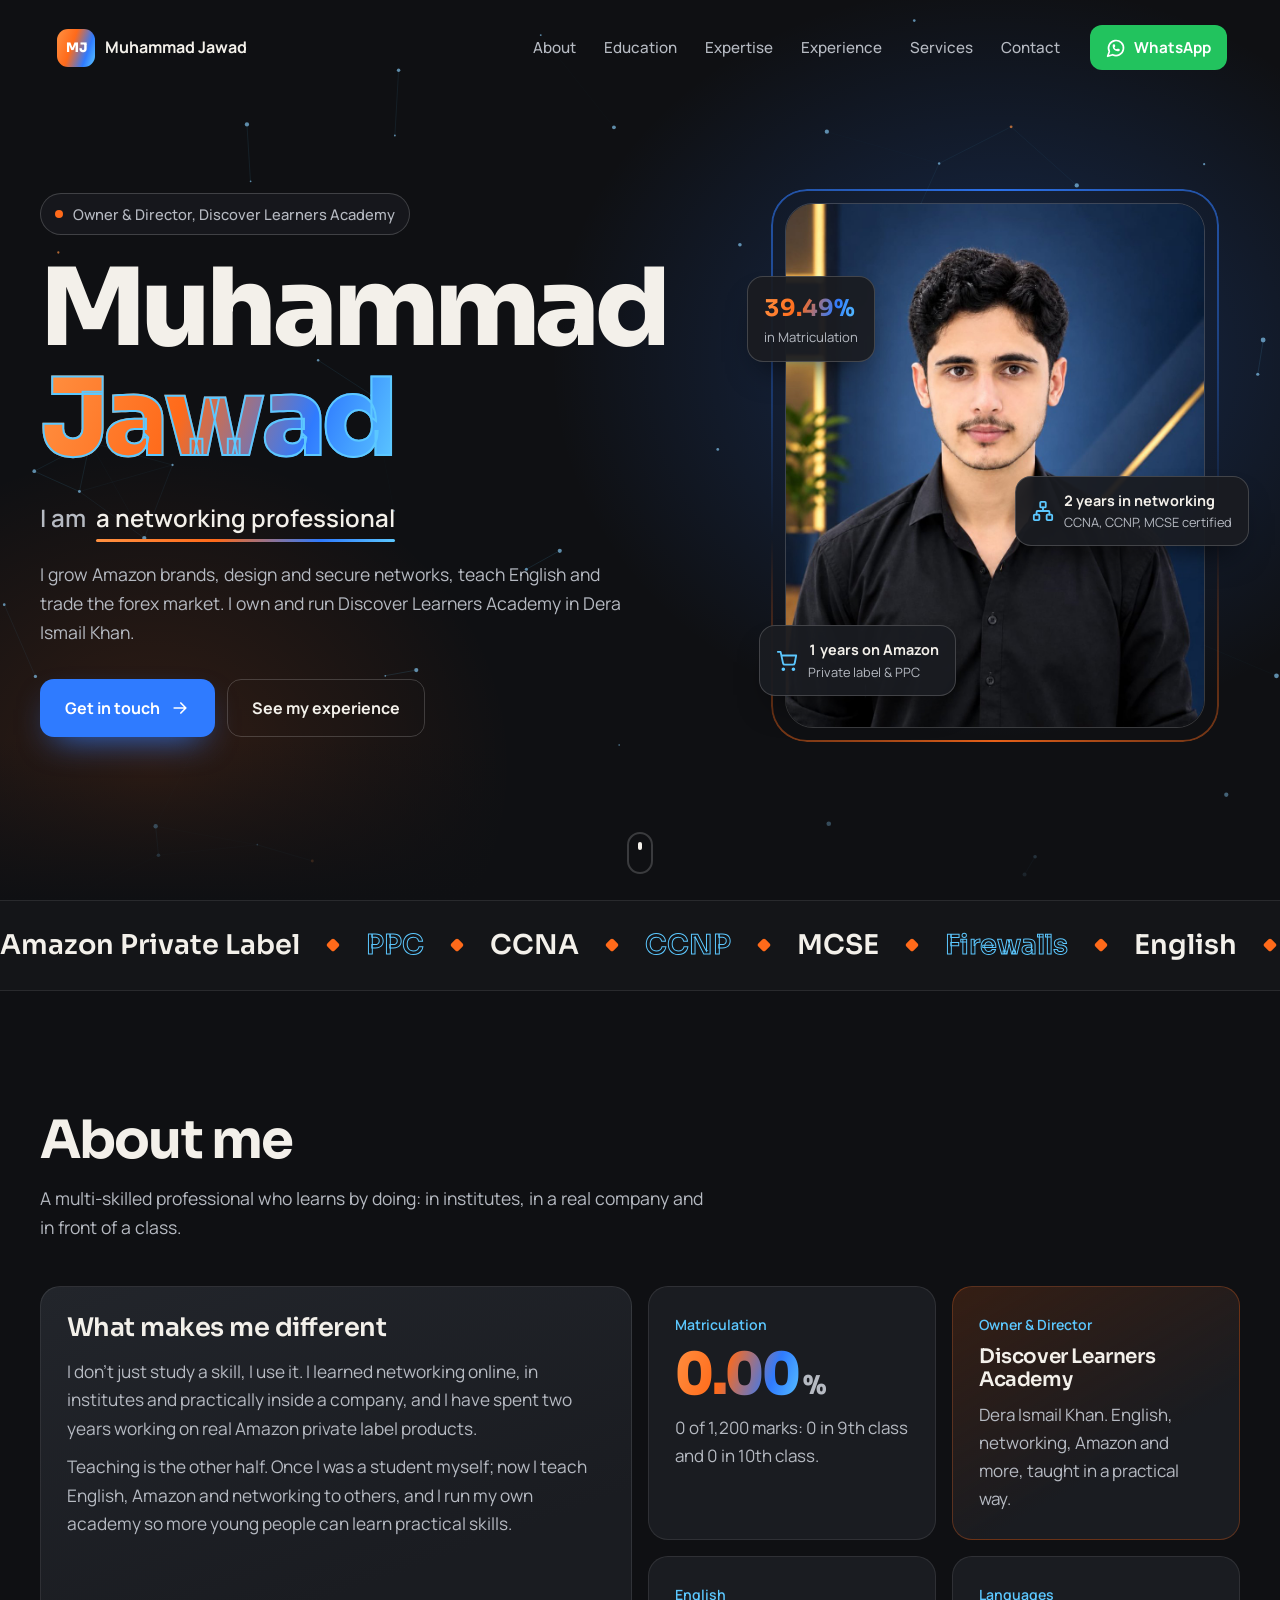
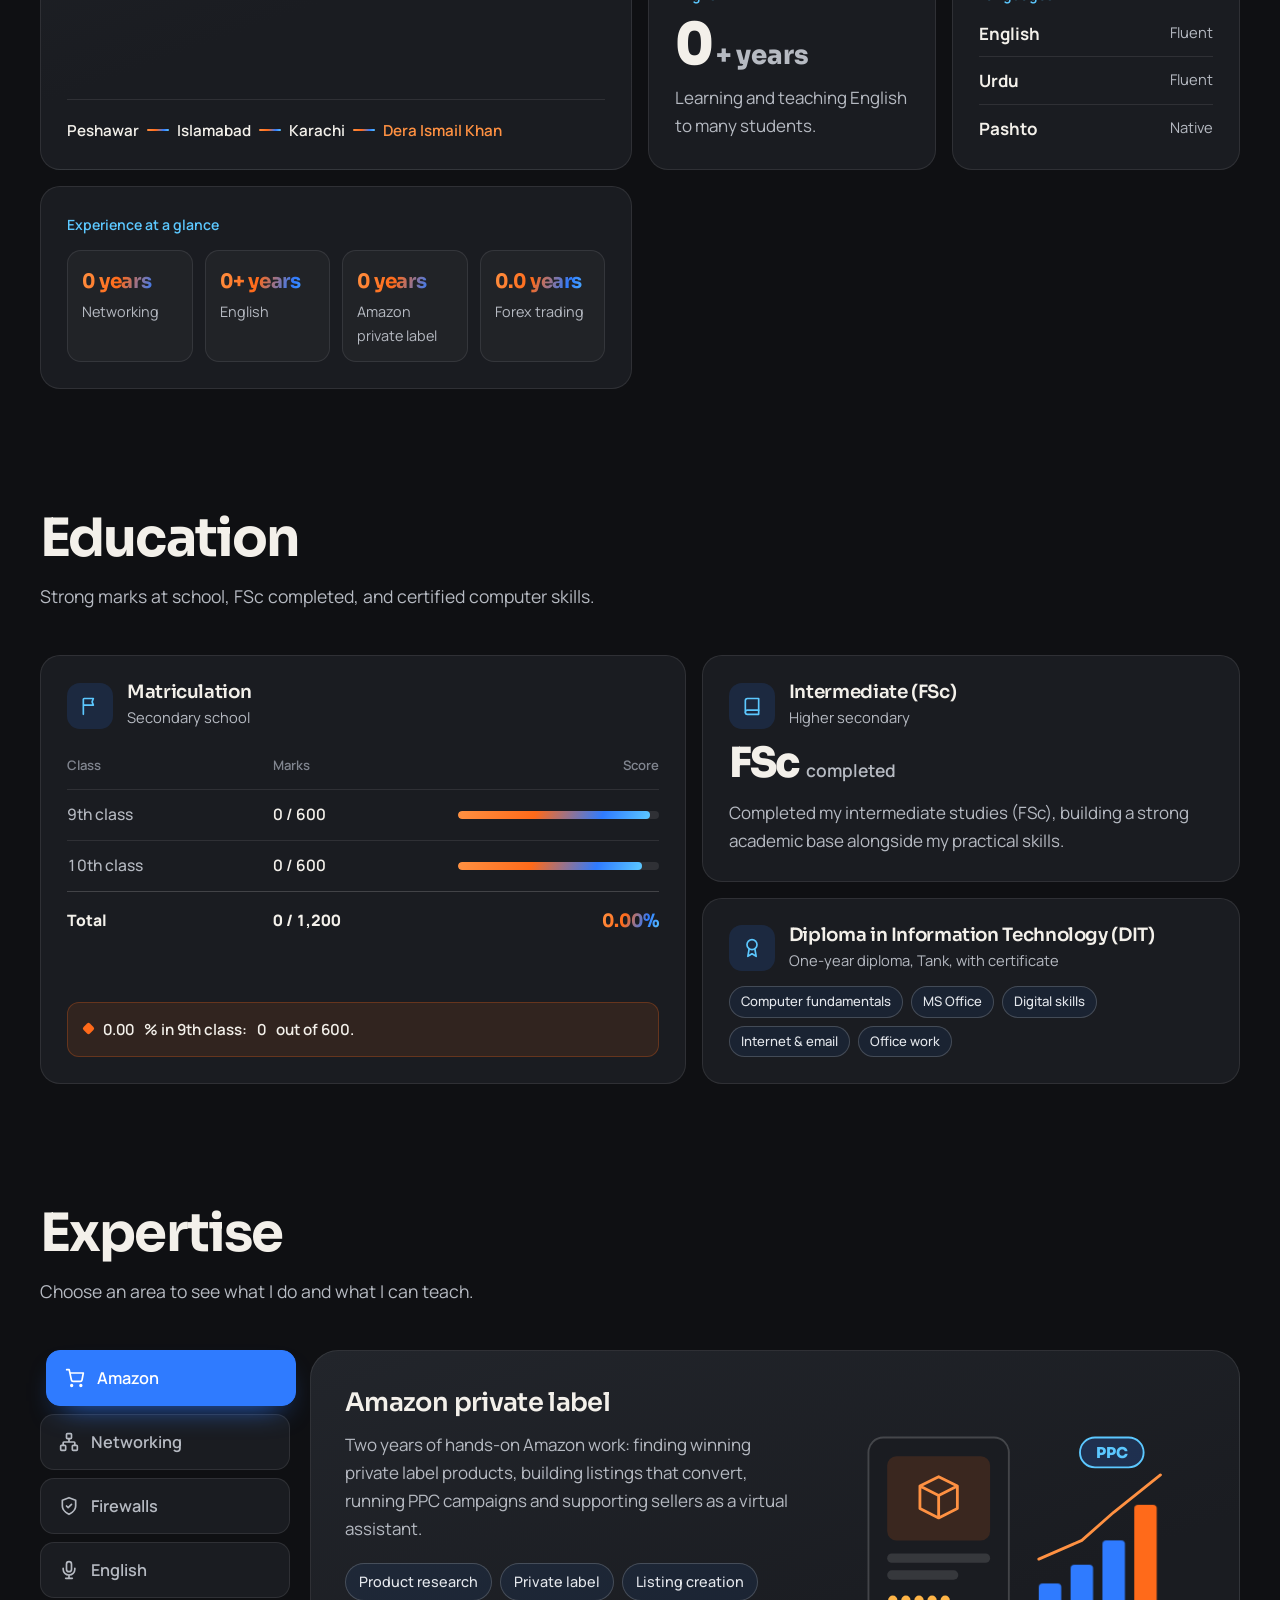
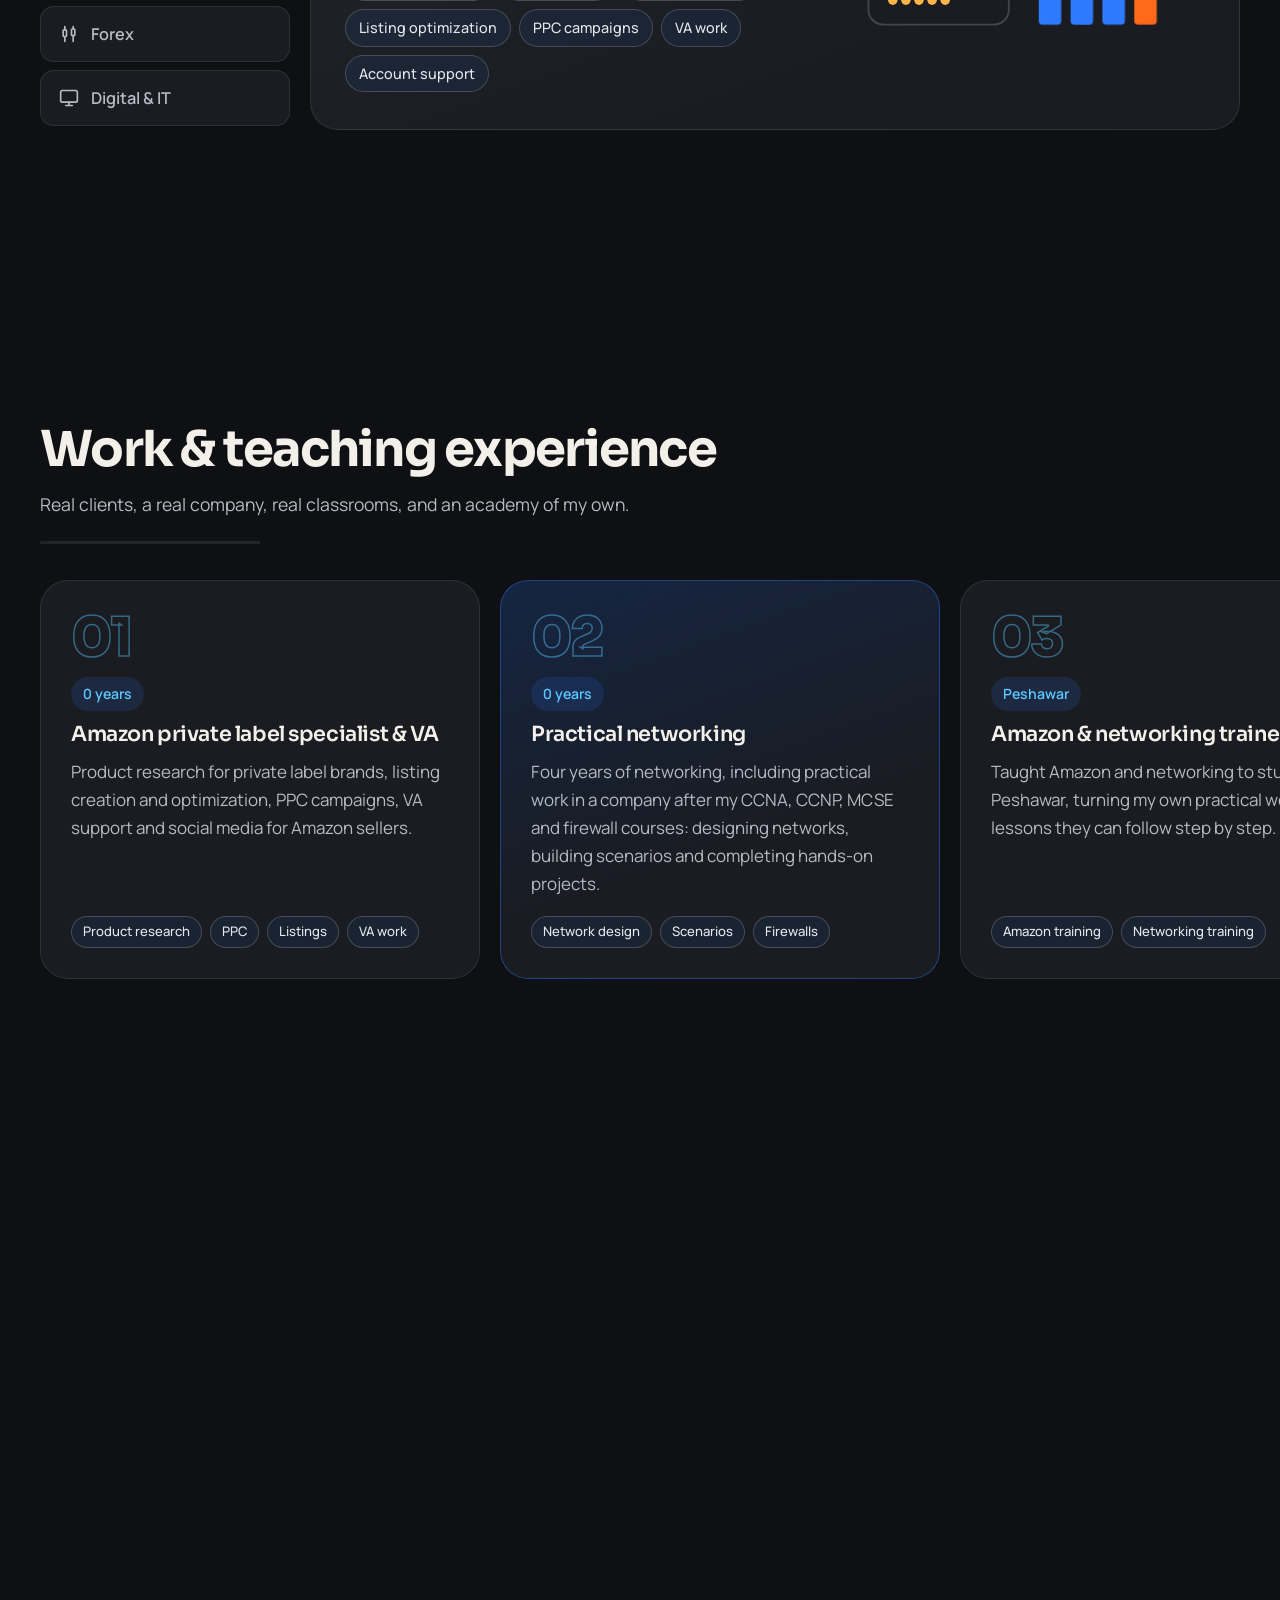
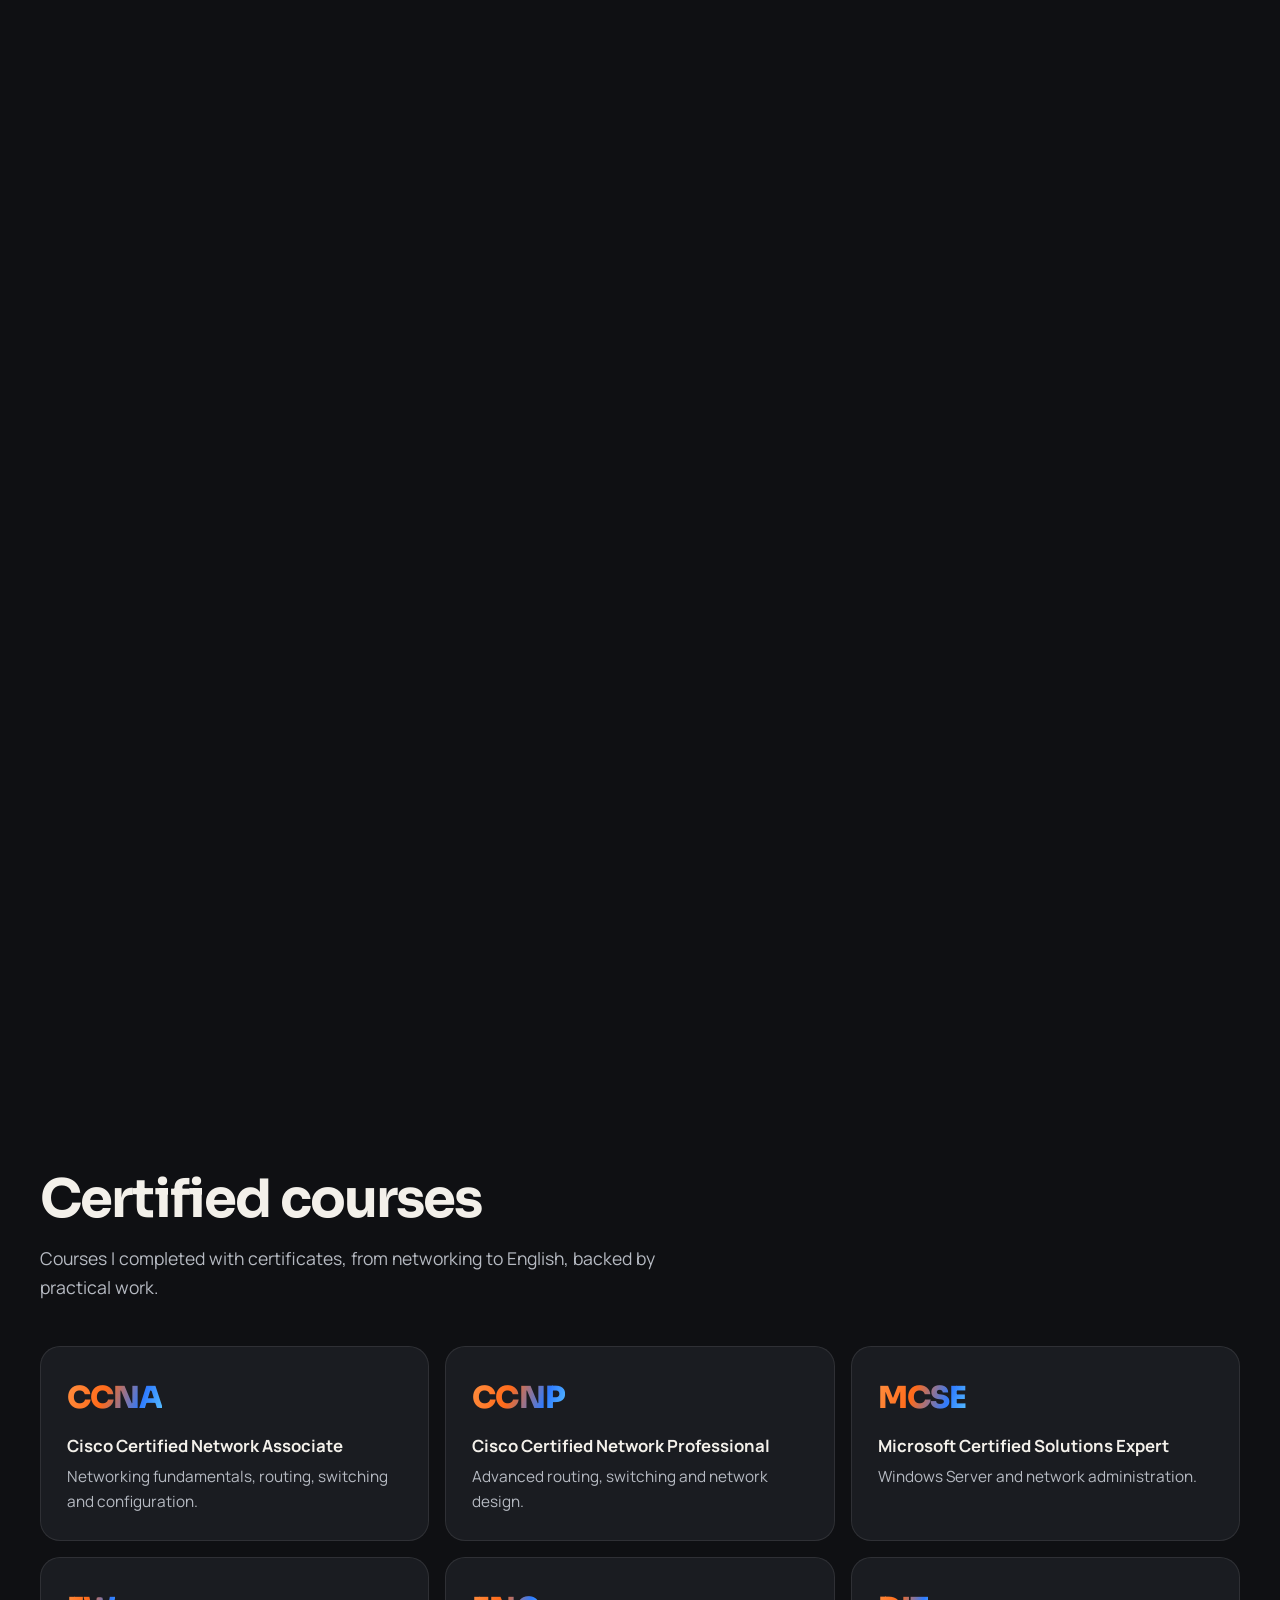
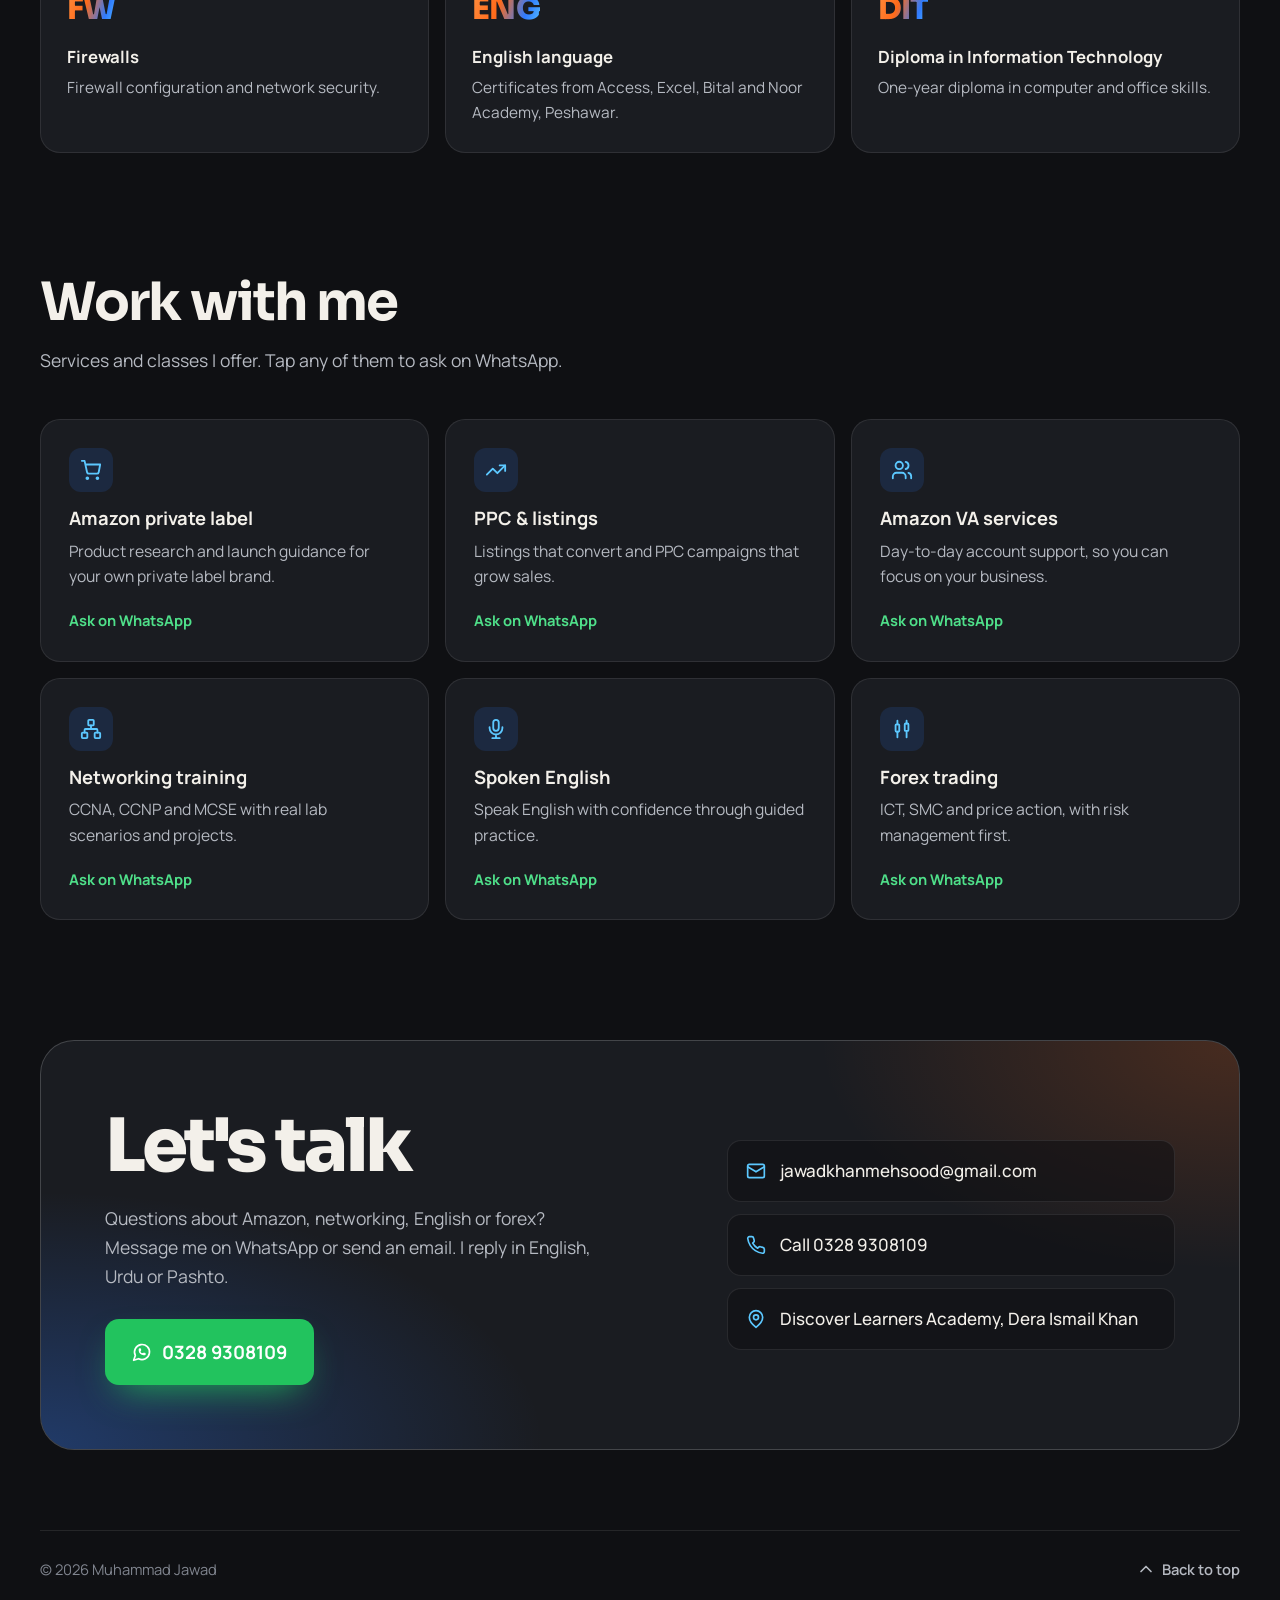
==== commit 61529fa7: "Fix experience numbers display, shorter intro, recount numbers every time they appear Co-Authored-By" ====
--- a/index.html
+++ b/index.html
@@ -119,7 +119,7 @@
             </div>
             <div class="portrait__ring" aria-hidden="true"></div>
             <div class="badge badge--a"><strong><span data-count="93.75" data-decimals="2">93.75</span>%</strong><span>in Matriculation</span></div>
-            <div class="badge badge--b"><svg class="i" viewBox="0 0 24 24" aria-hidden="true"><use href="#i-cert"/></svg><span><strong>CCNA, CCNP, MCSE</strong><small>Course certificates</small></span></div>
+            <div class="badge badge--b"><svg class="i" viewBox="0 0 24 24" aria-hidden="true"><use href="#i-net"/></svg><span><strong><span data-count="4">4</span> years in networking</strong><small>CCNA, CCNP, MCSE certified</small></span></div>
             <div class="badge badge--c"><svg class="i" viewBox="0 0 24 24" aria-hidden="true"><use href="#i-cart"/></svg><span><strong><span data-count="2">2</span> years on Amazon</strong><small>Private label &amp; PPC</small></span></div>
           </div>
         </div>
--- a/css/style.css
+++ b/css/style.css
@@ -46,10 +46,10 @@
 .skip:focus { top: 16px; }
 
 /* ---------- Loader ---------- */
-.loader { position: fixed; inset: 0; z-index: 500; display: grid; place-content: center; gap: 22px; justify-items: center; background: var(--bg); transition: opacity .6s ease, visibility .6s; }
+.loader { position: fixed; inset: 0; z-index: 500; display: grid; place-content: center; gap: 22px; justify-items: center; background: var(--bg); transition: opacity .35s ease, visibility .35s; }
 .loader__mark { font-family: var(--f-display); font-weight: 800; font-size: 2.6rem; letter-spacing: -0.02em; background: var(--grad); -webkit-background-clip: text; background-clip: text; color: transparent; animation: pulse 1.2s ease-in-out infinite; }
 .loader__bar { width: 160px; height: 3px; border-radius: 3px; background: var(--line); overflow: hidden; }
-.loader__bar span { display: block; height: 100%; width: 100%; background: var(--grad); transform-origin: left; animation: load 1s var(--ease) forwards; }
+.loader__bar span { display: block; height: 100%; width: 100%; background: var(--grad); transform-origin: left; animation: load .45s var(--ease) forwards; }
 .loader.is-done { opacity: 0; visibility: hidden; }
 html:not(.js) .loader { display: none; }
 @keyframes load { from { transform: scaleX(0); } to { transform: scaleX(1); } }
@@ -145,7 +145,7 @@
 .badge .i { color: var(--blue-hi); width: 22px; height: 22px; }
 .badge--a { left: -38px; top: 14%; flex-direction: column; align-items: flex-start; gap: 0; animation-delay: -1s; }
 .badge--a strong { font-family: var(--f-display); font-size: 1.45rem; background: var(--grad); -webkit-background-clip: text; background-clip: text; color: transparent; }
-.badge--a span { color: var(--muted); font-size: .82rem; }
+.badge--a > span { color: var(--muted); font-size: .82rem; }
 .badge--b { right: -44px; top: 52%; animation-delay: -3s; }
 .badge--c { left: -26px; bottom: 6%; animation-delay: -4.5s; }
 @keyframes float { 50% { transform: translateY(-10px); } }
@@ -265,8 +265,12 @@
 .viz--fx .grid path { stroke: rgba(92, 200, 255, .1); stroke-width: 1; }
 .viz--fx .candles rect, .viz--fx .candles line { transform-box: fill-box; transform-origin: bottom; }
 .viz--fx .trend { fill: none; stroke: var(--blue-hi); stroke-width: 3; stroke-dasharray: 520; stroke-dashoffset: 520; stroke-linecap: round; }
-.tabs__panel:not([hidden]) .viz--fx .trend { animation: draw 1.8s var(--ease) .3s forwards; }
-.tabs__panel:not([hidden]) .viz--fx .candles g { animation: grow .6s var(--ease) both; animation-delay: calc(var(--i) * 70ms); }
+/* Forex chart is driven by scrolling: candles appear going down, disappear going up */
+.viz--fx .candles g { opacity: 0; transform: translateY(14px) scaleY(.4); transform-box: fill-box; transform-origin: 50% 100%; transition: opacity .35s ease, transform .45s var(--ease); }
+.viz--fx .candles g.is-on { opacity: 1; transform: none; }
+.viz--fx .trend { transition: stroke-dashoffset .25s linear; }
+html:not(.js) .viz--fx .candles g { opacity: 1; transform: none; }
+html:not(.js) .viz--fx .trend { stroke-dashoffset: 0; }
 @keyframes draw { to { stroke-dashoffset: 0; } }
 @keyframes grow { from { opacity: 0; transform: translateY(10px); } }
 .viz--it .screen { fill: var(--panel); stroke: var(--line-2); stroke-width: 2; }
@@ -401,7 +405,7 @@
 .yrs { display: grid; grid-template-columns: repeat(4, 1fr); gap: 12px; margin-top: 4px; }
 .yrs li { padding: 14px; border-radius: 14px; background: rgba(255, 255, 255, .03); border: 1px solid var(--line); }
 .yrs strong { display: block; font-family: var(--f-display); font-weight: 700; font-size: 1.25rem; letter-spacing: -0.02em; background: var(--grad); -webkit-background-clip: text; background-clip: text; color: transparent; }
-.yrs span { display: block; margin-top: 2px; color: var(--muted); font-size: .9rem; }
+.yrs li > span { display: block; margin-top: 2px; color: var(--muted); font-size: .9rem; }
 .courses--5 { grid-template-columns: repeat(5, 1fr); }
 .edu__big small { font-family: var(--f-body); font-weight: 600; font-size: .42em; letter-spacing: 0; }
 .viz--amz .card { fill: var(--panel); stroke: var(--line-2); stroke-width: 2; }
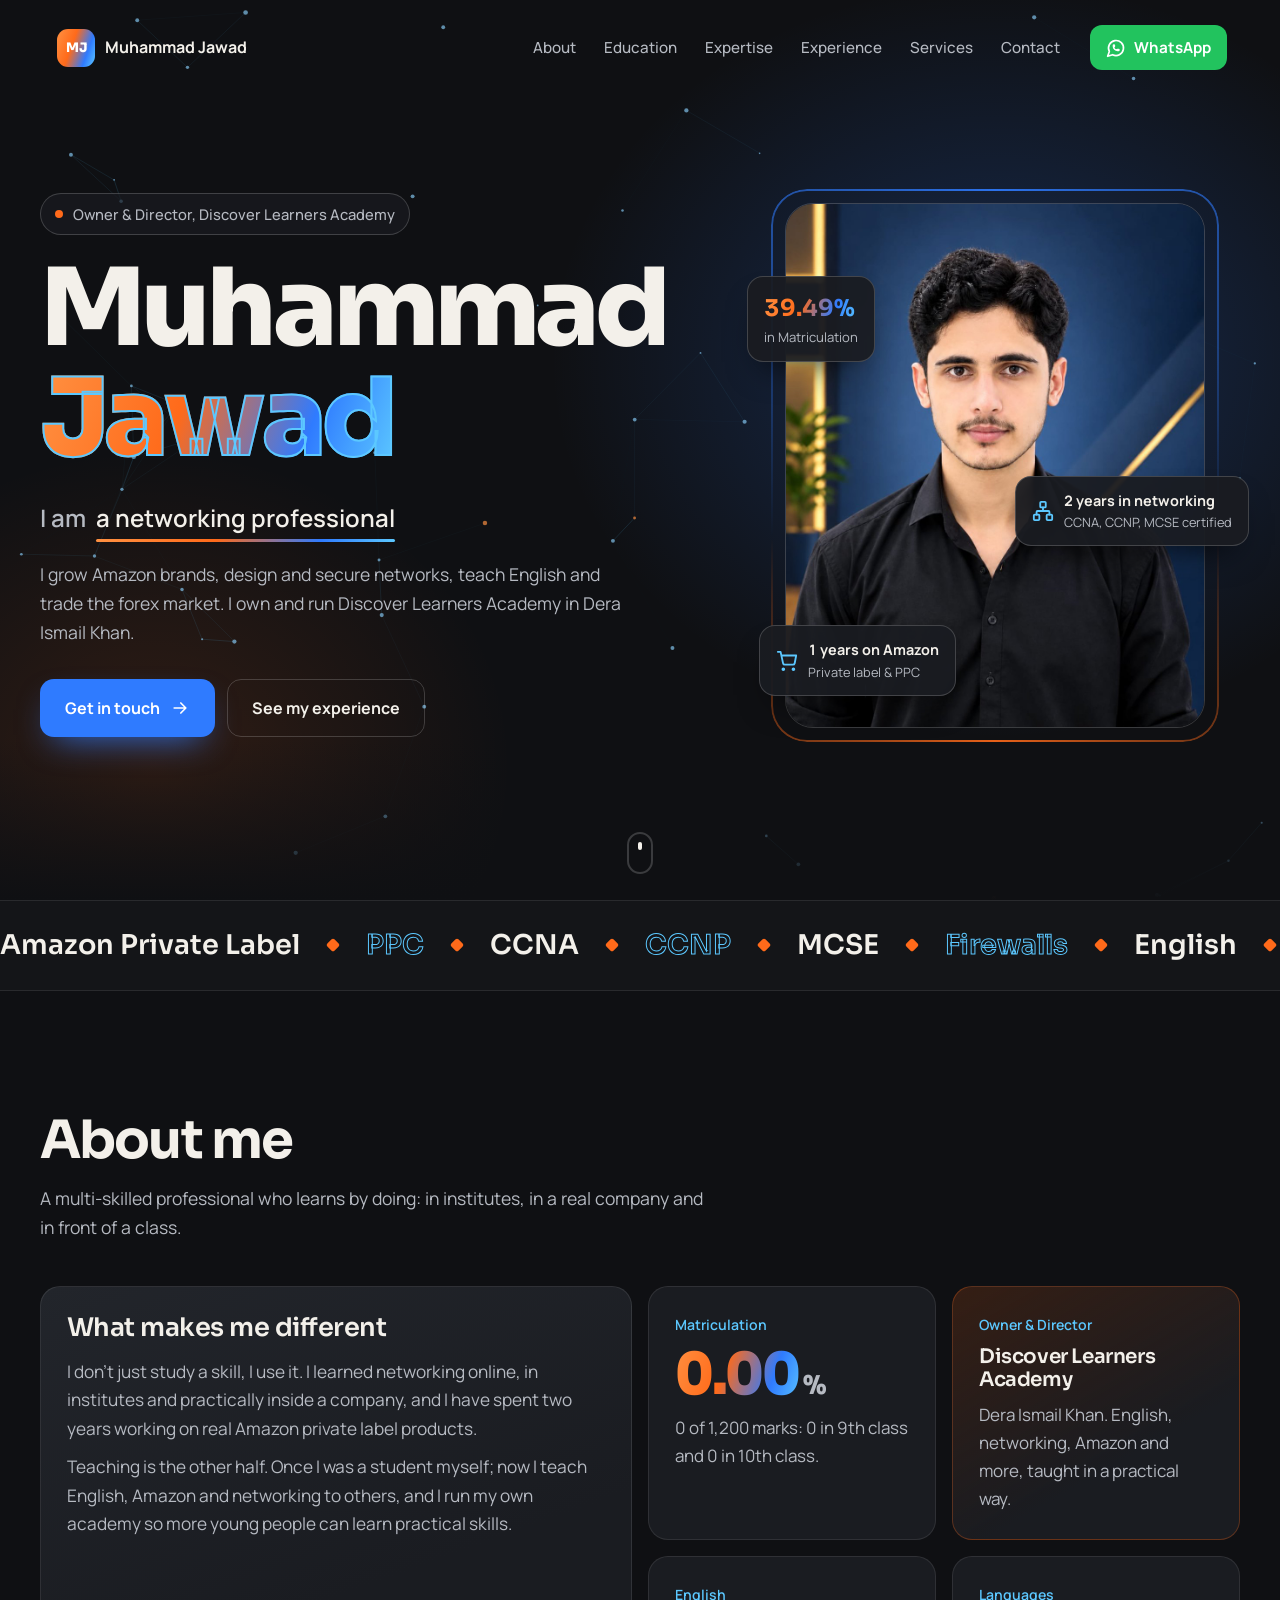
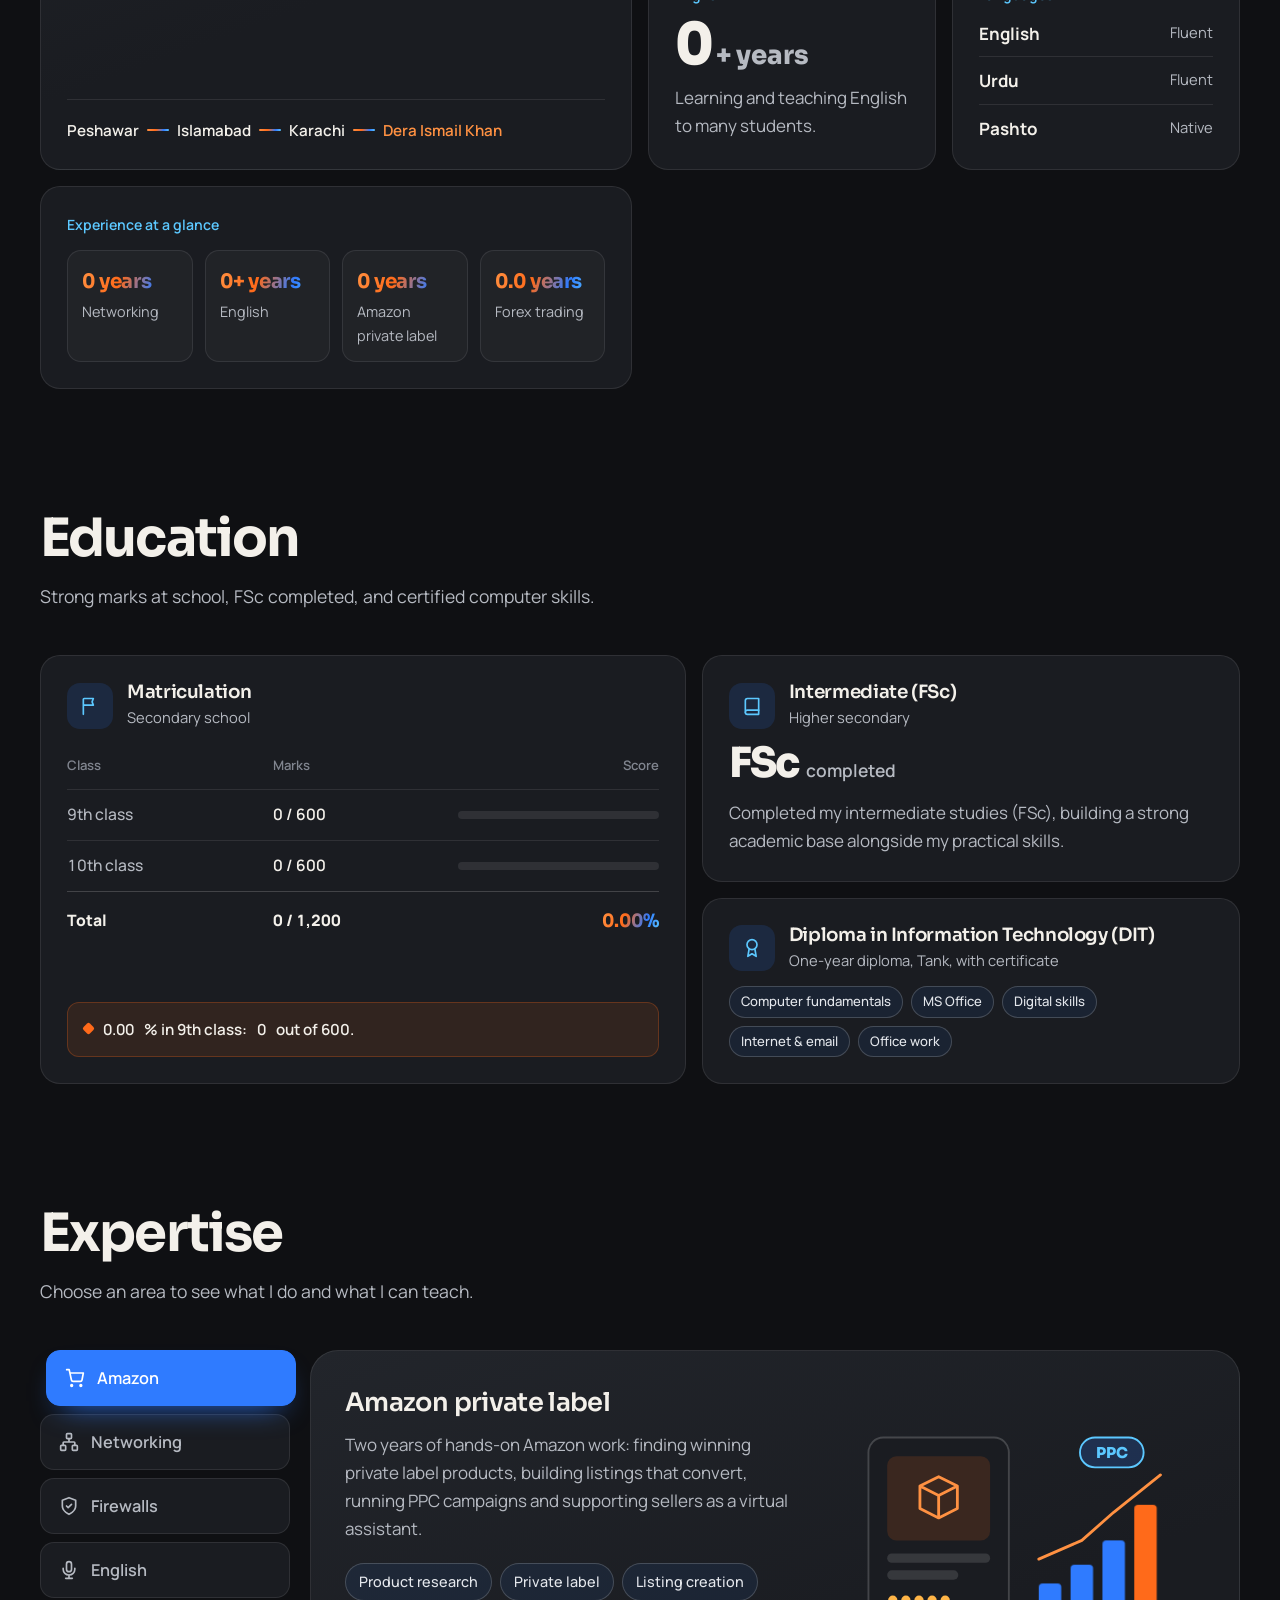
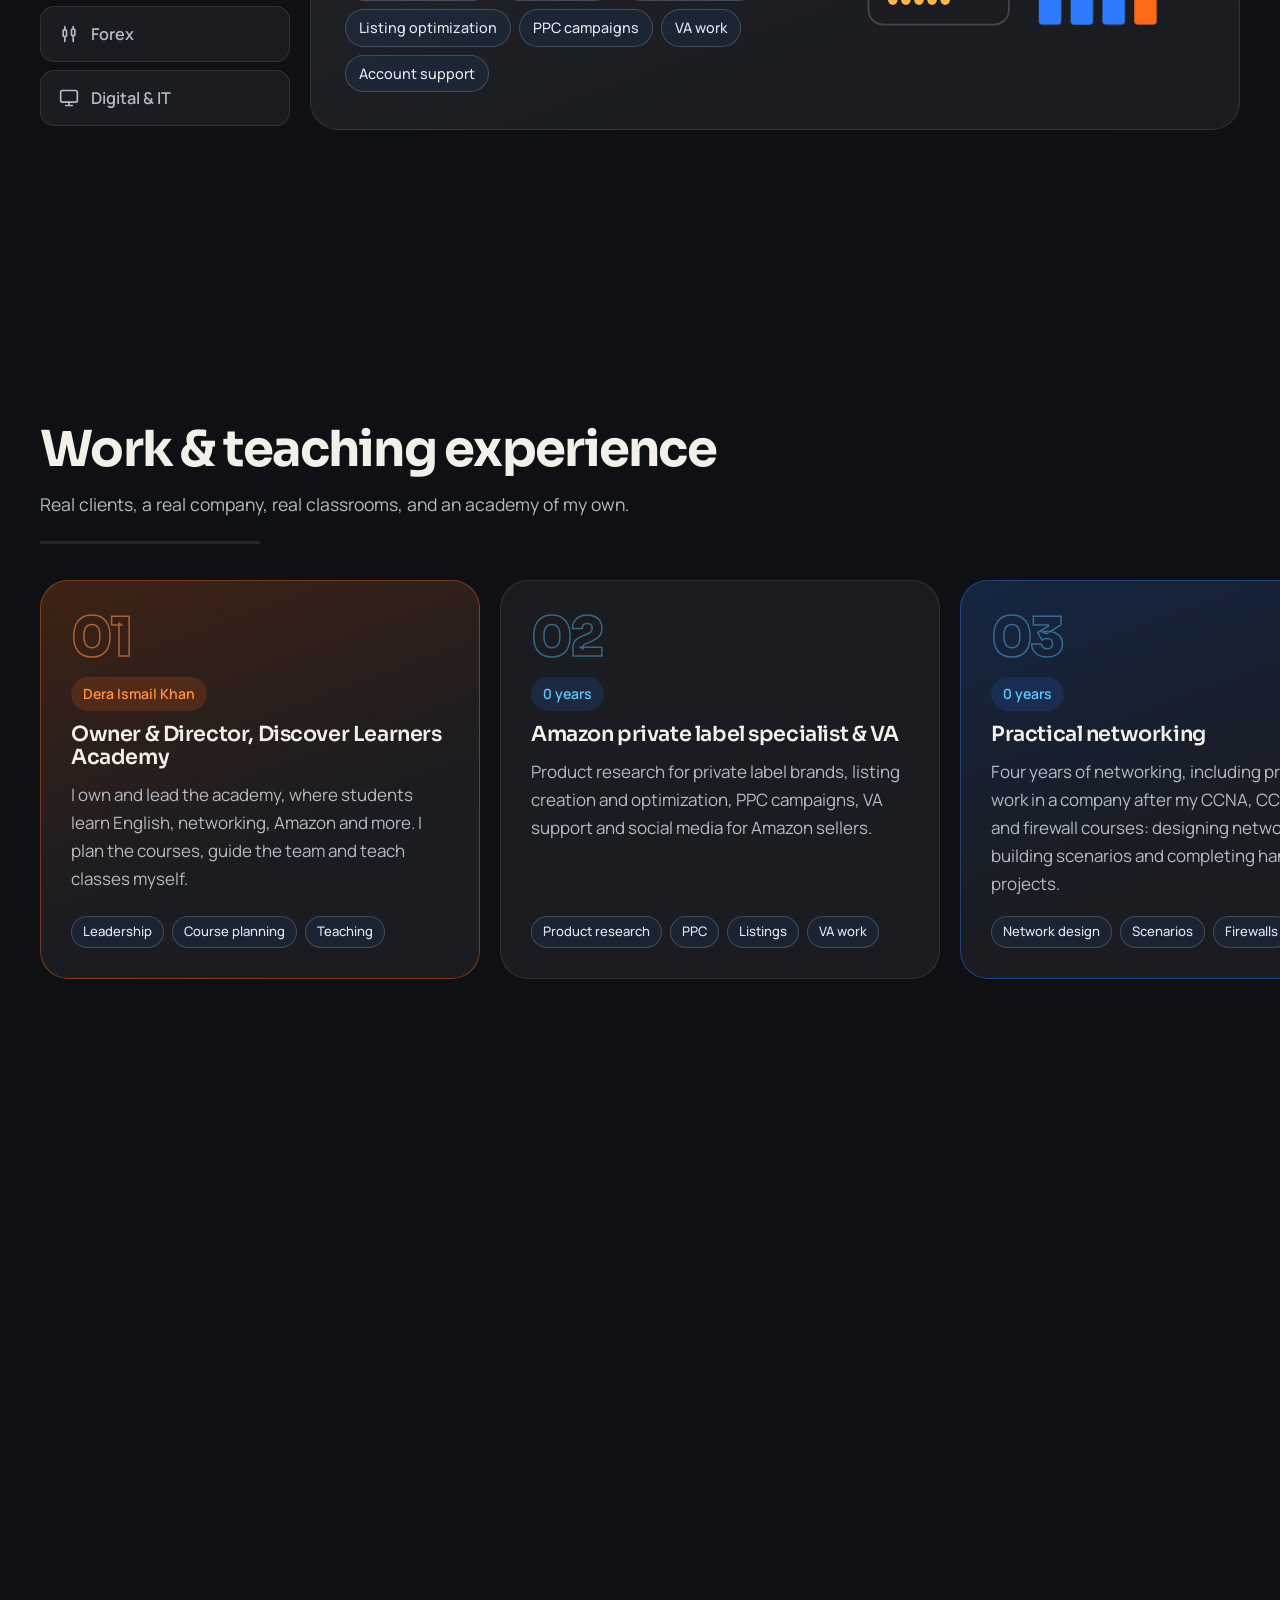
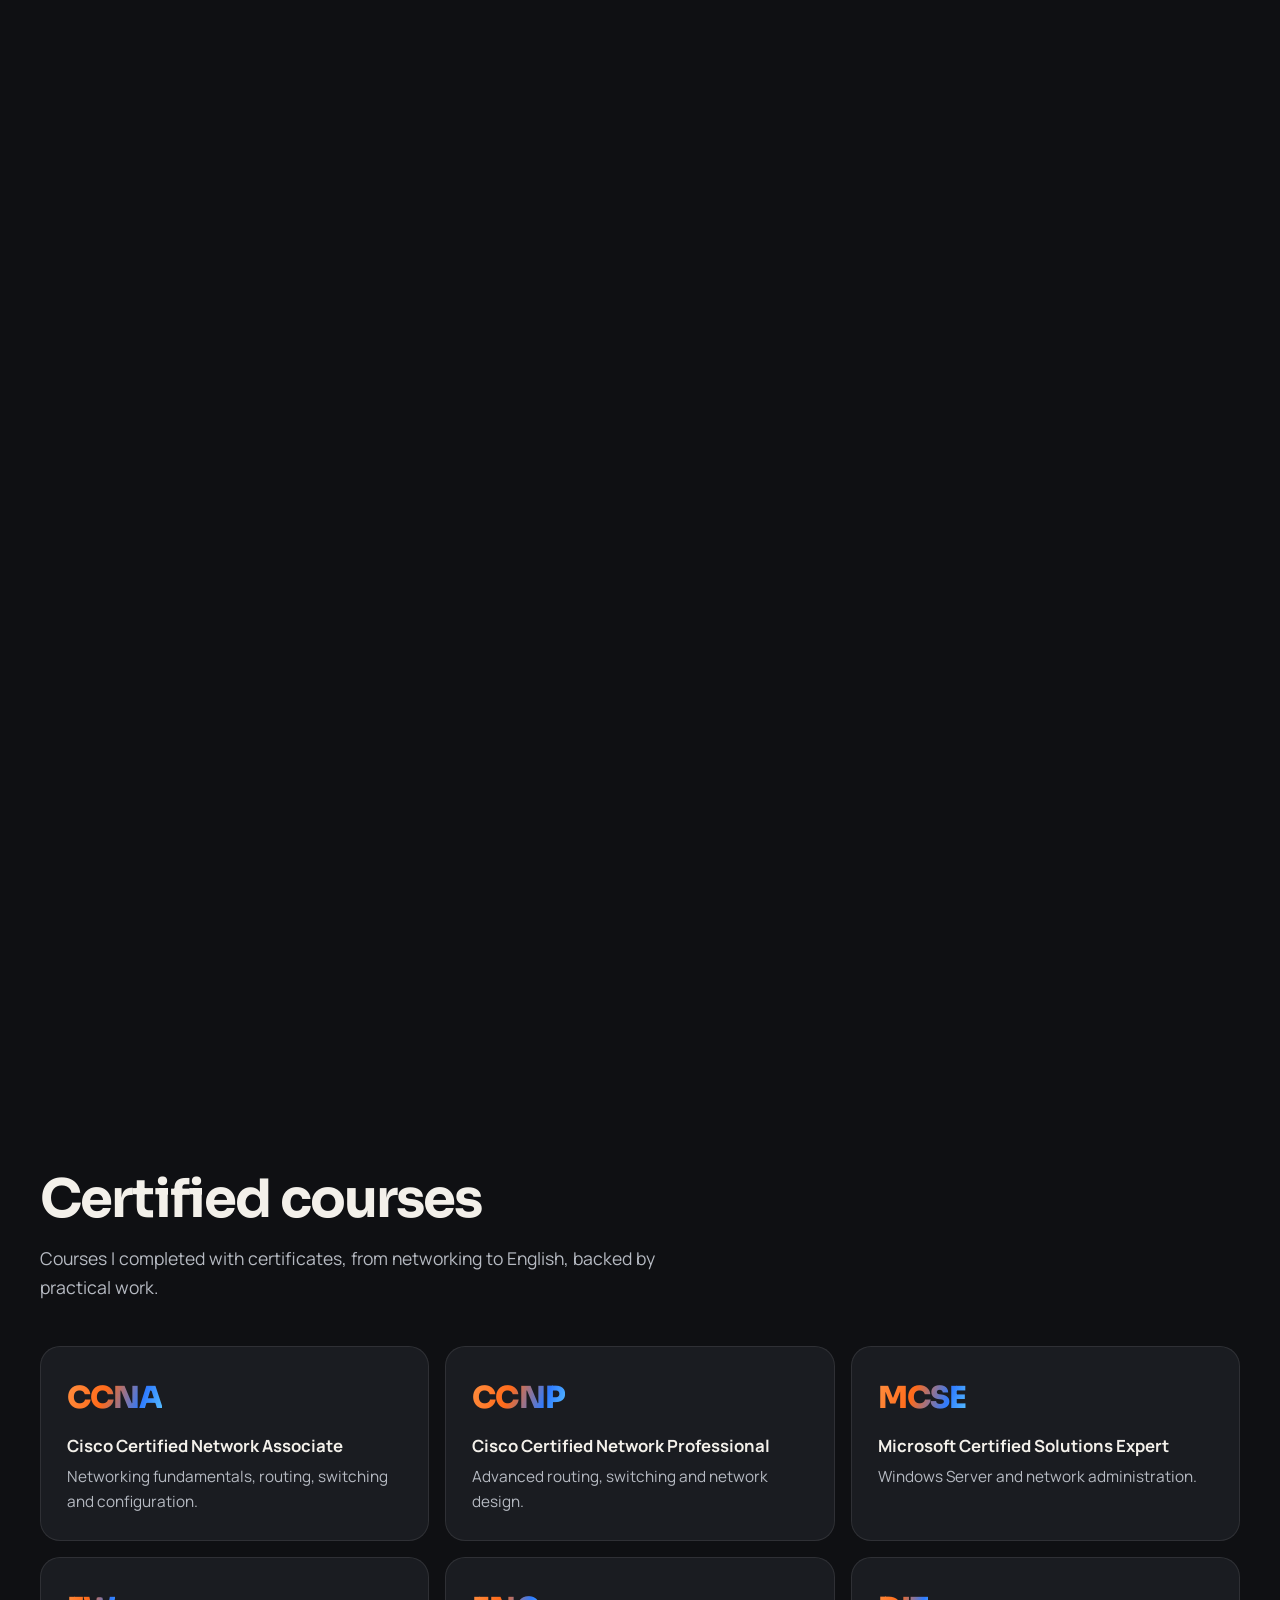
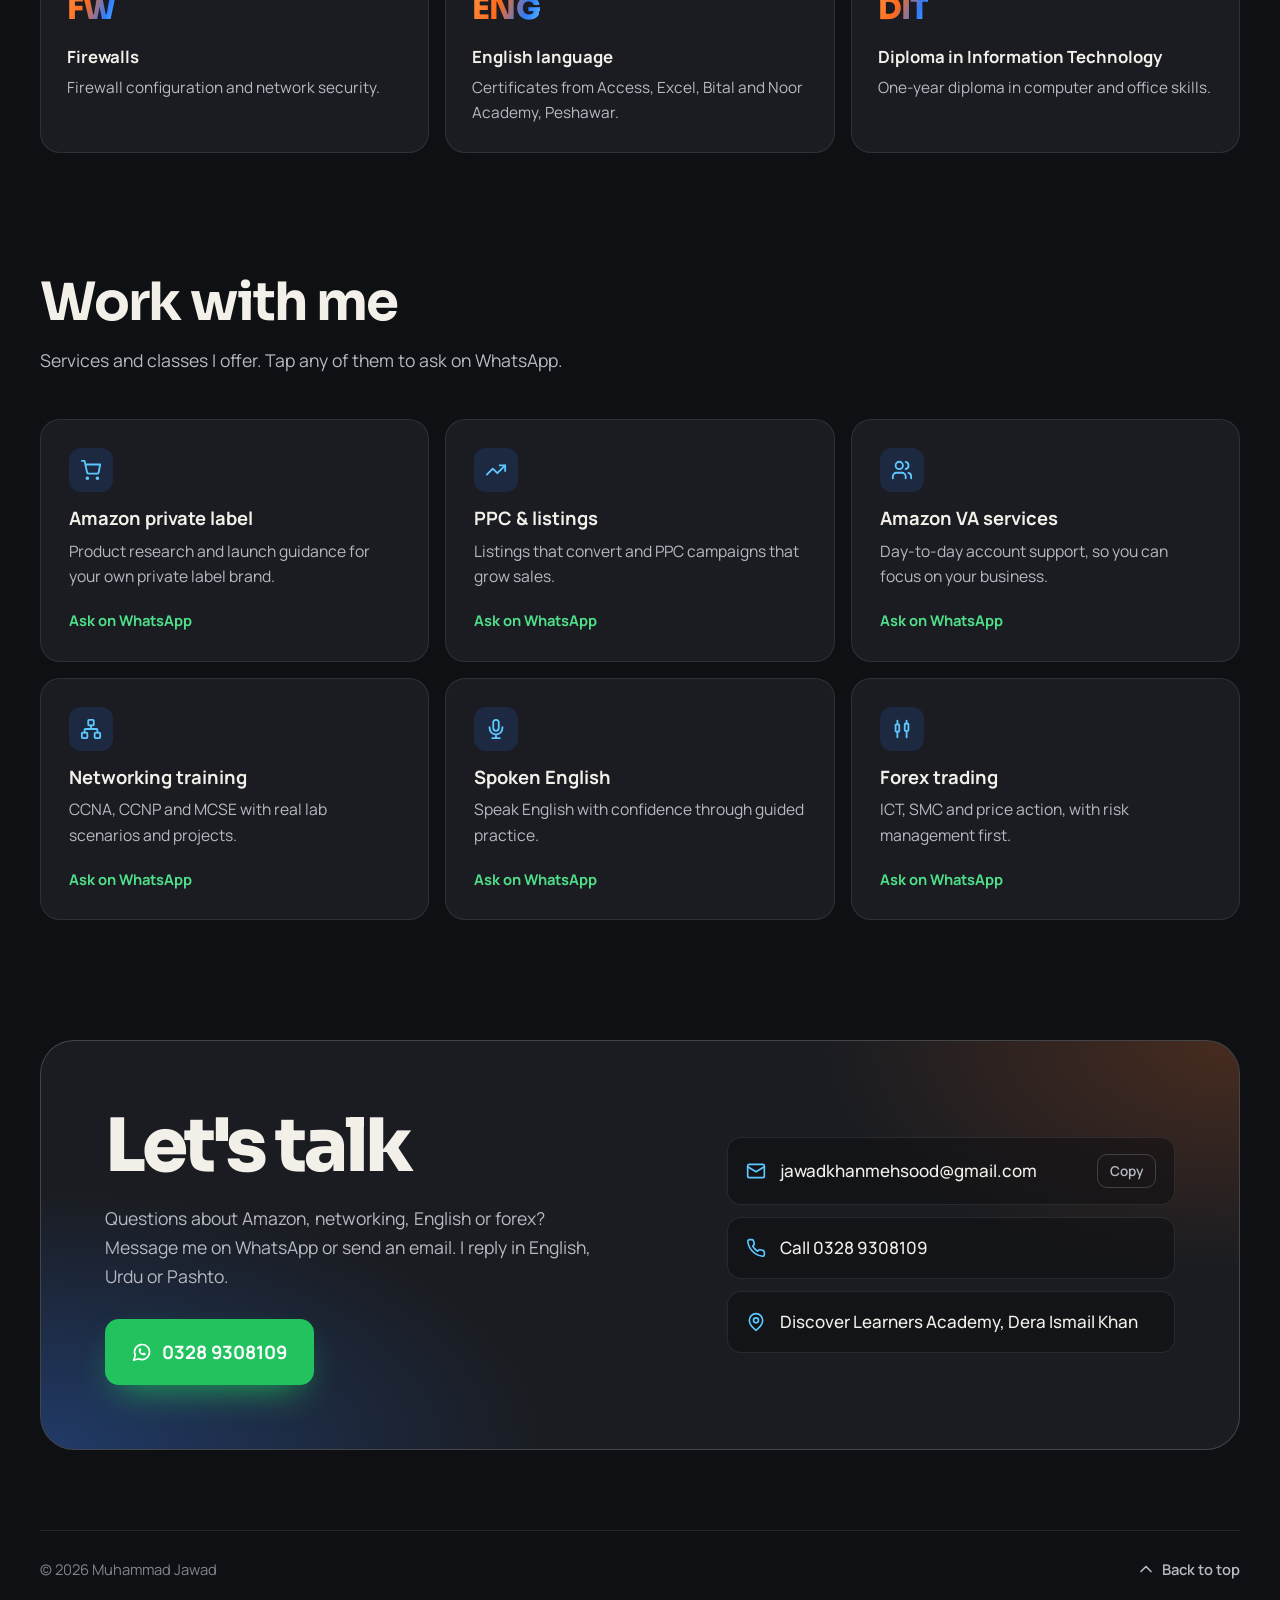
==== commit 235ca07d: "Zigzag forex chart with green/red candles, refilling score bars, DLA card first, Gmail email link an" ====
--- a/index.html
+++ b/index.html
@@ -329,47 +329,47 @@
           <div class="hscroll__meter" aria-hidden="true"><span></span></div>
         </div>
         <div class="hscroll__track">
+          <article class="xp xp--red">
+            <span class="xp__step">01</span>
+            <span class="xp__city">Dera Ismail Khan</span>
+            <h3>Owner &amp; Director, Discover Learners Academy</h3>
+            <p>I own and lead the academy, where students learn English, networking, Amazon and more. I plan the courses, guide the team and teach classes myself.</p>
+            <ul class="chips chips--sm"><li>Leadership</li><li>Course planning</li><li>Teaching</li></ul>
+          </article>
           <article class="xp">
-            <span class="xp__step">01</span>
+            <span class="xp__step">02</span>
             <span class="xp__city"><span data-count="2">2</span> years</span>
             <h3>Amazon private label specialist &amp; VA</h3>
             <p>Product research for private label brands, listing creation and optimization, PPC campaigns, VA support and social media for Amazon sellers.</p>
             <ul class="chips chips--sm"><li>Product research</li><li>PPC</li><li>Listings</li><li>VA work</li></ul>
           </article>
           <article class="xp xp--blue">
-            <span class="xp__step">02</span>
+            <span class="xp__step">03</span>
             <span class="xp__city"><span data-count="4">4</span> years</span>
             <h3>Practical networking</h3>
             <p>Four years of networking, including practical work in a company after my CCNA, CCNP, MCSE and firewall courses: designing networks, building scenarios and completing hands-on projects.</p>
             <ul class="chips chips--sm"><li>Network design</li><li>Scenarios</li><li>Firewalls</li></ul>
           </article>
           <article class="xp">
-            <span class="xp__step">03</span>
+            <span class="xp__step">04</span>
             <span class="xp__city">Peshawar</span>
             <h3>Amazon &amp; networking trainer</h3>
             <p>Taught Amazon and networking to students in Peshawar, turning my own practical work into lessons they can follow step by step.</p>
             <ul class="chips chips--sm"><li>Amazon training</li><li>Networking training</li></ul>
           </article>
           <article class="xp">
-            <span class="xp__step">04</span>
+            <span class="xp__step">05</span>
             <span class="xp__city">Peshawar &amp; D.I. Khan</span>
             <h3>English trainer</h3>
             <p>More than three years of learning and teaching English, certified by Access, Excel, Bital and Noor Academy in Peshawar, helping many students move from hesitation to speaking with confidence.</p>
             <ul class="chips chips--sm"><li>Spoken English</li><li>Grammar</li><li>Confidence</li></ul>
           </article>
           <article class="xp xp--blue">
-            <span class="xp__step">05</span>
+            <span class="xp__step">06</span>
             <span class="xp__city"><span data-count="1.5" data-decimals="1">1.5</span> years</span>
             <h3>Forex trader</h3>
             <p>Trading the forex market with ICT, SMC and price action, with risk management and discipline at the centre of every trade.</p>
             <ul class="chips chips--sm"><li>ICT</li><li>SMC</li><li>Price action</li></ul>
-          </article>
-          <article class="xp xp--red">
-            <span class="xp__step">06</span>
-            <span class="xp__city">Dera Ismail Khan</span>
-            <h3>Owner &amp; Director, Discover Learners Academy</h3>
-            <p>I own and lead the academy, where students learn English, networking, Amazon and more. I plan the courses, guide the team and teach classes myself.</p>
-            <ul class="chips chips--sm"><li>Leadership</li><li>Course planning</li><li>Teaching</li></ul>
           </article>
         </div>
       </div>
@@ -416,7 +416,7 @@
           <a class="btn btn--wa magnetic" href="https://wa.me/923289308109" data-wa-default target="_blank" rel="noopener"><svg class="i" viewBox="0 0 24 24" aria-hidden="true"><use href="#i-wa"/></svg><span>0328 9308109</span></a>
         </div>
         <ul class="cta__list">
-          <li><svg class="i" viewBox="0 0 24 24" aria-hidden="true"><use href="#i-mail"/></svg><a href="mailto:jawadkhanmehsood@gmail.com">jawadkhanmehsood@gmail.com</a></li>
+          <li class="cta__email"><svg class="i" viewBox="0 0 24 24" aria-hidden="true"><use href="#i-mail"/></svg><a href="mailto:jawadkhanmehsood@gmail.com?subject=Hello%20Jawad" data-email="jawadkhanmehsood@gmail.com">jawadkhanmehsood@gmail.com</a><button type="button" class="copy" data-copy="jawadkhanmehsood@gmail.com" aria-label="Copy email address">Copy</button></li>
           <li><svg class="i" viewBox="0 0 24 24" aria-hidden="true"><use href="#i-phone"/></svg><a href="tel:+923289308109">Call 0328 9308109</a></li>
           <li><svg class="i" viewBox="0 0 24 24" aria-hidden="true"><use href="#i-pin"/></svg><span>Discover Learners Academy, Dera Ismail Khan</span></li>
         </ul>
--- a/css/style.css
+++ b/css/style.css
@@ -222,8 +222,9 @@
 .transcript tfoot strong { font-family: var(--f-display); font-size: 1.15rem; background: var(--grad); -webkit-background-clip: text; background-clip: text; color: transparent; }
 .t-bar { width: 34%; text-align: right !important; }
 .bar { display: block; height: 8px; border-radius: 6px; background: var(--line); position: relative; overflow: hidden; }
-.bar::after { content: ""; position: absolute; inset: 0; width: var(--w); border-radius: inherit; background: var(--grad); transform: scaleX(0); transform-origin: left; transition: transform 1.4s var(--ease) .3s; }
-.is-in .bar::after { transform: scaleX(1); }
+.bar::after { content: ""; position: absolute; inset: 0; width: var(--w); border-radius: inherit; background: var(--grad); transform: scaleX(0); transform-origin: left; transition: none; }
+.bar.is-full::after { transform: scaleX(1); transition: transform 1.4s var(--ease) .15s; }
+html:not(.js) .bar::after { transform: scaleX(1); }
 .sems { display: grid; grid-template-columns: repeat(8, 1fr); gap: 6px; }
 .sems span { display: grid; place-items: center; height: 34px; border-radius: 9px; border: 1px solid var(--line); color: var(--dim); font-weight: 700; font-size: .85rem; }
 .sems .done { background: rgba(47, 123, 255, .2); border-color: rgba(47, 123, 255, .4); color: var(--blue-hi); }
@@ -432,3 +433,9 @@
 .courses--6 { grid-template-columns: repeat(3, 1fr); }
 @media (max-width: 900px) { .courses--6 { grid-template-columns: repeat(2, 1fr); } }
 @media (max-width: 600px) { .courses--6 { grid-template-columns: 1fr; } }
+
+/* Email row with copy button */
+.cta__email a { min-width: 0; overflow-wrap: anywhere; }
+.copy { margin-left: auto; flex: none; appearance: none; cursor: pointer; padding: 7px 12px; border-radius: 10px; border: 1px solid var(--line-2); background: transparent; color: var(--muted); font: 600 .85rem var(--f-body); transition: color .2s, border-color .2s, background .2s; }
+.copy:hover { color: var(--text); border-color: var(--blue-hi); }
+.copy.is-done { color: #4fe08a; border-color: rgba(79, 224, 138, .5); }
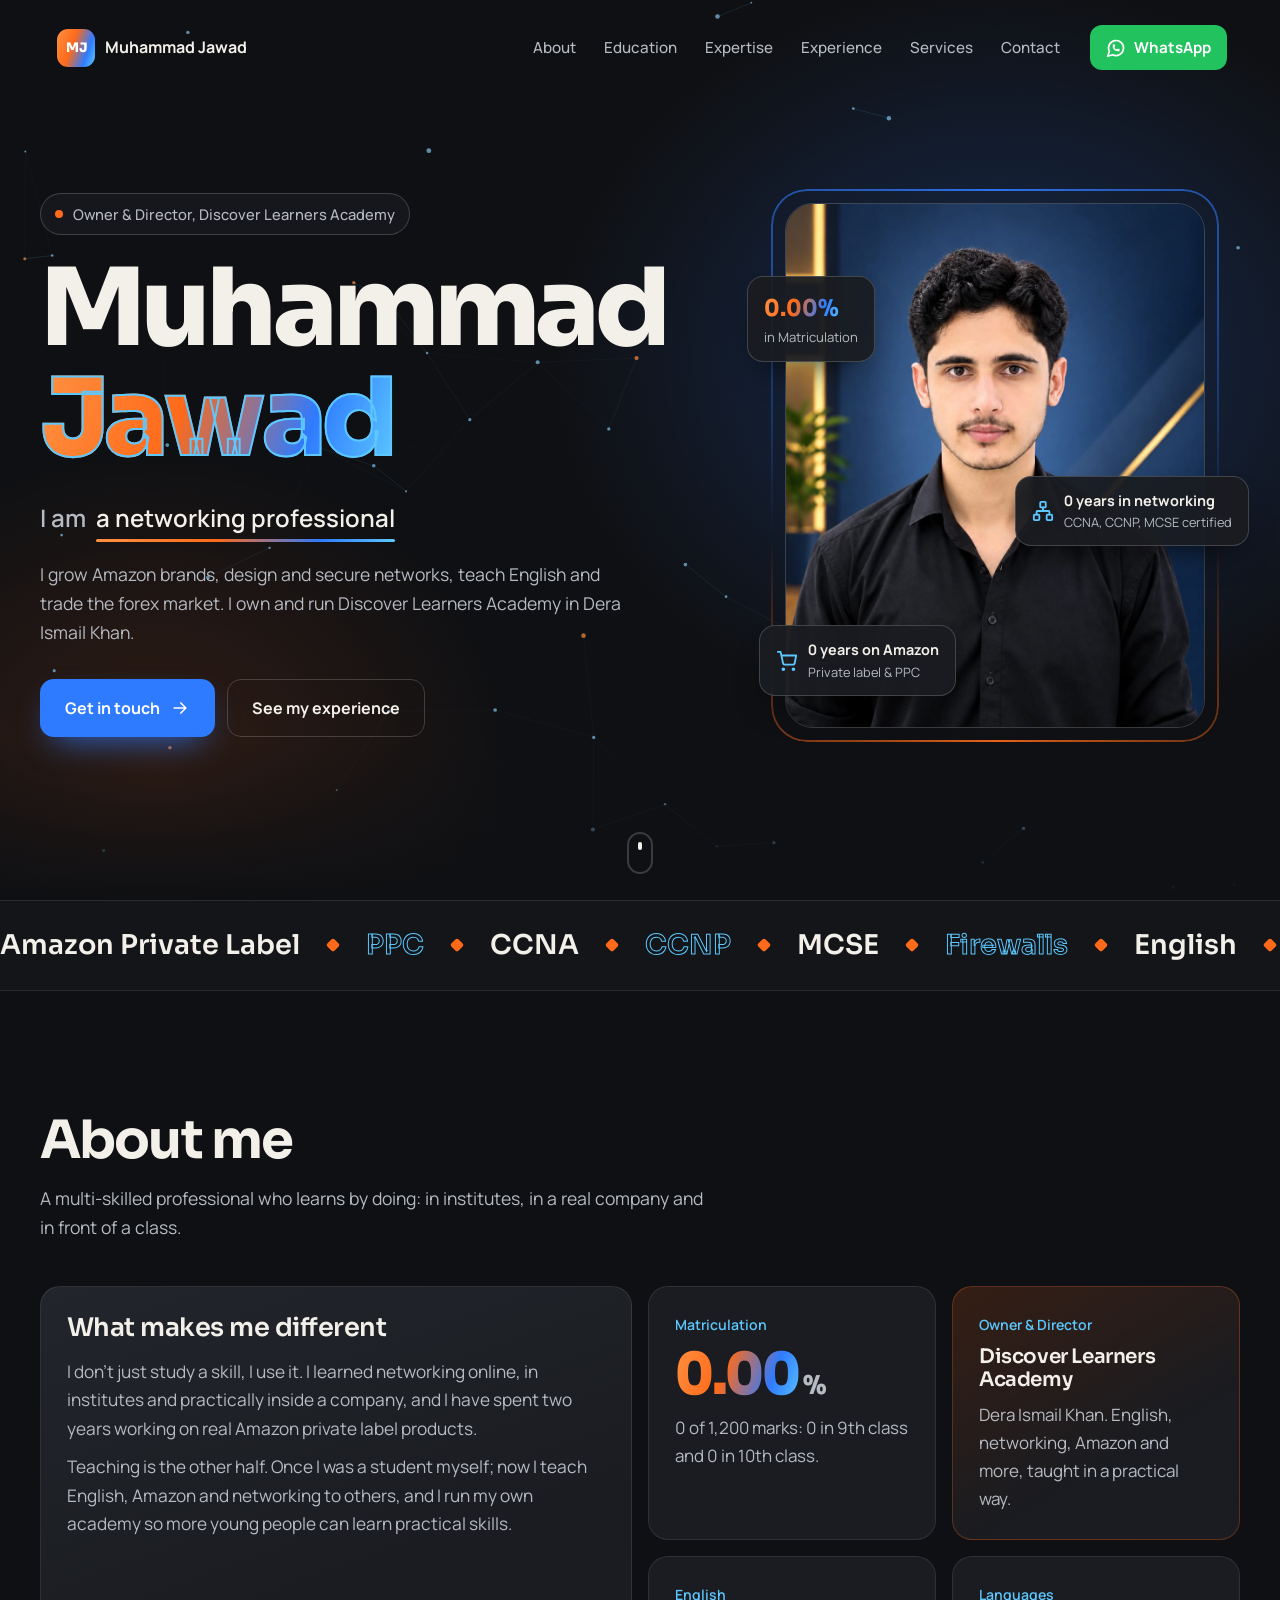
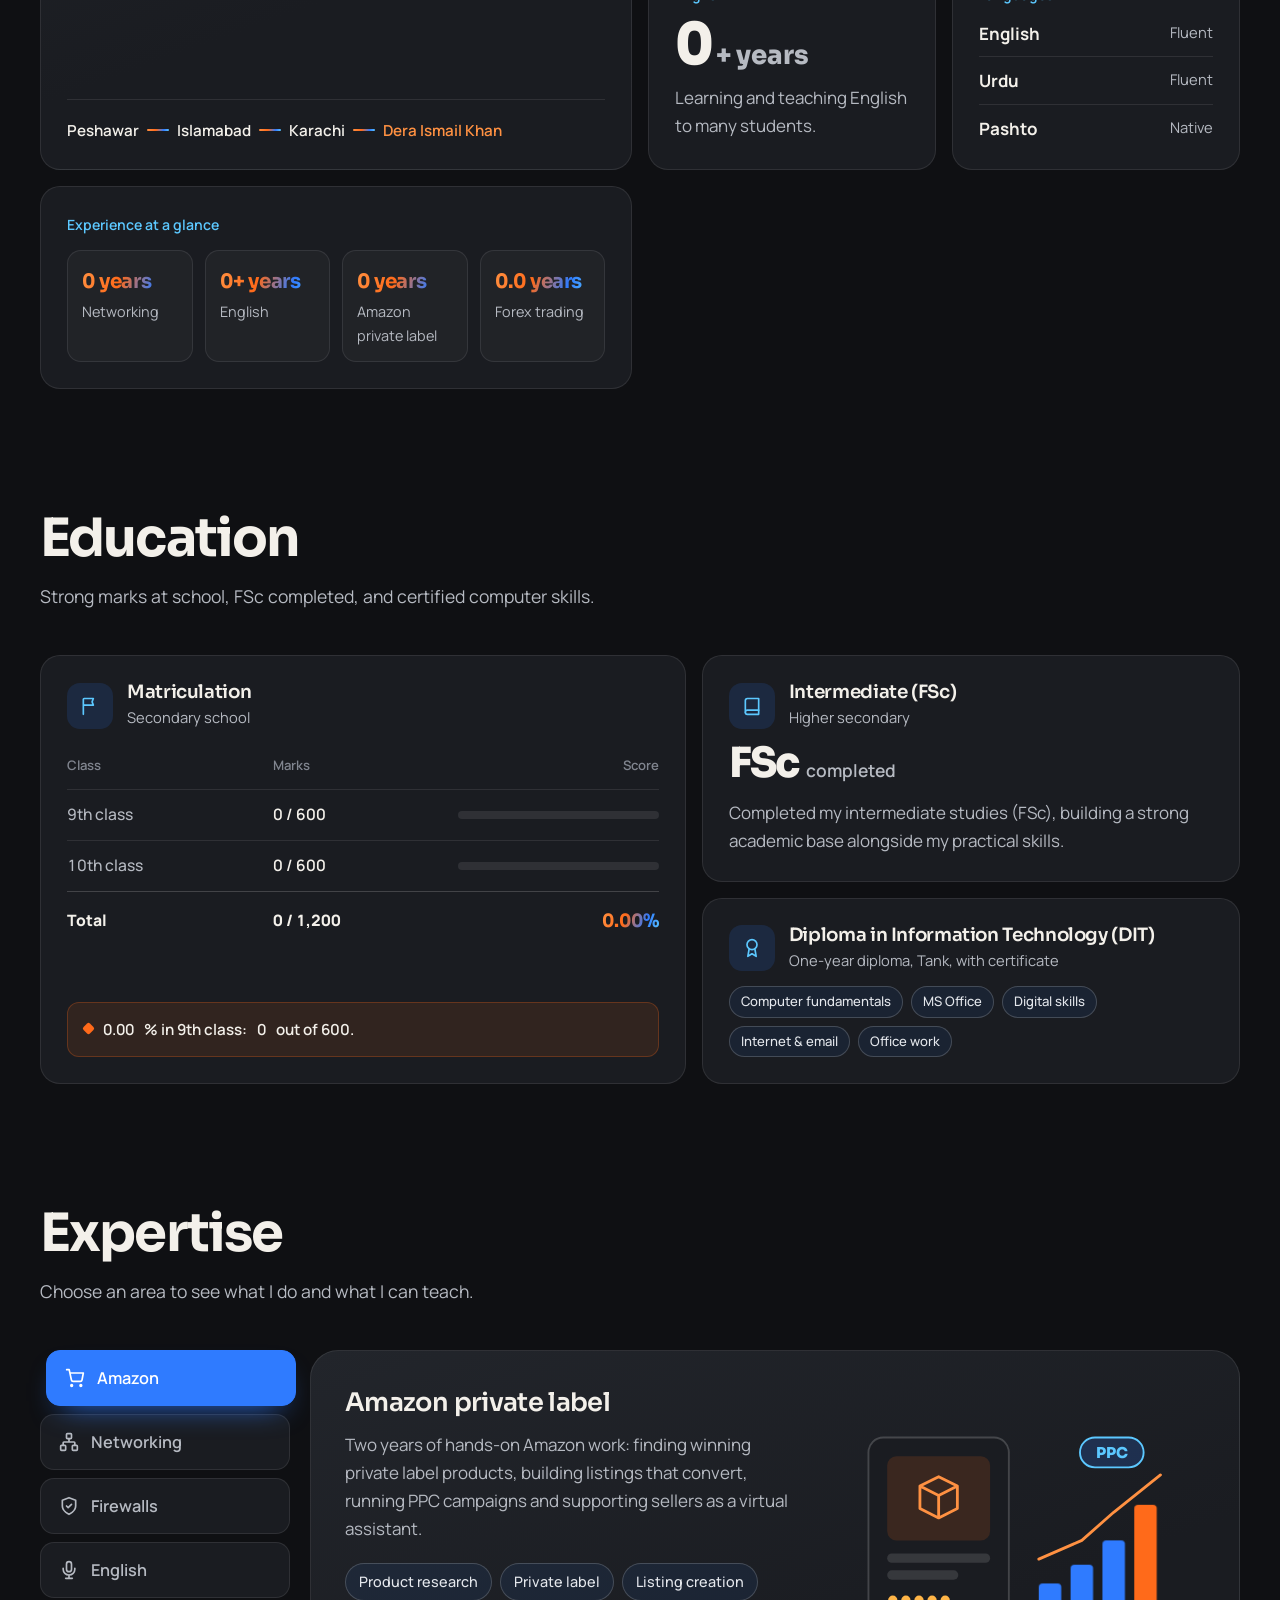
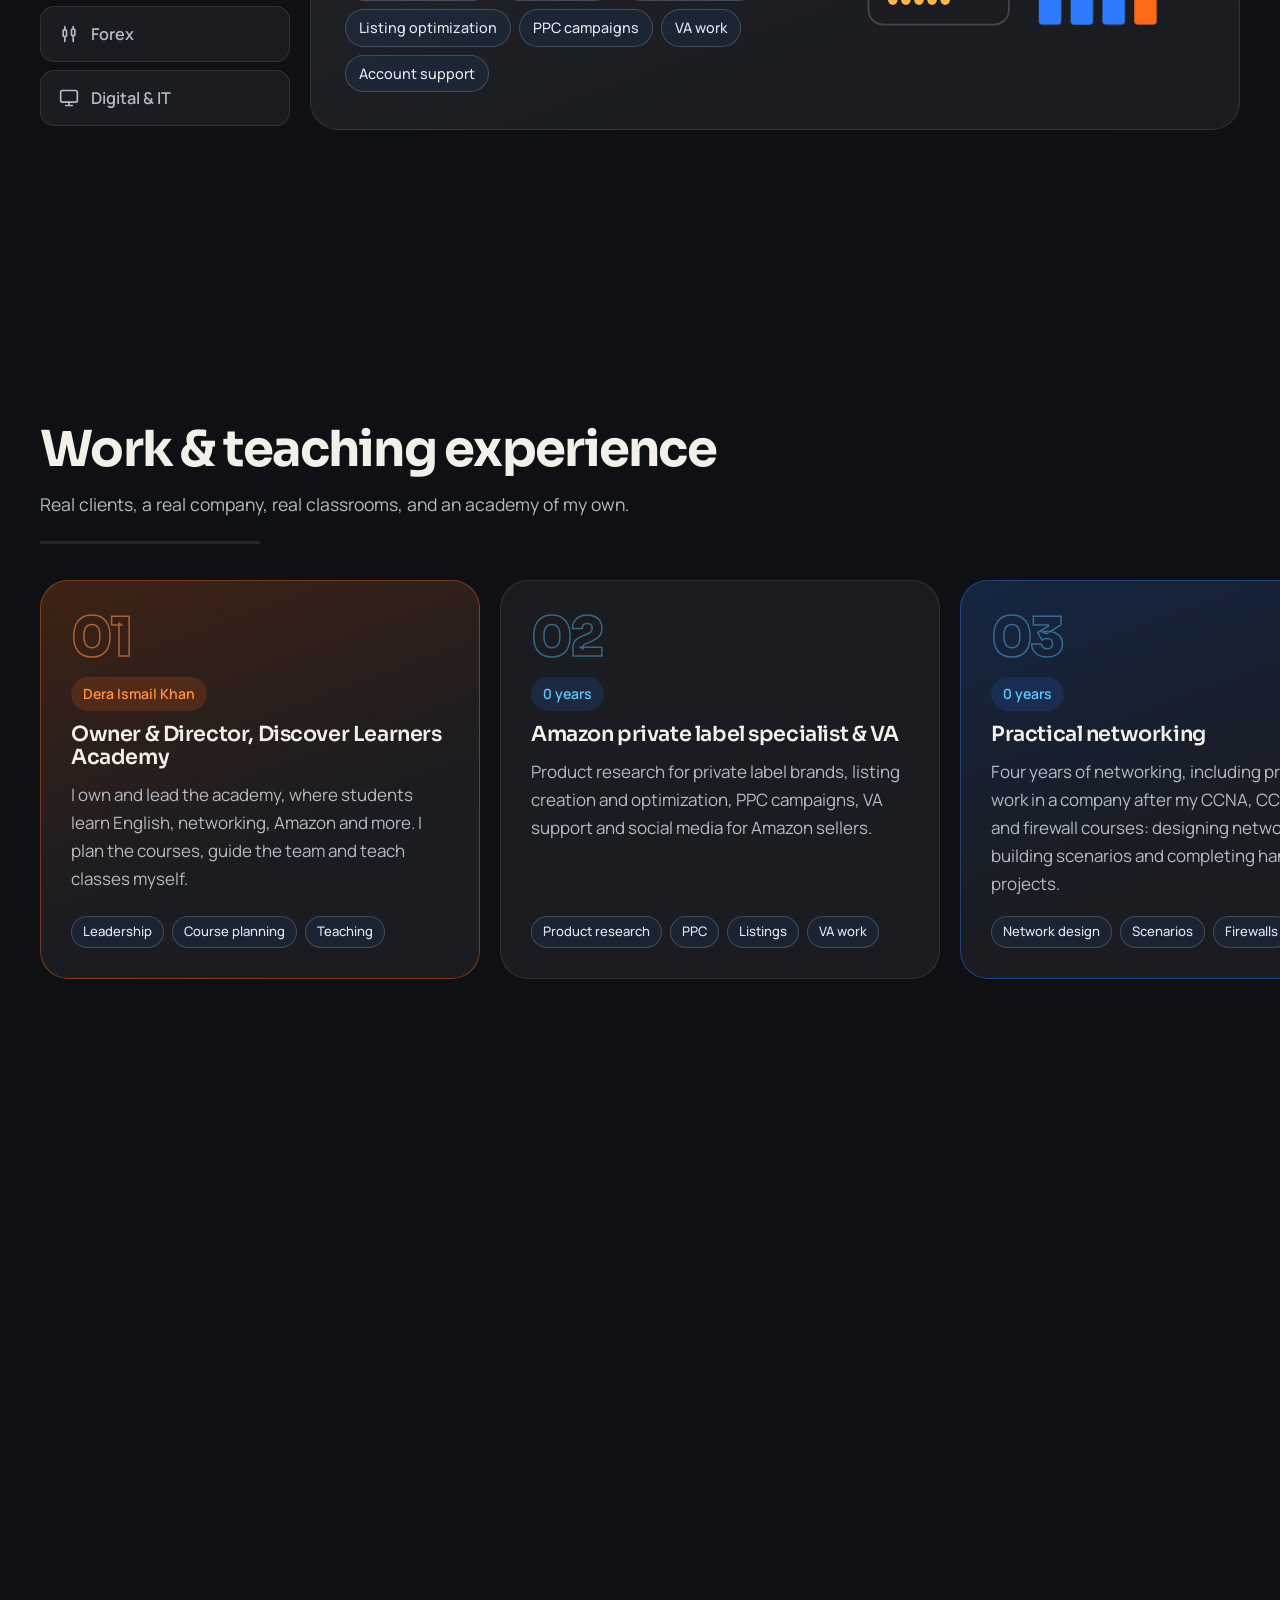
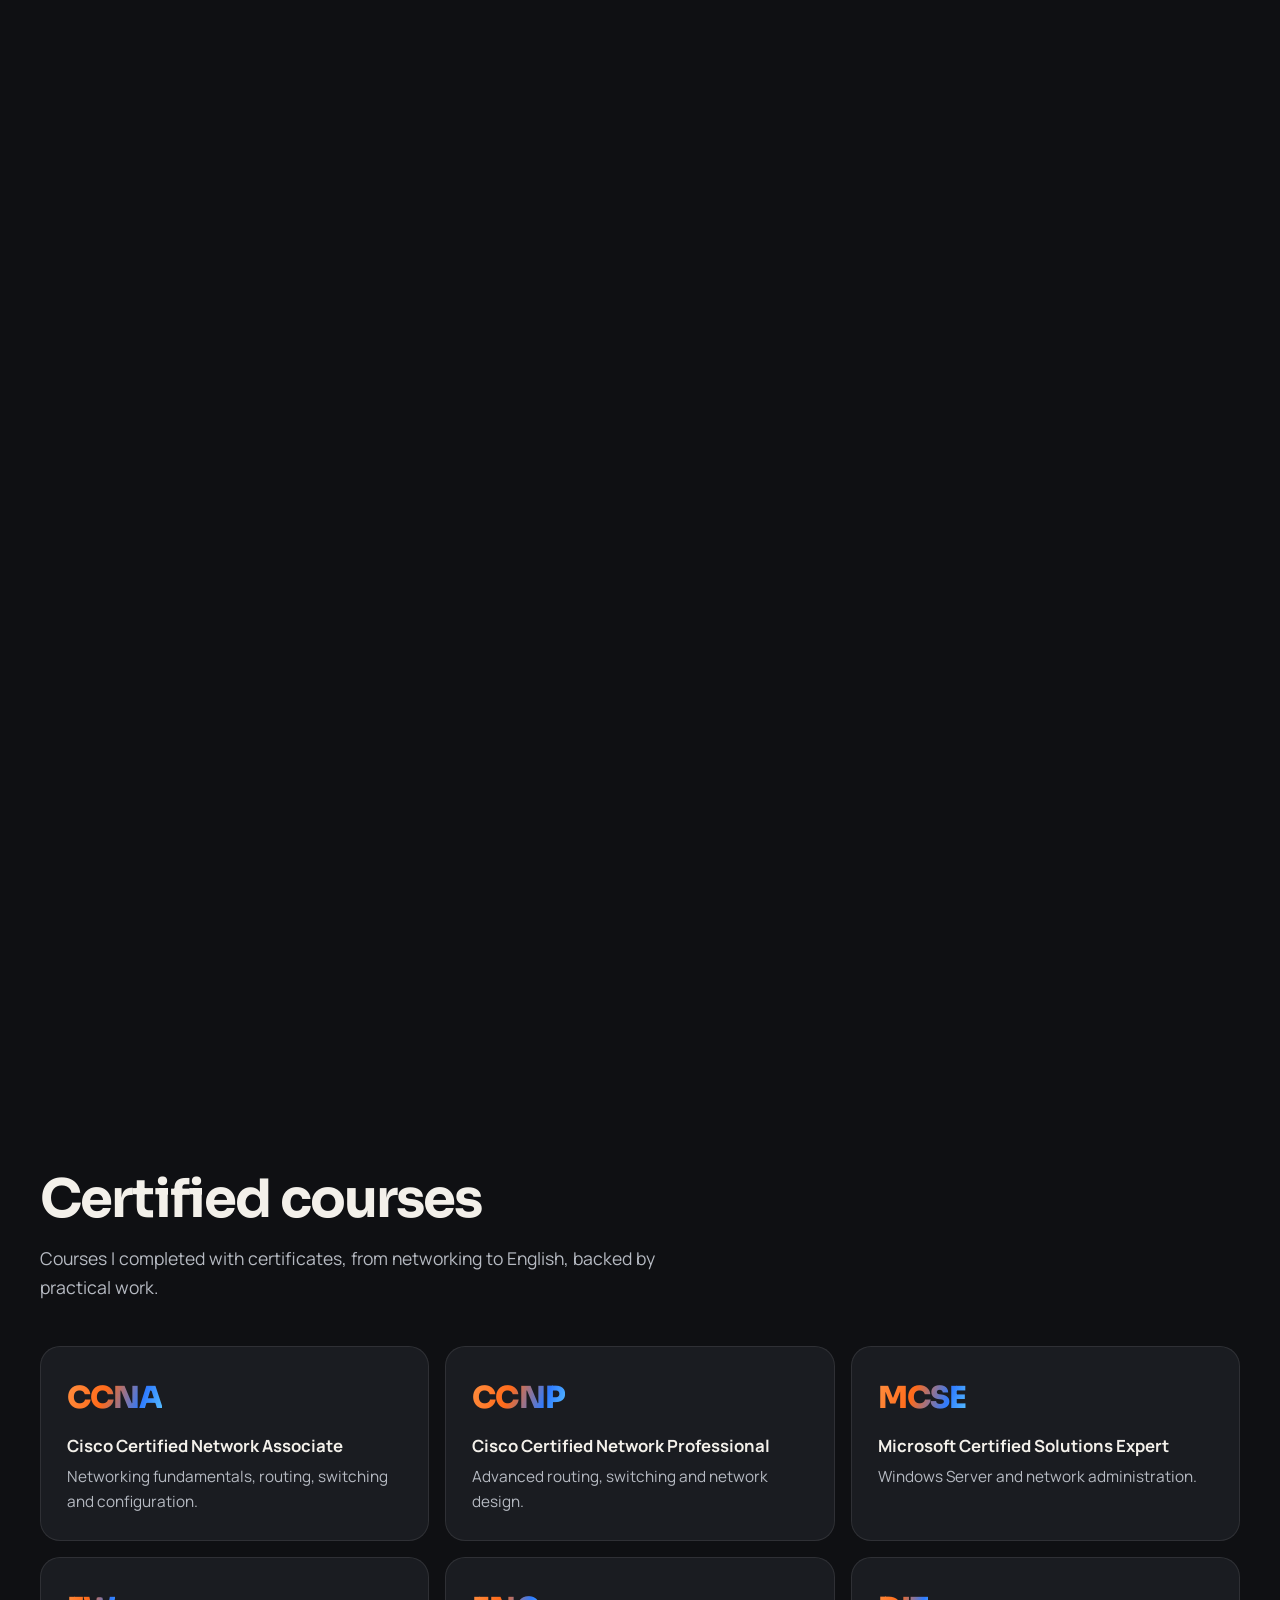
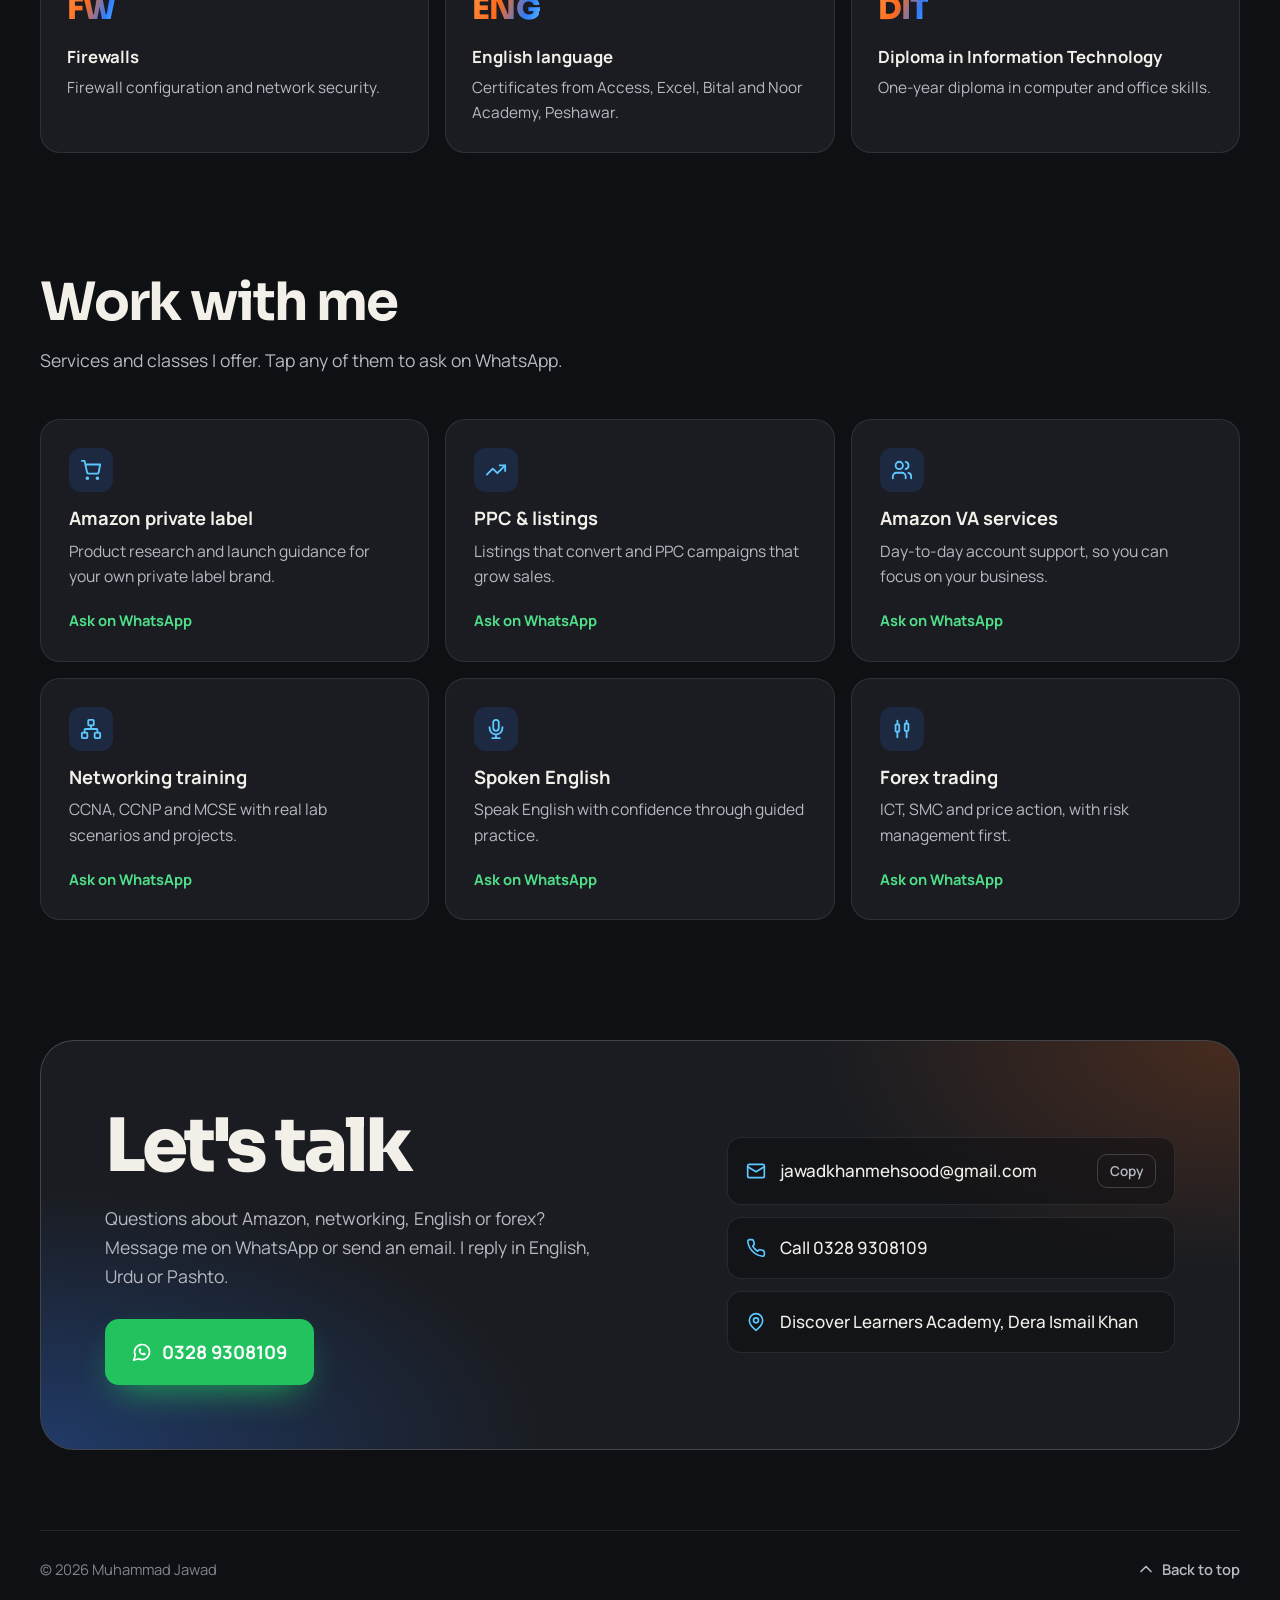
==== commit 7b7fb7b5: "Trading-screen forex chart: neon green/red candles, grid, live price marker Co-Authored-By: Claude O" ====
--- a/index.html
+++ b/index.html
@@ -298,9 +298,15 @@
             <ul class="chips"><li>ICT</li><li>SMC</li><li>Price action</li><li>Market structure</li><li>Liquidity</li><li>Risk management</li></ul>
           </div>
           <svg class="viz viz--fx" viewBox="0 0 400 300" aria-hidden="true">
-            <g class="grid"><path d="M30 60H370M30 120H370M30 180H370M30 240H370"/></g>
-            <g class="candles"></g>
-            <path class="trend" d="M40 240 C 140 210, 230 150, 370 70"/>
+            <defs>
+              <radialGradient id="fx-glow" cx="92%" cy="18%" r="70%"><stop offset="0" stop-color="#22e05a" stop-opacity=".22"/><stop offset="1" stop-color="#22e05a" stop-opacity="0"/></radialGradient>
+              <filter id="fx-neon" x="-20%" y="-20%" width="140%" height="140%"><feGaussianBlur stdDeviation="2.2" result="b"/><feMerge><feMergeNode in="b"/><feMergeNode in="SourceGraphic"/></feMerge></filter>
+            </defs>
+            <rect class="screen" x="4" y="4" width="392" height="292" rx="16"/>
+            <rect x="4" y="4" width="392" height="292" rx="16" fill="url(#fx-glow)"/>
+            <g class="grid"><path d="M4 64H396M4 124H396M4 184H396M4 244H396"/><path d="M68 4V296M132 4V296M196 4V296M260 4V296M324 4V296"/></g>
+            <g class="candles" filter="url(#fx-neon)"></g>
+            <g class="live"><line class="live__line" x1="4" x2="396" y1="0" y2="0"/><circle class="live__dot" r="4"/><g class="live__tag"><rect x="0" y="-11" width="46" height="22" rx="6"/><text x="23" y="4">LIVE</text></g></g>
           </svg>
         </div>
 
--- a/css/style.css
+++ b/css/style.css
@@ -439,3 +439,14 @@
 .copy { margin-left: auto; flex: none; appearance: none; cursor: pointer; padding: 7px 12px; border-radius: 10px; border: 1px solid var(--line-2); background: transparent; color: var(--muted); font: 600 .85rem var(--f-body); transition: color .2s, border-color .2s, background .2s; }
 .copy:hover { color: var(--text); border-color: var(--blue-hi); }
 .copy.is-done { color: #4fe08a; border-color: rgba(79, 224, 138, .5); }
+
+/* ---------- Forex chart: trading-screen look ---------- */
+.viz--fx .screen { fill: #0a0d0b; stroke: rgba(34, 224, 90, .18); stroke-width: 1.5; }
+.viz--fx .grid path { stroke: rgba(120, 200, 210, .14); stroke-width: 1; }
+.viz--fx .live { opacity: 0; transition: opacity .4s ease; }
+.viz--fx .live.is-on { opacity: 1; }
+.viz--fx .live__line { stroke: rgba(34, 224, 90, .55); stroke-width: 1; stroke-dasharray: 4 5; }
+.viz--fx .live__dot { fill: #22e05a; animation: live-pulse 1.6s ease-in-out infinite; transform-box: fill-box; transform-origin: center; }
+.viz--fx .live__tag rect { fill: #22e05a; }
+.viz--fx .live__tag text { font: 800 11px var(--f-body); fill: #04130a; text-anchor: middle; letter-spacing: .06em; }
+@keyframes live-pulse { 50% { transform: scale(1.8); opacity: .45; } }
